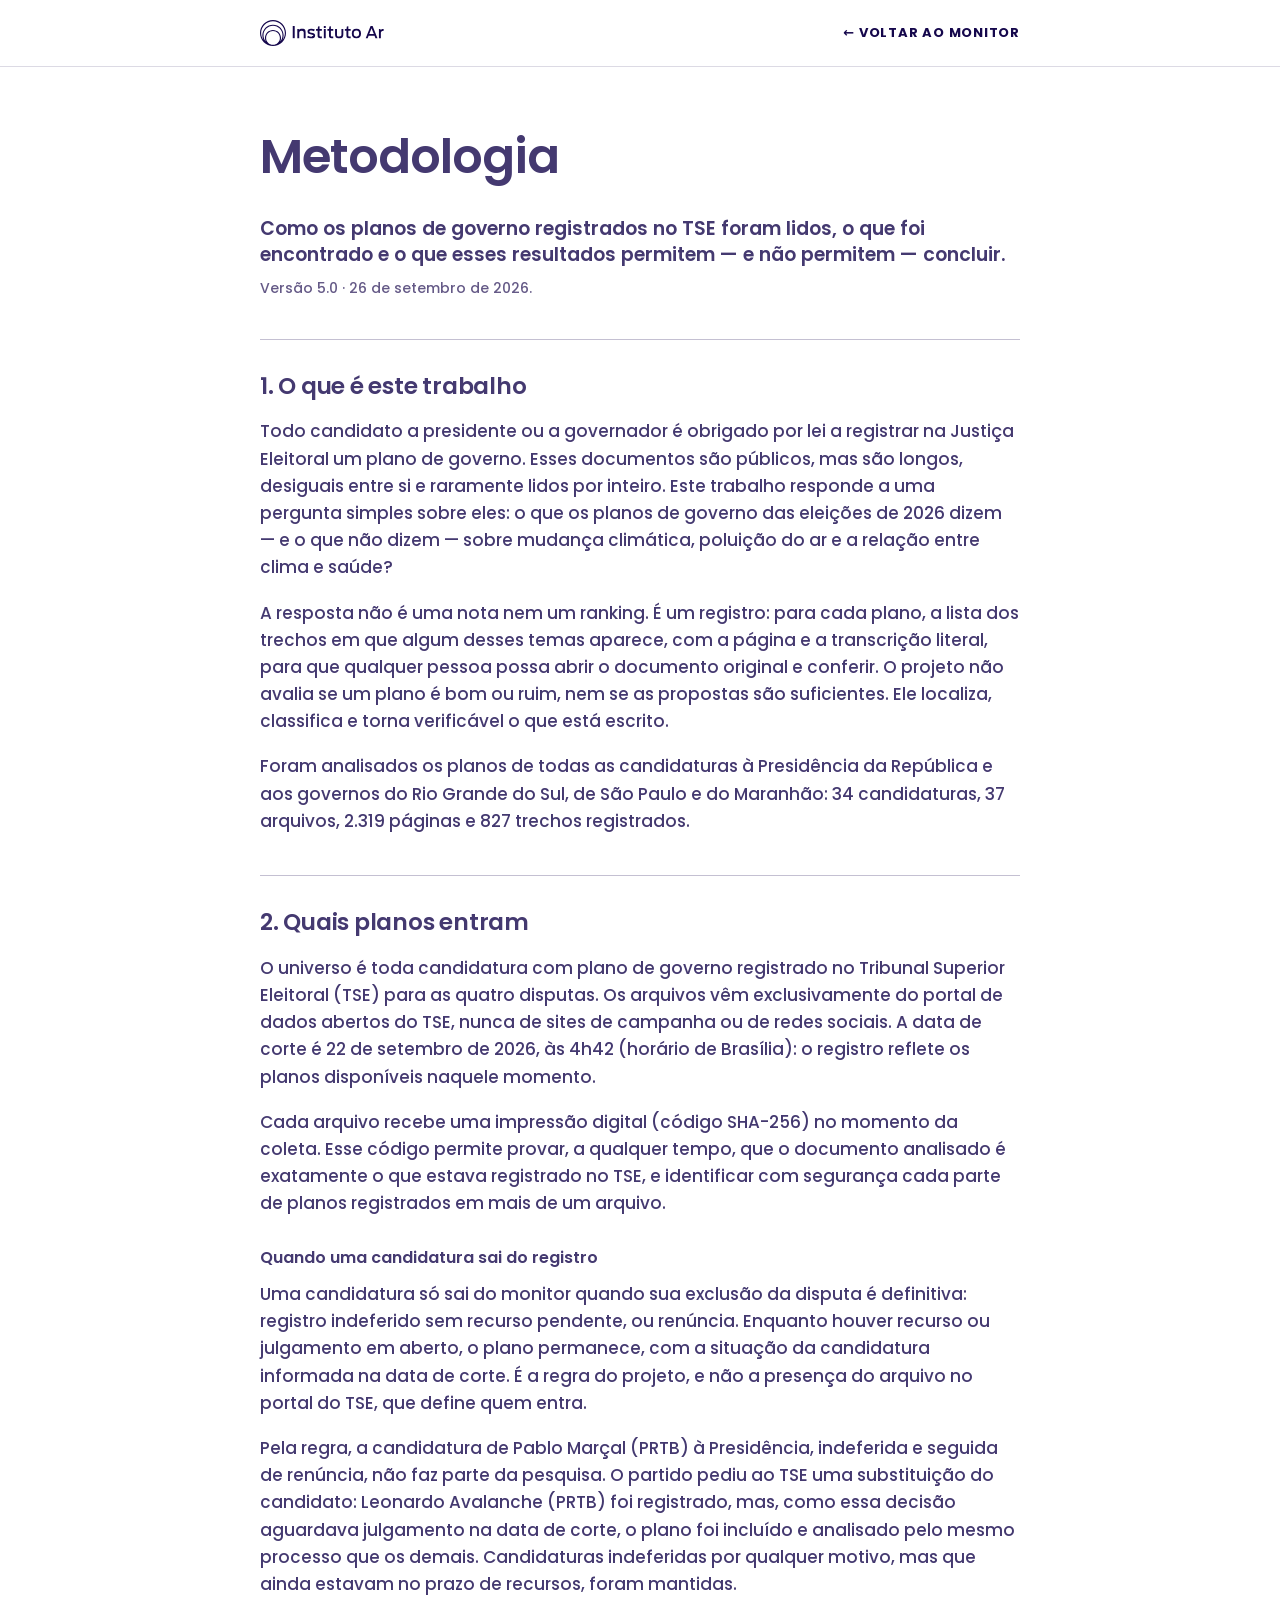
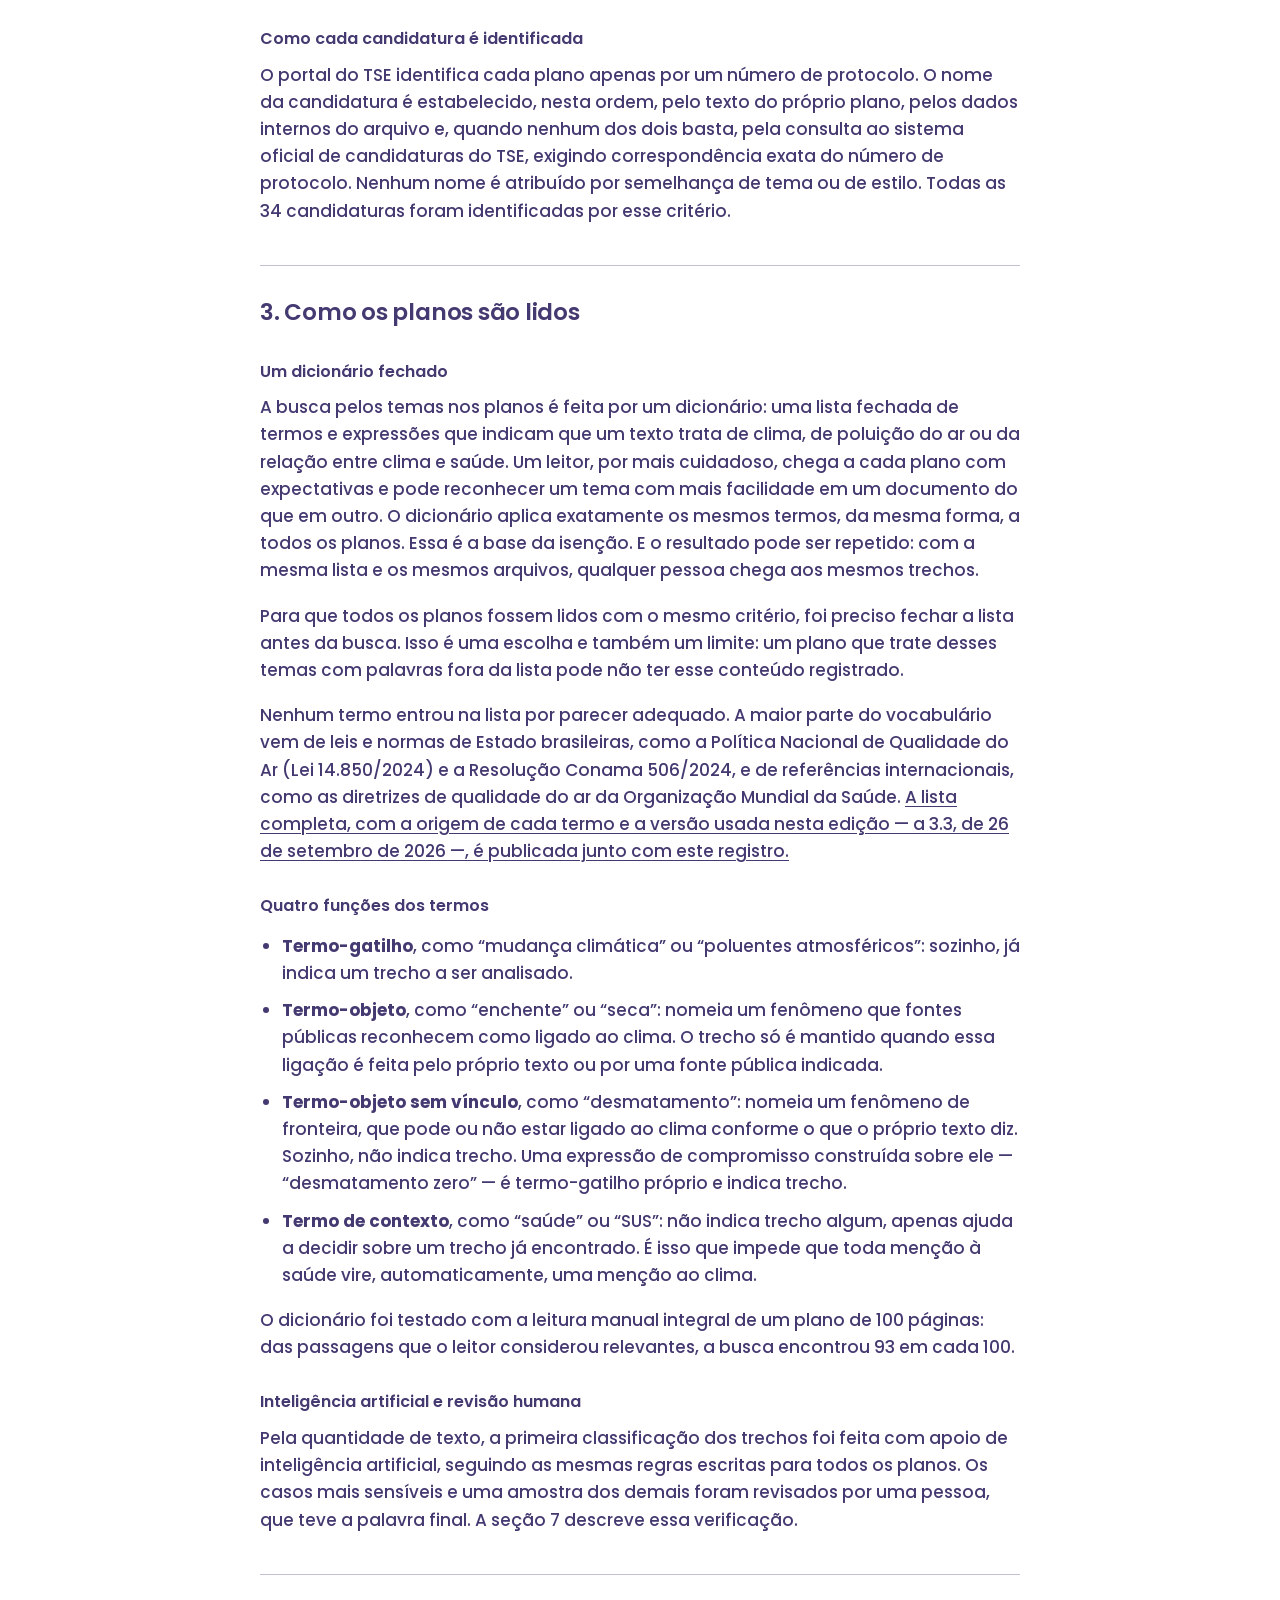
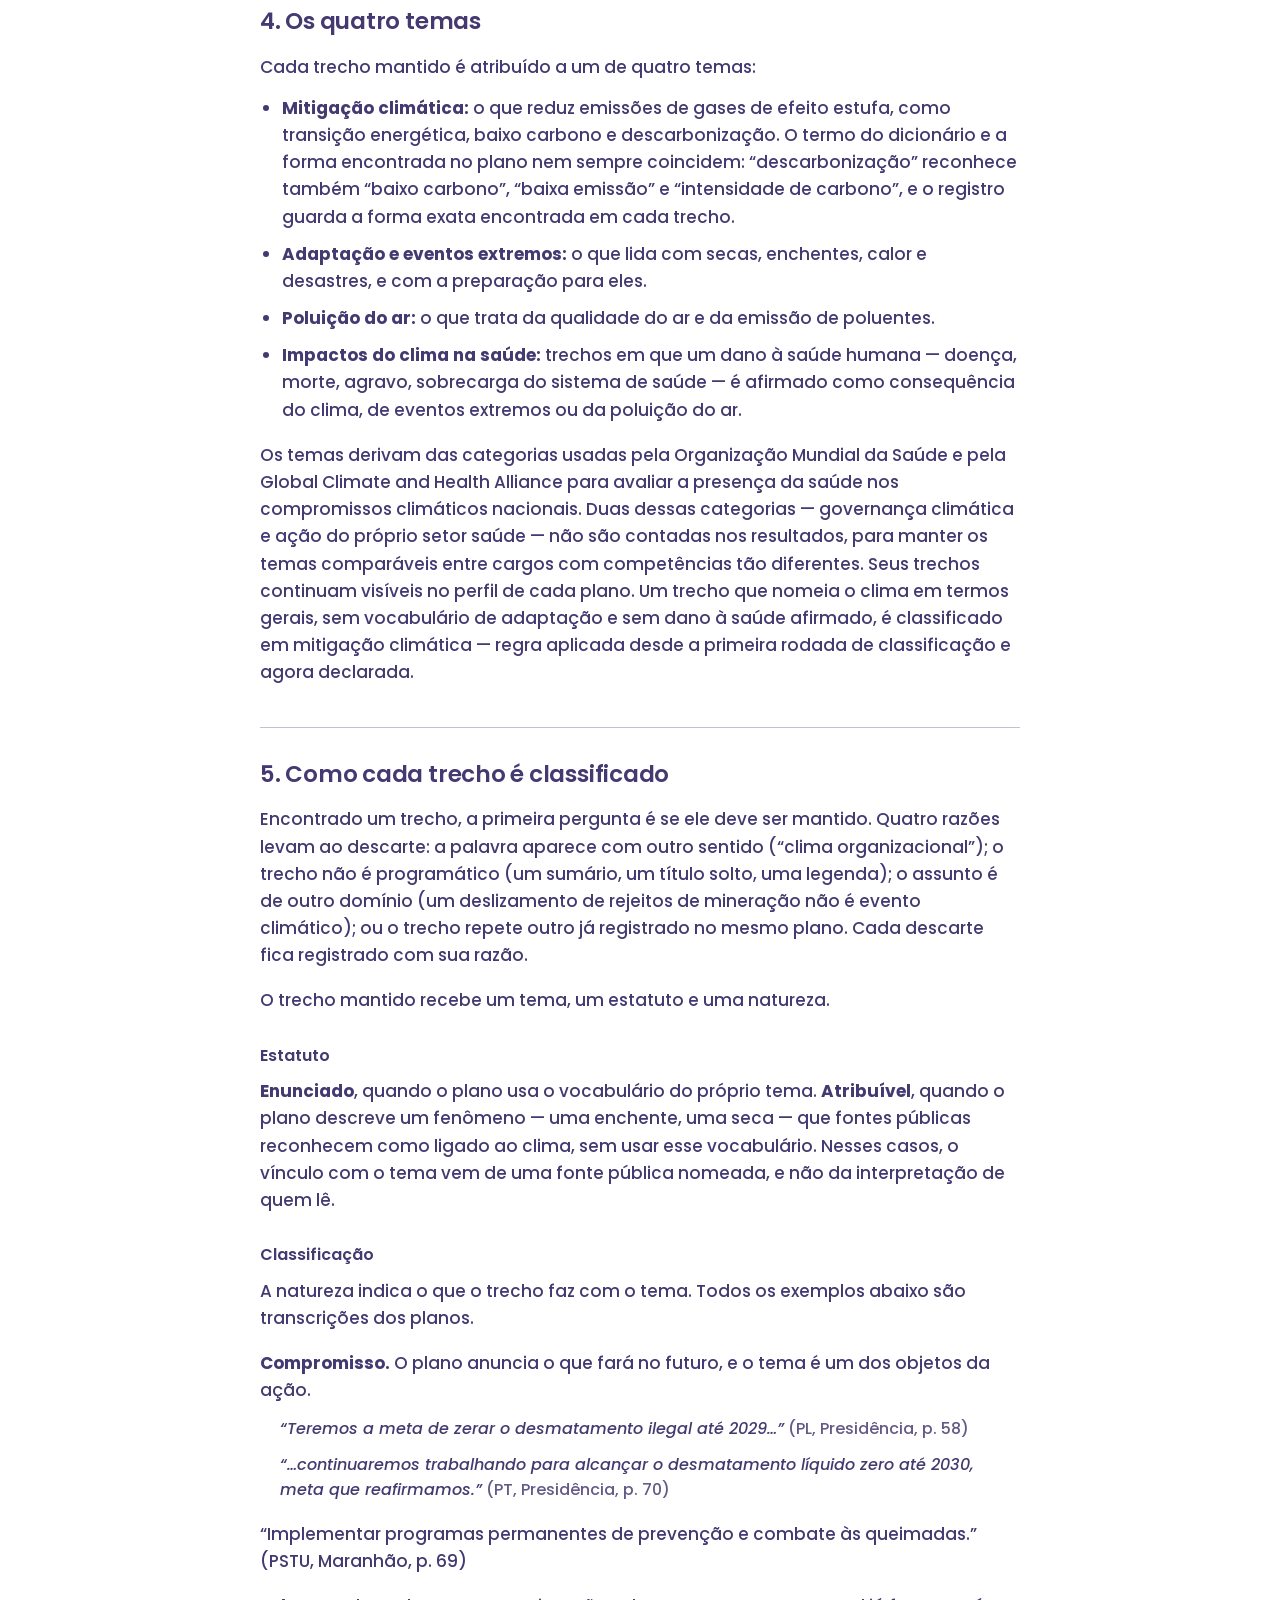
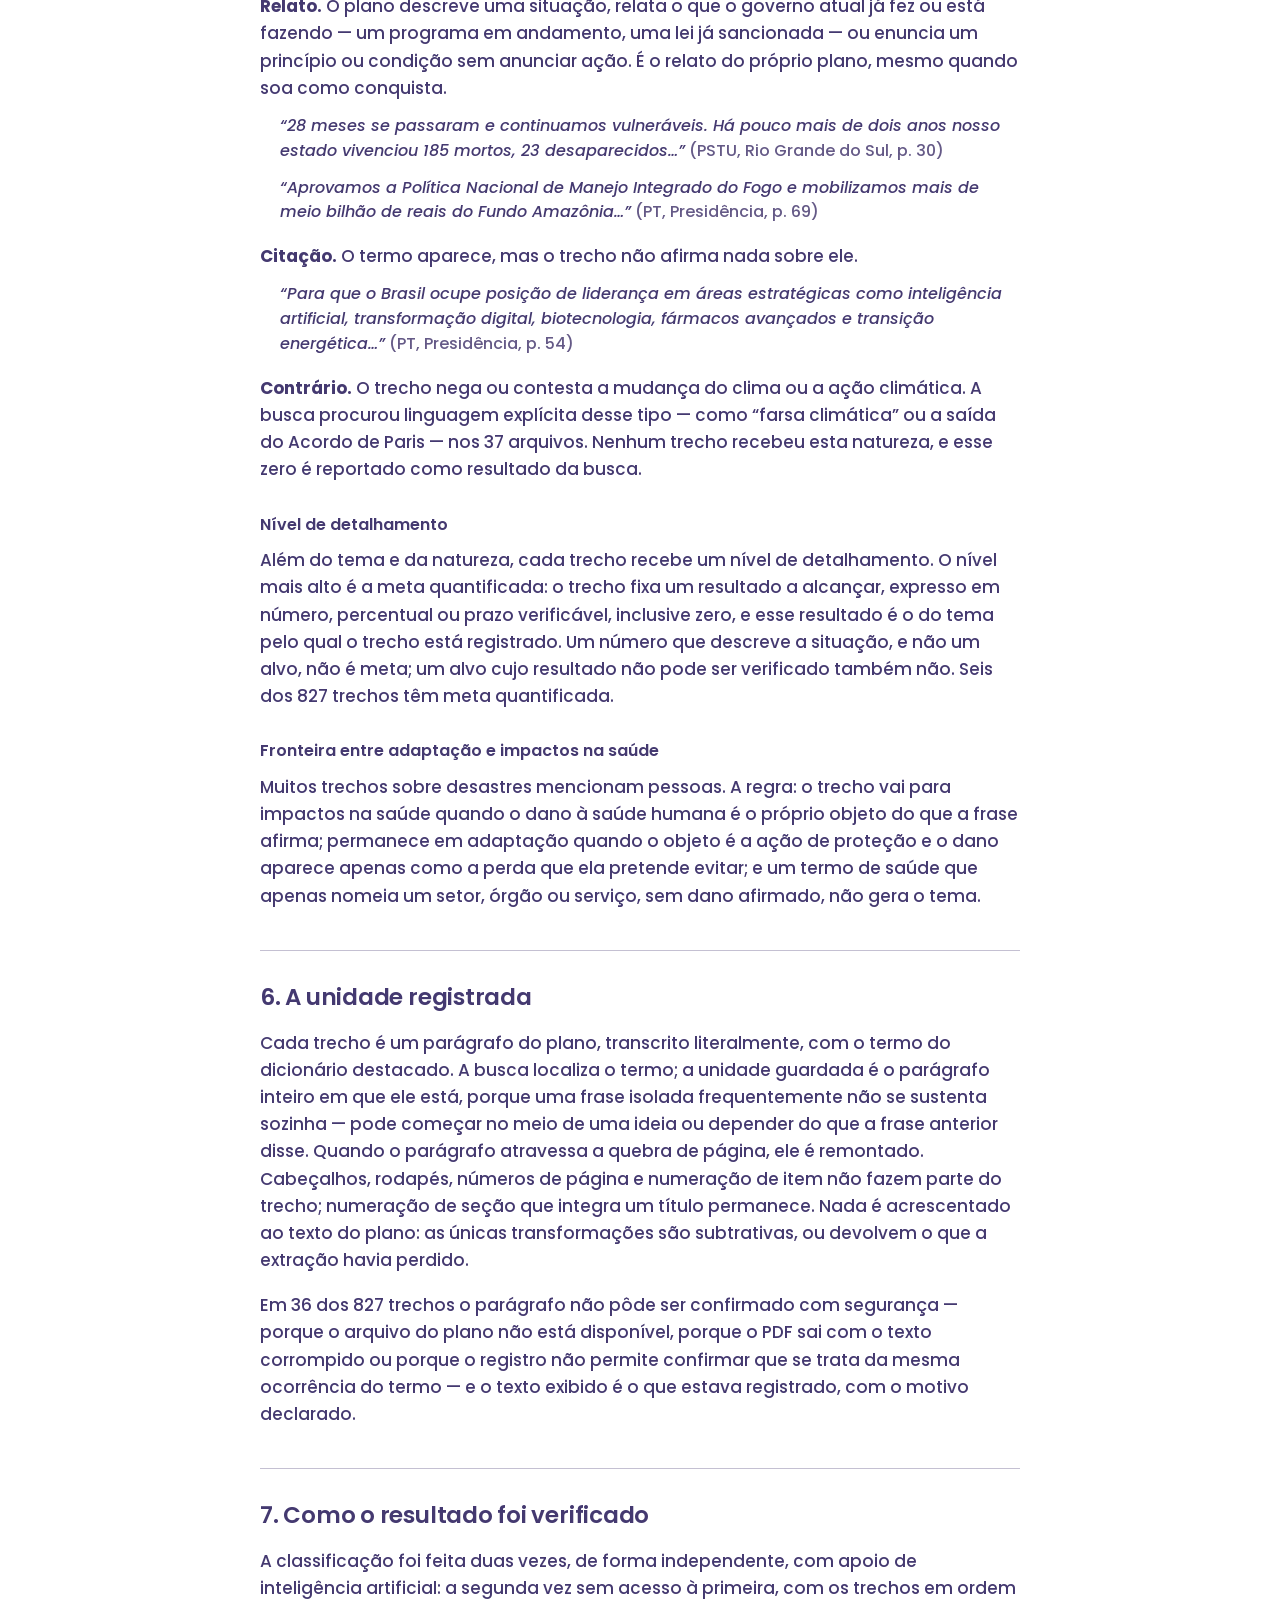
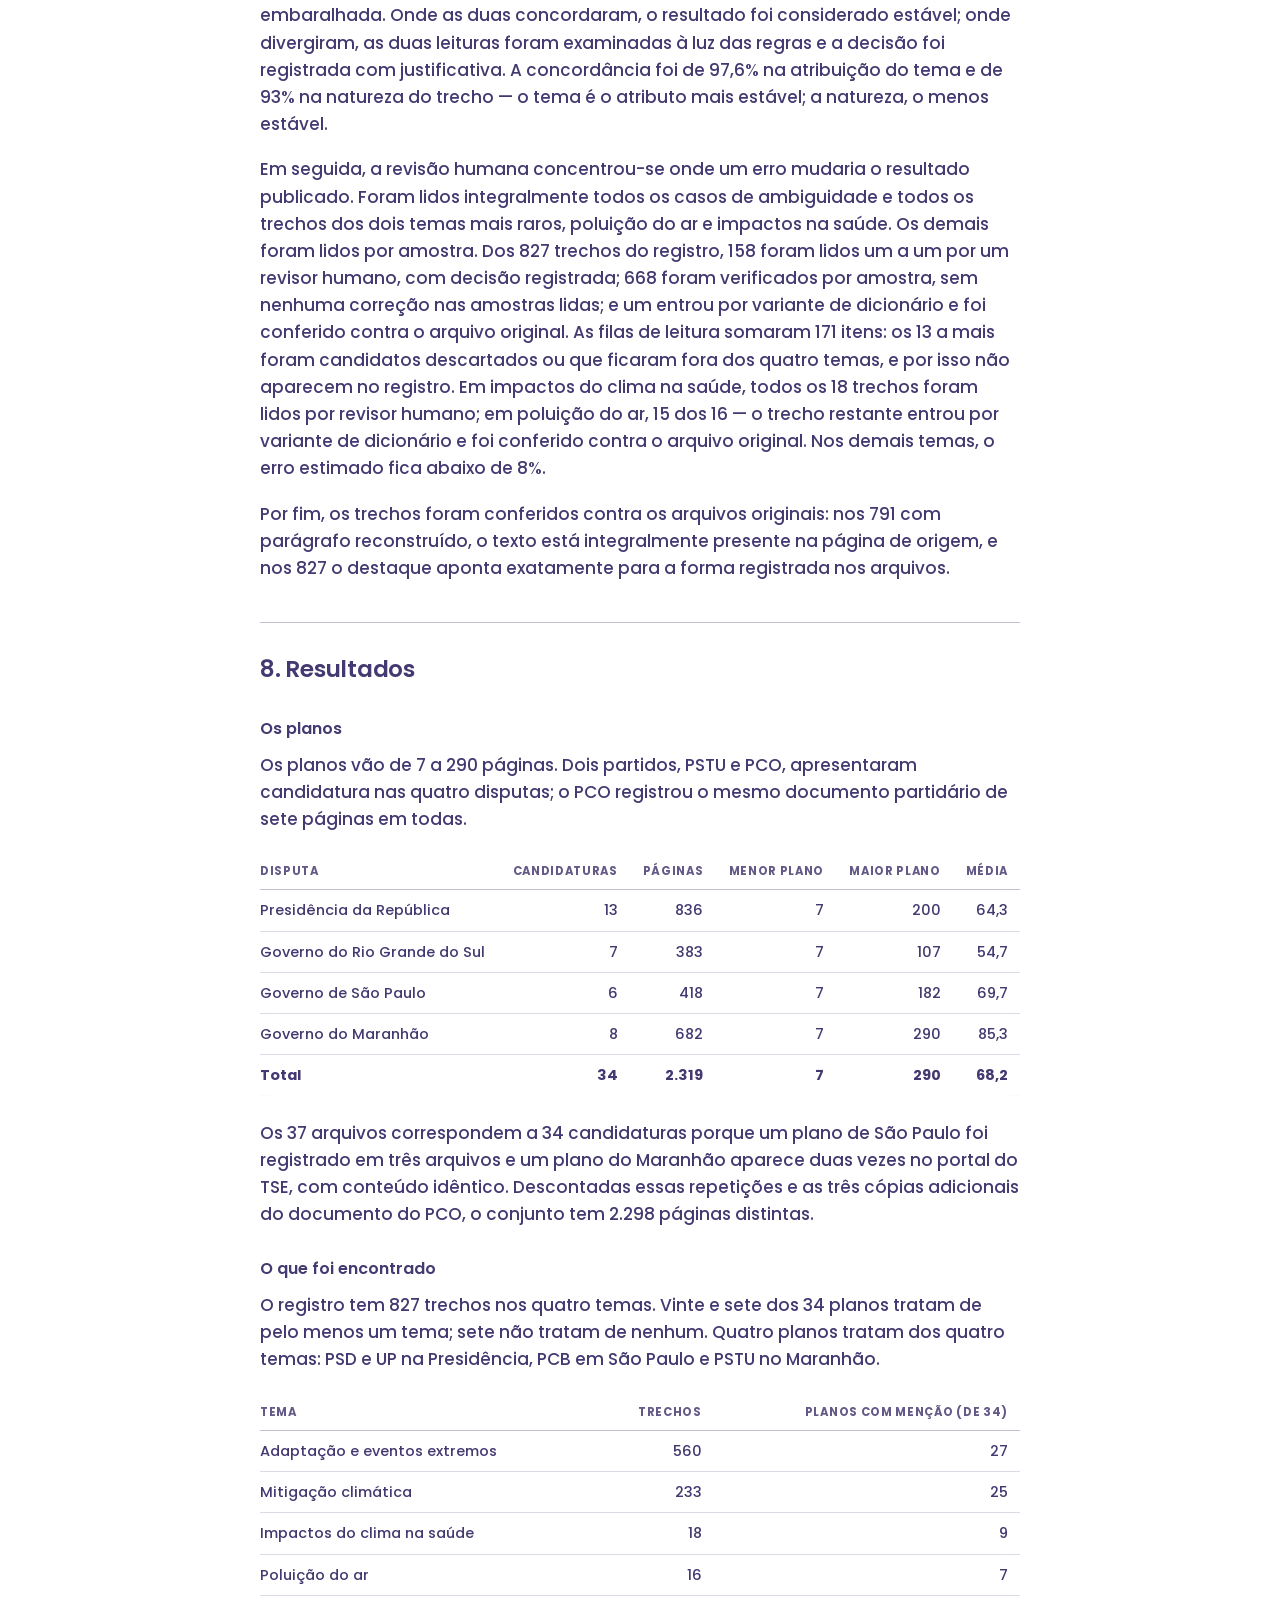
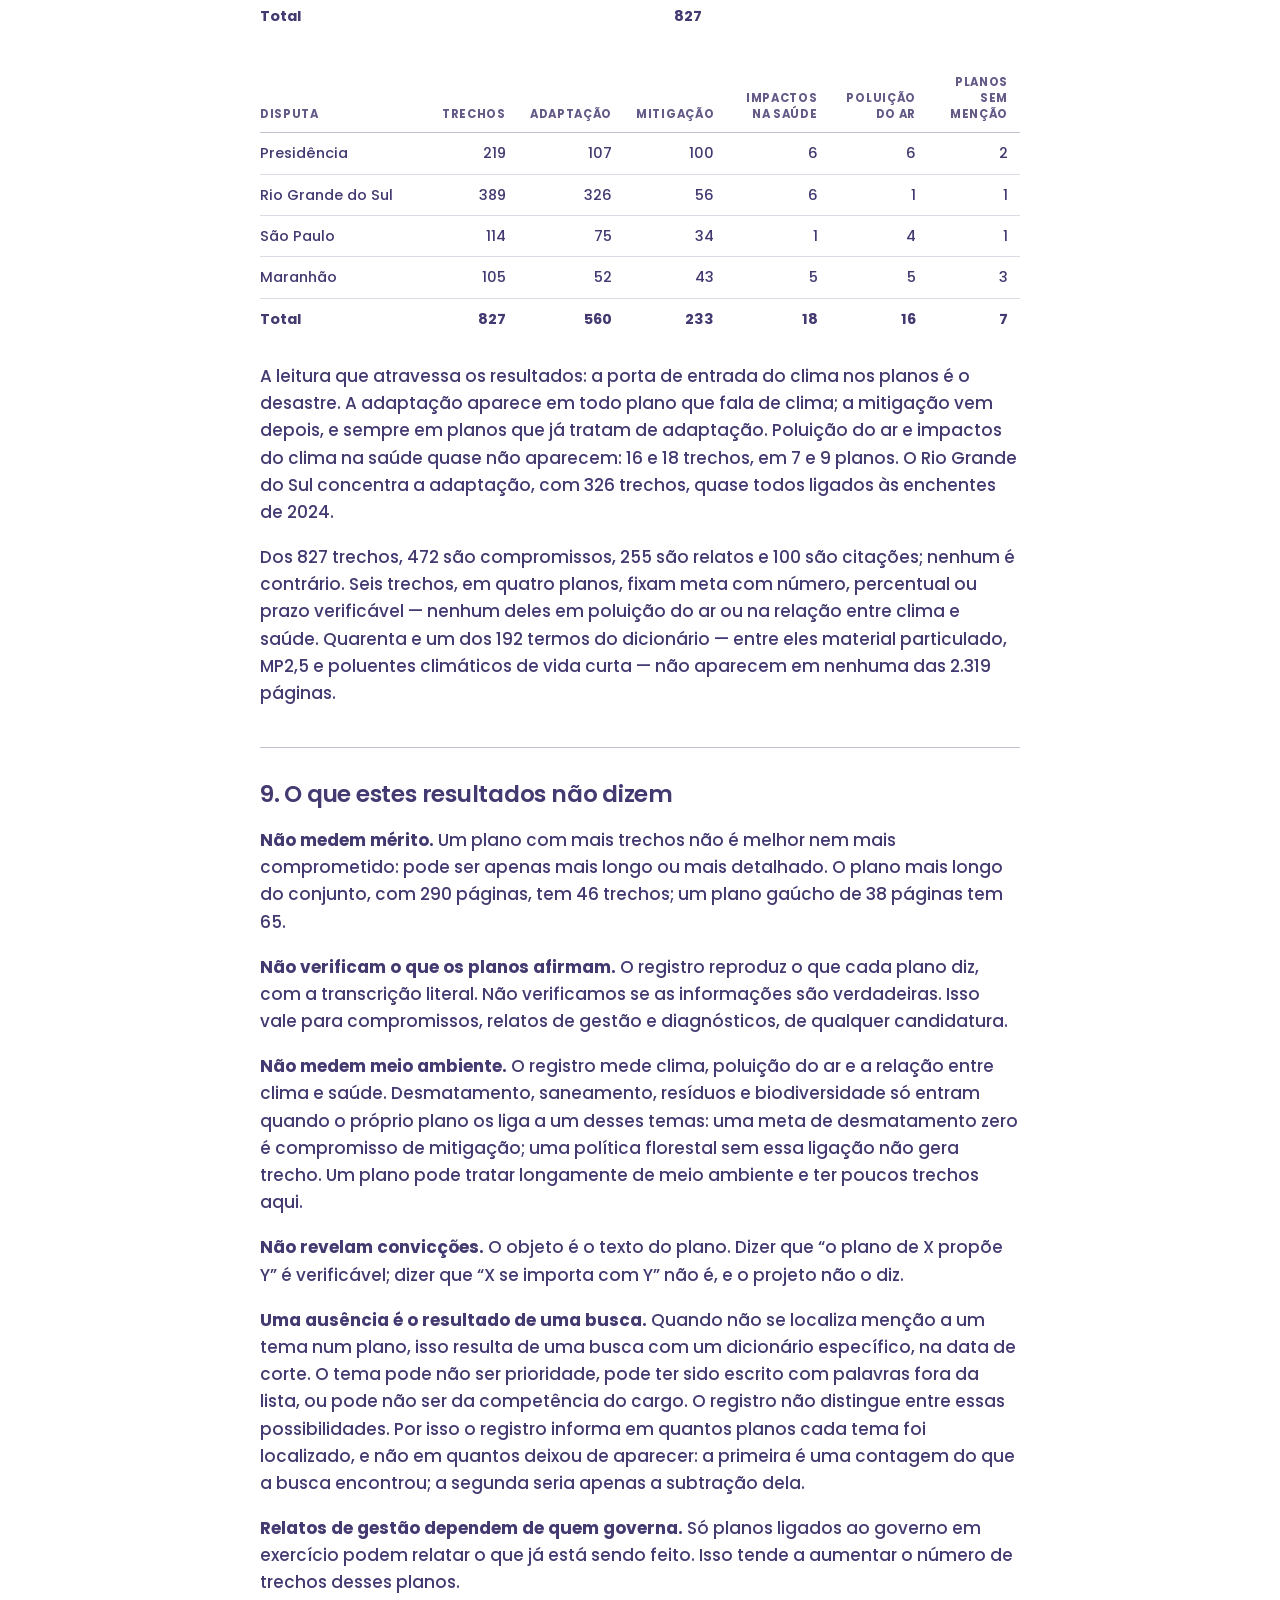
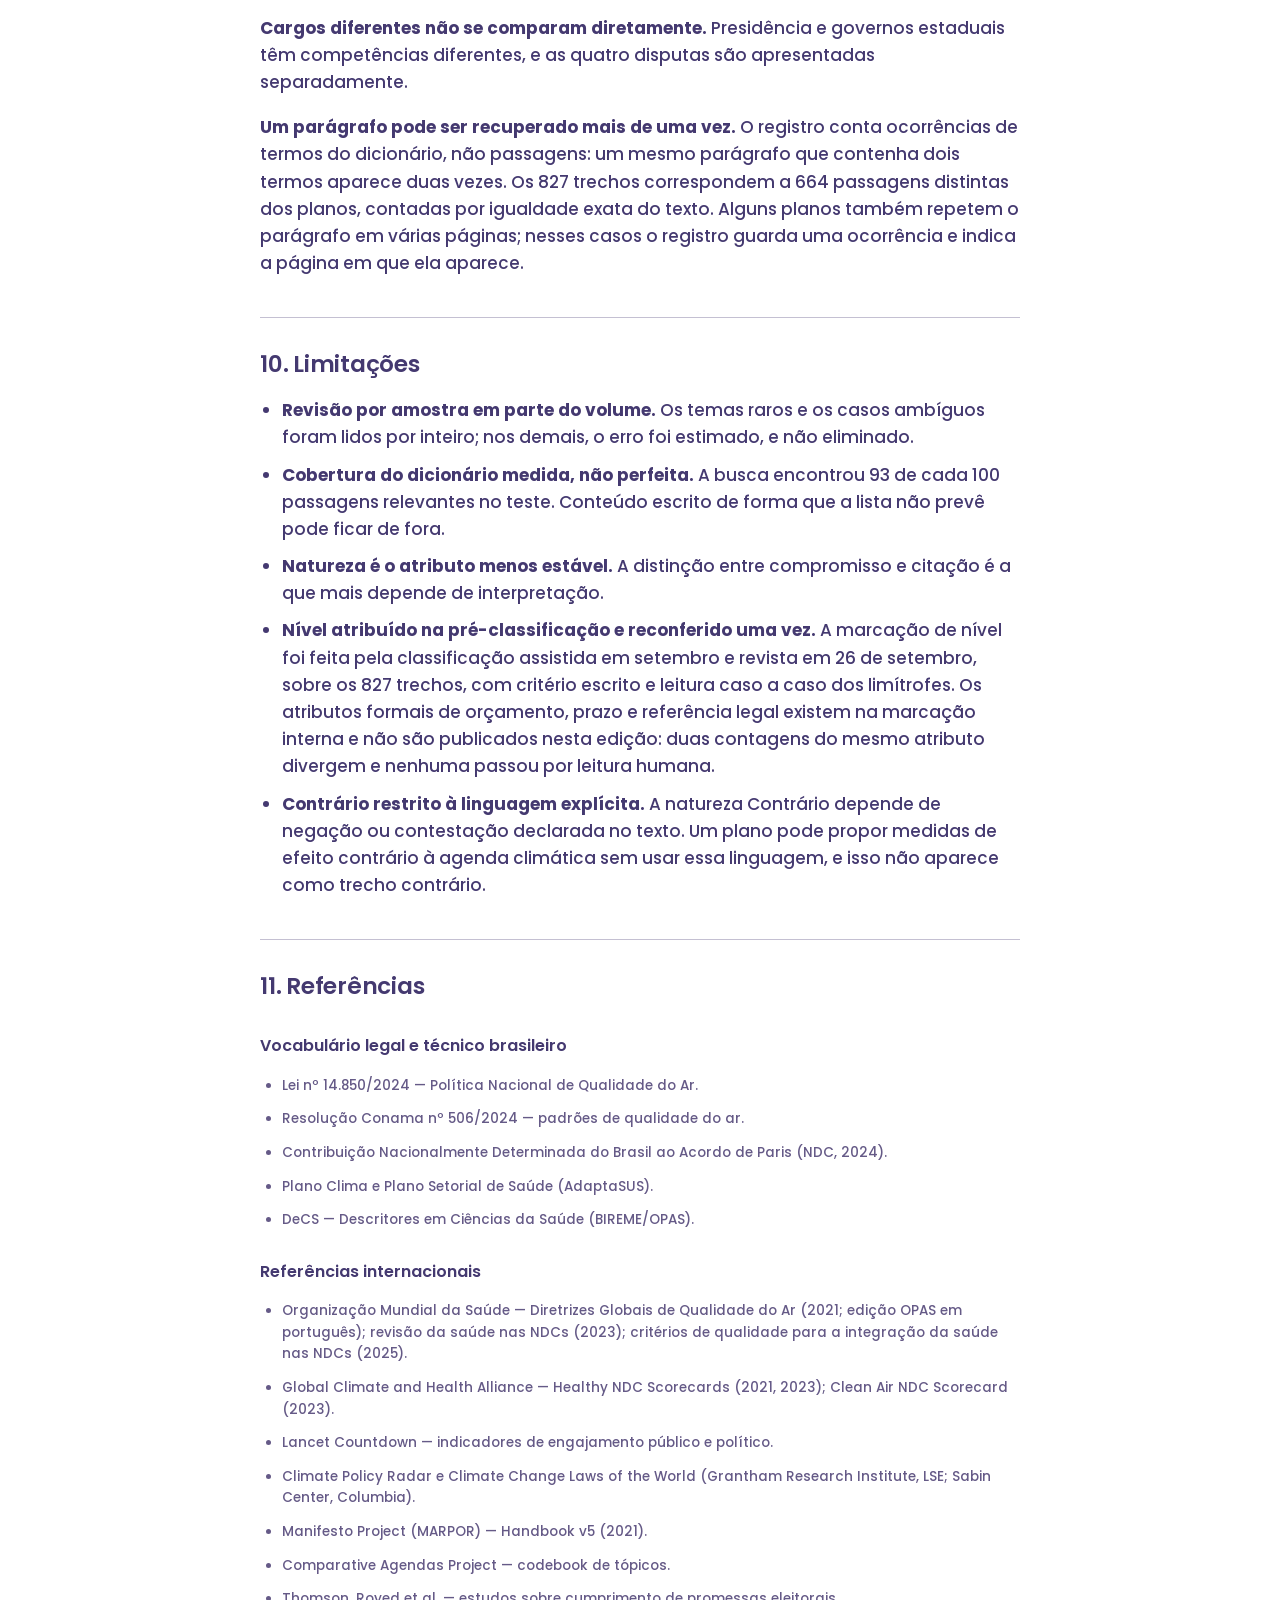
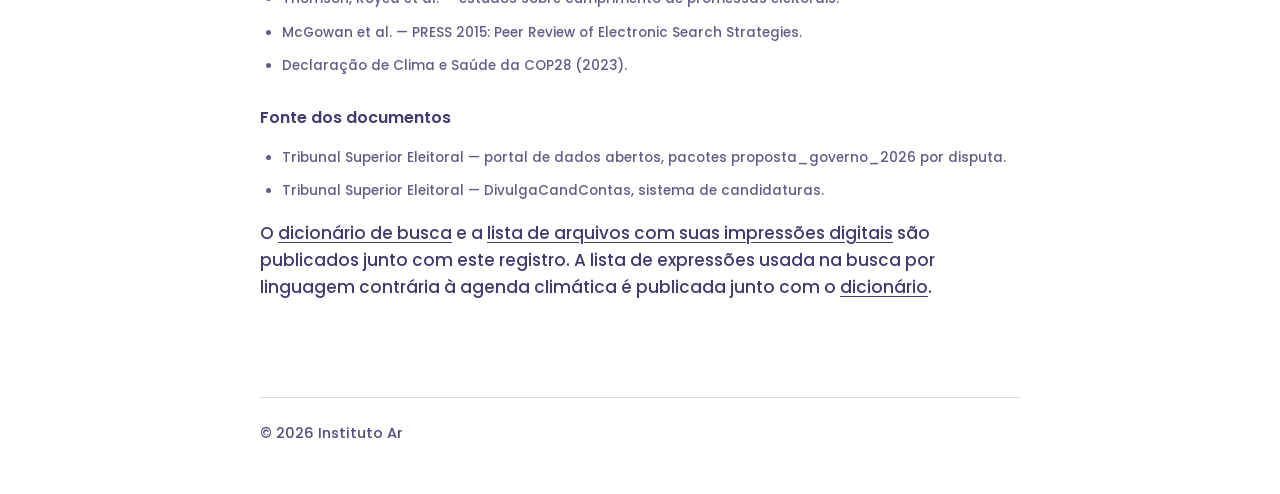
==== site/metodologia/index.html @ 4c44cc33 "atualiza metodologia para a nota v5.0 e as definições dos selos" ====
<!DOCTYPE html>
<html lang="pt-BR">
<head>
<meta charset="utf-8">
<meta name="viewport" content="width=device-width, initial-scale=1, viewport-fit=cover">
<title>Metodologia — Monitor Saúde e Clima nas Eleições</title>
<meta name="description" content="Como os planos de governo registrados no TSE foram lidos, o que foi encontrado e o que esses resultados permitem — e não permitem — concluir.">
<meta property="og:type" content="article">
<meta property="og:locale" content="pt_BR">
<meta property="og:site_name" content="Monitor Saúde e Clima nas Eleições — Instituto Ar">
<meta property="og:title" content="Metodologia — Monitor Saúde e Clima nas Eleições">
<meta property="og:description" content="Como os planos de governo registrados no TSE foram lidos, o que foi encontrado e o que esses resultados permitem — e não permitem — concluir.">
<link rel="icon" type="image/png" sizes="32x32" href="../icons/favicon-32.png">
<link rel="icon" type="image/png" sizes="16x16" href="../icons/favicon-16.png">
<link rel="apple-touch-icon" sizes="180x180" href="../icons/apple-touch-icon.png">
<link rel="preconnect" href="https://fonts.googleapis.com">
<link rel="preconnect" href="https://fonts.gstatic.com" crossorigin>
<link href="https://fonts.googleapis.com/css2?family=Poppins:wght@300;400;500;600;700&display=swap" rel="stylesheet">
<link rel="stylesheet" href="../styles.css">
</head>
<body class="docpage">

<header class="docbar">
  <div class="docbar-in">
    <a class="brand-mark" href="../" title="Voltar ao monitor"><svg xmlns="http://www.w3.org/2000/svg" viewBox="0 0 1516.01 318.68" role="img" aria-label="Instituto Ar">
  <g>
    <path class="ia-logo-fill" d="M401.31,73.79h24.11v148.89h-24.11V73.79Z"/>
    <path class="ia-logo-fill" d="M457.37,111.57l18.28-1.41,2.01,9.85c5.43-6.63,16.27-12.46,41.19-12.46,34.96,0,40.39,18.89,40.39,46.82v68.32h-23.31v-63.69c0-16.48-1.61-28.13-24.92-28.13-25.72,0-30.14,12.46-30.14,30.14v61.68h-23.51v-111.11Z"/>
    <path class="ia-logo-fill" d="M576.51,211.03l12.06-18.08c12.46,8.04,27.33,11.45,39.58,11.45,18.08,0,24.92-2.61,24.92-13.86,0-9.24-6.23-11.05-24.71-14.06-26.92-4.22-45.61-8.44-45.61-35.56,0-21.3,12.26-33.35,45.61-33.35,17.48,0,33.15,3.62,44.2,10.05l-11.05,19.29c-8.24-4.42-20.09-7.64-32.55-7.64-18.49,0-23.11,4.22-23.11,11.65,0,9.04,6.03,11.25,23.11,14.06,27.93,4.62,46.82,8.04,46.82,34.36s-14.06,35.36-49.03,35.36c-17.08,0-34.96-3.42-50.23-13.66Z"/>
    <path class="ia-logo-fill" d="M687.02,110.16h20.09l4.22-30.14,18.28-3.82v33.96h28.73v21.3h-28.73v55.46c0,9.44,1.21,15.07,15.67,15.07h13.06v20.7c-3.21.2-13.66.2-17.48.2-27.93,0-34.56-10.05-34.56-32.55v-58.87h-19.29v-21.3Z"/>
    <path class="ia-logo-fill" d="M782.45,72.18h23.51v25.72h-23.51v-25.72ZM782.66,110.16h23.11v112.52h-23.11v-112.52Z"/>
    <path class="ia-logo-fill" d="M826.46,110.16h20.09l4.22-30.14,18.28-3.82v33.96h28.73v21.3h-28.73v55.46c0,9.44,1.21,15.07,15.67,15.07h13.06v20.7c-3.21.2-13.66.2-17.48.2-27.93,0-34.56-10.05-34.56-32.55v-58.87h-19.29v-21.3Z"/>
    <path class="ia-logo-fill" d="M920.28,172.85v-62.69h23.31v63.29c0,16.88.2,29.74,27.53,29.74s27.33-12.86,27.33-30.14v-62.89h22.91v62.29c0,35.16-7.03,52.24-50.23,52.24s-50.83-16.88-50.83-51.84Z"/>
    <path class="ia-logo-fill" d="M1040.23,110.16h20.09l4.22-30.14,18.28-3.82v33.96h28.73v21.3h-28.73v55.46c0,9.44,1.21,15.07,15.67,15.07h13.06v20.7c-3.21.2-13.66.2-17.48.2-27.93,0-34.56-10.05-34.56-32.55v-58.87h-19.29v-21.3Z"/>
    <path class="ia-logo-fill" d="M1125.42,166.22c0-38.18,15.87-58.67,56.46-58.67s56.46,20.5,56.46,58.67-15.87,58.67-56.46,58.67-56.46-20.49-56.46-58.67ZM1214.83,166.82c0-23.31-8.24-36.77-32.95-36.77s-32.95,13.46-32.95,36.77,8.04,36.97,32.95,36.97,32.95-13.66,32.95-36.97Z"/>
    <path class="ia-logo-fill" d="M1355.48,72.79h24.92l59.88,149.89h-25.12l-11.05-28.53h-72.94l-11.05,28.53h-24.31l59.68-149.89ZM1395.46,171.64l-27.93-69.72-27.93,69.72h55.86Z"/>
    <path class="ia-logo-fill" d="M1457.94,111.57l18.28-1.41,2.41,12.86c4.62-7.64,18.28-13.66,37.37-14.06v23.51c-26.92.2-34.56,12.86-34.56,32.35v57.87h-23.51v-111.11Z"/>
  </g>
  <path class="ia-logo-fill" d="M159.34,0C71.48,0,0,71.48,0,159.34s71.48,159.34,159.34,159.34,159.34-71.48,159.34-159.34S247.2,0,159.34,0ZM159.34,14c80.14,0,145.34,65.2,145.34,145.34,0,31.7-10.21,61.06-27.5,84.98,8.16-17.03,12.73-36.09,12.73-56.2,0-71.99-58.57-130.56-130.56-130.56S28.78,116.12,28.78,188.12c0,20.11,4.57,39.17,12.73,56.2-17.29-23.91-27.5-53.27-27.5-84.98C14,79.2,79.2,14,159.34,14ZM42.78,188.12c0-64.27,52.29-116.56,116.56-116.56s116.56,52.29,116.56,116.56c0,29.3-10.87,56.11-28.79,76.61,6.79-13.36,10.63-28.47,10.63-44.45,0-54.26-44.14-98.4-98.4-98.4s-98.4,44.14-98.4,98.4c0,15.99,3.83,31.09,10.63,44.45-17.92-20.5-28.79-47.31-28.79-76.61ZM74.94,220.28c0-46.54,37.86-84.4,84.4-84.4s84.4,37.86,84.4,84.4-37.86,84.4-84.4,84.4-84.4-37.86-84.4-84.4Z"/>
</svg></a>
    <a class="docbar-back" href="../">← Voltar ao monitor</a>
  </div>
</header>

<main class="docpage-main">
  <h1>Metodologia</h1>
  <article id="doc-conteudo" class="doc-body-inner">
    <p class="doc-subtitulo">Como os planos de governo registrados no TSE foram lidos, o que foi encontrado e o que esses resultados permitem — e não permitem — concluir.</p>
    <p class="doc-versao">Versão 5.0 · 26 de setembro de 2026.</p>

    <h3>1. O que é este trabalho</h3>
    <p>Todo candidato a presidente ou a governador é obrigado por lei a registrar na Justiça Eleitoral um plano de governo. Esses documentos são públicos, mas são longos, desiguais entre si e raramente lidos por inteiro. Este trabalho responde a uma pergunta simples sobre eles: o que os planos de governo das eleições de 2026 dizem — e o que não dizem — sobre mudança climática, poluição do ar e a relação entre clima e saúde?</p>
    <p>A resposta não é uma nota nem um ranking. É um registro: para cada plano, a lista dos trechos em que algum desses temas aparece, com a página e a transcrição literal, para que qualquer pessoa possa abrir o documento original e conferir. O projeto não avalia se um plano é bom ou ruim, nem se as propostas são suficientes. Ele localiza, classifica e torna verificável o que está escrito.</p>
    <p>Foram analisados os planos de todas as candidaturas à Presidência da República e aos governos do Rio Grande do Sul, de São Paulo e do Maranhão: 34 candidaturas, 37 arquivos, 2.319 páginas e 827 trechos registrados.</p>

    <h3>2. Quais planos entram</h3>
    <p>O universo é toda candidatura com plano de governo registrado no Tribunal Superior Eleitoral (TSE) para as quatro disputas. Os arquivos vêm exclusivamente do portal de dados abertos do TSE, nunca de sites de campanha ou de redes sociais. A data de corte é 22 de setembro de 2026, às 4h42 (horário de Brasília): o registro reflete os planos disponíveis naquele momento.</p>
    <p>Cada arquivo recebe uma impressão digital (código SHA-256) no momento da coleta. Esse código permite provar, a qualquer tempo, que o documento analisado é exatamente o que estava registrado no TSE, e identificar com segurança cada parte de planos registrados em mais de um arquivo.</p>
    <h4>Quando uma candidatura sai do registro</h4>
    <p>Uma candidatura só sai do monitor quando sua exclusão da disputa é definitiva: registro indeferido sem recurso pendente, ou renúncia. Enquanto houver recurso ou julgamento em aberto, o plano permanece, com a situação da candidatura informada na data de corte. É a regra do projeto, e não a presença do arquivo no portal do TSE, que define quem entra.</p>
    <p>Pela regra, a candidatura de Pablo Marçal (PRTB) à Presidência, indeferida e seguida de renúncia, não faz parte da pesquisa. O partido pediu ao TSE uma substituição do candidato: Leonardo Avalanche (PRTB) foi registrado, mas, como essa decisão aguardava julgamento na data de corte, o plano foi incluído e analisado pelo mesmo processo que os demais. Candidaturas indeferidas por qualquer motivo, mas que ainda estavam no prazo de recursos, foram mantidas.</p>
    <h4>Como cada candidatura é identificada</h4>
    <p>O portal do TSE identifica cada plano apenas por um número de protocolo. O nome da candidatura é estabelecido, nesta ordem, pelo texto do próprio plano, pelos dados internos do arquivo e, quando nenhum dos dois basta, pela consulta ao sistema oficial de candidaturas do TSE, exigindo correspondência exata do número de protocolo. Nenhum nome é atribuído por semelhança de tema ou de estilo. Todas as 34 candidaturas foram identificadas por esse critério.</p>

    <h3>3. Como os planos são lidos</h3>
    <h4>Um dicionário fechado</h4>
    <p>A busca pelos temas nos planos é feita por um dicionário: uma lista fechada de termos e expressões que indicam que um texto trata de clima, de poluição do ar ou da relação entre clima e saúde. Um leitor, por mais cuidadoso, chega a cada plano com expectativas e pode reconhecer um tema com mais facilidade em um documento do que em outro. O dicionário aplica exatamente os mesmos termos, da mesma forma, a todos os planos. Essa é a base da isenção. E o resultado pode ser repetido: com a mesma lista e os mesmos arquivos, qualquer pessoa chega aos mesmos trechos.</p>
    <p>Para que todos os planos fossem lidos com o mesmo critério, foi preciso fechar a lista antes da busca. Isso é uma escolha e também um limite: um plano que trate desses temas com palavras fora da lista pode não ter esse conteúdo registrado. </p>
    <p>Nenhum termo entrou na lista por parecer adequado. A maior parte do vocabulário vem de leis e normas de Estado brasileiras, como a Política Nacional de Qualidade do Ar (Lei 14.850/2024) e a Resolução Conama 506/2024, e de referências internacionais, como as diretrizes de qualidade do ar da Organização Mundial da Saúde. <a href="https://github.com/institutoar/saude-e-clima-nas-eleicoes/blob/main/dados/dicionario.xlsx" target="_blank" rel="noopener">A lista completa, com a origem de cada termo e a versão usada nesta edição — a 3.3, de 26 de setembro de 2026 —, é publicada junto com este registro.</a></p>
    <h4>Quatro funções dos termos</h4>
    <ul class="doc-lista">
      <li><b>Termo-gatilho</b>, como “mudança climática” ou “poluentes atmosféricos”: sozinho, já indica um trecho a ser analisado.</li>
      <li><b>Termo-objeto</b>, como “enchente” ou “seca”: nomeia um fenômeno que fontes públicas reconhecem como ligado ao clima. O trecho só é mantido quando essa ligação é feita pelo próprio texto ou por uma fonte pública indicada.</li>
      <li><b>Termo-objeto sem vínculo</b>, como “desmatamento”: nomeia um fenômeno de fronteira, que pode ou não estar ligado ao clima conforme o que o próprio texto diz. Sozinho, não indica trecho. Uma expressão de compromisso construída sobre ele — “desmatamento zero” — é termo-gatilho próprio e indica trecho.</li>
      <li><b>Termo de contexto</b>, como “saúde” ou “SUS”: não indica trecho algum, apenas ajuda a decidir sobre um trecho já encontrado. É isso que impede que toda menção à saúde vire, automaticamente, uma menção ao clima.</li>
    </ul>
    <p>O dicionário foi testado com a leitura manual integral de um plano de 100 páginas: das passagens que o leitor considerou relevantes, a busca encontrou 93 em cada 100.</p>
    <h4>Inteligência artificial e revisão humana</h4>
    <p>Pela quantidade de texto, a primeira classificação dos trechos foi feita com apoio de inteligência artificial, seguindo as mesmas regras escritas para todos os planos. Os casos mais sensíveis e uma amostra dos demais foram revisados por uma pessoa, que teve a palavra final. A seção 7 descreve essa verificação.</p>

    <h3>4. Os quatro temas</h3>
    <p>Cada trecho mantido é atribuído a um de quatro temas:</p>
    <ul class="doc-lista">
      <li><b>Mitigação climática:</b> o que reduz emissões de gases de efeito estufa, como transição energética, baixo carbono e descarbonização. O termo do dicionário e a forma encontrada no plano nem sempre coincidem: “descarbonização” reconhece também “baixo carbono”, “baixa emissão” e “intensidade de carbono”, e o registro guarda a forma exata encontrada em cada trecho.</li>
      <li><b>Adaptação e eventos extremos:</b> o que lida com secas, enchentes, calor e desastres, e com a preparação para eles.</li>
      <li><b>Poluição do ar:</b> o que trata da qualidade do ar e da emissão de poluentes.</li>
      <li><b>Impactos do clima na saúde:</b> trechos em que um dano à saúde humana — doença, morte, agravo, sobrecarga do sistema de saúde — é afirmado como consequência do clima, de eventos extremos ou da poluição do ar.</li>
    </ul>
    <p>Os temas derivam das categorias usadas pela Organização Mundial da Saúde e pela Global Climate and Health Alliance para avaliar a presença da saúde nos compromissos climáticos nacionais. Duas dessas categorias — governança climática e ação do próprio setor saúde — não são contadas nos resultados, para manter os temas comparáveis entre cargos com competências tão diferentes. Seus trechos continuam visíveis no perfil de cada plano. Um trecho que nomeia o clima em termos gerais, sem vocabulário de adaptação e sem dano à saúde afirmado, é classificado em mitigação climática — regra aplicada desde a primeira rodada de classificação e agora declarada.</p>

    <h3>5. Como cada trecho é classificado</h3>
    <p>Encontrado um trecho, a primeira pergunta é se ele deve ser mantido. Quatro razões levam ao descarte: a palavra aparece com outro sentido (“clima organizacional”); o trecho não é programático (um sumário, um título solto, uma legenda); o assunto é de outro domínio (um deslizamento de rejeitos de mineração não é evento climático); ou o trecho repete outro já registrado no mesmo plano. Cada descarte fica registrado com sua razão.</p>
    <p>O trecho mantido recebe um tema, um estatuto e uma natureza.</p>
    <h4>Estatuto</h4>
    <p><b>Enunciado</b>, quando o plano usa o vocabulário do próprio tema. <b>Atribuível</b>, quando o plano descreve um fenômeno — uma enchente, uma seca — que fontes públicas reconhecem como ligado ao clima, sem usar esse vocabulário. Nesses casos, o vínculo com o tema vem de uma fonte pública nomeada, e não da interpretação de quem lê.</p>
    <h4>Classificação</h4>
    <p>A natureza indica o que o trecho faz com o tema. Todos os exemplos abaixo são transcrições dos planos.</p>
    <p><b>Compromisso.</b> O plano anuncia o que fará no futuro, e o tema é um dos objetos da ação.</p>
    <p class="doc-exemplo"><em>“Teremos a meta de zerar o desmatamento ilegal até 2029…”</em> <span>(PL, Presidência, p. 58)</span></p>
    <p class="doc-exemplo"><em>“…continuaremos trabalhando para alcançar o desmatamento líquido zero até 2030, meta que reafirmamos.”</em> <span>(PT, Presidência, p. 70)</span></p>
    <p>“Implementar programas permanentes de prevenção e combate às queimadas.” (PSTU, Maranhão, p. 69)</p>
    <p><b>Relato.</b> O plano descreve uma situação, relata o que o governo atual já fez ou está fazendo — um programa em andamento, uma lei já sancionada — ou enuncia um princípio ou condição sem anunciar ação. É o relato do próprio plano, mesmo quando soa como conquista.</p>
    <p class="doc-exemplo"><em>“28 meses se passaram e continuamos vulneráveis. Há pouco mais de dois anos nosso estado vivenciou 185 mortos, 23 desaparecidos…”</em> <span>(PSTU, Rio Grande do Sul, p. 30)</span></p>
    <p class="doc-exemplo"><em>“Aprovamos a Política Nacional de Manejo Integrado do Fogo e mobilizamos mais de meio bilhão de reais do Fundo Amazônia…”</em> <span>(PT, Presidência, p. 69)</span></p>
    <p><b>Citação.</b> O termo aparece, mas o trecho não afirma nada sobre ele.</p>
    <p class="doc-exemplo"><em>“Para que o Brasil ocupe posição de liderança em áreas estratégicas como inteligência artificial, transformação digital, biotecnologia, fármacos avançados e transição energética…”</em> <span>(PT, Presidência, p. 54)</span></p>
    <p><b>Contrário.</b> O trecho nega ou contesta a mudança do clima ou a ação climática. A busca procurou linguagem explícita desse tipo — como “farsa climática” ou a saída do Acordo de Paris — nos 37 arquivos. Nenhum trecho recebeu esta natureza, e esse zero é reportado como resultado da busca.</p>
    <h4>Nível de detalhamento</h4>
    <p>Além do tema e da natureza, cada trecho recebe um nível de detalhamento. O nível mais alto é a meta quantificada: o trecho fixa um resultado a alcançar, expresso em número, percentual ou prazo verificável, inclusive zero, e esse resultado é o do tema pelo qual o trecho está registrado. Um número que descreve a situação, e não um alvo, não é meta; um alvo cujo resultado não pode ser verificado também não. Seis dos 827 trechos têm meta quantificada.</p>
    <h4>Fronteira entre adaptação e impactos na saúde</h4>
    <p>Muitos trechos sobre desastres mencionam pessoas. A regra: o trecho vai para impactos na saúde quando o dano à saúde humana é o próprio objeto do que a frase afirma; permanece em adaptação quando o objeto é a ação de proteção e o dano aparece apenas como a perda que ela pretende evitar; e um termo de saúde que apenas nomeia um setor, órgão ou serviço, sem dano afirmado, não gera o tema.</p>

    <h3>6. A unidade registrada</h3>
    <p>Cada trecho é um parágrafo do plano, transcrito literalmente, com o termo do dicionário destacado. A busca localiza o termo; a unidade guardada é o parágrafo inteiro em que ele está, porque uma frase isolada frequentemente não se sustenta sozinha — pode começar no meio de uma ideia ou depender do que a frase anterior disse. Quando o parágrafo atravessa a quebra de página, ele é remontado. Cabeçalhos, rodapés, números de página e numeração de item não fazem parte do trecho; numeração de seção que integra um título permanece. Nada é acrescentado ao texto do plano: as únicas transformações são subtrativas, ou devolvem o que a extração havia perdido.</p>
    <p>Em 36 dos 827 trechos o parágrafo não pôde ser confirmado com segurança — porque o arquivo do plano não está disponível, porque o PDF sai com o texto corrompido ou porque o registro não permite confirmar que se trata da mesma ocorrência do termo — e o texto exibido é o que estava registrado, com o motivo declarado.</p>

    <h3>7. Como o resultado foi verificado</h3>
    <p>A classificação foi feita duas vezes, de forma independente, com apoio de inteligência artificial: a segunda vez sem acesso à primeira, com os trechos em ordem embaralhada. Onde as duas concordaram, o resultado foi considerado estável; onde divergiram, as duas leituras foram examinadas à luz das regras e a decisão foi registrada com justificativa. A concordância foi de 97,6% na atribuição do tema e de 93% na natureza do trecho — o tema é o atributo mais estável; a natureza, o menos estável.</p>
    <p>Em seguida, a revisão humana concentrou-se onde um erro mudaria o resultado publicado. Foram lidos integralmente todos os casos de ambiguidade e todos os trechos dos dois temas mais raros, poluição do ar e impactos na saúde. Os demais foram lidos por amostra. Dos 827 trechos do registro, 158 foram lidos um a um por um revisor humano, com decisão registrada; 668 foram verificados por amostra, sem nenhuma correção nas amostras lidas; e um entrou por variante de dicionário e foi conferido contra o arquivo original. As filas de leitura somaram 171 itens: os 13 a mais foram candidatos descartados ou que ficaram fora dos quatro temas, e por isso não aparecem no registro. Em impactos do clima na saúde, todos os 18 trechos foram lidos por revisor humano; em poluição do ar, 15 dos 16 — o trecho restante entrou por variante de dicionário e foi conferido contra o arquivo original. Nos demais temas, o erro estimado fica abaixo de 8%.</p>
    <p>Por fim, os trechos foram conferidos contra os arquivos originais: nos 791 com parágrafo reconstruído, o texto está integralmente presente na página de origem, e nos 827 o destaque aponta exatamente para a forma registrada nos arquivos.</p>

    <h3>8. Resultados</h3>
    <h4>Os planos</h4>
    <p>Os planos vão de 7 a 290 páginas. Dois partidos, PSTU e PCO, apresentaram candidatura nas quatro disputas; o PCO registrou o mesmo documento partidário de sete páginas em todas.</p>
    <div class="doc-tabela" role="region" tabindex="0" aria-label="Tabela dos planos por disputa">
      <table>
        <thead><tr><th>Disputa</th><th>Candidaturas</th><th>Páginas</th><th>Menor plano</th><th>Maior plano</th><th>Média</th></tr></thead>
        <tbody>
          <tr><td>Presidência da República</td><td>13</td><td>836</td><td>7</td><td>200</td><td>64,3</td></tr>
          <tr><td>Governo do Rio Grande do Sul</td><td>7</td><td>383</td><td>7</td><td>107</td><td>54,7</td></tr>
          <tr><td>Governo de São Paulo</td><td>6</td><td>418</td><td>7</td><td>182</td><td>69,7</td></tr>
          <tr><td>Governo do Maranhão</td><td>8</td><td>682</td><td>7</td><td>290</td><td>85,3</td></tr>
          <tr class="total"><td>Total</td><td>34</td><td>2.319</td><td>7</td><td>290</td><td>68,2</td></tr>
        </tbody>
      </table>
    </div>
    <p>Os 37 arquivos correspondem a 34 candidaturas porque um plano de São Paulo foi registrado em três arquivos e um plano do Maranhão aparece duas vezes no portal do TSE, com conteúdo idêntico. Descontadas essas repetições e as três cópias adicionais do documento do PCO, o conjunto tem 2.298 páginas distintas.</p>
    <h4>O que foi encontrado</h4>
    <p>O registro tem 827 trechos nos quatro temas. Vinte e sete dos 34 planos tratam de pelo menos um tema; sete não tratam de nenhum. Quatro planos tratam dos quatro temas: PSD e UP na Presidência, PCB em São Paulo e PSTU no Maranhão.</p>
    <div class="doc-tabela" role="region" tabindex="0" aria-label="Tabela de trechos por tema">
      <table>
        <thead><tr><th>Tema</th><th>Trechos</th><th>Planos com menção (de 34)</th></tr></thead>
        <tbody>
          <tr><td>Adaptação e eventos extremos</td><td>560</td><td>27</td></tr>
          <tr><td>Mitigação climática</td><td>233</td><td>25</td></tr>
          <tr><td>Impactos do clima na saúde</td><td>18</td><td>9</td></tr>
          <tr><td>Poluição do ar</td><td>16</td><td>7</td></tr>
          <tr class="total"><td>Total</td><td>827</td><td></td></tr>
        </tbody>
      </table>
    </div>
    <div class="doc-tabela" role="region" tabindex="0" aria-label="Tabela de trechos por disputa e tema">
      <table>
        <thead><tr><th>Disputa</th><th>Trechos</th><th>Adaptação</th><th>Mitigação</th><th>Impactos na saúde</th><th>Poluição do ar</th><th>Planos sem menção</th></tr></thead>
        <tbody>
          <tr><td>Presidência</td><td>219</td><td>107</td><td>100</td><td>6</td><td>6</td><td>2</td></tr>
          <tr><td>Rio Grande do Sul</td><td>389</td><td>326</td><td>56</td><td>6</td><td>1</td><td>1</td></tr>
          <tr><td>São Paulo</td><td>114</td><td>75</td><td>34</td><td>1</td><td>4</td><td>1</td></tr>
          <tr><td>Maranhão</td><td>105</td><td>52</td><td>43</td><td>5</td><td>5</td><td>3</td></tr>
          <tr class="total"><td>Total</td><td>827</td><td>560</td><td>233</td><td>18</td><td>16</td><td>7</td></tr>
        </tbody>
      </table>
    </div>
    <p>A leitura que atravessa os resultados: a porta de entrada do clima nos planos é o desastre. A adaptação aparece em todo plano que fala de clima; a mitigação vem depois, e sempre em planos que já tratam de adaptação. Poluição do ar e impactos do clima na saúde quase não aparecem: 16 e 18 trechos, em 7 e 9 planos. O Rio Grande do Sul concentra a adaptação, com 326 trechos, quase todos ligados às enchentes de 2024.</p>
    <p>Dos 827 trechos, 472 são compromissos, 255 são relatos e 100 são citações; nenhum é contrário. Seis trechos, em quatro planos, fixam meta com número, percentual ou prazo verificável — nenhum deles em poluição do ar ou na relação entre clima e saúde. Quarenta e um dos 192 termos do dicionário — entre eles material particulado, MP2,5 e poluentes climáticos de vida curta — não aparecem em nenhuma das 2.319 páginas.</p>

    <h3>9. O que estes resultados não dizem</h3>
    <p><b>Não medem mérito.</b> Um plano com mais trechos não é melhor nem mais comprometido: pode ser apenas mais longo ou mais detalhado. O plano mais longo do conjunto, com 290 páginas, tem 46 trechos; um plano gaúcho de 38 páginas tem 65.</p>
    <p><b>Não verificam o que os planos afirmam.</b> O registro reproduz o que cada plano diz, com a transcrição literal. Não verificamos se as informações são verdadeiras. Isso vale para compromissos, relatos de gestão e diagnósticos, de qualquer candidatura.</p>
    <p><b>Não medem meio ambiente.</b> O registro mede clima, poluição do ar e a relação entre clima e saúde. Desmatamento, saneamento, resíduos e biodiversidade só entram quando o próprio plano os liga a um desses temas: uma meta de desmatamento zero é compromisso de mitigação; uma política florestal sem essa ligação não gera trecho. Um plano pode tratar longamente de meio ambiente e ter poucos trechos aqui.</p>
    <p><b>Não revelam convicções.</b> O objeto é o texto do plano. Dizer que “o plano de X propõe Y” é verificável; dizer que “X se importa com Y” não é, e o projeto não o diz.</p>
    <p><b>Uma ausência é o resultado de uma busca.</b> Quando não se localiza menção a um tema num plano, isso resulta de uma busca com um dicionário específico, na data de corte. O tema pode não ser prioridade, pode ter sido escrito com palavras fora da lista, ou pode não ser da competência do cargo. O registro não distingue entre essas possibilidades. Por isso o registro informa em quantos planos cada tema foi localizado, e não em quantos deixou de aparecer: a primeira é uma contagem do que a busca encontrou; a segunda seria apenas a subtração dela.</p>
    <p><b>Relatos de gestão dependem de quem governa.</b> Só planos ligados ao governo em exercício podem relatar o que já está sendo feito. Isso tende a aumentar o número de trechos desses planos.</p>
    <p><b>Cargos diferentes não se comparam diretamente.</b> Presidência e governos estaduais têm competências diferentes, e as quatro disputas são apresentadas separadamente.</p>
    <p><b>Um parágrafo pode ser recuperado mais de uma vez.</b> O registro conta ocorrências de termos do dicionário, não passagens: um mesmo parágrafo que contenha dois termos aparece duas vezes. Os 827 trechos correspondem a 664 passagens distintas dos planos, contadas por igualdade exata do texto. Alguns planos também repetem o parágrafo em várias páginas; nesses casos o registro guarda uma ocorrência e indica a página em que ela aparece.</p>

    <h3>10. Limitações</h3>
    <ul class="doc-lista">
      <li><b>Revisão por amostra em parte do volume.</b> Os temas raros e os casos ambíguos foram lidos por inteiro; nos demais, o erro foi estimado, e não eliminado.</li>
      <li><b>Cobertura do dicionário medida, não perfeita.</b> A busca encontrou 93 de cada 100 passagens relevantes no teste. Conteúdo escrito de forma que a lista não prevê pode ficar de fora.</li>
      <li><b>Natureza é o atributo menos estável.</b> A distinção entre compromisso e citação é a que mais depende de interpretação.</li>
      <li><b>Nível atribuído na pré-classificação e reconferido uma vez.</b> A marcação de nível foi feita pela classificação assistida em setembro e revista em 26 de setembro, sobre os 827 trechos, com critério escrito e leitura caso a caso dos limítrofes. Os atributos formais de orçamento, prazo e referência legal existem na marcação interna e não são publicados nesta edição: duas contagens do mesmo atributo divergem e nenhuma passou por leitura humana.</li>
      <li><b>Contrário restrito à linguagem explícita.</b> A natureza Contrário depende de negação ou contestação declarada no texto. Um plano pode propor medidas de efeito contrário à agenda climática sem usar essa linguagem, e isso não aparece como trecho contrário.</li>
    </ul>

    <h3>11. Referências</h3>
    <h4>Vocabulário legal e técnico brasileiro</h4>
    <ul class="doc-refs">
      <li>Lei nº 14.850/2024 — Política Nacional de Qualidade do Ar.</li>
      <li>Resolução Conama nº 506/2024 — padrões de qualidade do ar.</li>
      <li>Contribuição Nacionalmente Determinada do Brasil ao Acordo de Paris (NDC, 2024).</li>
      <li>Plano Clima e Plano Setorial de Saúde (AdaptaSUS).</li>
      <li>DeCS — Descritores em Ciências da Saúde (BIREME/OPAS).</li>
    </ul>
    <h4>Referências internacionais</h4>
    <ul class="doc-refs">
      <li>Organização Mundial da Saúde — Diretrizes Globais de Qualidade do Ar (2021; edição OPAS em português); revisão da saúde nas NDCs (2023); critérios de qualidade para a integração da saúde nas NDCs (2025).</li>
      <li>Global Climate and Health Alliance — Healthy NDC Scorecards (2021, 2023); Clean Air NDC Scorecard (2023).</li>
      <li>Lancet Countdown — indicadores de engajamento público e político.</li>
      <li>Climate Policy Radar e Climate Change Laws of the World (Grantham Research Institute, LSE; Sabin Center, Columbia).</li>
      <li>Manifesto Project (MARPOR) — Handbook v5 (2021).</li>
      <li>Comparative Agendas Project — codebook de tópicos.</li>
      <li>Thomson, Royed et al. — estudos sobre cumprimento de promessas eleitorais.</li>
      <li>McGowan et al. — PRESS 2015: Peer Review of Electronic Search Strategies.</li>
      <li>Declaração de Clima e Saúde da COP28 (2023).</li>
    </ul>
    <h4>Fonte dos documentos</h4>
    <ul class="doc-refs">
      <li>Tribunal Superior Eleitoral — portal de dados abertos, pacotes proposta_governo_2026 por disputa.</li>
      <li>Tribunal Superior Eleitoral — DivulgaCandContas, sistema de candidaturas.</li>
    </ul>
    <p>O <a href="https://github.com/institutoar/saude-e-clima-nas-eleicoes/blob/main/dados/dicionario.xlsx" target="_blank" rel="noopener">dicionário de busca</a> e a <a href="https://github.com/institutoar/saude-e-clima-nas-eleicoes/blob/main/dados/entrada/base_de_dados.xlsx" target="_blank" rel="noopener">lista de arquivos com suas impressões digitais</a> são publicados junto com este registro. A lista de expressões usada na busca por linguagem contrária à agenda climática é publicada junto com o <a href="https://github.com/institutoar/saude-e-clima-nas-eleicoes/blob/main/dados/dicionario.xlsx" target="_blank" rel="noopener">dicionário</a>.</p>
  </article>
</main>

<footer class="docfoot">© 2026 Instituto Ar</footer>

</body>
</html>
---- site/styles.css ----
@charset "UTF-8";
:root{
  --hero:#15074C;
  --hero-edge:#0B5663;
  --brand-ink:#15074C;
  --dark:#FFFFFF;
  --mid:#FFFFFF;
  --deep:#FFFFFF;
  --card:#F5F2FB;
  --card-2:#F5F2FB;
  --card-hover:#EDE8F9;
  --ink:#443970;
  --mute:#655A87;
  --acc:#2FD4DA;
  --violet:#8F76F1;
  --t-mit:#2a78d6;--t-ada:#1baf7a;--t-ar:#b5651d;--t-sau:#e87ba4;
  --rule:rgba(21,7,76,.15);
  --rule-strong:rgba(21,7,76,.25);
  --line-control:rgba(21,7,76,.4);
  --frame:rgba(21,7,76,.08);
  --track:rgba(21,7,76,.12);

  --container:1512px;
  --pad:96px;
  --gutter:16px;

  --head:'Poppins',system-ui,sans-serif;
  --body:'Poppins',system-ui,sans-serif;

  box-sizing:border-box;
  padding-top:env(safe-area-inset-top,0px);
  padding-bottom:env(safe-area-inset-bottom,0px);
}
*,*::before,*::after{box-sizing:border-box}
html{scroll-behavior:smooth;scroll-padding-top:calc(env(safe-area-inset-top,0px) + 88px)}
body{margin:0;background:var(--dark);color:var(--ink);font-family:var(--body);font-size:18px;font-weight:500;line-height:1.6;-webkit-font-smoothing:antialiased;-moz-osx-font-smoothing:grayscale;text-rendering:optimizeLegibility;-webkit-text-size-adjust:100%;text-size-adjust:100%}
h1,h2,h3,p,ul{margin:0}
a{color:inherit;text-decoration:none}
button{font:inherit;color:inherit;cursor:pointer}
:focus-visible{outline:2px solid var(--acc);outline-offset:3px}

/* ---------- grade: 5 colunas — título nas 2 primeiras, conteúdo nas 3 últimas (subdividido em 2 metades iguais) ---------- */
.container{max-width:var(--container);margin:0 auto;padding-inline:var(--pad)}
.grid{display:grid;grid-template-columns:repeat(5,minmax(0,1fr));column-gap:var(--gutter);row-gap:48px}
.t{grid-column:1 / 3}
.c,.first .c{grid-column:3 / 6;width:calc((min(var(--container),100vw) - 2*var(--pad) - 88px) / 2);margin-left:auto}
.wide{grid-column:1 / -1}

.t{max-width:472px;font-family:var(--head);font-weight:500;font-size:clamp(28px,4vw,48px);letter-spacing:-.025em;line-height:1.14;padding-right:32px;text-wrap:balance}
.lead{color:var(--mute);font-size:20px;font-weight:500;line-height:1.7;max-width:720px}
.c > .lead + .lead{margin-top:28px}
.lead b{color:var(--ink);font-weight:700}

/* ---------- header fixo ---------- */
@property --hbg{syntax:'<color>';inherits:true;initial-value:#005966}
.hdr{position:fixed;inset:0 0 auto 0;z-index:40;pointer-events:none;height:calc(80px + env(safe-area-inset-top,0px));padding-top:env(safe-area-inset-top,0px);--hbg:var(--acc);transition:--hbg .35s ease}
.hdr::before{content:"";position:absolute;inset:0;background:linear-gradient(to bottom,var(--hbg) 0,color-mix(in srgb,var(--hbg) 90%,transparent) 55%,transparent 100%)}
.nav div{align-items:center}
.nav a[aria-current="true"]{color:var(--ink);text-decoration:underline;text-decoration-color:var(--acc);text-decoration-thickness:2px;text-underline-offset:8px}
.hdr .container{height:100%}
.hdr .nav{position:relative;pointer-events:auto;height:64px;padding-block:0}
.hdr .nav a,.hdr .nav b{position:relative}
.nav{position:relative;display:flex;justify-content:space-between;align-items:center;padding-block:32px;font-size:15px;font-weight:500}
.nav b{font-family:var(--head);font-weight:700;font-size:17px}
.brand-mark{display:flex;align-items:center}
.brand-mark svg{height:30px;width:auto;display:block}
.ia-logo-fill{fill:var(--ink);transition:fill .2s ease}
.hdr.on-acc .ia-logo-fill{fill:var(--brand-ink)}
.nav div{display:flex;gap:40px;color:var(--mute)}
.nav a:hover{color:var(--ink)}
.nav-cta{display:inline-flex;align-items:center;height:36px;padding:0 18px;border:0;border-radius:4px;background:var(--violet);color:#fff;font-size:12px;font-weight:700;letter-spacing:.06em;text-transform:uppercase;white-space:nowrap;transition:background .2s ease}
.nav-cta:hover{background:var(--brand-ink)}

.nav-burger{display:none;flex:none;place-items:center;width:40px;height:40px;border:0;background:transparent;color:inherit}
.hdr.on-acc .nav-burger{color:var(--brand-ink)}

.drawer-backdrop{position:fixed;inset:0;z-index:60;background:rgba(21,7,76,.5);opacity:0;transition:opacity .25s ease}
.drawer-backdrop.in{opacity:1}
.drawer{position:fixed;inset:0 0 0 auto;z-index:61;width:min(340px,86vw);display:flex;flex-direction:column;gap:4px;padding:24px 28px 40px;background:var(--dark);box-shadow:-16px 0 40px rgba(21,7,76,.18);transform:translateX(100%);transition:transform .3s cubic-bezier(.4,0,.2,1);overflow-y:auto}
.drawer.in{transform:translateX(0)}
.drawer[hidden],.drawer-backdrop[hidden]{display:none}
.drawer-top{display:flex;align-items:center;justify-content:space-between;margin-bottom:20px}
.drawer-brand svg{height:26px;width:auto}
.drawer-brand .ia-logo-fill{fill:var(--brand-ink)}
.drawer a{padding:16px 0;border-bottom:1px solid var(--rule);font-size:16px;font-weight:700;color:var(--brand-ink)}
.drawer a[aria-current="true"]{color:var(--violet)}
.drawer-cta{margin-top:24px;justify-content:center}
.nav a.nav-cta,.nav a.nav-cta:hover,.hdr.on-acc .nav a.nav-cta,.hdr.on-acc .nav a.nav-cta:hover{color:#fff;text-decoration:none}
.drawer a.nav-cta{padding:0 18px;border-bottom:0;font-size:12px;color:#fff}

@media (max-width:820px){
  .nav > div{display:none}
  .nav-burger{display:grid}
}
@media (min-width:821px){
  .nav-burger{display:none !important}
}
.hdr.on-acc .nav,.hdr.on-acc .nav b{color:var(--brand-ink)}
.hdr.on-acc .nav div{color:rgba(21,7,76,.72)}
.hdr.on-acc .nav a:hover,.hdr.on-acc .nav a[aria-current="true"]{color:var(--brand-ink)}
.hdr.on-acc .nav a[aria-current="true"]{text-decoration-color:var(--brand-ink)}

/* ---------- hero ---------- */
.ring{fill:none;stroke:var(--brand-ink);stroke-width:1;vector-effect:non-scaling-stroke;transform-box:fill-box;transform-origin:center;opacity:0;animation:ripple 16s cubic-bezier(.2,.55,.3,1) infinite;animation-delay:var(--d)}
@keyframes ripple{0%{transform:scale(.06);opacity:.55}70%{opacity:.14}100%{transform:scale(1);opacity:0}}
.hero{position:relative;overflow:hidden;background:var(--acc);color:var(--brand-ink);min-height:100vh;min-height:100svh;display:flex;flex-direction:column;justify-content:center;padding-block:112px 96px}
.hero > .container{width:100%}
.hero > svg{--s:1240px;position:absolute;width:var(--s);height:var(--s);left:50%;top:50%;margin-left:calc(var(--s) / -2);margin-top:calc(var(--s) / -2);pointer-events:none}
.hero .grid{position:relative}
.hero h1{grid-column:1 / -1;text-align:center;justify-self:center;font-family:var(--head);font-weight:500;font-size:clamp(44px,7vw,104px);letter-spacing:-.03em;line-height:1.04;color:var(--brand-ink)}
.hero .sub{grid-column:1 / -1;justify-self:center;max-width:640px;text-align:center;color:rgba(21,7,76,.72);font-size:22px;line-height:1.5;margin-top:-8px;text-wrap:balance}
.hero-disclaimer{width:100%;margin:32px 0 0;font-size:16px;font-weight:500;line-height:1.5;color:rgba(21,7,76,.6)}
.scroll-cue{position:absolute;left:50%;bottom:40px;margin-left:-24px;display:grid;place-items:center;width:48px;height:48px;border-radius:50%;border:1px solid var(--line-control);color:var(--brand-ink);transition:background .2s ease,color .2s ease,border-color .2s ease}
.scroll-cue:hover{background:var(--brand-ink);color:var(--acc);border-color:var(--brand-ink)}
.scroll-cue svg{width:24px;height:24px;fill:currentColor}

/* ---------- seções ---------- */
.sec{padding-block:128px;background:var(--dark);border-top:1px solid var(--rule-strong)}
#contexto{border-top:none}
.sec.tool{background:var(--deep)}
.sec.nums{background:var(--acc-nums,var(--dark));color:var(--ink)}


.sr{position:absolute;width:1px;height:1px;overflow:hidden;clip:rect(0 0 0 0);white-space:nowrap}

.btns{display:flex;flex-wrap:wrap;gap:12px;margin-top:40px}
.btn{display:inline-flex;align-items:center;gap:10px;padding:14px 26px;border:1px solid var(--acc);border-radius:4px;background:var(--acc);color:var(--brand-ink);font-size:13px;font-weight:700;letter-spacing:.08em;line-height:1;text-transform:uppercase;transition:background .2s ease,color .2s ease,border-color .2s ease}
.btn.violet{border-color:var(--violet);background:var(--violet);color:#fff}
.btn.violet:hover{background:var(--brand-ink);border-color:var(--brand-ink);color:var(--violet)}
.btn svg{width:16px;height:16px;flex:none}
.btn:hover{background:var(--brand-ink);color:var(--acc);border-color:var(--brand-ink)}

/* compartilhar: bloco discreto na coluna do título, com fio e rótulo */
.share-block{grid-column:1 / 3;align-self:start;max-width:240px;position:relative}
.share{display:flex;flex-wrap:wrap;align-items:center;gap:10px}
.share a,.share button{display:grid;place-items:center;flex:none;width:44px;height:44px;padding:0;background:transparent;border:1px solid var(--line-control);border-radius:4px;color:var(--brand-ink);transition:color .2s ease,border-color .2s ease,background .2s ease}
.share a:hover,.share button:hover{background:var(--brand-ink);border-color:var(--brand-ink);color:var(--acc)}
.share svg{width:18px;height:18px;fill:currentColor}
.share .st svg{fill:none;stroke:currentColor;stroke-width:2;stroke-linecap:round;stroke-linejoin:round}
.share-msg{position:absolute;top:100%;left:0;margin-top:12px;font-size:13px;line-height:1.4;color:rgba(21,7,76,.72)}

/* ---------- ferramenta (largura total) ---------- */
.filters{display:flex;flex-wrap:wrap;gap:14px;align-items:center;margin-top:32px;padding-top:40px;border-top:1px solid var(--rule)}
.filters-row{display:flex;flex-wrap:wrap;gap:14px}
.filters button,.dlg-filters button{background:transparent;border:1px solid var(--line-control);border-radius:4px;padding:12px 26px;font-size:15px;font-weight:700;text-transform:uppercase}
.filters button{padding:12px 24px;font-size:12px;letter-spacing:.08em}
.filters button:hover,.dlg-filters button:hover{border-color:var(--ink)}
.filters button[aria-pressed="true"],.dlg-filters button[aria-pressed="true"]{background:var(--ink);color:var(--dark);border-color:var(--ink)}
.filters button .n,.dlg-filters button .n{margin-left:10px;font-weight:400;opacity:.7;font-variant-numeric:tabular-nums}
.filters .status{margin-left:auto;font-size:13px;letter-spacing:.08em;text-transform:uppercase;color:var(--mute);font-variant-numeric:tabular-nums}
@keyframes swap{from{opacity:.3;transform:translateY(6px)}to{opacity:1;transform:none}}
.groups.swap,.dlg-body.swap{animation:swap .28s ease-out}
.cards{display:grid;grid-template-columns:repeat(4,minmax(0,1fr));gap:24px}
.groups{display:grid;gap:72px;margin-top:8px}
.group-h{margin-bottom:24px;font-family:var(--head);font-weight:600;font-size:18px;letter-spacing:-.005em;color:var(--mute)}
/* avatar: foto oficial do TSE com tratamento único (tons de cinza + duotone); sem foto, iniciais */
.avatar{flex:none;position:relative;box-sizing:border-box;display:grid;place-items:center;width:56px;height:56px;border-radius:50%;overflow:hidden;background:var(--dark);border:1px solid var(--rule);color:var(--mute);font-family:var(--head);font-weight:600;font-size:18px;letter-spacing:-.01em}
.avatar.sm{font-size:14px}
.avatar.foto{background:var(--dark)}
/* fotos vêm de fundos e enquadramentos diferentes (cada campanha manda a sua); encolher ~14%
   dentro do círculo dá um respiro consistente e esconde a maior parte do fundo variado de cada uma */
.avatar img{position:absolute;inset:7%;width:86%;height:86%;border-radius:50%;object-fit:cover;object-position:center 30%;filter:grayscale(1) contrast(1.05)}
.card{position:relative;display:flex;flex-direction:column;height:404px;padding:32px;background:var(--card);border:3px solid var(--frame);border-radius:4px;transition:border-color .2s ease}
.card:hover{border-color:var(--brand-ink)}
.card:has(a:focus-visible){outline:2px solid var(--brand-ink);outline-offset:3px}
.card .avatar{width:72px;height:72px;font-size:24px}
.card .avatar.sm{font-size:18px}
.card .name{margin:0;font-family:var(--head);font-weight:600;font-size:18px;letter-spacing:-.01em;line-height:1.25}
.card .name a{color:inherit;text-decoration:none}
.card .name a:focus-visible{outline:none}
.card .name a::after{content:"";position:absolute;inset:0;border-radius:4px}
.sigla{display:inline-block;margin-top:12px;padding:2px 10px;border:1px solid var(--line-control);border-radius:4px;font-size:12px;font-weight:700;letter-spacing:.02em;color:var(--mute)}
.card .go{position:absolute;right:32px;top:32px;width:20px;height:20px;color:var(--mute);transition:transform .2s ease,color .2s ease}
.card:hover .go{color:var(--ink);transform:translateX(3px)}


/* ---------- A2: introdução (texto grande + accordion) ---------- */
.ctx-grid{display:grid;grid-template-columns:1fr 1fr;column-gap:96px;row-gap:48px}
.ctx-main{padding-right:0}
.ctx-lead{margin:0;font-family:var(--head);font-weight:500;font-size:20px;line-height:1.6;letter-spacing:-.015em;color:var(--ink)}
.ctx-lead b{font-weight:700}
.ctx-lead + .ctx-lead{margin-top:28px}
.ctx-main .btns{margin-top:36px}
.acc{align-self:start;display:flex;flex-direction:column;gap:8px}
.acc-item{background:var(--card);border-radius:4px;padding:24px;transition:background .2s ease}
.acc-item summary{position:relative;display:flex;align-items:center;gap:24px;padding:0;list-style:none;cursor:pointer}
.acc-item summary::before{content:"";position:absolute;inset:-24px -24px -16px}
.acc-item:not([open]) summary::before{bottom:-24px}
.acc-item summary::-webkit-details-marker{display:none}
.acc-t{flex:1;min-width:0;font-family:var(--head);font-weight:700;font-size:18px;letter-spacing:-.01em;line-height:1.25}
.acc-i{flex:none;position:relative;width:36px;height:36px;border:1px solid var(--violet);color:var(--violet);border-radius:50%;transition:background .2s ease,color .2s ease,border-color .2s ease}
.acc-i::before,.acc-i::after{content:"";position:absolute;left:50%;top:50%;width:12px;height:2px;margin:-1px 0 0 -6px;border-radius:1px;background:currentColor;transition:transform .2s ease}
.acc-i::after{transform:rotate(90deg)}
.acc-item[open] .acc-i::after{transform:rotate(0)}
.acc-item summary:hover .acc-i{background:var(--ink);color:var(--dark);border-color:var(--ink)}
@media (hover:hover){.acc-item:has(> summary:hover){background:var(--card-hover)}}
.acc-item > .acc-body{overflow:hidden}
.acc-body-in{padding-top:16px;color:var(--mute);font-size:18px;line-height:1.6}
.acc-body p + p{margin-top:16px}
.acc-body b{color:var(--ink);font-weight:700}
.acc-notes{margin-top:24px;padding-top:24px;border-top:1px solid var(--rule)}
.acc-notes p{font-size:14.5px;line-height:1.55;opacity:.85}
.acc-selos{margin:0;display:grid;gap:20px}
.acc-selo{display:grid;grid-template-columns:150px minmax(0,1fr);gap:16px;align-items:baseline}
.acc-selo dt{margin:0}
.acc-selo dd{margin:0;font-size:15px;line-height:1.5}
.selo-tag{display:inline-block;padding:3px 11px;border:1px solid var(--line-control);border-radius:4px;font-size:13px;font-weight:700;color:var(--mute)}
.selo-tag.attr{background:rgba(21,7,76,.12)}

/* ---------- A2: os quatro temas (cards) ---------- */
.sec.temas{background:var(--mid)}
.temas-grid{list-style:none;margin:72px 0 0;padding:0;display:grid;grid-template-columns:repeat(4,minmax(0,1fr));gap:24px}
.tema{display:flex;flex-direction:column;min-height:260px;padding:32px;background:var(--card-2);border:3px solid var(--c);border-radius:4px}
.tema h3{font-family:var(--head);font-weight:600;font-size:22px;letter-spacing:-.01em;line-height:1.25;text-wrap:balance}
.tema-copy{margin-top:auto;padding-top:24px}
.tema p{font-size:16px;line-height:1.55;color:var(--mute)}
.tema-exs{margin-top:24px;padding-top:20px;border-top:1px solid var(--rule)}
.tema-exs .tema-exs-label{margin:0 0 10px;font-size:12.5px;font-weight:700;letter-spacing:.08em;text-transform:uppercase;color:var(--mute)}
.tema-exs-list{margin:0;padding:0;list-style:none;display:flex;flex-direction:column;gap:6px}
.tema-exs-list li{position:relative;padding-left:14px;font-size:13.5px;line-height:1.5;color:var(--mute)}
.tema-exs-list li::before{content:"";position:absolute;left:0;top:.65em;width:4px;height:4px;border-radius:50%;background:var(--mute)}

/* ---------- A2: ferramenta ---------- */
.t-big{grid-column:1 / 5;font-family:var(--head);font-weight:500;font-size:clamp(40px,5vw,72px);letter-spacing:-.03em;line-height:1.05;text-wrap:balance}
.sec.tool .grid{row-gap:56px}
.sec.tool .t-big{grid-row:1}   /* fixa título e apoio nas linhas 1–2: a legenda (largura total) não os empurra */
.tool-lead{grid-column:1 / 4;grid-row:2;margin-top:-32px}
/* legenda: alinhada à 4ª coluna dos cards (4 colunas, gap 24px), no topo do bloco título + texto de apoio */
.tlegend{grid-column:1 / -1;margin-left:calc((100% + 24px) * .75);grid-row:1 / span 2;align-self:start;padding-top:clamp(12px,1.8vw,22px);display:flex;flex-direction:column;align-items:flex-start;gap:14px}
.tl-label{font-size:13.5px;font-weight:700;letter-spacing:.1em;text-transform:uppercase;color:var(--mute)}
.tl-i{display:inline-flex;align-items:center;gap:10px;font-size:15px;color:var(--mute)}
.tl-i i{width:12px;height:12px;border-radius:50%}
.tbar{display:flex;gap:3px;height:4px;overflow:hidden;border-radius:2px}
.tbar i{display:block;min-width:3px}
.tbar-legend{display:flex;flex-wrap:wrap;gap:4px 12px;margin:8px 0 0;font-size:12.5px;color:var(--mute)}
.tbar-item{display:inline-flex;align-items:center;gap:5px}
.tbar-item i{width:7px;height:7px;border-radius:50%;flex:none}
.tbar-item b{color:var(--ink);font-weight:700}
.card-n{margin-top:auto;padding-top:12px;font-size:14px;line-height:1.4;color:var(--mute)}
.card-n b{color:var(--ink);font-weight:700}
.card-n .am{margin-left:4px;font-size:12px;opacity:.85}
.card-none{margin-top:auto;font-size:14px;line-height:1.4;color:var(--mute)}

.card-who{min-width:0;box-sizing:border-box;margin:24px -32px 0;padding:0 32px 20px;border-bottom:1px solid var(--rule)}
.card-data{margin-top:20px}

/* ---------- A2: números ---------- */
.nums-grid{display:grid;grid-template-columns:repeat(2,minmax(0,1fr));column-gap:88px;row-gap:64px;margin-top:72px}
.num{padding-left:28px;border-left:1.5px solid var(--rule)}
.num strong{display:block;font-family:var(--head);font-weight:300;font-size:clamp(64px,7vw,104px);line-height:1;letter-spacing:-.03em;font-variant-numeric:tabular-nums;color:var(--violet)}
.num p{margin-top:20px;font-size:17px;font-weight:500;line-height:1.45}
.nums-base{margin-top:64px;padding-top:24px;border-top:1px solid var(--rule);font-size:14px;line-height:1.5;color:var(--mute)}

.foot-brand .share-block{margin-top:auto}

/* ---------- rodapé ---------- */
.foot{background:var(--acc);color:var(--brand-ink);padding-block:128px 48px}
.foot .foot-grid{row-gap:128px}
.foot-grid{display:grid;grid-template-columns:repeat(3,minmax(0,1fr));column-gap:var(--gutter);row-gap:56px}
.foot-brand{grid-column:1;display:flex;flex-direction:column}
.foot-text{grid-column:2 / 4;container-type:inline-size}
.foot-close{margin:0;font-size:4.6cqw;line-height:1.25;letter-spacing:-.02em;color:var(--brand-ink);text-wrap:pretty}
.foot-logos{display:flex;flex-wrap:wrap;align-items:center;gap:20px 28px}
.foot-logo-mark svg{display:block;height:64px;width:auto}
.foot-logo-mark .ia-logo-fill{fill:var(--brand-ink)}
.foot-info h3{font-family:var(--head);font-weight:600;font-size:16px;letter-spacing:.05em;text-transform:uppercase;margin-bottom:16px}
.foot-info{margin-top:80px;display:grid;grid-template-columns:repeat(2,minmax(0,1fr));gap:var(--gutter)}
.foot-info p{color:rgba(21,7,76,.72);font-size:15.5px;line-height:1.55}
.foot-info p + p{margin-top:12px}
.foot-info a,.foot-info button{color:var(--brand-ink);font-weight:700;text-decoration:underline;text-underline-offset:4px;background:none;border:0;padding:0;font-size:15.5px}
.foot-info a:hover,.foot-info button:hover{color:var(--hero-edge)}
.foot-bottom{grid-column:1 / -1;display:flex;justify-content:space-between;align-items:center;gap:24px;padding-top:32px;border-top:1px solid var(--rule-strong);color:rgba(21,7,76,.72);font-size:14.5px}
.foot-copy{display:inline-flex;flex-wrap:wrap;column-gap:6px}
.foot-copy>span{white-space:nowrap}
.foot-top{flex-shrink:0;display:flex;align-items:center;gap:16px;color:var(--brand-ink);font-weight:700}
.foot-top i{flex-shrink:0;display:grid;place-items:center;width:40px;height:40px;border-radius:50%;background:var(--brand-ink);color:var(--acc);transition:transform .2s ease}
.foot-top:hover i{transform:translateY(-3px)}


/* ---------- responsivo ---------- */
@media (max-width:1200px){
  .tlegend{margin-left:0;grid-row:auto;flex-direction:row;flex-wrap:wrap;align-items:center;gap:12px 24px}
  .tl-label{flex-basis:100%}
  .grid{grid-template-columns:repeat(3,minmax(0,1fr))}
  .t-big,.tool-lead,.t,.c{grid-column:1 / -1}
  .t{max-width:none;padding-right:0}
  .t-br{display:none}
  .ctx-grid{grid-template-columns:1fr}
  .c{width:auto;margin-left:0}
  .ctx-main{padding-right:0}
  .acc{margin-top:48px}
  .cards{grid-template-columns:repeat(3,minmax(0,1fr))}
  .temas-grid{grid-template-columns:repeat(2,minmax(0,1fr))}
  .nums-grid{grid-template-columns:repeat(2,minmax(0,1fr));row-gap:48px}
  .foot-brand{grid-column:1}
}
@media (max-width:1000px){
  :root{--pad:40px}
  .cards{grid-template-columns:repeat(2,minmax(0,1fr))}
}
@media (max-width:820px){
  .tlegend{display:grid;grid-template-columns:repeat(2,minmax(0,1fr));gap:12px 16px}
  .tl-label{grid-column:1 / -1}
  :root{--pad:20px}
  body{font-size:17px}
  .sec{padding-block:88px}
  .grid{row-gap:32px}
  .acc{margin-top:32px}
  .tool-lead{margin-top:-8px}
  .hero > svg{--s:820px}
  .hero .sub{font-size:19px}
  .nav div{gap:20px}
  .nav{font-size:14px}
  .foot-brand{display:contents}
  .foot-logos{grid-column:1 / -1;order:1}
  .foot-text{grid-column:1 / -1;order:2}
  .foot-brand .share-block{grid-column:1 / -1;order:3;margin-top:0}
  .foot-bottom{order:4;flex-wrap:wrap;row-gap:16px}
  .foot-info{grid-template-columns:1fr;gap:40px;margin-top:56px}
  .foot .foot-grid{row-gap:56px}
  .foot{padding-block:96px 48px}
}
@media (max-width:560px){
  .cards,.nums-grid,.temas-grid{grid-template-columns:1fr}
  .tema{min-height:0;padding:28px}
  .filters{gap:16px}
  .filters-row{flex-wrap:nowrap;gap:10px;width:100%;overflow-x:auto;scrollbar-width:none}
  .filters-row::-webkit-scrollbar{display:none}
  .filters-row button{flex:none}
  .filters .status{margin-left:0;width:100%}
  /* card compacto (celular): foto ao lado do nome, dados embaixo; todos com a mesma altura */
  .card{height:210px;padding:20px;display:grid;grid-template-columns:56px minmax(0,1fr);grid-template-rows:auto auto 1fr;column-gap:16px}
  .card .avatar{grid-area:1 / 1;align-self:center;width:56px;height:56px;font-size:18px}
  .card .avatar.sm{font-size:14px}
  .card-who{grid-area:1 / 2;align-self:center;margin:0;padding:0 28px 0 0;border:0}
  .card-data{grid-area:2 / 1 / 3 / 3;margin-top:16px}
  .card-n,.card-none{grid-area:3 / 1 / 4 / 3;align-self:end;margin:0;padding-top:12px}
  .card .go{right:20px;top:20px}
  .acc-selo{grid-template-columns:1fr;gap:6px}
}
@media (max-width:354px){.card{height:234px}}
@media (max-width:329px){.card{height:258px}}

@media (prefers-reduced-motion:reduce){
  .acc-item,.acc-i,.acc-i::before,.acc-i::after{transition:none}html{scroll-behavior:auto}
  .groups.swap,.dlg-body.swap{animation:none}
  .dlg[open],.dlg[open]::backdrop{animation:none}
  .btn,.card,.card .go,.share a,.share button{transition:none}
  .drawer,.drawer-backdrop{transition:none}
  .card:hover .go{transform:none}
  .ring{animation:none;opacity:.22}
  .ring:nth-child(1){transform:scale(1)}
  .ring:nth-child(2){transform:scale(.7)}
  .ring:nth-child(3){transform:scale(.45)}
  .ring:nth-child(4){transform:scale(.24)}.hdr{transition:none}.foot-top i{transition:none}}

/* ---------- popup da candidatura ---------- */
html:has(dialog[open]){overflow:hidden}
.dlg{width:min(900px,calc(100% - 2 * var(--pad)));max-width:none;max-height:min(90vh,920px);margin:auto;padding:0;border:0;border-radius:4px;background:var(--dark);color:var(--ink)}
.dlg-doc{width:min(800px,calc(100% - 2 * var(--pad)))}
.dlg[open]{display:flex;flex-direction:column;animation:dlg-in .2s ease-out}
.dlg[open]::backdrop{animation:bd-in .2s ease-out}
.dlg.saindo{animation:dlg-out .15s ease-in forwards}
.dlg.saindo::backdrop{animation:bd-out .15s ease-in forwards}
@keyframes dlg-in{from{opacity:0;transform:translateY(10px)}to{opacity:1;transform:none}}
@keyframes dlg-out{from{opacity:1;transform:none}to{opacity:0;transform:translateY(6px)}}
@keyframes bd-in{from{opacity:0}to{opacity:1}}
@keyframes bd-out{from{opacity:1}to{opacity:0}}
.dlg::backdrop{background:rgba(21,7,76,.72)}
.dlg-inner{display:flex;flex-direction:column;min-height:0;flex:1}
.dlg-head{padding:32px 40px 20px;background:var(--card);border-radius:4px 4px 0 0}
.dlg-top{display:flex;justify-content:space-between;align-items:flex-start;gap:24px}
.dlg-id{display:flex;align-items:center;gap:18px;min-width:0}
.dlg-id h2{font-family:var(--head);font-weight:600;font-size:26px;letter-spacing:-.015em;line-height:1.15}
.dlg-sub{margin-top:6px;font-size:15.5px;color:var(--mute)}
.dlg-close{flex:none;display:grid;place-items:center;width:44px;height:44px;margin:-6px -8px 0 0;border-radius:50%;border:1px solid var(--line-control);background:transparent;transition:background .2s ease,color .2s ease}
.dlg-close:hover{background:var(--ink);color:var(--dark);border-color:var(--ink)}
.dlg-filters{display:flex;gap:10px;margin-top:24px;padding-bottom:2px;overflow-x:auto;scrollbar-width:none}
.nat-bar{margin-top:20px}
.nat-bar:empty{margin-top:0}
.nat-bar-track{display:flex;width:100%;height:6px;border-radius:999px;overflow:hidden;background:rgba(21,7,76,.08)}
.nat-bar-seg{height:100%}
.nat-bar-seg + .nat-bar-seg{border-left:1px solid var(--card)}
.nat-bar-legend{display:flex;flex-wrap:wrap;gap:6px 16px;margin:10px 0 0;font-size:13px;color:var(--mute)}
.nat-bar-item{display:inline-flex;align-items:center;gap:6px}
.nat-bar-item i{width:8px;height:8px;border-radius:50%;flex:none}
.dlg-filters::-webkit-scrollbar{display:none}
.filters-row.mais,.dlg-filters.mais{-webkit-mask-image:linear-gradient(90deg,#000 calc(100% - 36px),transparent);mask-image:linear-gradient(90deg,#000 calc(100% - 36px),transparent)}
.dlg-filters:empty,.dlg-status:empty{display:none}
.dlg-filters button{flex:none;padding:8px 16px;font-size:14px}
.dlg-filters button.off,.dlg-filters button.off:hover{opacity:.45;border-style:dashed;border-color:var(--line-control);cursor:default}
.dlg-status{margin:12px 0 0;font-size:14px;color:var(--mute);font-variant-numeric:tabular-nums}
.dlg-body{overflow-y:auto;overscroll-behavior:contain;padding:4px 40px 48px}
.doc-body{padding-top:28px}
.doc-head h2{font-family:var(--head);font-weight:600;font-size:26px;letter-spacing:-.01em}
.doc-body-inner{font-size:17px;line-height:1.6;color:var(--ink)}
.doc-body-inner p + p{margin-top:18px}
.doc-body-inner :is(ul,ol) + p{margin-top:18px}
.doc-body-inner h3{margin-top:40px;margin-bottom:14px;padding-top:28px;border-top:1px solid var(--rule-strong);font-family:var(--head);font-weight:600;font-size:23px;letter-spacing:-.01em}
.doc-body-inner h4{margin-top:28px;margin-bottom:10px;font-family:var(--head);font-weight:600;font-size:16px;color:var(--ink)}
.doc-body-inner h4 + p{margin-top:0}
.doc-body-inner a{color:inherit;text-decoration:underline;text-underline-offset:3px}
.doc-body-inner a:hover{color:var(--brand-ink)}
.doc-lista{margin:14px 0 0;padding-left:22px;display:grid;gap:10px}
.doc-body-inner .doc-exemplo{margin-top:12px;padding-left:20px;font-size:16px;line-height:1.55}
.doc-exemplo span{color:var(--mute)}
.doc-tabela{margin-top:20px;overflow-x:auto;background:linear-gradient(90deg,var(--deep) 30%,transparent) left center/40px 100% no-repeat local,linear-gradient(270deg,var(--deep) 30%,transparent) right center/40px 100% no-repeat local,linear-gradient(90deg,var(--rule),transparent) left center/14px 100% no-repeat scroll,linear-gradient(270deg,var(--rule),transparent) right center/14px 100% no-repeat scroll}
.doc-tabela + .doc-tabela{margin-top:28px}
.doc-body-inner .doc-tabela + p{margin-top:24px}
.doc-tabela table{width:100%;border-collapse:collapse;font-size:14.5px;line-height:1.4;font-variant-numeric:tabular-nums}
.doc-tabela th,.doc-tabela td{padding:10px 12px;border-bottom:1px solid var(--rule);text-align:right}
.doc-tabela th:first-child,.doc-tabela td:first-child{padding-left:0;text-align:left;min-width:170px}
.doc-tabela th{font-size:11.5px;font-weight:700;letter-spacing:.06em;text-transform:uppercase;color:var(--mute);vertical-align:bottom;border-bottom:1px solid var(--rule-strong)}
.doc-tabela .total td{font-weight:700;border-bottom:0}
.doc-tabela:focus-visible{outline:2px solid var(--brand-ink);outline-offset:4px}
.doc-body-inner .doc-versao{margin-top:0;font-size:14px;line-height:1.4;color:var(--mute)}
.doc-body-inner .doc-subtitulo + .doc-versao{margin-top:-14px}
.doc-subtitulo{margin-top:0;margin-bottom:24px;font-family:var(--head);font-weight:600;font-size:19px;line-height:1.4;color:var(--ink)}
.doc-nota-metodo{margin-top:18px;font-size:14px;line-height:1.6;color:var(--mute)}
.matriz-titulo{margin-top:28px;font-family:var(--head);font-weight:600;font-size:16px;color:var(--ink)}
.matriz{margin:12px 0 0;display:grid;gap:16px}
.matriz + p{margin-top:24px}
.matriz-item{padding:20px;background:var(--card);border-radius:4px}
.matriz-fields{margin:0;display:grid;gap:14px}
.matriz-row{display:grid;grid-template-columns:minmax(0,1fr) minmax(0,1fr);gap:16px;align-items:baseline}
.matriz-row + .matriz-row{padding-top:14px;border-top:1px solid var(--rule)}
.matriz-label{margin:0;font-size:11px;font-weight:700;letter-spacing:.06em;text-transform:uppercase;color:var(--mute)}
.matriz-dim{margin:0;font-family:var(--head);font-weight:600;font-size:15px}
.matriz-plano{margin:0;font-size:14.5px;line-height:1.6;color:var(--mute)}
.matriz-diretriz{margin:0;font-size:15px;line-height:1.6}
.doc-refs{margin:16px 0 0;padding-left:22px;display:grid;grid-template-columns:minmax(0,1fr);gap:12px;overflow-wrap:anywhere;font-size:13.5px;line-height:1.6;color:var(--mute)}
.doc-refs a{color:inherit;text-decoration:underline}
.doc-parceiro{margin-top:32px;padding-top:24px;border-top:1px solid var(--rule)}
.doc-parceiro img{display:block;width:180px;height:auto;margin-inline:auto}
/* ---------- página de documento (metodologia/, nota-tecnica/) ---------- */
.docbar{border-bottom:1px solid var(--rule)}
.docbar-in,.docpage-main,.docfoot{max-width:calc(760px + 2 * var(--pad));margin:0 auto;padding-inline:var(--pad)}
.docbar-in{padding-block:20px;display:flex;align-items:center;justify-content:space-between;gap:24px}
.docbar .brand-mark svg{height:26px}
.docbar .ia-logo-fill{fill:var(--brand-ink)}
.docbar-back{font-size:13px;font-weight:700;letter-spacing:.06em;text-transform:uppercase;color:var(--brand-ink);text-decoration:none}
.docbar-back:hover{text-decoration:underline;text-underline-offset:4px}
.docpage-main{padding-block:64px 96px}
.docpage-main h1{margin:0 0 32px;font-family:var(--head);font-weight:600;font-size:clamp(32px,5vw,48px);letter-spacing:-.02em;line-height:1.1;color:var(--ink)}
.docfoot{padding-block:0 48px;font-size:14.5px;color:rgba(21,7,76,.72)}
.docfoot::before{content:"";display:block;height:1px;margin-bottom:24px;background:var(--rule)}
@media print{
  .docbar,.docfoot{display:none}
  .docpage-main{padding:0;max-width:none}
  .doc-tabela{overflow:visible;background:none}
  .doc-tabela,.matriz-item,.doc-exemplo{break-inside:avoid}
  .doc-body-inner h3,.doc-body-inner h4{break-after:avoid}
}
.dlg-body .group{margin-top:36px}
.dlg-body .group-h{margin-bottom:6px}
.dlg-note{margin-top:20px;font-size:15px;color:var(--mute)}
.dlg-empty{padding:32px 0 8px;font-size:18px;line-height:1.55;color:var(--mute)}
.tr{padding:20px 0}
.tr + .tr{border-top:1px solid var(--rule)}
.tr-txt{font-size:17px;line-height:1.6;color:var(--ink)}
.tr-txt mark{background:#FFC20E;color:var(--brand-ink);border-radius:2px;padding:0 2px;box-decoration-break:clone;-webkit-box-decoration-break:clone}
.tr-meta{display:flex;flex-wrap:wrap;align-items:center;gap:10px;margin-top:16px}
.tr-pag{margin-left:auto;font-size:14px;color:var(--mute);font-variant-numeric:tabular-nums}
.selo{display:inline-flex;align-items:center;gap:7px;padding:3px 11px;border:1px solid var(--line-control);border-radius:4px;background:transparent;font-size:12px;font-weight:700;letter-spacing:.04em;text-transform:uppercase;color:var(--mute)}
.selo::after{content:"i";display:grid;place-items:center;width:14px;height:14px;border:1px solid currentColor;border-radius:50%;font-family:var(--head);font-size:9px;font-weight:700;line-height:1}
.selo:hover,.selo[aria-expanded="true"]{color:var(--ink);border-color:var(--ink)}
/* atributo (meta quantificada): neutro como os demais selos, distinguido só por um preenchimento suave */
.selo.attr{background:rgba(21,7,76,.12)}
.pop{position:fixed;z-index:10;max-width:300px;padding:14px 16px;background:var(--card);border:1px solid var(--line-control);border-radius:4px;font-size:15px;line-height:1.45;color:var(--ink)}
.pop[hidden]{display:none}
@media (max-width:560px){
  .dlg{width:100%;height:100vh;height:100dvh;max-height:none;margin:0;border-radius:0}
  .dlg-head{padding:20px 20px 16px}
  .dlg-id{gap:14px}
  .dlg-id h2{font-size:21px}
  .dlg-body{padding:4px 20px 40px}
  .doc-body{padding-top:22px}
  .tr-txt{font-size:16.5px}
  .matriz-row{grid-template-columns:1fr;gap:4px}
  .doc-body-inner{font-size:16.5px}
}
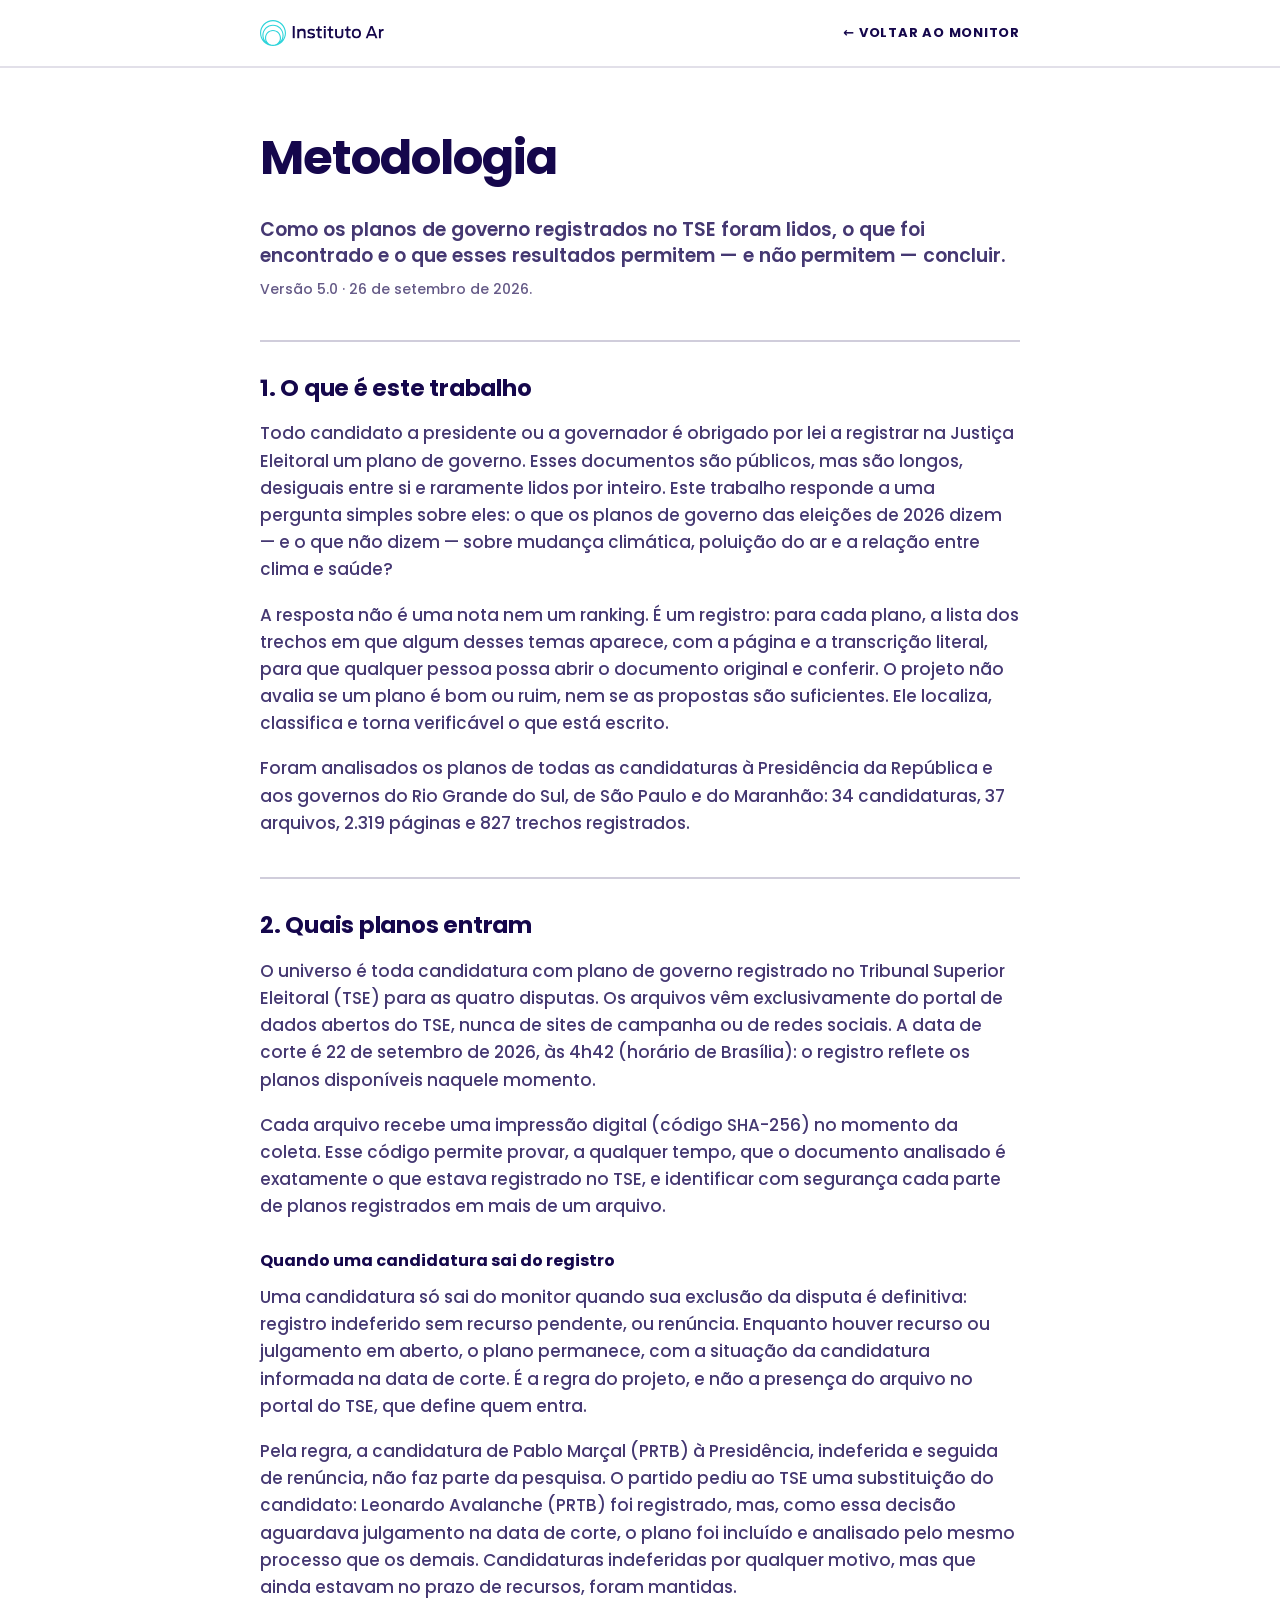
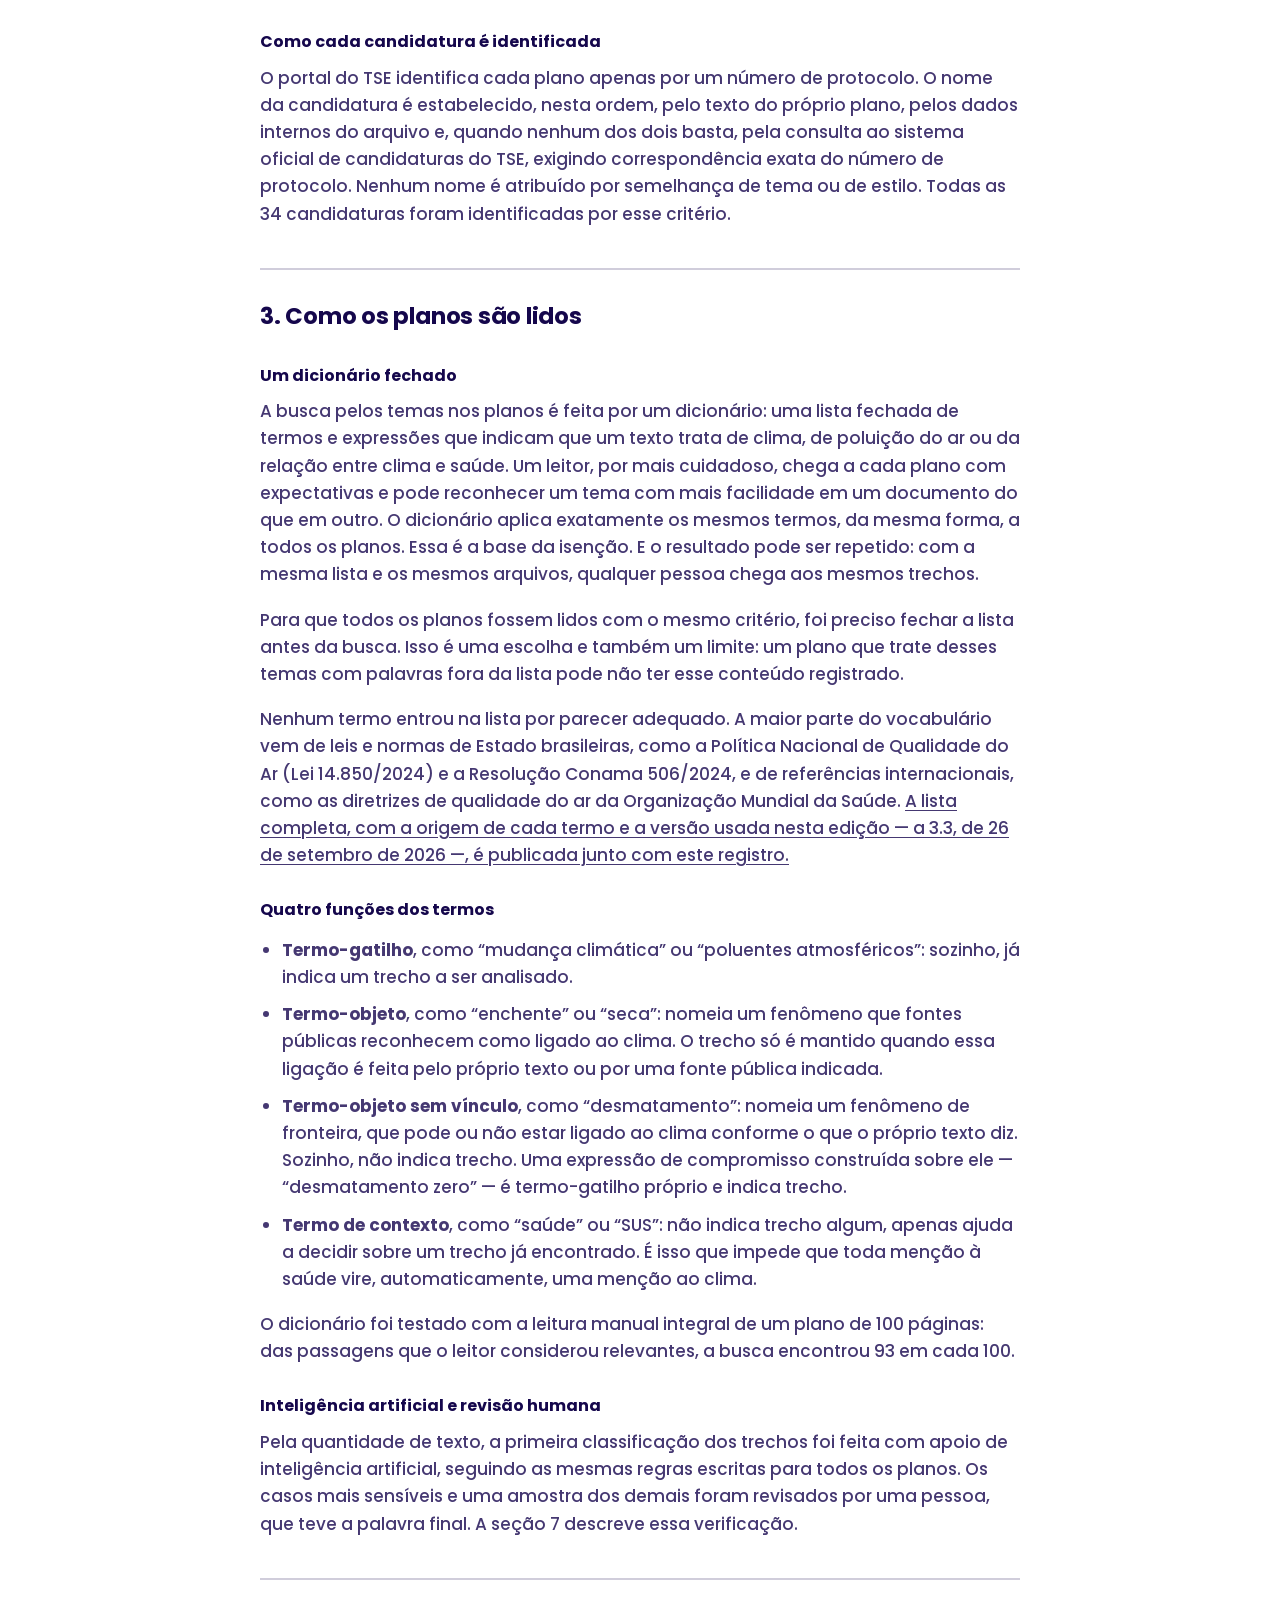
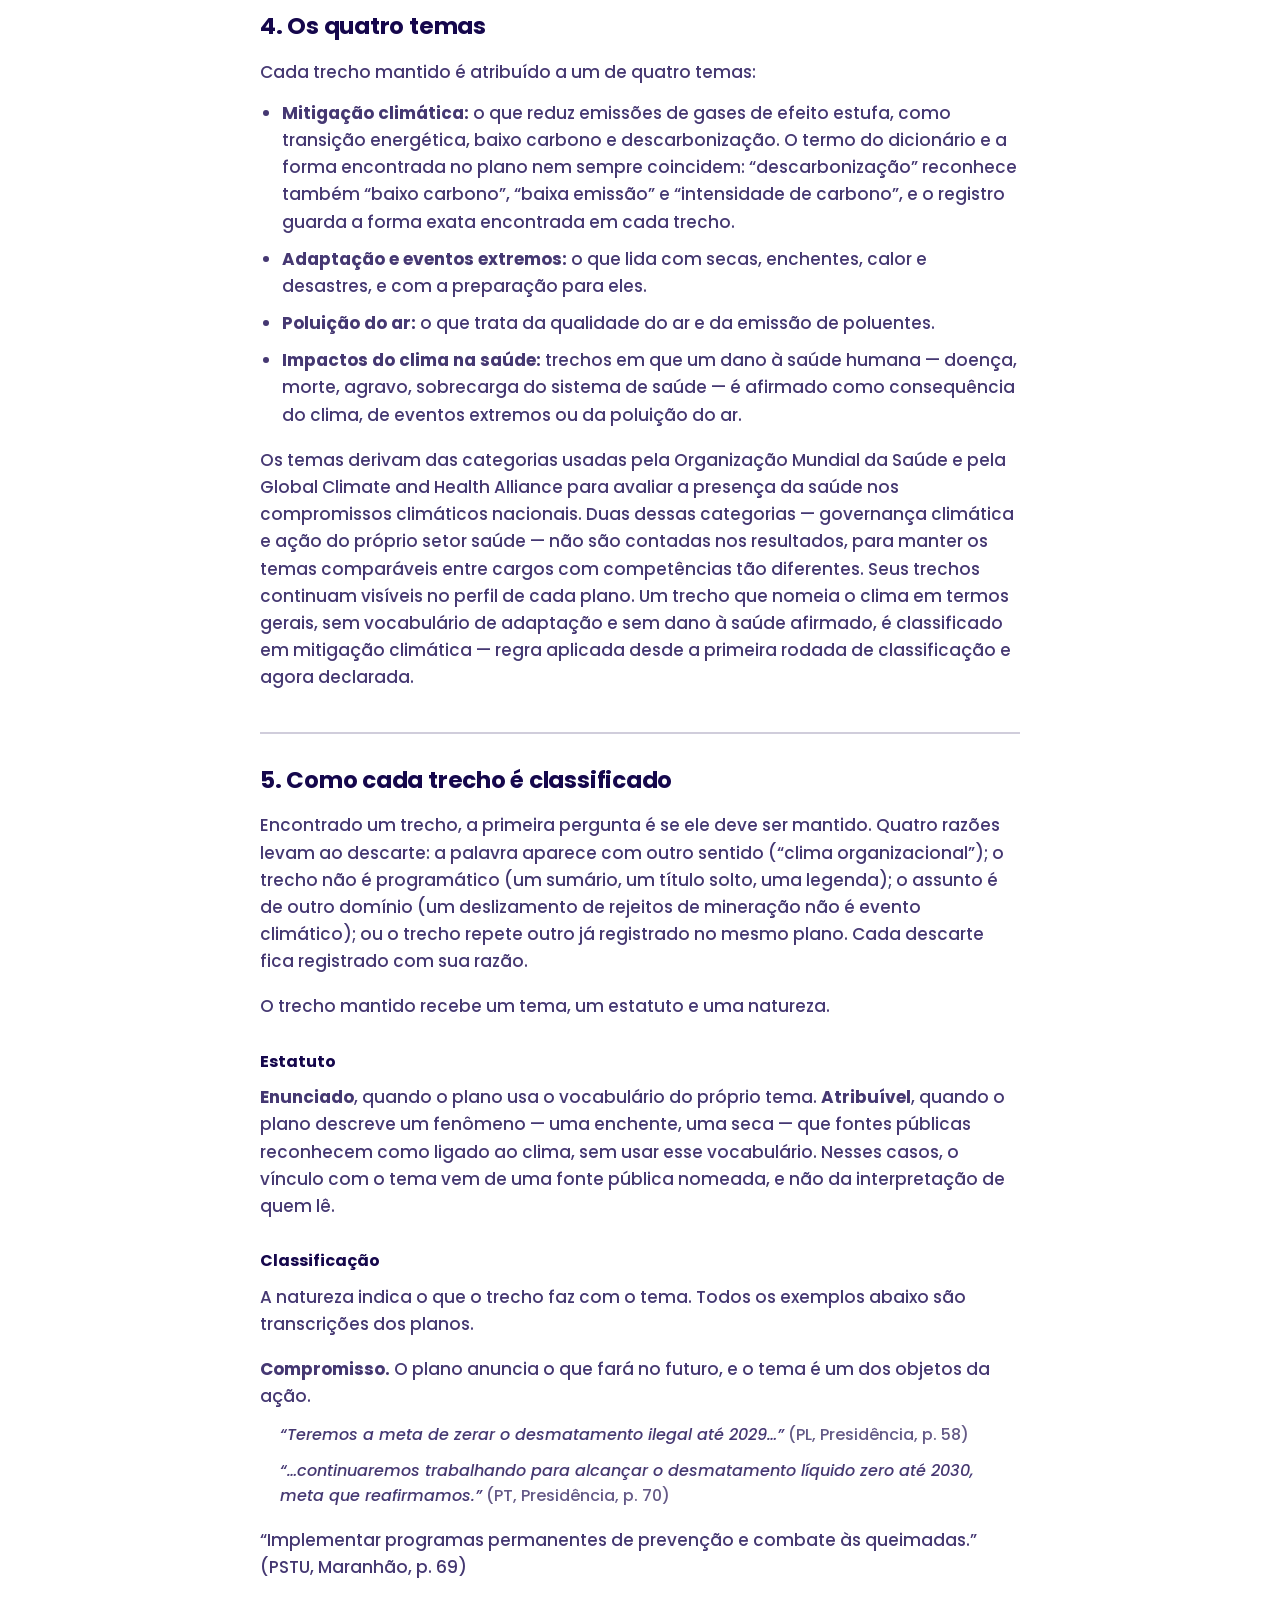
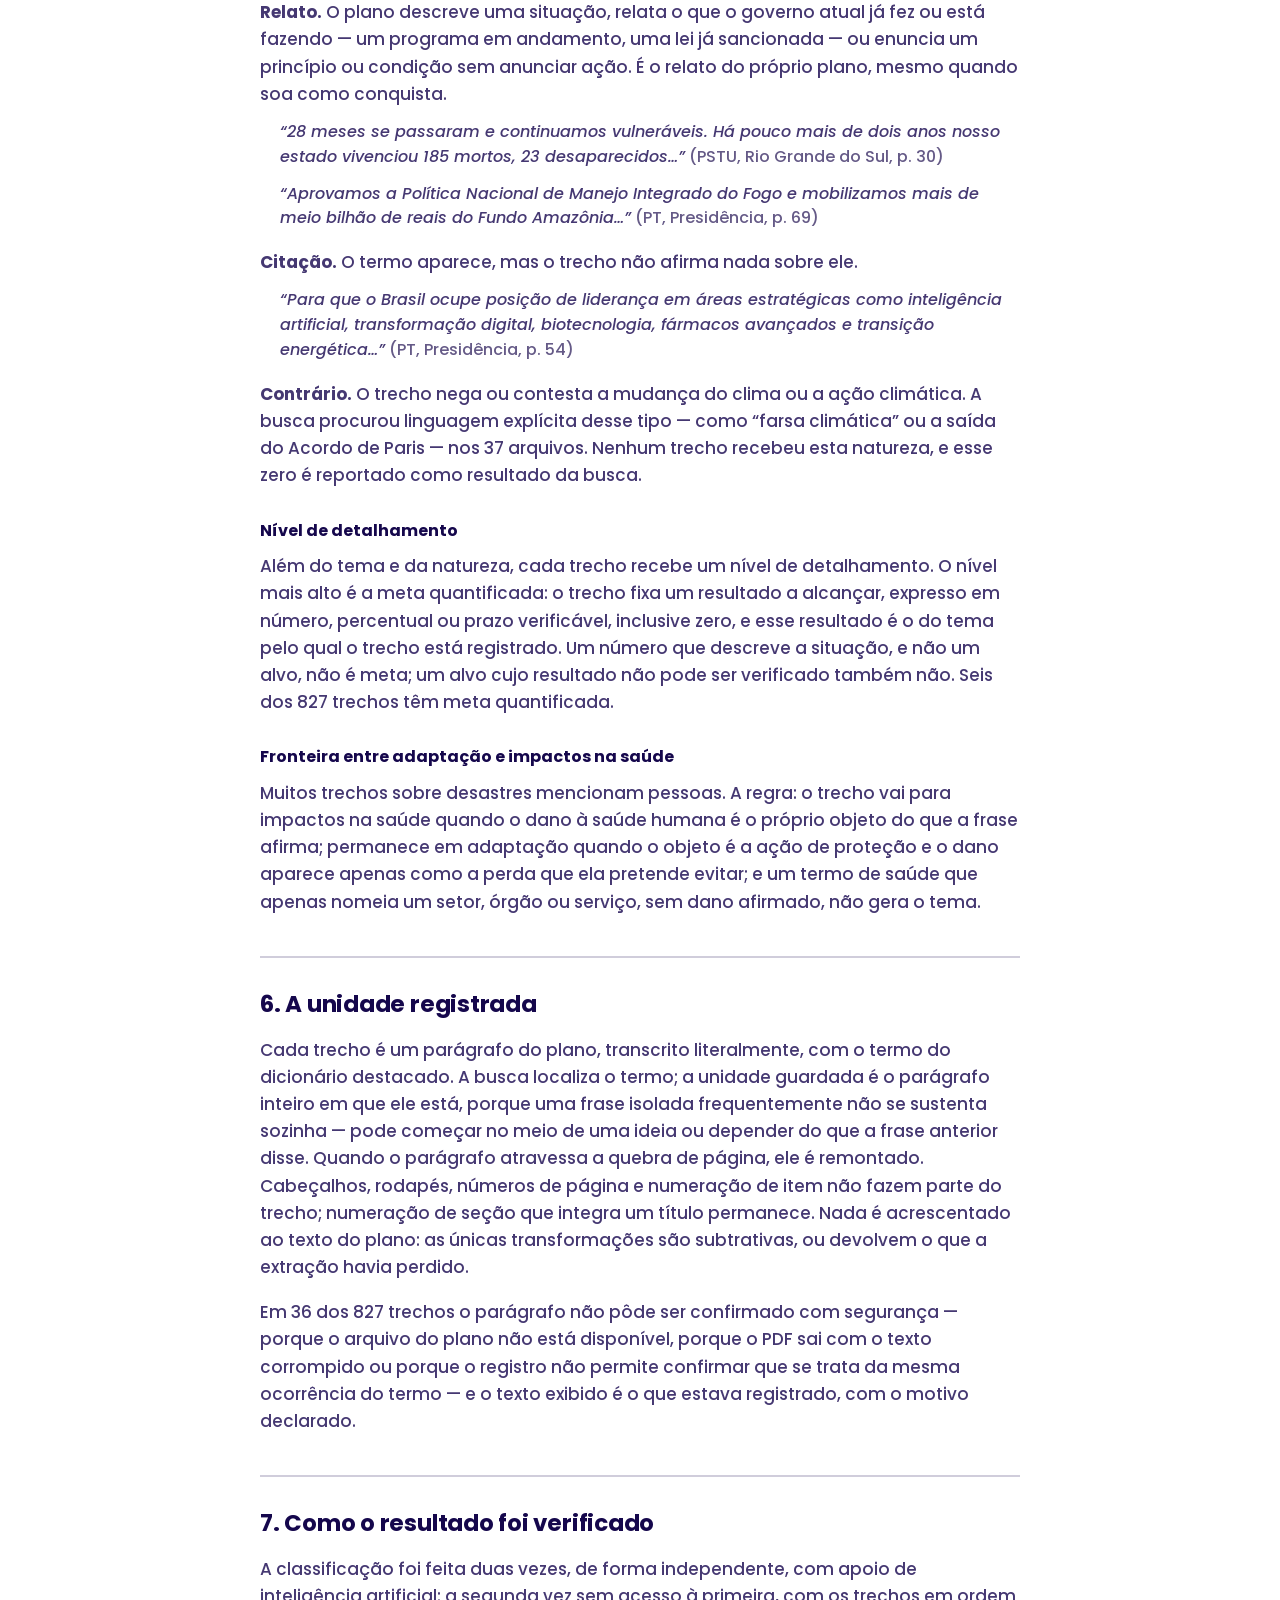
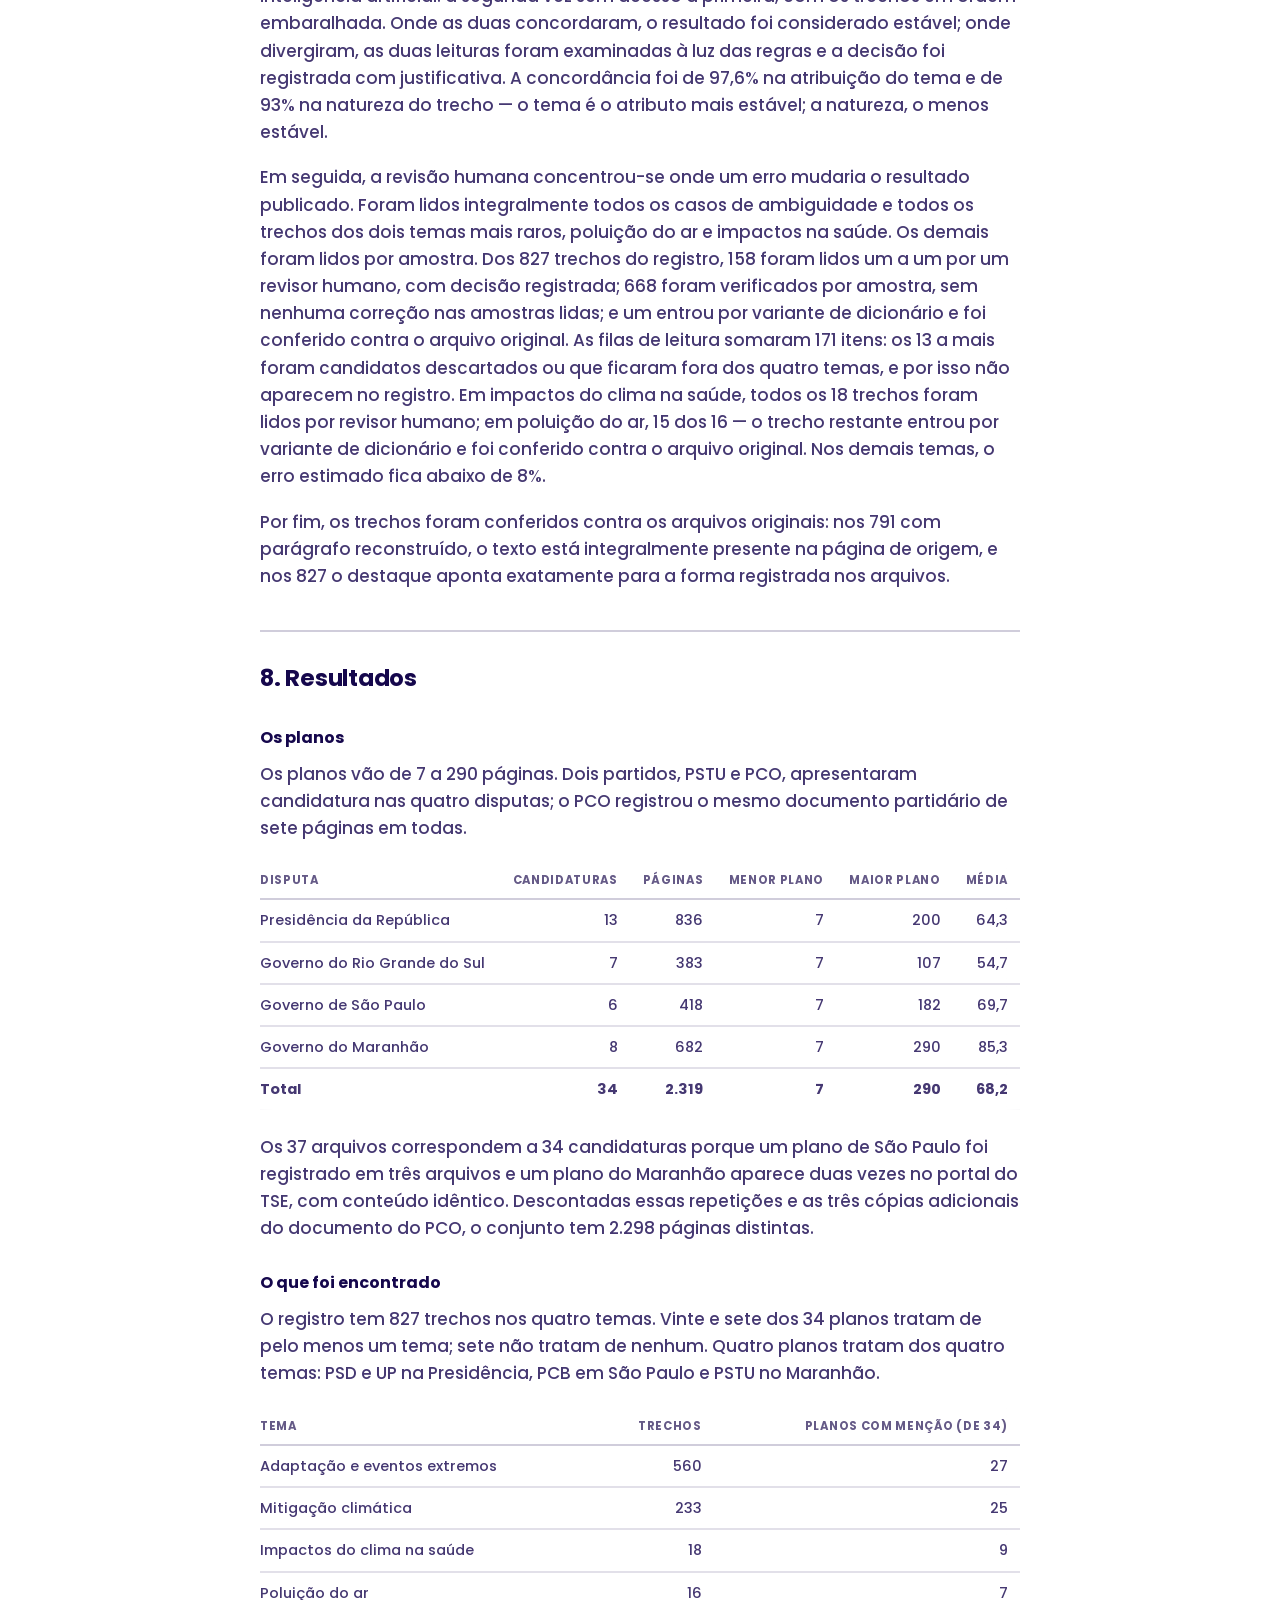
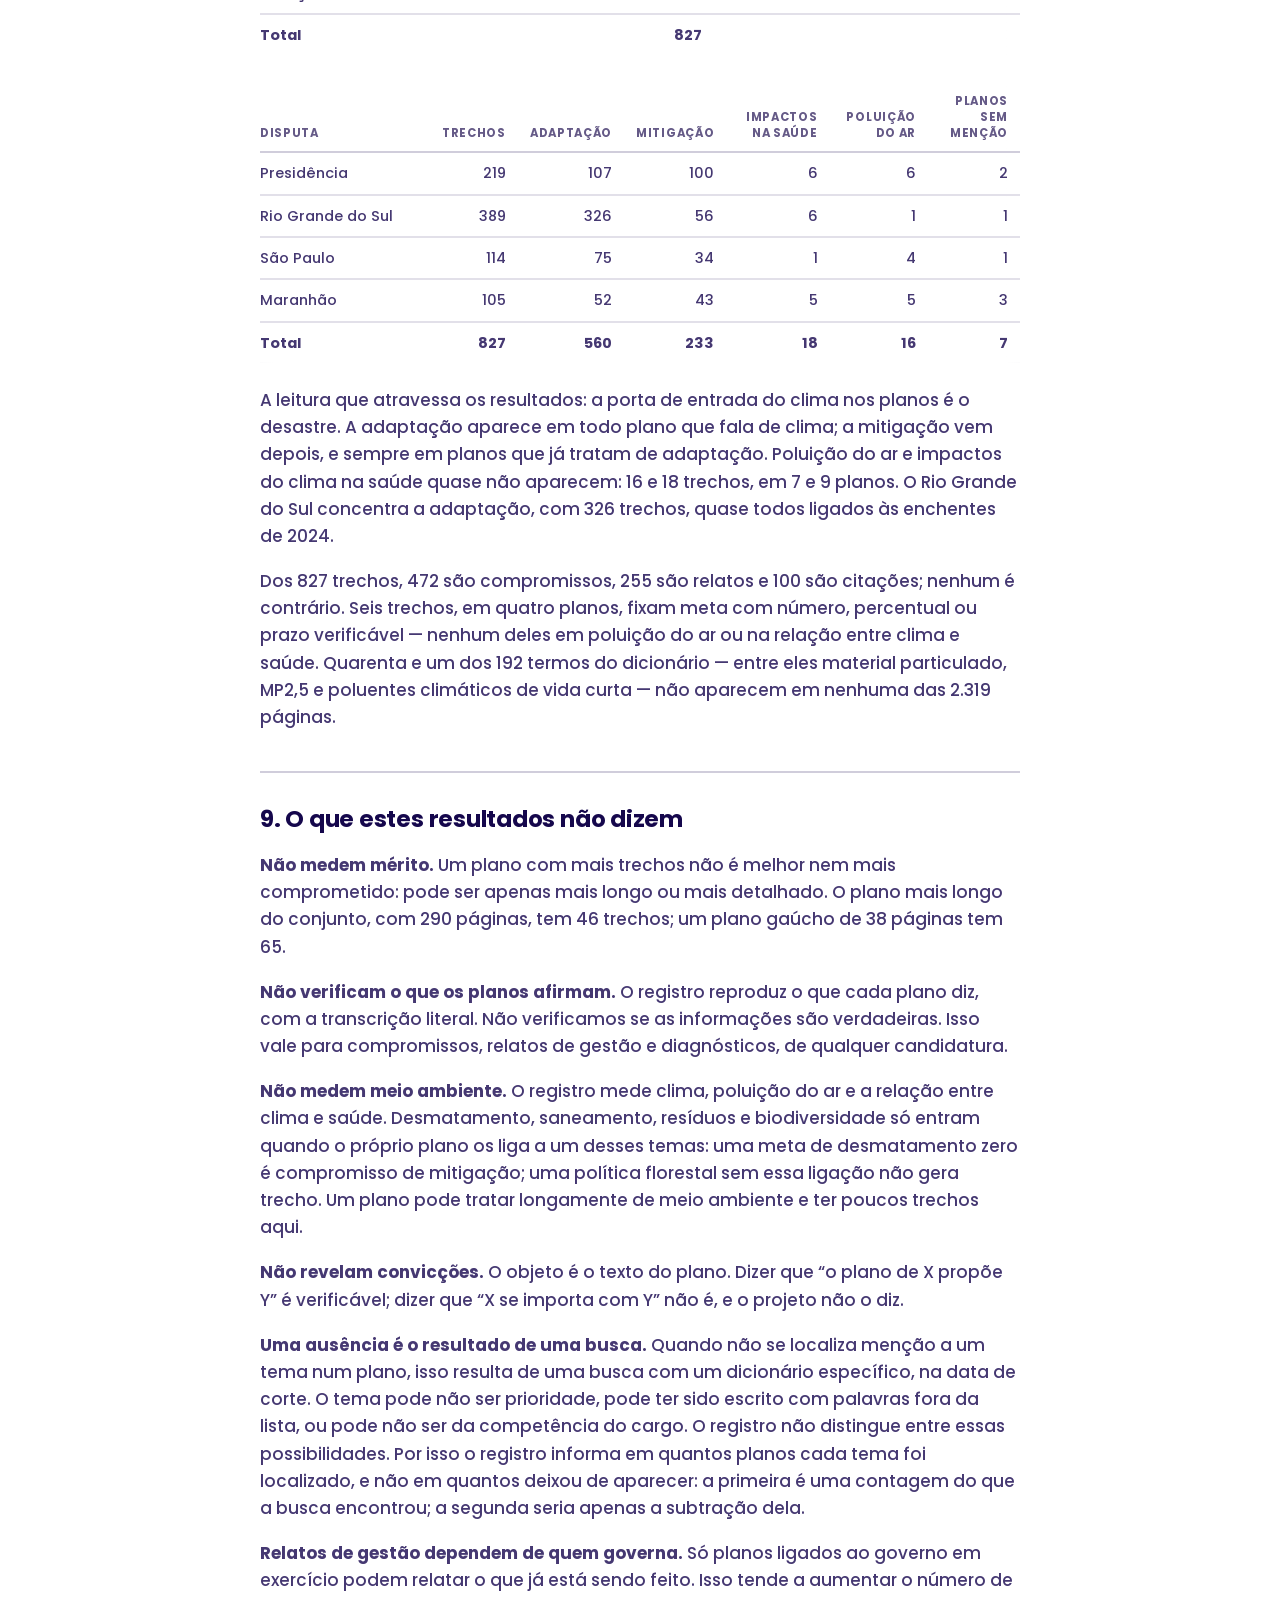
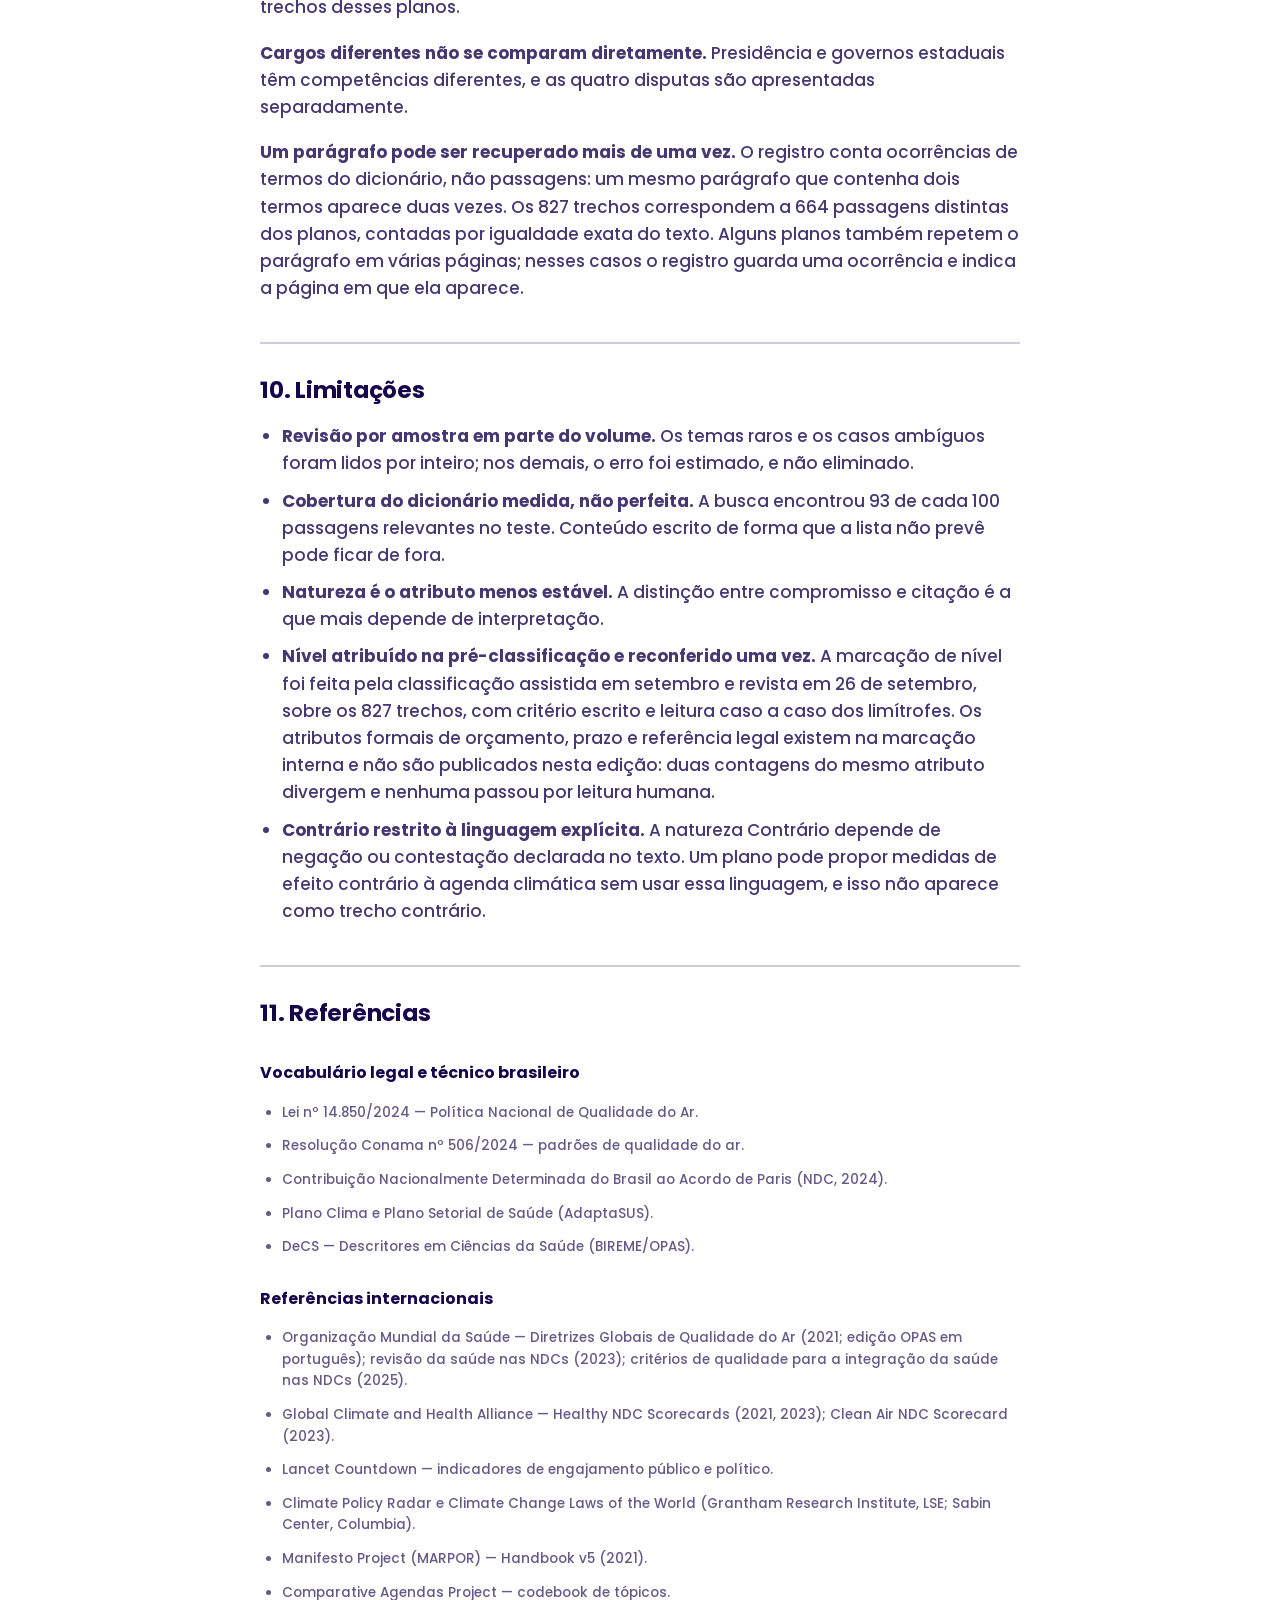
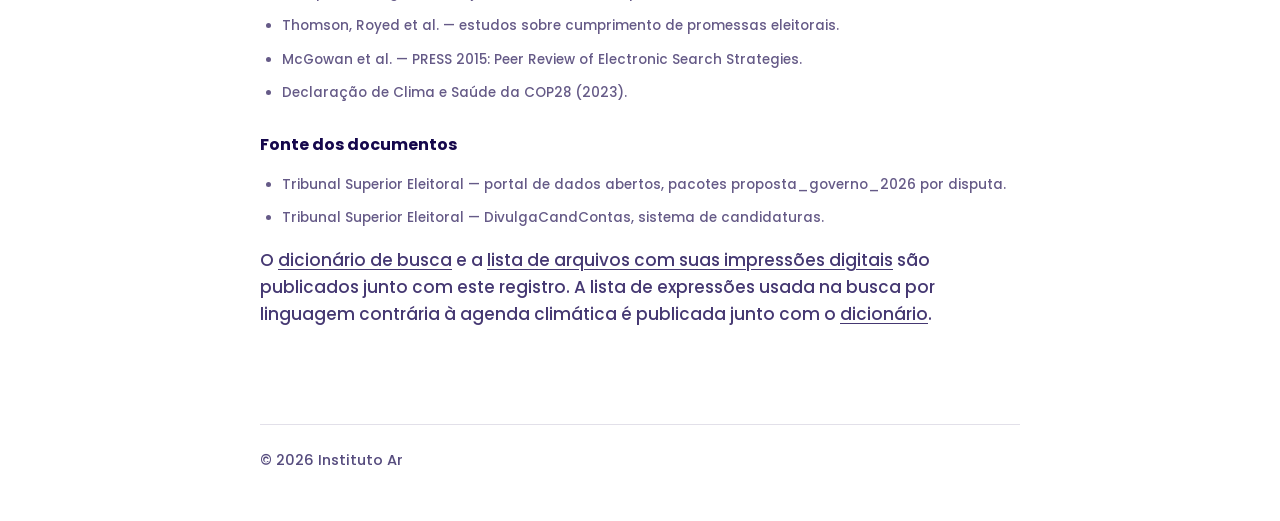
==== commit 8051840c: "aumenta a logo do header, deixa o degradê mais opaco e separa o símbolo do wordmark pra ficar ciano " ====
--- a/site/metodologia/index.html
+++ b/site/metodologia/index.html
@@ -36,7 +36,7 @@
     <path class="ia-logo-fill" d="M1355.48,72.79h24.92l59.88,149.89h-25.12l-11.05-28.53h-72.94l-11.05,28.53h-24.31l59.68-149.89ZM1395.46,171.64l-27.93-69.72-27.93,69.72h55.86Z"/>
     <path class="ia-logo-fill" d="M1457.94,111.57l18.28-1.41,2.41,12.86c4.62-7.64,18.28-13.66,37.37-14.06v23.51c-26.92.2-34.56,12.86-34.56,32.35v57.87h-23.51v-111.11Z"/>
   </g>
-  <path class="ia-logo-fill" d="M159.34,0C71.48,0,0,71.48,0,159.34s71.48,159.34,159.34,159.34,159.34-71.48,159.34-159.34S247.2,0,159.34,0ZM159.34,14c80.14,0,145.34,65.2,145.34,145.34,0,31.7-10.21,61.06-27.5,84.98,8.16-17.03,12.73-36.09,12.73-56.2,0-71.99-58.57-130.56-130.56-130.56S28.78,116.12,28.78,188.12c0,20.11,4.57,39.17,12.73,56.2-17.29-23.91-27.5-53.27-27.5-84.98C14,79.2,79.2,14,159.34,14ZM42.78,188.12c0-64.27,52.29-116.56,116.56-116.56s116.56,52.29,116.56,116.56c0,29.3-10.87,56.11-28.79,76.61,6.79-13.36,10.63-28.47,10.63-44.45,0-54.26-44.14-98.4-98.4-98.4s-98.4,44.14-98.4,98.4c0,15.99,3.83,31.09,10.63,44.45-17.92-20.5-28.79-47.31-28.79-76.61ZM74.94,220.28c0-46.54,37.86-84.4,84.4-84.4s84.4,37.86,84.4,84.4-37.86,84.4-84.4,84.4-84.4-37.86-84.4-84.4Z"/>
+  <path class="ia-logo-symbol" d="M159.34,0C71.48,0,0,71.48,0,159.34s71.48,159.34,159.34,159.34,159.34-71.48,159.34-159.34S247.2,0,159.34,0ZM159.34,14c80.14,0,145.34,65.2,145.34,145.34,0,31.7-10.21,61.06-27.5,84.98,8.16-17.03,12.73-36.09,12.73-56.2,0-71.99-58.57-130.56-130.56-130.56S28.78,116.12,28.78,188.12c0,20.11,4.57,39.17,12.73,56.2-17.29-23.91-27.5-53.27-27.5-84.98C14,79.2,79.2,14,159.34,14ZM42.78,188.12c0-64.27,52.29-116.56,116.56-116.56s116.56,52.29,116.56,116.56c0,29.3-10.87,56.11-28.79,76.61,6.79-13.36,10.63-28.47,10.63-44.45,0-54.26-44.14-98.4-98.4-98.4s-98.4,44.14-98.4,98.4c0,15.99,3.83,31.09,10.63,44.45-17.92-20.5-28.79-47.31-28.79-76.61ZM74.94,220.28c0-46.54,37.86-84.4,84.4-84.4s84.4,37.86,84.4,84.4-37.86,84.4-84.4,84.4-84.4-37.86-84.4-84.4Z"/>
 </svg></a>
     <a class="docbar-back" href="../">← Voltar ao monitor</a>
   </div>
--- a/site/styles.css
+++ b/site/styles.css
@@ -1,23 +1,27 @@
 @charset "UTF-8";
 :root{
-  --hero:#15074C;
+  --hero:#17064F;
   --hero-edge:#0B5663;
-  --brand-ink:#15074C;
+  --brand-ink:#17064F;
+  --title:#15074C;   /* índigo — títulos em Poppins bold, mais peso gráfico */
   --dark:#FFFFFF;
   --mid:#FFFFFF;
   --deep:#FFFFFF;
-  --card:#F5F2FB;
-  --card-2:#F5F2FB;
-  --card-hover:#EDE8F9;
-  --ink:#443970;
-  --mute:#655A87;
-  --acc:#2FD4DA;
+  --card:color-mix(in srgb,var(--title) 4%,#fff);   /* tingido do índigo dos títulos */
+  --card-2:color-mix(in srgb,var(--title) 4%,#fff);
+  --card-hover:color-mix(in srgb,var(--title) 8%,#fff);
+  --frase:#E2DAF6;
+  --ink:#453872;   /* índigo mais claro — corpo/leads */
+  --mute:#655A87;   /* índigo mais claro — texto secundário */
+  --acc:#2FD4DA;   /* ciano de volta no hero/rodapé/foco */
   --violet:#8F76F1;
-  --t-mit:#2a78d6;--t-ada:#1baf7a;--t-ar:#b5651d;--t-sau:#e87ba4;
-  --rule:rgba(21,7,76,.15);
-  --rule-strong:rgba(21,7,76,.25);
-  --line-control:rgba(21,7,76,.4);
-  --frame:rgba(21,7,76,.08);
+  --t-mit:#2a78d6;--t-ada:#1baf7a;--t-ar:#b5651d;--t-sau:#e87ba4;   /* tons originais — o fundo agora é tingido, não precisa de texto branco */
+  --tema-tom:14%;
+  --stroke:2px;   /* espessura única de todo fio/contorno/ícone de traço (só o foco também usa) */
+  --rule:rgba(21,7,76,.12);
+  --rule-strong:rgba(21,7,76,.2);
+  --line-control:rgba(21,7,76,.48);   /* ≥ 3:1 sobre branco e sobre --card (contraste de componente) */
+  --frame:rgba(21,7,76,.1);
   --track:rgba(21,7,76,.12);
 
   --container:1512px;
@@ -37,7 +41,8 @@
 h1,h2,h3,p,ul{margin:0}
 a{color:inherit;text-decoration:none}
 button{font:inherit;color:inherit;cursor:pointer}
-:focus-visible{outline:2px solid var(--acc);outline-offset:3px}
+svg[stroke-width]{stroke-width:var(--stroke)}
+:focus-visible{outline:var(--stroke) solid var(--acc);outline-offset:3px}
 
 /* ---------- grade: 5 colunas — título nas 2 primeiras, conteúdo nas 3 últimas (subdividido em 2 metades iguais) ---------- */
 .container{max-width:var(--container);margin:0 auto;padding-inline:var(--pad)}
@@ -46,15 +51,17 @@
 .c,.first .c{grid-column:3 / 6;width:calc((min(var(--container),100vw) - 2*var(--pad) - 88px) / 2);margin-left:auto}
 .wide{grid-column:1 / -1}
 
-.t{max-width:472px;font-family:var(--head);font-weight:500;font-size:clamp(28px,4vw,48px);letter-spacing:-.025em;line-height:1.14;padding-right:32px;text-wrap:balance}
-.lead{color:var(--mute);font-size:20px;font-weight:500;line-height:1.7;max-width:720px}
+.t{max-width:472px;font-family:var(--head);font-weight:700;font-size:clamp(28px,4vw,48px);letter-spacing:-.025em;line-height:1.14;padding-right:32px;text-wrap:balance}
+.lead{color:var(--ink);font-size:20px;font-weight:500;line-height:1.7;max-width:720px}
 .c > .lead + .lead{margin-top:28px}
 .lead b{color:var(--ink);font-weight:700}
+/* títulos: --title (mais escuro que o texto corrido, --ink) */
+.t,.t-big,.tema h3,.acc-t,.card .name,.dlg h2,.doc-body-inner h3,.doc-body-inner h4,.docpage-main h1{color:var(--title);font-weight:700}
 
 /* ---------- header fixo ---------- */
 @property --hbg{syntax:'<color>';inherits:true;initial-value:#005966}
 .hdr{position:fixed;inset:0 0 auto 0;z-index:40;pointer-events:none;height:calc(80px + env(safe-area-inset-top,0px));padding-top:env(safe-area-inset-top,0px);--hbg:var(--acc);transition:--hbg .35s ease}
-.hdr::before{content:"";position:absolute;inset:0;background:linear-gradient(to bottom,var(--hbg) 0,color-mix(in srgb,var(--hbg) 90%,transparent) 55%,transparent 100%)}
+.hdr::before{content:"";position:absolute;inset:0;background:linear-gradient(to bottom,var(--hbg) 0,color-mix(in srgb,var(--hbg) 97%,transparent) 65%,transparent 100%)}
 .nav div{align-items:center}
 .nav a[aria-current="true"]{color:var(--ink);text-decoration:underline;text-decoration-color:var(--acc);text-decoration-thickness:2px;text-underline-offset:8px}
 .hdr .container{height:100%}
@@ -63,16 +70,18 @@
 .nav{position:relative;display:flex;justify-content:space-between;align-items:center;padding-block:32px;font-size:15px;font-weight:500}
 .nav b{font-family:var(--head);font-weight:700;font-size:17px}
 .brand-mark{display:flex;align-items:center}
-.brand-mark svg{height:30px;width:auto;display:block}
+.brand-mark svg{height:34px;width:auto;display:block}
 .ia-logo-fill{fill:var(--ink);transition:fill .2s ease}
-.hdr.on-acc .ia-logo-fill{fill:var(--brand-ink)}
+.hdr.on-acc .ia-logo-fill{fill:var(--title)}
+.ia-logo-symbol{fill:var(--acc);transition:fill .2s ease}
+.hdr.on-acc .ia-logo-symbol{fill:var(--title)}
 .nav div{display:flex;gap:40px;color:var(--mute)}
 .nav a:hover{color:var(--ink)}
-.nav-cta{display:inline-flex;align-items:center;height:36px;padding:0 18px;border:0;border-radius:4px;background:var(--violet);color:#fff;font-size:12px;font-weight:700;letter-spacing:.06em;text-transform:uppercase;white-space:nowrap;transition:background .2s ease}
+.nav-cta{display:inline-flex;align-items:center;height:36px;padding:0 18px;border:0;border-radius:999px;background:var(--violet);color:#fff;font-size:12px;font-weight:700;letter-spacing:.06em;text-transform:uppercase;white-space:nowrap;transition:background .2s ease}
 .nav-cta:hover{background:var(--brand-ink)}
 
 .nav-burger{display:none;flex:none;place-items:center;width:40px;height:40px;border:0;background:transparent;color:inherit}
-.hdr.on-acc .nav-burger{color:var(--brand-ink)}
+.hdr.on-acc .nav-burger{color:var(--title)}
 
 .drawer-backdrop{position:fixed;inset:0;z-index:60;background:rgba(21,7,76,.5);opacity:0;transition:opacity .25s ease}
 .drawer-backdrop.in{opacity:1}
@@ -81,8 +90,8 @@
 .drawer[hidden],.drawer-backdrop[hidden]{display:none}
 .drawer-top{display:flex;align-items:center;justify-content:space-between;margin-bottom:20px}
 .drawer-brand svg{height:26px;width:auto}
-.drawer-brand .ia-logo-fill{fill:var(--brand-ink)}
-.drawer a{padding:16px 0;border-bottom:1px solid var(--rule);font-size:16px;font-weight:700;color:var(--brand-ink)}
+.drawer-brand .ia-logo-fill{fill:var(--title)}
+.drawer a{padding:16px 0;border-bottom:var(--stroke) solid var(--rule);font-size:16px;font-weight:700;color:var(--title)}
 .drawer a[aria-current="true"]{color:var(--violet)}
 .drawer-cta{margin-top:24px;justify-content:center}
 .nav a.nav-cta,.nav a.nav-cta:hover,.hdr.on-acc .nav a.nav-cta,.hdr.on-acc .nav a.nav-cta:hover{color:#fff;text-decoration:none}
@@ -95,27 +104,27 @@
 @media (min-width:821px){
   .nav-burger{display:none !important}
 }
-.hdr.on-acc .nav,.hdr.on-acc .nav b{color:var(--brand-ink)}
+.hdr.on-acc .nav,.hdr.on-acc .nav b{color:var(--title)}
 .hdr.on-acc .nav div{color:rgba(21,7,76,.72)}
-.hdr.on-acc .nav a:hover,.hdr.on-acc .nav a[aria-current="true"]{color:var(--brand-ink)}
-.hdr.on-acc .nav a[aria-current="true"]{text-decoration-color:var(--brand-ink)}
+.hdr.on-acc .nav a:hover,.hdr.on-acc .nav a[aria-current="true"]{color:var(--title)}
+.hdr.on-acc .nav a[aria-current="true"]{text-decoration-color:var(--title)}
 
 /* ---------- hero ---------- */
-.ring{fill:none;stroke:var(--brand-ink);stroke-width:1;vector-effect:non-scaling-stroke;transform-box:fill-box;transform-origin:center;opacity:0;animation:ripple 16s cubic-bezier(.2,.55,.3,1) infinite;animation-delay:var(--d)}
+.ring{fill:none;stroke:var(--brand-ink);stroke-width:var(--stroke);vector-effect:non-scaling-stroke;transform-box:fill-box;transform-origin:center;opacity:0;animation:ripple 16s cubic-bezier(.2,.55,.3,1) infinite;animation-delay:var(--d)}
 @keyframes ripple{0%{transform:scale(.06);opacity:.55}70%{opacity:.14}100%{transform:scale(1);opacity:0}}
 .hero{position:relative;overflow:hidden;background:var(--acc);color:var(--brand-ink);min-height:100vh;min-height:100svh;display:flex;flex-direction:column;justify-content:center;padding-block:112px 96px}
 .hero > .container{width:100%}
 .hero > svg{--s:1240px;position:absolute;width:var(--s);height:var(--s);left:50%;top:50%;margin-left:calc(var(--s) / -2);margin-top:calc(var(--s) / -2);pointer-events:none}
 .hero .grid{position:relative}
-.hero h1{grid-column:1 / -1;text-align:center;justify-self:center;font-family:var(--head);font-weight:500;font-size:clamp(44px,7vw,104px);letter-spacing:-.03em;line-height:1.04;color:var(--brand-ink)}
-.hero .sub{grid-column:1 / -1;justify-self:center;max-width:640px;text-align:center;color:rgba(21,7,76,.72);font-size:22px;line-height:1.5;margin-top:-8px;text-wrap:balance}
+.hero h1{grid-column:1 / -1;text-align:center;justify-self:center;font-family:var(--head);font-weight:700;font-size:clamp(44px,7vw,104px);letter-spacing:-.03em;line-height:1.04;color:var(--title)}
+.hero .sub{grid-column:1 / -1;justify-self:center;max-width:640px;text-align:center;color:var(--ink);font-size:22px;line-height:1.5;margin-top:-8px;text-wrap:balance}
 .hero-disclaimer{width:100%;margin:32px 0 0;font-size:16px;font-weight:500;line-height:1.5;color:rgba(21,7,76,.6)}
-.scroll-cue{position:absolute;left:50%;bottom:40px;margin-left:-24px;display:grid;place-items:center;width:48px;height:48px;border-radius:50%;border:1px solid var(--line-control);color:var(--brand-ink);transition:background .2s ease,color .2s ease,border-color .2s ease}
+.scroll-cue{position:absolute;left:50%;bottom:40px;margin-left:-24px;display:grid;place-items:center;width:48px;height:48px;border-radius:50%;border:var(--stroke) solid var(--line-control);color:var(--brand-ink);transition:background .2s ease,color .2s ease,border-color .2s ease}
 .scroll-cue:hover{background:var(--brand-ink);color:var(--acc);border-color:var(--brand-ink)}
 .scroll-cue svg{width:24px;height:24px;fill:currentColor}
 
 /* ---------- seções ---------- */
-.sec{padding-block:128px;background:var(--dark);border-top:1px solid var(--rule-strong)}
+.sec{padding-block:128px;background:var(--dark);border-top:var(--stroke) solid var(--rule-strong)}
 #contexto{border-top:none}
 .sec.tool{background:var(--deep)}
 .sec.nums{background:var(--acc-nums,var(--dark));color:var(--ink)}
@@ -124,7 +133,7 @@
 .sr{position:absolute;width:1px;height:1px;overflow:hidden;clip:rect(0 0 0 0);white-space:nowrap}
 
 .btns{display:flex;flex-wrap:wrap;gap:12px;margin-top:40px}
-.btn{display:inline-flex;align-items:center;gap:10px;padding:14px 26px;border:1px solid var(--acc);border-radius:4px;background:var(--acc);color:var(--brand-ink);font-size:13px;font-weight:700;letter-spacing:.08em;line-height:1;text-transform:uppercase;transition:background .2s ease,color .2s ease,border-color .2s ease}
+.btn{display:inline-flex;align-items:center;gap:10px;padding:14px 26px;border:var(--stroke) solid var(--acc);border-radius:999px;background:var(--acc);color:var(--title);font-size:13px;font-weight:700;letter-spacing:.08em;line-height:1;text-transform:uppercase;transition:background .2s ease,color .2s ease,border-color .2s ease}
 .btn.violet{border-color:var(--violet);background:var(--violet);color:#fff}
 .btn.violet:hover{background:var(--brand-ink);border-color:var(--brand-ink);color:var(--violet)}
 .btn svg{width:16px;height:16px;flex:none}
@@ -133,43 +142,42 @@
 /* compartilhar: bloco discreto na coluna do título, com fio e rótulo */
 .share-block{grid-column:1 / 3;align-self:start;max-width:240px;position:relative}
 .share{display:flex;flex-wrap:wrap;align-items:center;gap:10px}
-.share a,.share button{display:grid;place-items:center;flex:none;width:44px;height:44px;padding:0;background:transparent;border:1px solid var(--line-control);border-radius:4px;color:var(--brand-ink);transition:color .2s ease,border-color .2s ease,background .2s ease}
+.share a,.share button{display:grid;place-items:center;flex:none;width:44px;height:44px;padding:0;background:transparent;border:var(--stroke) solid var(--line-control);border-radius:999px;color:var(--title);transition:color .2s ease,border-color .2s ease,background .2s ease}
 .share a:hover,.share button:hover{background:var(--brand-ink);border-color:var(--brand-ink);color:var(--acc)}
 .share svg{width:18px;height:18px;fill:currentColor}
-.share .st svg{fill:none;stroke:currentColor;stroke-width:2;stroke-linecap:round;stroke-linejoin:round}
+.share .st svg{fill:none;stroke:currentColor;stroke-width:var(--stroke);stroke-linecap:round;stroke-linejoin:round}
 .share-msg{position:absolute;top:100%;left:0;margin-top:12px;font-size:13px;line-height:1.4;color:rgba(21,7,76,.72)}
 
 /* ---------- ferramenta (largura total) ---------- */
-.filters{display:flex;flex-wrap:wrap;gap:14px;align-items:center;margin-top:32px;padding-top:40px;border-top:1px solid var(--rule)}
+.filters{display:flex;flex-wrap:wrap;gap:14px;align-items:center;margin-top:8px}   /* 56 (row-gap) + 8 = 64px do lead aos filtros, igual ao dos filtros ao título do grupo */
 .filters-row{display:flex;flex-wrap:wrap;gap:14px}
-.filters button,.dlg-filters button{background:transparent;border:1px solid var(--line-control);border-radius:4px;padding:12px 26px;font-size:15px;font-weight:700;text-transform:uppercase}
+.filters button,.dlg-filters button{background:transparent;border:var(--stroke) solid var(--line-control);border-radius:999px;padding:12px 26px;font-size:15px;font-weight:700;text-transform:uppercase}
 .filters button{padding:12px 24px;font-size:12px;letter-spacing:.08em}
 .filters button:hover,.dlg-filters button:hover{border-color:var(--ink)}
 .filters button[aria-pressed="true"],.dlg-filters button[aria-pressed="true"]{background:var(--ink);color:var(--dark);border-color:var(--ink)}
 .filters button .n,.dlg-filters button .n{margin-left:10px;font-weight:400;opacity:.7;font-variant-numeric:tabular-nums}
-.filters .status{margin-left:auto;font-size:13px;letter-spacing:.08em;text-transform:uppercase;color:var(--mute);font-variant-numeric:tabular-nums}
 @keyframes swap{from{opacity:.3;transform:translateY(6px)}to{opacity:1;transform:none}}
 .groups.swap,.dlg-body.swap{animation:swap .28s ease-out}
 .cards{display:grid;grid-template-columns:repeat(4,minmax(0,1fr));gap:24px}
 .groups{display:grid;gap:72px;margin-top:8px}
 .group-h{margin-bottom:24px;font-family:var(--head);font-weight:600;font-size:18px;letter-spacing:-.005em;color:var(--mute)}
 /* avatar: foto oficial do TSE com tratamento único (tons de cinza + duotone); sem foto, iniciais */
-.avatar{flex:none;position:relative;box-sizing:border-box;display:grid;place-items:center;width:56px;height:56px;border-radius:50%;overflow:hidden;background:var(--dark);border:1px solid var(--rule);color:var(--mute);font-family:var(--head);font-weight:600;font-size:18px;letter-spacing:-.01em}
+.avatar{flex:none;position:relative;box-sizing:border-box;display:grid;place-items:center;width:56px;height:56px;border-radius:50%;overflow:hidden;background:var(--dark);border:var(--stroke) solid var(--rule);color:var(--mute);font-family:var(--head);font-weight:600;font-size:18px;letter-spacing:-.01em}
 .avatar.sm{font-size:14px}
 .avatar.foto{background:var(--dark)}
 /* fotos vêm de fundos e enquadramentos diferentes (cada campanha manda a sua); encolher ~14%
    dentro do círculo dá um respiro consistente e esconde a maior parte do fundo variado de cada uma */
 .avatar img{position:absolute;inset:7%;width:86%;height:86%;border-radius:50%;object-fit:cover;object-position:center 30%;filter:grayscale(1) contrast(1.05)}
-.card{position:relative;display:flex;flex-direction:column;height:404px;padding:32px;background:var(--card);border:3px solid var(--frame);border-radius:4px;transition:border-color .2s ease}
+.card{position:relative;display:flex;flex-direction:column;height:404px;padding:32px;background:var(--card);border:var(--stroke) solid var(--frame);border-radius:24px;transition:border-color .2s ease}
 .card:hover{border-color:var(--brand-ink)}
-.card:has(a:focus-visible){outline:2px solid var(--brand-ink);outline-offset:3px}
+.card:has(a:focus-visible){outline:var(--stroke) solid var(--brand-ink);outline-offset:3px}
 .card .avatar{width:72px;height:72px;font-size:24px}
 .card .avatar.sm{font-size:18px}
-.card .name{margin:0;font-family:var(--head);font-weight:600;font-size:18px;letter-spacing:-.01em;line-height:1.25}
+.card .name{margin:0;font-family:var(--head);font-weight:700;font-size:18px;letter-spacing:-.01em;line-height:1.25}
 .card .name a{color:inherit;text-decoration:none}
 .card .name a:focus-visible{outline:none}
-.card .name a::after{content:"";position:absolute;inset:0;border-radius:4px}
-.sigla{display:inline-block;margin-top:12px;padding:2px 10px;border:1px solid var(--line-control);border-radius:4px;font-size:12px;font-weight:700;letter-spacing:.02em;color:var(--mute)}
+.card .name a::after{content:"";position:absolute;inset:0;border-radius:24px}
+.sigla{display:inline-block;margin-top:12px;padding:2px 10px;border:var(--stroke) solid var(--line-control);border-radius:999px;font-size:12px;font-weight:700;letter-spacing:.02em;color:var(--mute)}
 .card .go{position:absolute;right:32px;top:32px;width:20px;height:20px;color:var(--mute);transition:transform .2s ease,color .2s ease}
 .card:hover .go{color:var(--ink);transform:translateX(3px)}
 
@@ -182,13 +190,13 @@
 .ctx-lead + .ctx-lead{margin-top:28px}
 .ctx-main .btns{margin-top:36px}
 .acc{align-self:start;display:flex;flex-direction:column;gap:8px}
-.acc-item{background:var(--card);border-radius:4px;padding:24px;transition:background .2s ease}
+.acc-item{background:var(--card);border-radius:24px;padding:24px;transition:background .2s ease}
 .acc-item summary{position:relative;display:flex;align-items:center;gap:24px;padding:0;list-style:none;cursor:pointer}
 .acc-item summary::before{content:"";position:absolute;inset:-24px -24px -16px}
 .acc-item:not([open]) summary::before{bottom:-24px}
 .acc-item summary::-webkit-details-marker{display:none}
 .acc-t{flex:1;min-width:0;font-family:var(--head);font-weight:700;font-size:18px;letter-spacing:-.01em;line-height:1.25}
-.acc-i{flex:none;position:relative;width:36px;height:36px;border:1px solid var(--violet);color:var(--violet);border-radius:50%;transition:background .2s ease,color .2s ease,border-color .2s ease}
+.acc-i{flex:none;position:relative;width:36px;height:36px;border:var(--stroke) solid var(--violet);color:var(--violet);border-radius:50%;transition:background .2s ease,color .2s ease,border-color .2s ease}
 .acc-i::before,.acc-i::after{content:"";position:absolute;left:50%;top:50%;width:12px;height:2px;margin:-1px 0 0 -6px;border-radius:1px;background:currentColor;transition:transform .2s ease}
 .acc-i::after{transform:rotate(90deg)}
 .acc-item[open] .acc-i::after{transform:rotate(0)}
@@ -198,30 +206,30 @@
 .acc-body-in{padding-top:16px;color:var(--mute);font-size:18px;line-height:1.6}
 .acc-body p + p{margin-top:16px}
 .acc-body b{color:var(--ink);font-weight:700}
-.acc-notes{margin-top:24px;padding-top:24px;border-top:1px solid var(--rule)}
+.acc-notes{margin-top:24px;padding-top:24px;border-top:var(--stroke) solid var(--rule)}
 .acc-notes p{font-size:14.5px;line-height:1.55;opacity:.85}
 .acc-selos{margin:0;display:grid;gap:20px}
 .acc-selo{display:grid;grid-template-columns:150px minmax(0,1fr);gap:16px;align-items:baseline}
 .acc-selo dt{margin:0}
 .acc-selo dd{margin:0;font-size:15px;line-height:1.5}
-.selo-tag{display:inline-block;padding:3px 11px;border:1px solid var(--line-control);border-radius:4px;font-size:13px;font-weight:700;color:var(--mute)}
+.selo-tag{display:inline-block;padding:3px 11px;border:var(--stroke) solid var(--line-control);border-radius:999px;font-size:13px;font-weight:700;color:var(--mute)}
 .selo-tag.attr{background:rgba(21,7,76,.12)}
 
 /* ---------- A2: os quatro temas (cards) ---------- */
 .sec.temas{background:var(--mid)}
 .temas-grid{list-style:none;margin:72px 0 0;padding:0;display:grid;grid-template-columns:repeat(4,minmax(0,1fr));gap:24px}
-.tema{display:flex;flex-direction:column;min-height:260px;padding:32px;background:var(--card-2);border:3px solid var(--c);border-radius:4px}
-.tema h3{font-family:var(--head);font-weight:600;font-size:22px;letter-spacing:-.01em;line-height:1.25;text-wrap:balance}
+.tema{display:flex;flex-direction:column;min-height:260px;padding:32px;background:color-mix(in srgb,var(--c) var(--tema-tom),#fff);border:var(--stroke) solid var(--c);border-radius:24px}
+.tema h3{font-family:var(--head);font-weight:700;font-size:22px;letter-spacing:-.01em;line-height:1.25;text-wrap:balance;color:var(--title)}
 .tema-copy{margin-top:auto;padding-top:24px}
 .tema p{font-size:16px;line-height:1.55;color:var(--mute)}
-.tema-exs{margin-top:24px;padding-top:20px;border-top:1px solid var(--rule)}
+.tema-exs{margin-top:24px;padding-top:20px;border-top:var(--stroke) solid var(--rule)}
 .tema-exs .tema-exs-label{margin:0 0 10px;font-size:12.5px;font-weight:700;letter-spacing:.08em;text-transform:uppercase;color:var(--mute)}
 .tema-exs-list{margin:0;padding:0;list-style:none;display:flex;flex-direction:column;gap:6px}
 .tema-exs-list li{position:relative;padding-left:14px;font-size:13.5px;line-height:1.5;color:var(--mute)}
 .tema-exs-list li::before{content:"";position:absolute;left:0;top:.65em;width:4px;height:4px;border-radius:50%;background:var(--mute)}
 
 /* ---------- A2: ferramenta ---------- */
-.t-big{grid-column:1 / 5;font-family:var(--head);font-weight:500;font-size:clamp(40px,5vw,72px);letter-spacing:-.03em;line-height:1.05;text-wrap:balance}
+.t-big{grid-column:1 / 5;font-family:var(--head);font-weight:700;font-size:clamp(40px,5vw,72px);letter-spacing:-.03em;line-height:1.05;text-wrap:balance}
 .sec.tool .grid{row-gap:56px}
 .sec.tool .t-big{grid-row:1}   /* fixa título e apoio nas linhas 1–2: a legenda (largura total) não os empurra */
 .tool-lead{grid-column:1 / 4;grid-row:2;margin-top:-32px}
@@ -241,39 +249,39 @@
 .card-n .am{margin-left:4px;font-size:12px;opacity:.85}
 .card-none{margin-top:auto;font-size:14px;line-height:1.4;color:var(--mute)}
 
-.card-who{min-width:0;box-sizing:border-box;margin:24px -32px 0;padding:0 32px 20px;border-bottom:1px solid var(--rule)}
+.card-who{min-width:0;box-sizing:border-box;margin:24px -32px 0;padding:0 32px 20px;border-bottom:var(--stroke) solid var(--rule)}
 .card-data{margin-top:20px}
 
 /* ---------- A2: números ---------- */
 .nums-grid{display:grid;grid-template-columns:repeat(2,minmax(0,1fr));column-gap:88px;row-gap:64px;margin-top:72px}
-.num{padding-left:28px;border-left:1.5px solid var(--rule)}
+.num{padding-left:28px;border-left:var(--stroke) solid var(--rule)}
 .num strong{display:block;font-family:var(--head);font-weight:300;font-size:clamp(64px,7vw,104px);line-height:1;letter-spacing:-.03em;font-variant-numeric:tabular-nums;color:var(--violet)}
 .num p{margin-top:20px;font-size:17px;font-weight:500;line-height:1.45}
-.nums-base{margin-top:64px;padding-top:24px;border-top:1px solid var(--rule);font-size:14px;line-height:1.5;color:var(--mute)}
 
 .foot-brand .share-block{margin-top:auto}
 
 /* ---------- rodapé ---------- */
-.foot{background:var(--acc);color:var(--brand-ink);padding-block:128px 48px}
+.foot{background:var(--acc);color:var(--title);padding-block:128px 48px}
 .foot .foot-grid{row-gap:128px}
 .foot-grid{display:grid;grid-template-columns:repeat(3,minmax(0,1fr));column-gap:var(--gutter);row-gap:56px}
 .foot-brand{grid-column:1;display:flex;flex-direction:column}
 .foot-text{grid-column:2 / 4;container-type:inline-size}
-.foot-close{margin:0;font-size:4.6cqw;line-height:1.25;letter-spacing:-.02em;color:var(--brand-ink);text-wrap:pretty}
+.foot-close{margin:0;font-size:4.6cqw;line-height:1.25;letter-spacing:-.02em;color:var(--title);font-weight:700;text-wrap:pretty}
 .foot-logos{display:flex;flex-wrap:wrap;align-items:center;gap:20px 28px}
 .foot-logo-mark svg{display:block;height:64px;width:auto}
-.foot-logo-mark .ia-logo-fill{fill:var(--brand-ink)}
+.foot-logo-mark .ia-logo-fill{fill:var(--title)}
+.foot-logo-mark .ia-logo-symbol{fill:var(--title)}
 .foot-info h3{font-family:var(--head);font-weight:600;font-size:16px;letter-spacing:.05em;text-transform:uppercase;margin-bottom:16px}
 .foot-info{margin-top:80px;display:grid;grid-template-columns:repeat(2,minmax(0,1fr));gap:var(--gutter)}
 .foot-info p{color:rgba(21,7,76,.72);font-size:15.5px;line-height:1.55}
 .foot-info p + p{margin-top:12px}
-.foot-info a,.foot-info button{color:var(--brand-ink);font-weight:700;text-decoration:underline;text-underline-offset:4px;background:none;border:0;padding:0;font-size:15.5px}
+.foot-info a,.foot-info button{color:var(--title);font-weight:700;text-decoration:underline;text-underline-offset:4px;background:none;border:0;padding:0;font-size:15.5px}
 .foot-info a:hover,.foot-info button:hover{color:var(--hero-edge)}
-.foot-bottom{grid-column:1 / -1;display:flex;justify-content:space-between;align-items:center;gap:24px;padding-top:32px;border-top:1px solid var(--rule-strong);color:rgba(21,7,76,.72);font-size:14.5px}
+.foot-bottom{grid-column:1 / -1;display:flex;justify-content:space-between;align-items:center;gap:24px;padding-top:32px;border-top:var(--stroke) solid var(--rule-strong);color:rgba(21,7,76,.72);font-size:14.5px}
 .foot-copy{display:inline-flex;flex-wrap:wrap;column-gap:6px}
 .foot-copy>span{white-space:nowrap}
-.foot-top{flex-shrink:0;display:flex;align-items:center;gap:16px;color:var(--brand-ink);font-weight:700}
-.foot-top i{flex-shrink:0;display:grid;place-items:center;width:40px;height:40px;border-radius:50%;background:var(--brand-ink);color:var(--acc);transition:transform .2s ease}
+.foot-top{flex-shrink:0;display:flex;align-items:center;gap:16px;color:var(--title);font-weight:700}
+.foot-top i{flex-shrink:0;display:grid;place-items:center;width:40px;height:40px;border-radius:50%;background:var(--title);color:var(--acc);transition:transform .2s ease}
 .foot-top:hover i{transform:translateY(-3px)}
 
 
@@ -327,7 +335,6 @@
   .filters-row{flex-wrap:nowrap;gap:10px;width:100%;overflow-x:auto;scrollbar-width:none}
   .filters-row::-webkit-scrollbar{display:none}
   .filters-row button{flex:none}
-  .filters .status{margin-left:0;width:100%}
   /* card compacto (celular): foto ao lado do nome, dados embaixo; todos com a mesma altura */
   .card{height:210px;padding:20px;display:grid;grid-template-columns:56px minmax(0,1fr);grid-template-rows:auto auto 1fr;column-gap:16px}
   .card .avatar{grid-area:1 / 1;align-self:center;width:56px;height:56px;font-size:18px}
@@ -356,7 +363,7 @@
 
 /* ---------- popup da candidatura ---------- */
 html:has(dialog[open]){overflow:hidden}
-.dlg{width:min(900px,calc(100% - 2 * var(--pad)));max-width:none;max-height:min(90vh,920px);margin:auto;padding:0;border:0;border-radius:4px;background:var(--dark);color:var(--ink)}
+.dlg{width:min(900px,calc(100% - 2 * var(--pad)));max-width:none;max-height:min(90vh,920px);margin:auto;padding:0;border:0;border-radius:24px;background:var(--dark);color:var(--ink)}
 .dlg-doc{width:min(800px,calc(100% - 2 * var(--pad)))}
 .dlg[open]{display:flex;flex-direction:column;animation:dlg-in .2s ease-out}
 .dlg[open]::backdrop{animation:bd-in .2s ease-out}
@@ -368,19 +375,19 @@
 @keyframes bd-out{from{opacity:1}to{opacity:0}}
 .dlg::backdrop{background:rgba(21,7,76,.72)}
 .dlg-inner{display:flex;flex-direction:column;min-height:0;flex:1}
-.dlg-head{padding:32px 40px 20px;background:var(--card);border-radius:4px 4px 0 0}
+.dlg-head{padding:32px 40px 20px;background:var(--card);border-radius:24px 24px 0 0}
 .dlg-top{display:flex;justify-content:space-between;align-items:flex-start;gap:24px}
 .dlg-id{display:flex;align-items:center;gap:18px;min-width:0}
 .dlg-id h2{font-family:var(--head);font-weight:600;font-size:26px;letter-spacing:-.015em;line-height:1.15}
 .dlg-sub{margin-top:6px;font-size:15.5px;color:var(--mute)}
-.dlg-close{flex:none;display:grid;place-items:center;width:44px;height:44px;margin:-6px -8px 0 0;border-radius:50%;border:1px solid var(--line-control);background:transparent;transition:background .2s ease,color .2s ease}
+.dlg-close{flex:none;display:grid;place-items:center;width:44px;height:44px;margin:-6px -8px 0 0;border-radius:50%;border:var(--stroke) solid var(--line-control);background:transparent;transition:background .2s ease,color .2s ease}
 .dlg-close:hover{background:var(--ink);color:var(--dark);border-color:var(--ink)}
 .dlg-filters{display:flex;gap:10px;margin-top:24px;padding-bottom:2px;overflow-x:auto;scrollbar-width:none}
 .nat-bar{margin-top:20px}
 .nat-bar:empty{margin-top:0}
 .nat-bar-track{display:flex;width:100%;height:6px;border-radius:999px;overflow:hidden;background:rgba(21,7,76,.08)}
 .nat-bar-seg{height:100%}
-.nat-bar-seg + .nat-bar-seg{border-left:1px solid var(--card)}
+.nat-bar-seg + .nat-bar-seg{border-left:var(--stroke) solid var(--card)}
 .nat-bar-legend{display:flex;flex-wrap:wrap;gap:6px 16px;margin:10px 0 0;font-size:13px;color:var(--mute)}
 .nat-bar-item{display:inline-flex;align-items:center;gap:6px}
 .nat-bar-item i{width:8px;height:8px;border-radius:50%;flex:none}
@@ -396,11 +403,11 @@
 .doc-body-inner{font-size:17px;line-height:1.6;color:var(--ink)}
 .doc-body-inner p + p{margin-top:18px}
 .doc-body-inner :is(ul,ol) + p{margin-top:18px}
-.doc-body-inner h3{margin-top:40px;margin-bottom:14px;padding-top:28px;border-top:1px solid var(--rule-strong);font-family:var(--head);font-weight:600;font-size:23px;letter-spacing:-.01em}
-.doc-body-inner h4{margin-top:28px;margin-bottom:10px;font-family:var(--head);font-weight:600;font-size:16px;color:var(--ink)}
+.doc-body-inner h3{margin-top:40px;margin-bottom:14px;padding-top:28px;border-top:var(--stroke) solid var(--rule-strong);font-family:var(--head);font-weight:700;font-size:23px;letter-spacing:-.01em}
+.doc-body-inner h4{margin-top:28px;margin-bottom:10px;font-family:var(--head);font-weight:700;font-size:16px}
 .doc-body-inner h4 + p{margin-top:0}
 .doc-body-inner a{color:inherit;text-decoration:underline;text-underline-offset:3px}
-.doc-body-inner a:hover{color:var(--brand-ink)}
+.doc-body-inner a:hover{color:var(--title)}
 .doc-lista{margin:14px 0 0;padding-left:22px;display:grid;gap:10px}
 .doc-body-inner .doc-exemplo{margin-top:12px;padding-left:20px;font-size:16px;line-height:1.55}
 .doc-exemplo span{color:var(--mute)}
@@ -408,11 +415,11 @@
 .doc-tabela + .doc-tabela{margin-top:28px}
 .doc-body-inner .doc-tabela + p{margin-top:24px}
 .doc-tabela table{width:100%;border-collapse:collapse;font-size:14.5px;line-height:1.4;font-variant-numeric:tabular-nums}
-.doc-tabela th,.doc-tabela td{padding:10px 12px;border-bottom:1px solid var(--rule);text-align:right}
+.doc-tabela th,.doc-tabela td{padding:10px 12px;border-bottom:var(--stroke) solid var(--rule);text-align:right}
 .doc-tabela th:first-child,.doc-tabela td:first-child{padding-left:0;text-align:left;min-width:170px}
-.doc-tabela th{font-size:11.5px;font-weight:700;letter-spacing:.06em;text-transform:uppercase;color:var(--mute);vertical-align:bottom;border-bottom:1px solid var(--rule-strong)}
+.doc-tabela th{font-size:11.5px;font-weight:700;letter-spacing:.06em;text-transform:uppercase;color:var(--mute);vertical-align:bottom;border-bottom:var(--stroke) solid var(--rule-strong)}
 .doc-tabela .total td{font-weight:700;border-bottom:0}
-.doc-tabela:focus-visible{outline:2px solid var(--brand-ink);outline-offset:4px}
+.doc-tabela:focus-visible{outline:var(--stroke) solid var(--brand-ink);outline-offset:4px}
 .doc-body-inner .doc-versao{margin-top:0;font-size:14px;line-height:1.4;color:var(--mute)}
 .doc-body-inner .doc-subtitulo + .doc-versao{margin-top:-14px}
 .doc-subtitulo{margin-top:0;margin-bottom:24px;font-family:var(--head);font-weight:600;font-size:19px;line-height:1.4;color:var(--ink)}
@@ -420,28 +427,28 @@
 .matriz-titulo{margin-top:28px;font-family:var(--head);font-weight:600;font-size:16px;color:var(--ink)}
 .matriz{margin:12px 0 0;display:grid;gap:16px}
 .matriz + p{margin-top:24px}
-.matriz-item{padding:20px;background:var(--card);border-radius:4px}
+.matriz-item{padding:20px;background:var(--card);border-radius:24px}
 .matriz-fields{margin:0;display:grid;gap:14px}
 .matriz-row{display:grid;grid-template-columns:minmax(0,1fr) minmax(0,1fr);gap:16px;align-items:baseline}
-.matriz-row + .matriz-row{padding-top:14px;border-top:1px solid var(--rule)}
+.matriz-row + .matriz-row{padding-top:14px;border-top:var(--stroke) solid var(--rule)}
 .matriz-label{margin:0;font-size:11px;font-weight:700;letter-spacing:.06em;text-transform:uppercase;color:var(--mute)}
 .matriz-dim{margin:0;font-family:var(--head);font-weight:600;font-size:15px}
 .matriz-plano{margin:0;font-size:14.5px;line-height:1.6;color:var(--mute)}
 .matriz-diretriz{margin:0;font-size:15px;line-height:1.6}
 .doc-refs{margin:16px 0 0;padding-left:22px;display:grid;grid-template-columns:minmax(0,1fr);gap:12px;overflow-wrap:anywhere;font-size:13.5px;line-height:1.6;color:var(--mute)}
 .doc-refs a{color:inherit;text-decoration:underline}
-.doc-parceiro{margin-top:32px;padding-top:24px;border-top:1px solid var(--rule)}
+.doc-parceiro{margin-top:32px;padding-top:24px;border-top:var(--stroke) solid var(--rule)}
 .doc-parceiro img{display:block;width:180px;height:auto;margin-inline:auto}
 /* ---------- página de documento (metodologia/, nota-tecnica/) ---------- */
-.docbar{border-bottom:1px solid var(--rule)}
+.docbar{border-bottom:var(--stroke) solid var(--rule)}
 .docbar-in,.docpage-main,.docfoot{max-width:calc(760px + 2 * var(--pad));margin:0 auto;padding-inline:var(--pad)}
 .docbar-in{padding-block:20px;display:flex;align-items:center;justify-content:space-between;gap:24px}
 .docbar .brand-mark svg{height:26px}
-.docbar .ia-logo-fill{fill:var(--brand-ink)}
-.docbar-back{font-size:13px;font-weight:700;letter-spacing:.06em;text-transform:uppercase;color:var(--brand-ink);text-decoration:none}
+.docbar .ia-logo-fill{fill:var(--title)}
+.docbar-back{font-size:13px;font-weight:700;letter-spacing:.06em;text-transform:uppercase;color:var(--title);text-decoration:none}
 .docbar-back:hover{text-decoration:underline;text-underline-offset:4px}
 .docpage-main{padding-block:64px 96px}
-.docpage-main h1{margin:0 0 32px;font-family:var(--head);font-weight:600;font-size:clamp(32px,5vw,48px);letter-spacing:-.02em;line-height:1.1;color:var(--ink)}
+.docpage-main h1{margin:0 0 32px;font-family:var(--head);font-weight:700;font-size:clamp(32px,5vw,48px);letter-spacing:-.02em;line-height:1.1}
 .docfoot{padding-block:0 48px;font-size:14.5px;color:rgba(21,7,76,.72)}
 .docfoot::before{content:"";display:block;height:1px;margin-bottom:24px;background:var(--rule)}
 @media print{
@@ -456,17 +463,25 @@
 .dlg-note{margin-top:20px;font-size:15px;color:var(--mute)}
 .dlg-empty{padding:32px 0 8px;font-size:18px;line-height:1.55;color:var(--mute)}
 .tr{padding:20px 0}
-.tr + .tr{border-top:1px solid var(--rule)}
+.tr + .tr{border-top:var(--stroke) solid var(--rule)}
 .tr-txt{font-size:17px;line-height:1.6;color:var(--ink)}
-.tr-txt mark{background:#FFC20E;color:var(--brand-ink);border-radius:2px;padding:0 2px;box-decoration-break:clone;-webkit-box-decoration-break:clone}
+.tr-txt mark .frase{background:transparent;padding:0}
+.frase{background:var(--frase);box-decoration-break:clone;-webkit-box-decoration-break:clone;padding:2px 0}
+.tr:not(.aberto) .longe{display:none}
+.tr.aberto .elipse{display:none}
+.tr-mais{margin-top:6px;padding:10px 0;min-height:44px;border:0;background:none;font-size:14px;font-weight:700;color:var(--ink);text-decoration:underline;text-underline-offset:3px;cursor:pointer}
+.tr-mais:hover{color:var(--title)}
+.tr-mais + .tr-meta{margin-top:4px}
+.dlg-aviso{margin:14px 0 8px;font-size:14px;line-height:1.5;color:var(--mute)}
+.tr-txt mark{background:#FFC20E;color:var(--title);border-radius:2px;padding:0 2px;box-decoration-break:clone;-webkit-box-decoration-break:clone}
 .tr-meta{display:flex;flex-wrap:wrap;align-items:center;gap:10px;margin-top:16px}
 .tr-pag{margin-left:auto;font-size:14px;color:var(--mute);font-variant-numeric:tabular-nums}
-.selo{display:inline-flex;align-items:center;gap:7px;padding:3px 11px;border:1px solid var(--line-control);border-radius:4px;background:transparent;font-size:12px;font-weight:700;letter-spacing:.04em;text-transform:uppercase;color:var(--mute)}
-.selo::after{content:"i";display:grid;place-items:center;width:14px;height:14px;border:1px solid currentColor;border-radius:50%;font-family:var(--head);font-size:9px;font-weight:700;line-height:1}
+.selo{display:inline-flex;align-items:center;gap:7px;padding:3px 11px;border:var(--stroke) solid var(--line-control);border-radius:999px;background:transparent;font-size:12px;font-weight:700;letter-spacing:.04em;text-transform:uppercase;color:var(--mute)}
+.selo::after{content:"i";display:grid;place-items:center;width:14px;height:14px;border:var(--stroke) solid currentColor;border-radius:50%;font-family:var(--head);font-size:9px;font-weight:700;line-height:1}
 .selo:hover,.selo[aria-expanded="true"]{color:var(--ink);border-color:var(--ink)}
 /* atributo (meta quantificada): neutro como os demais selos, distinguido só por um preenchimento suave */
 .selo.attr{background:rgba(21,7,76,.12)}
-.pop{position:fixed;z-index:10;max-width:300px;padding:14px 16px;background:var(--card);border:1px solid var(--line-control);border-radius:4px;font-size:15px;line-height:1.45;color:var(--ink)}
+.pop{position:fixed;z-index:10;max-width:300px;padding:14px 16px;background:var(--card);border:var(--stroke) solid var(--line-control);border-radius:24px;font-size:15px;line-height:1.45;color:var(--ink)}
 .pop[hidden]{display:none}
 @media (max-width:560px){
   .dlg{width:100%;height:100vh;height:100dvh;max-height:none;margin:0;border-radius:0}
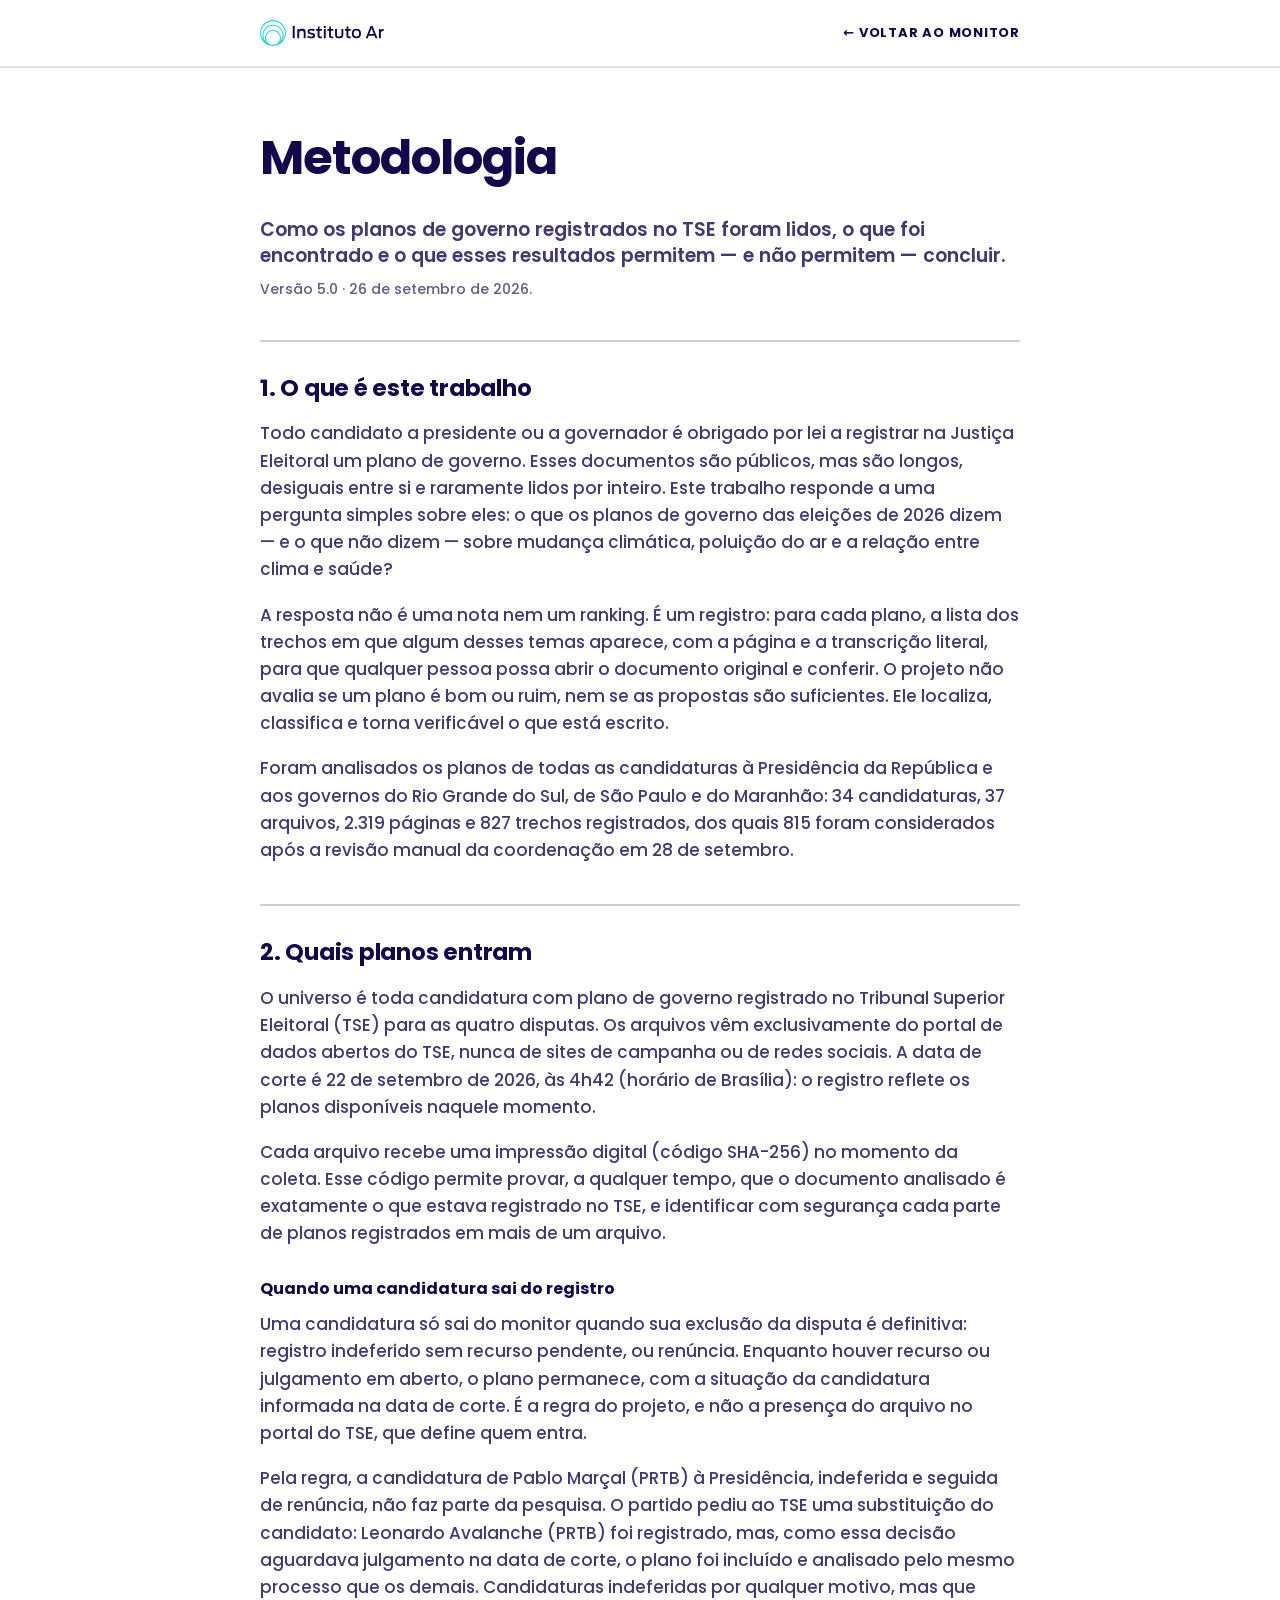
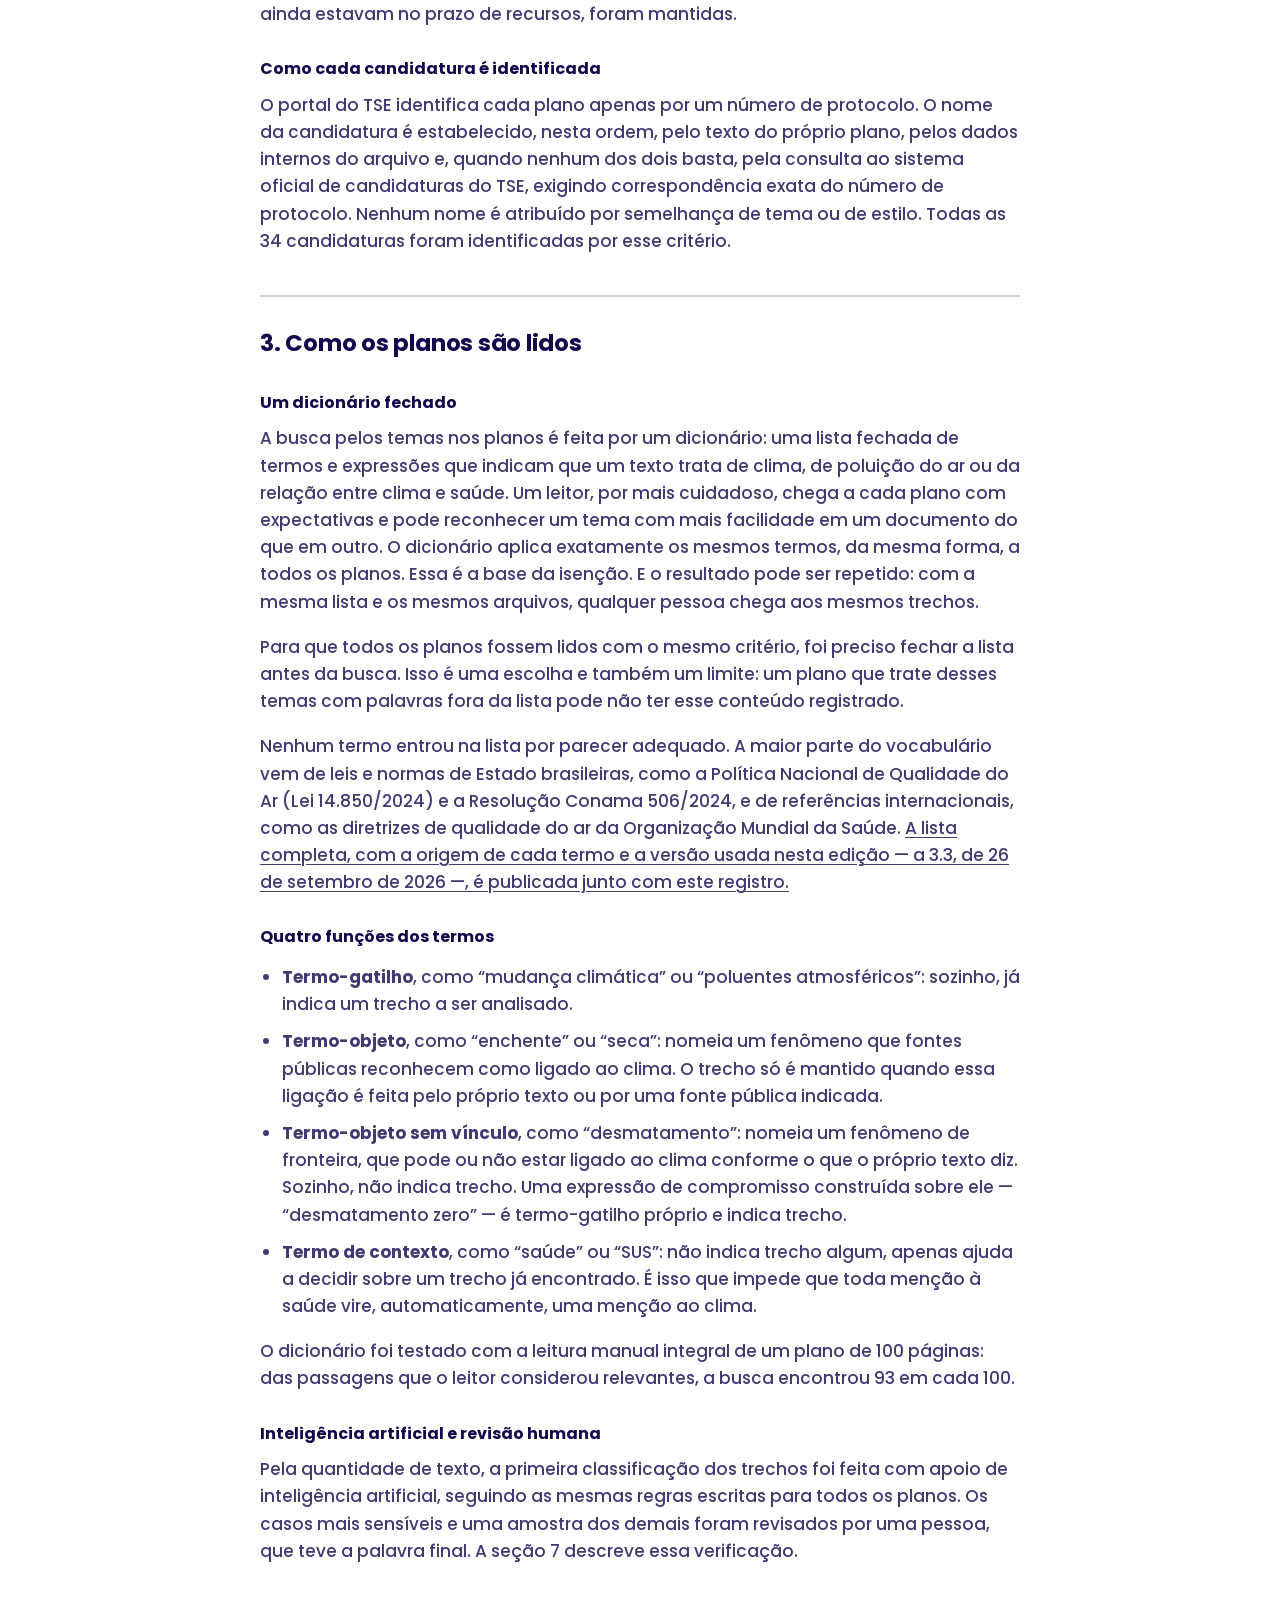
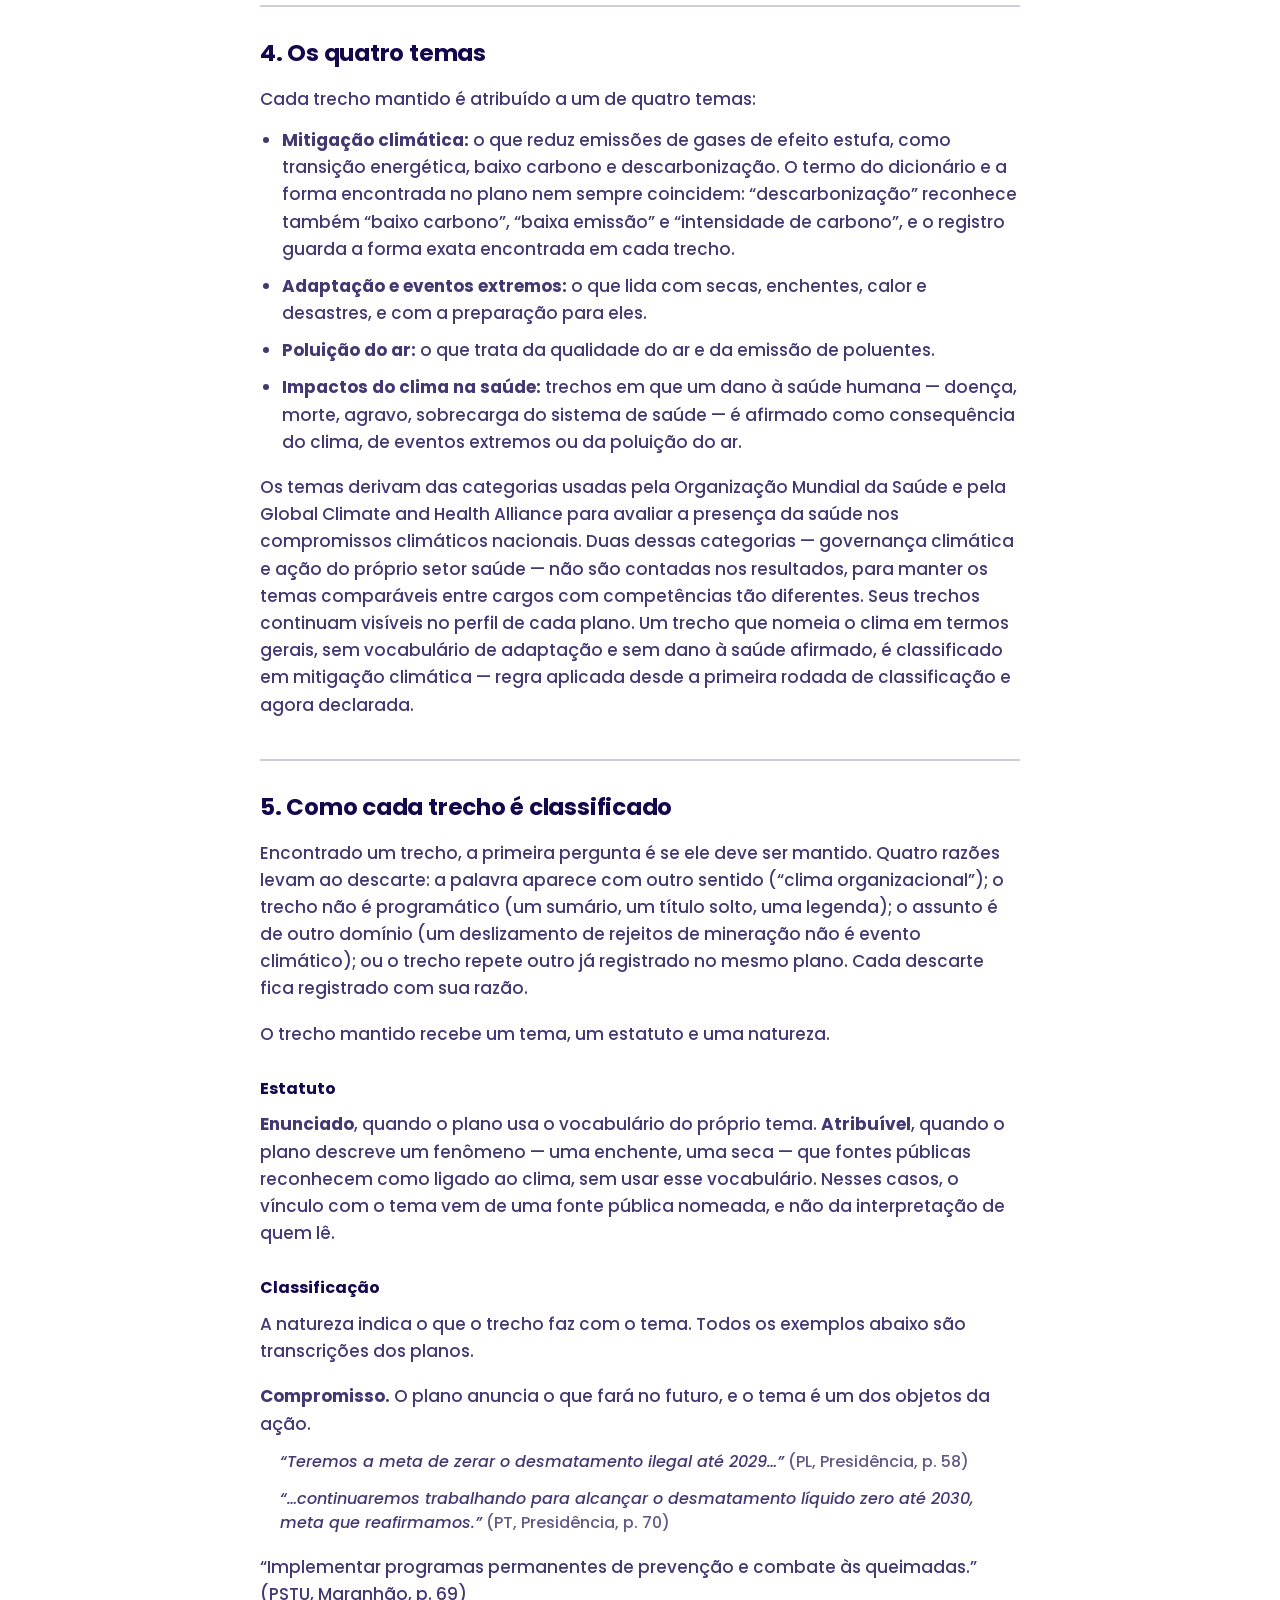
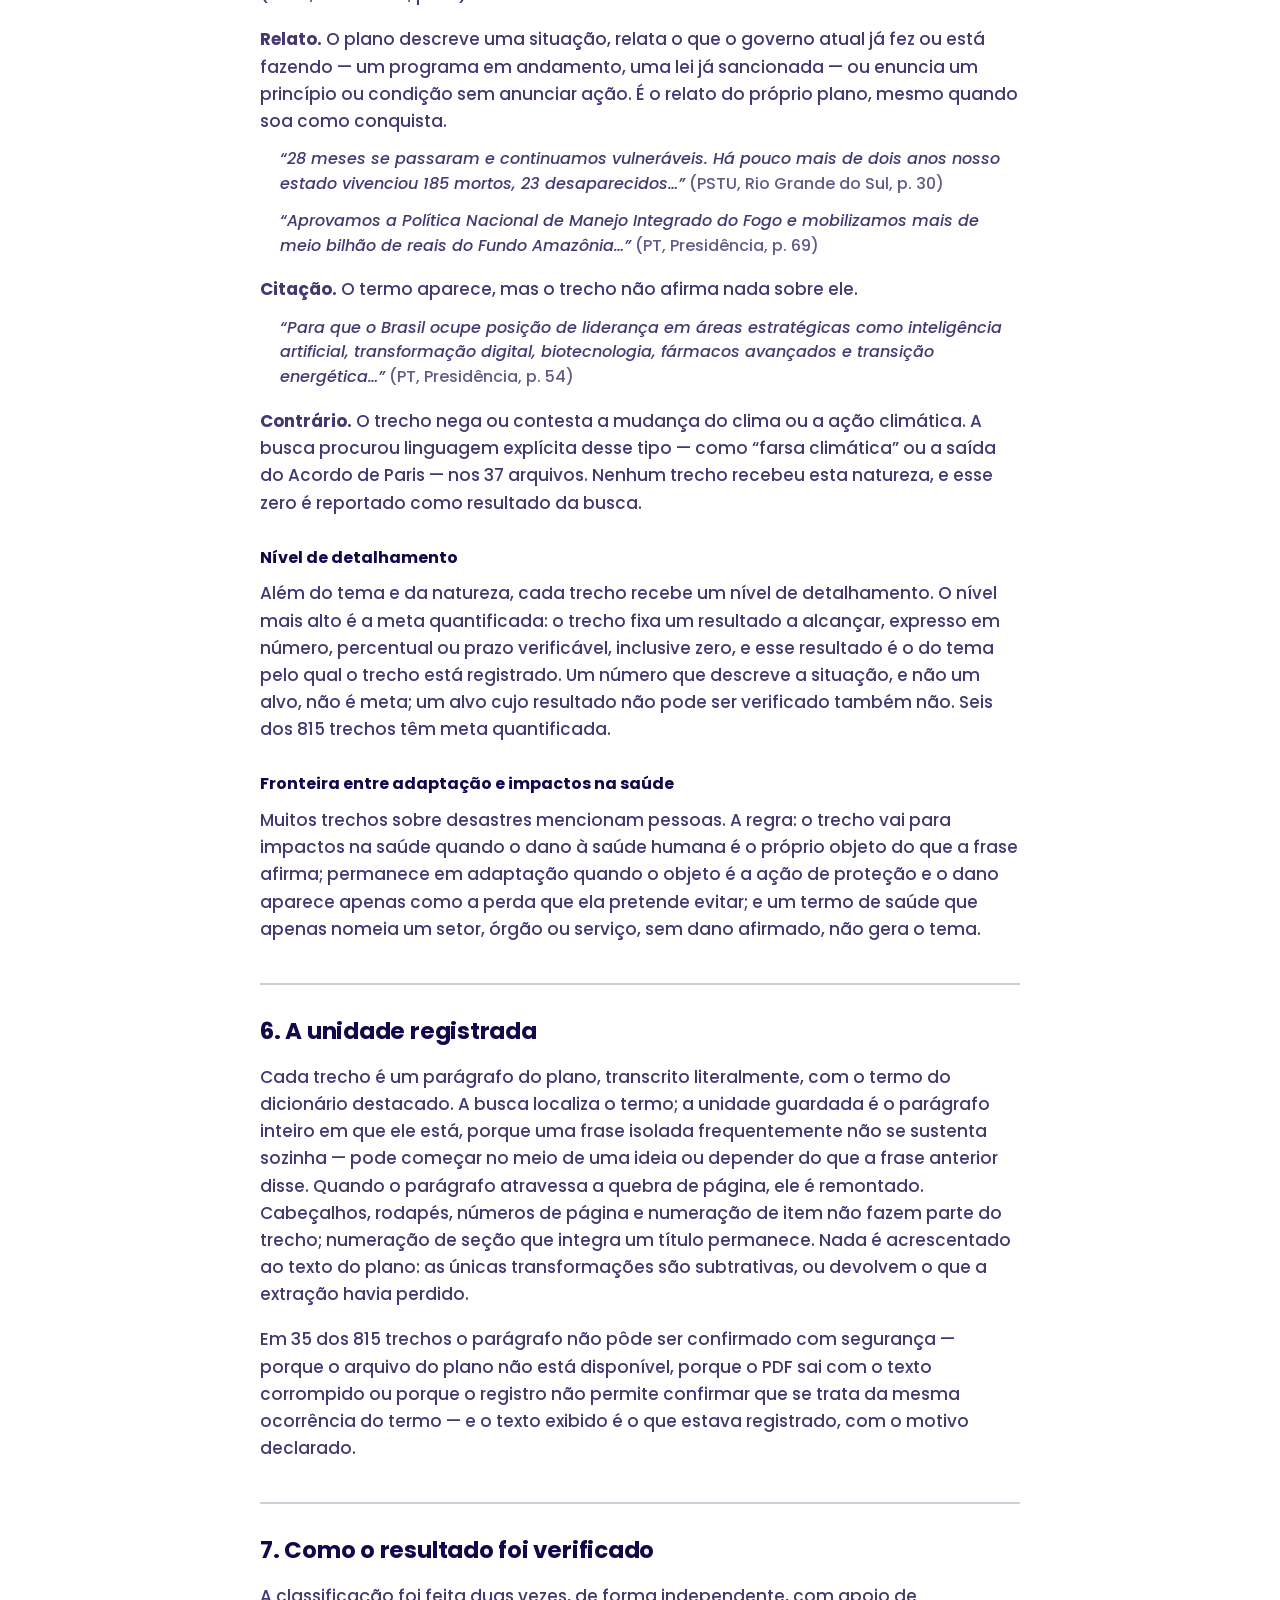
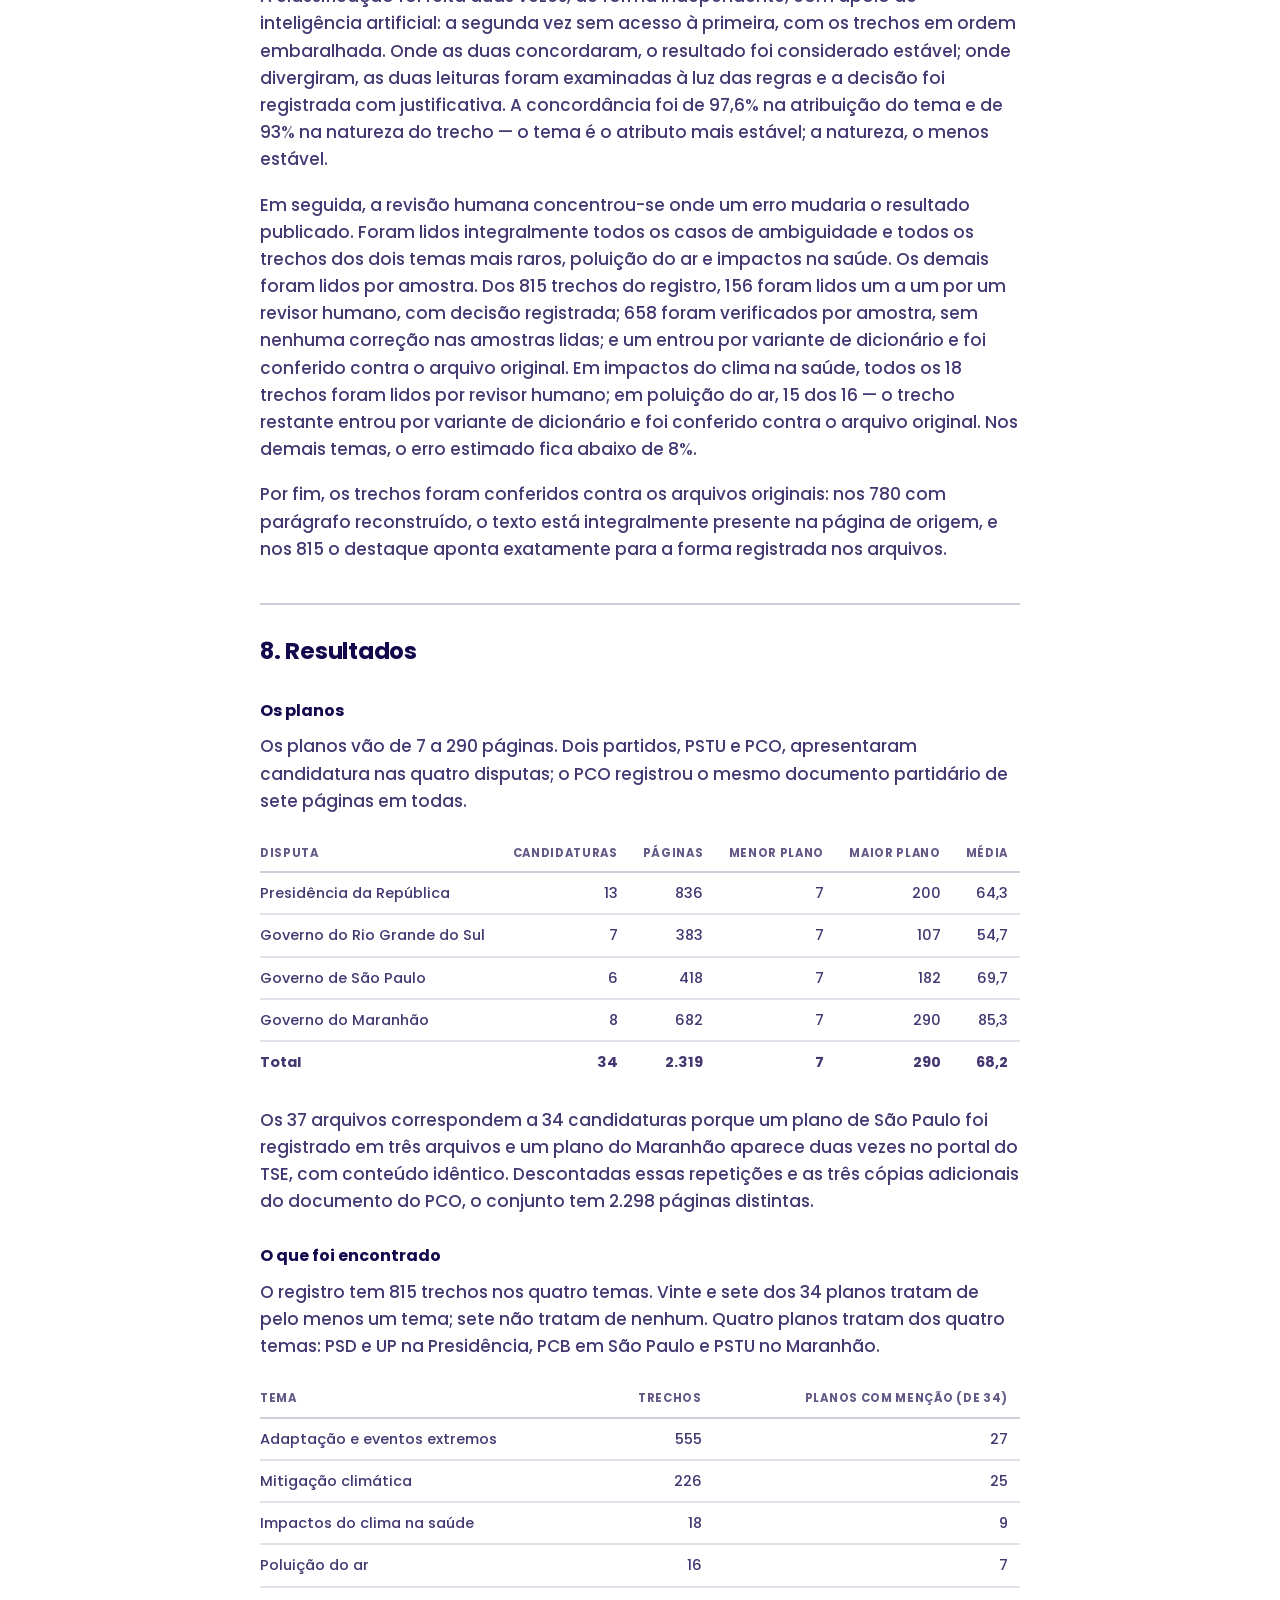
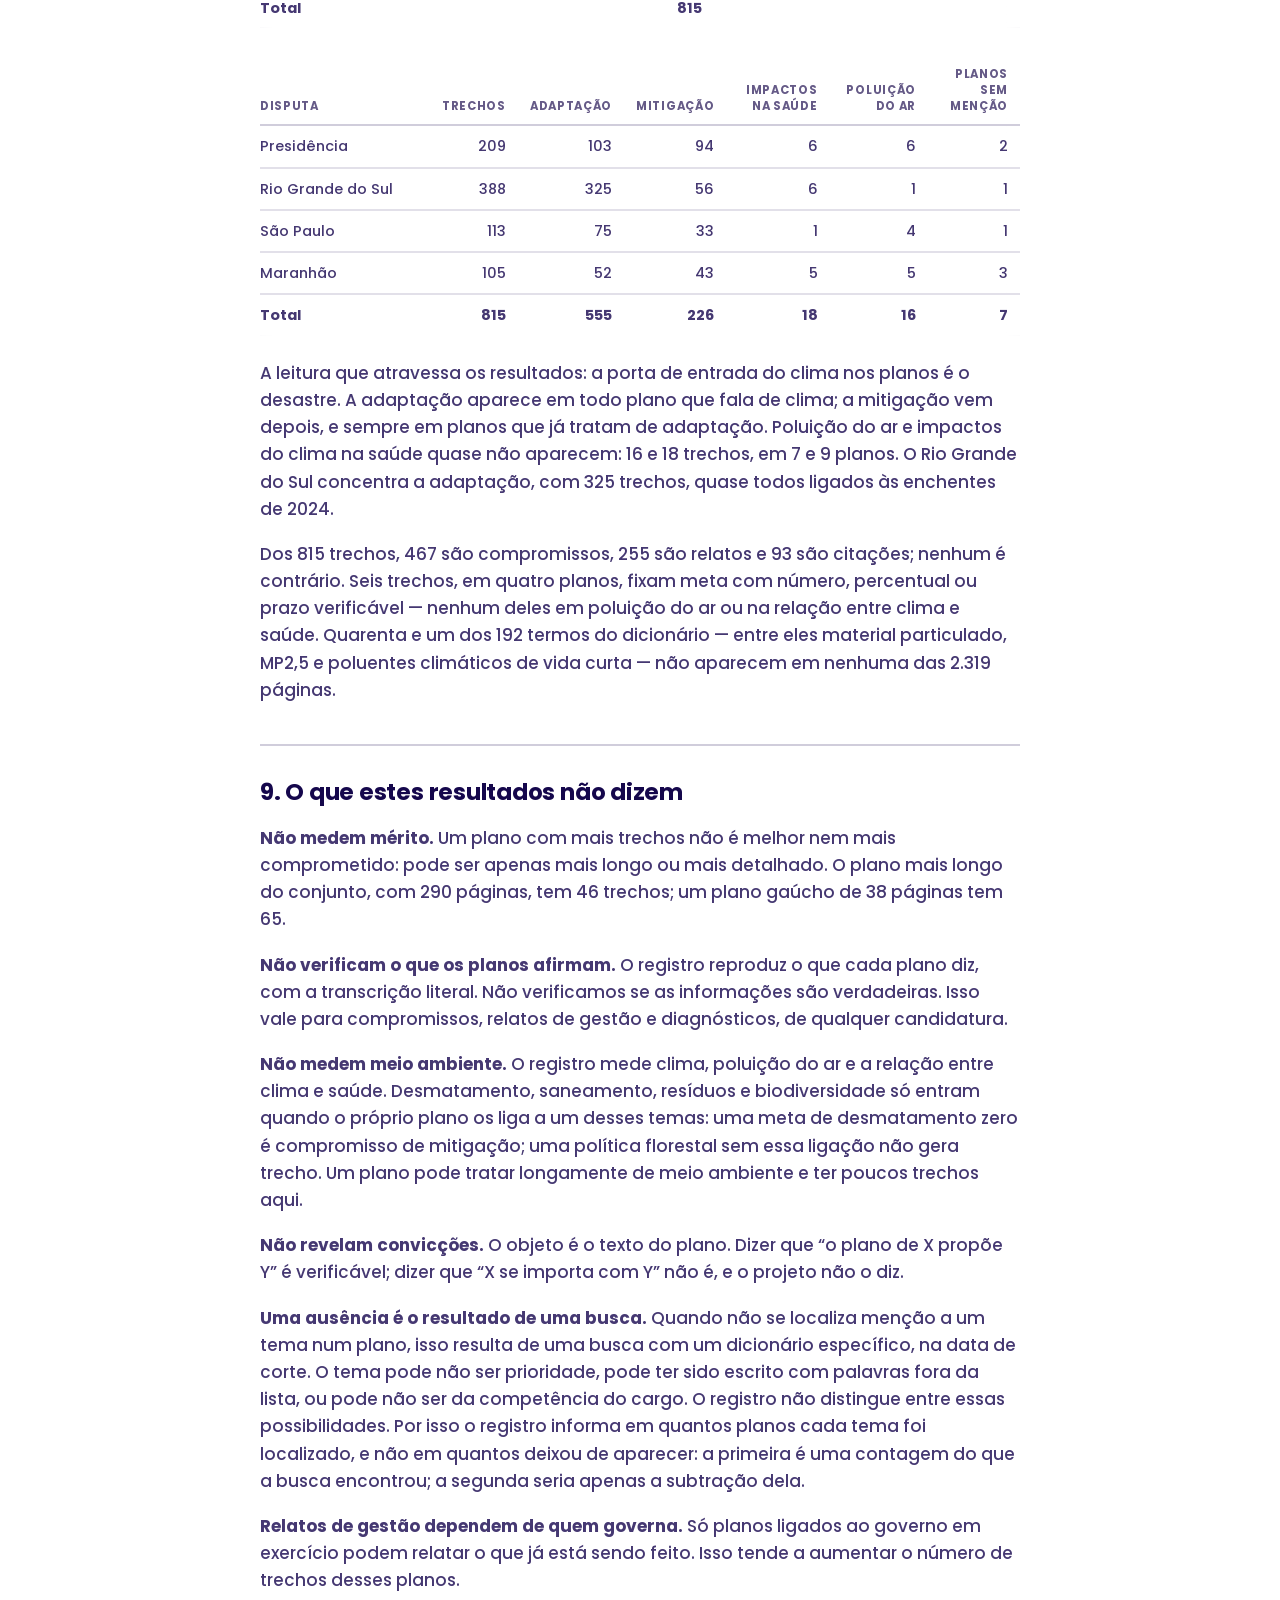
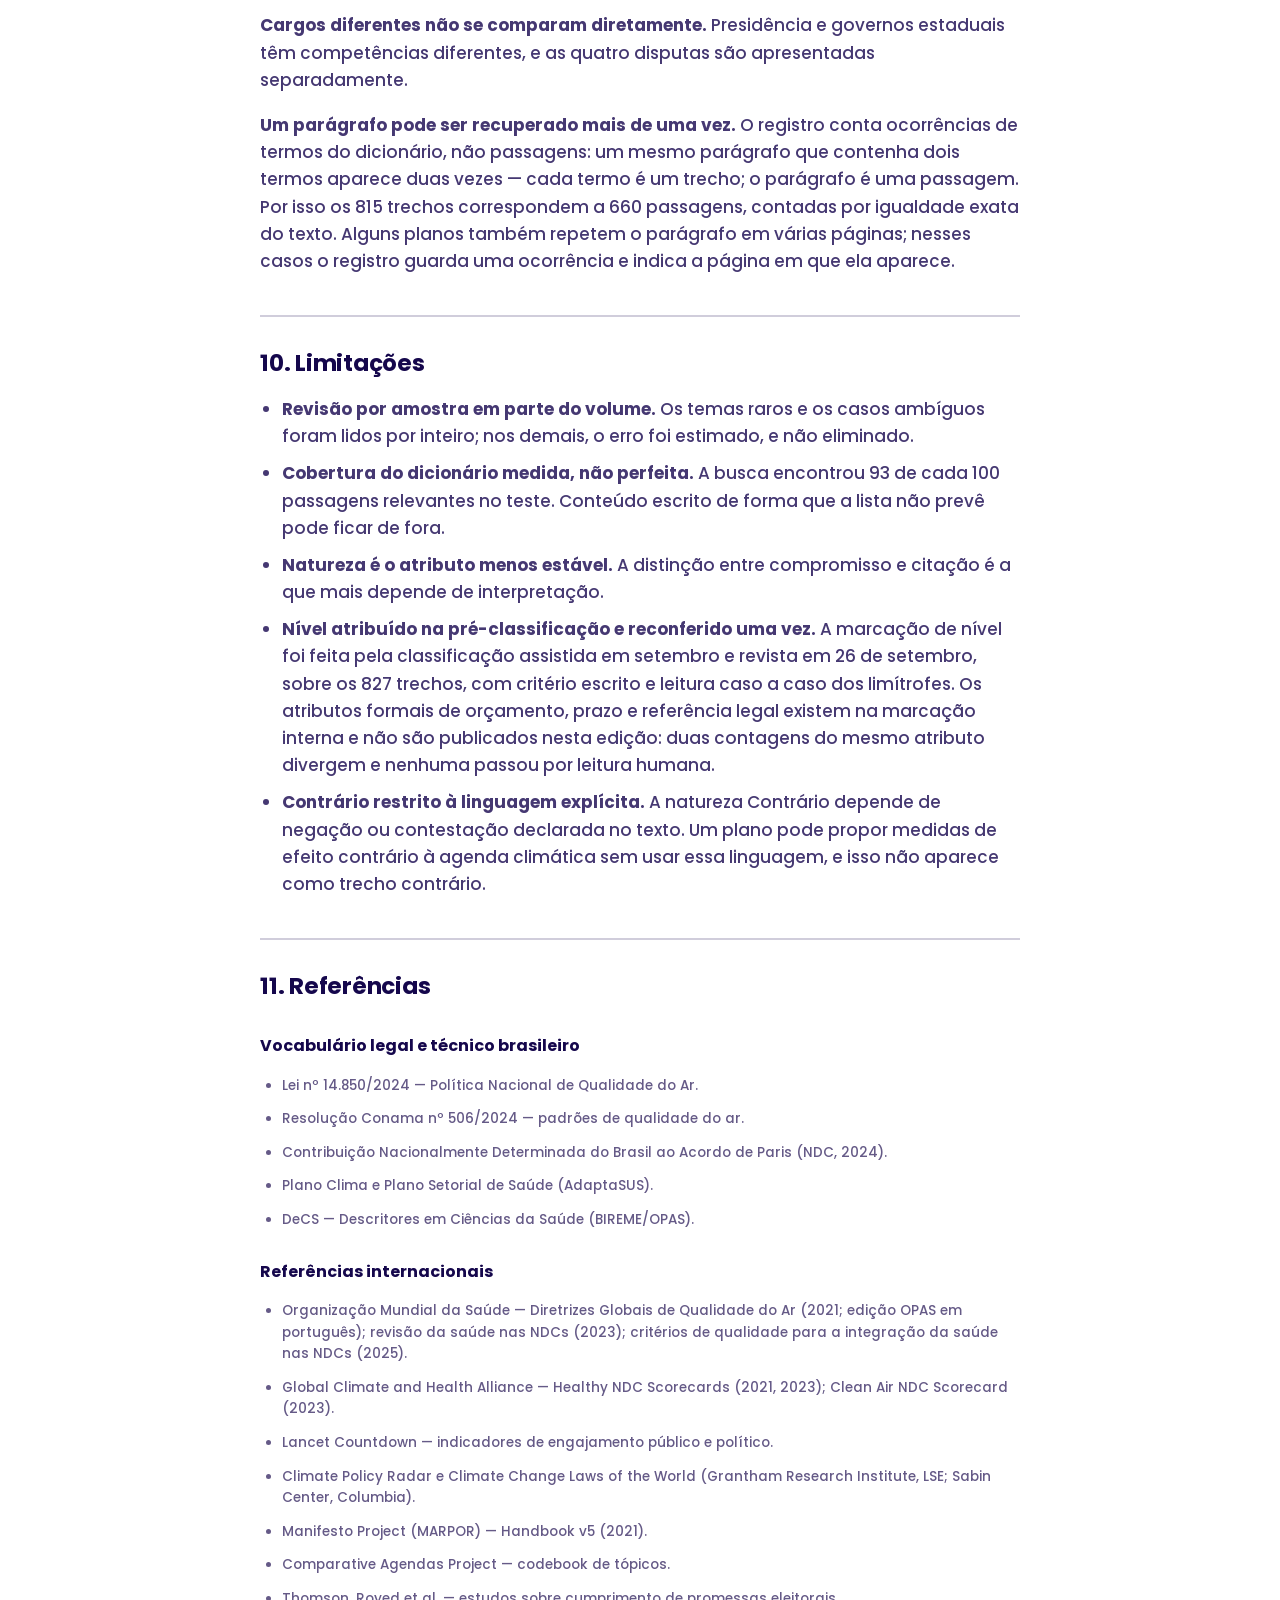
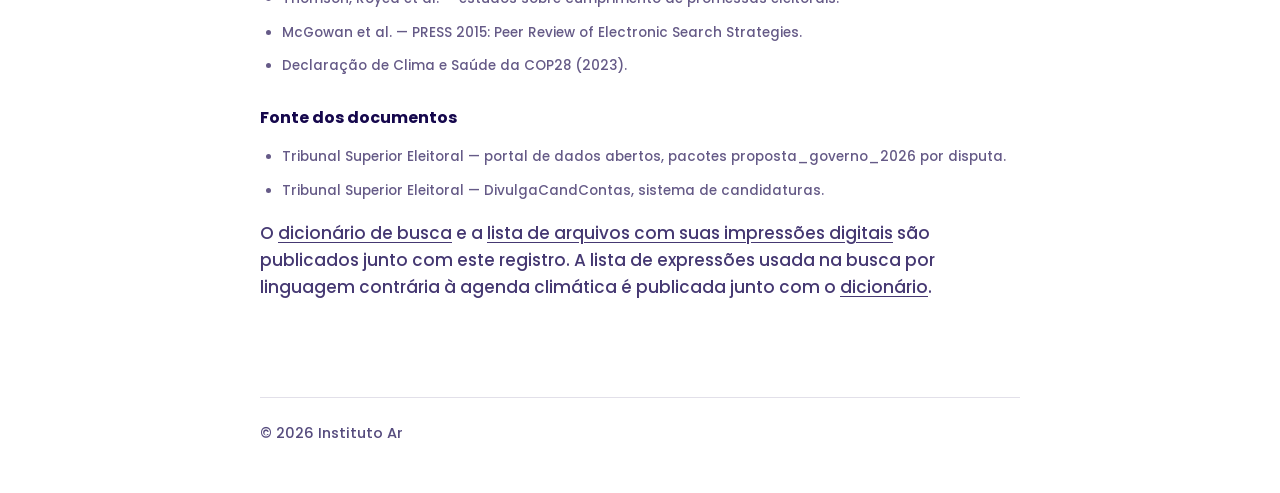
==== commit 782cd4eb: "atualiza para a base final de 28/09: 815 trechos, marca trechos de tabela, agrupa passagens por text" ====
--- a/site/metodologia/index.html
+++ b/site/metodologia/index.html
@@ -10,6 +10,10 @@
 <meta property="og:site_name" content="Monitor Saúde e Clima nas Eleições — Instituto Ar">
 <meta property="og:title" content="Metodologia — Monitor Saúde e Clima nas Eleições">
 <meta property="og:description" content="Como os planos de governo registrados no TSE foram lidos, o que foi encontrado e o que esses resultados permitem — e não permitem — concluir.">
+<meta property="og:url" content="https://saudeeclimanaseleicoes.institutoar.org.br/metodologia/">
+<meta property="og:image" content="https://saudeeclimanaseleicoes.institutoar.org.br/og-image.jpg">
+<meta property="og:image:width" content="1200">
+<meta property="og:image:height" content="630">
 <link rel="icon" type="image/png" sizes="32x32" href="../icons/favicon-32.png">
 <link rel="icon" type="image/png" sizes="16x16" href="../icons/favicon-16.png">
 <link rel="apple-touch-icon" sizes="180x180" href="../icons/apple-touch-icon.png">
@@ -51,7 +55,7 @@
     <h3>1. O que é este trabalho</h3>
     <p>Todo candidato a presidente ou a governador é obrigado por lei a registrar na Justiça Eleitoral um plano de governo. Esses documentos são públicos, mas são longos, desiguais entre si e raramente lidos por inteiro. Este trabalho responde a uma pergunta simples sobre eles: o que os planos de governo das eleições de 2026 dizem — e o que não dizem — sobre mudança climática, poluição do ar e a relação entre clima e saúde?</p>
     <p>A resposta não é uma nota nem um ranking. É um registro: para cada plano, a lista dos trechos em que algum desses temas aparece, com a página e a transcrição literal, para que qualquer pessoa possa abrir o documento original e conferir. O projeto não avalia se um plano é bom ou ruim, nem se as propostas são suficientes. Ele localiza, classifica e torna verificável o que está escrito.</p>
-    <p>Foram analisados os planos de todas as candidaturas à Presidência da República e aos governos do Rio Grande do Sul, de São Paulo e do Maranhão: 34 candidaturas, 37 arquivos, 2.319 páginas e 827 trechos registrados.</p>
+    <p>Foram analisados os planos de todas as candidaturas à Presidência da República e aos governos do Rio Grande do Sul, de São Paulo e do Maranhão: 34 candidaturas, 37 arquivos, 2.319 páginas e 827 trechos registrados, dos quais 815 foram considerados após a revisão manual da coordenação em 28 de setembro.</p>
 
     <h3>2. Quais planos entram</h3>
     <p>O universo é toda candidatura com plano de governo registrado no Tribunal Superior Eleitoral (TSE) para as quatro disputas. Os arquivos vêm exclusivamente do portal de dados abertos do TSE, nunca de sites de campanha ou de redes sociais. A data de corte é 22 de setembro de 2026, às 4h42 (horário de Brasília): o registro reflete os planos disponíveis naquele momento.</p>
@@ -106,18 +110,18 @@
     <p class="doc-exemplo"><em>“Para que o Brasil ocupe posição de liderança em áreas estratégicas como inteligência artificial, transformação digital, biotecnologia, fármacos avançados e transição energética…”</em> <span>(PT, Presidência, p. 54)</span></p>
     <p><b>Contrário.</b> O trecho nega ou contesta a mudança do clima ou a ação climática. A busca procurou linguagem explícita desse tipo — como “farsa climática” ou a saída do Acordo de Paris — nos 37 arquivos. Nenhum trecho recebeu esta natureza, e esse zero é reportado como resultado da busca.</p>
     <h4>Nível de detalhamento</h4>
-    <p>Além do tema e da natureza, cada trecho recebe um nível de detalhamento. O nível mais alto é a meta quantificada: o trecho fixa um resultado a alcançar, expresso em número, percentual ou prazo verificável, inclusive zero, e esse resultado é o do tema pelo qual o trecho está registrado. Um número que descreve a situação, e não um alvo, não é meta; um alvo cujo resultado não pode ser verificado também não. Seis dos 827 trechos têm meta quantificada.</p>
+    <p>Além do tema e da natureza, cada trecho recebe um nível de detalhamento. O nível mais alto é a meta quantificada: o trecho fixa um resultado a alcançar, expresso em número, percentual ou prazo verificável, inclusive zero, e esse resultado é o do tema pelo qual o trecho está registrado. Um número que descreve a situação, e não um alvo, não é meta; um alvo cujo resultado não pode ser verificado também não. Seis dos 815 trechos têm meta quantificada.</p>
     <h4>Fronteira entre adaptação e impactos na saúde</h4>
     <p>Muitos trechos sobre desastres mencionam pessoas. A regra: o trecho vai para impactos na saúde quando o dano à saúde humana é o próprio objeto do que a frase afirma; permanece em adaptação quando o objeto é a ação de proteção e o dano aparece apenas como a perda que ela pretende evitar; e um termo de saúde que apenas nomeia um setor, órgão ou serviço, sem dano afirmado, não gera o tema.</p>
 
     <h3>6. A unidade registrada</h3>
     <p>Cada trecho é um parágrafo do plano, transcrito literalmente, com o termo do dicionário destacado. A busca localiza o termo; a unidade guardada é o parágrafo inteiro em que ele está, porque uma frase isolada frequentemente não se sustenta sozinha — pode começar no meio de uma ideia ou depender do que a frase anterior disse. Quando o parágrafo atravessa a quebra de página, ele é remontado. Cabeçalhos, rodapés, números de página e numeração de item não fazem parte do trecho; numeração de seção que integra um título permanece. Nada é acrescentado ao texto do plano: as únicas transformações são subtrativas, ou devolvem o que a extração havia perdido.</p>
-    <p>Em 36 dos 827 trechos o parágrafo não pôde ser confirmado com segurança — porque o arquivo do plano não está disponível, porque o PDF sai com o texto corrompido ou porque o registro não permite confirmar que se trata da mesma ocorrência do termo — e o texto exibido é o que estava registrado, com o motivo declarado.</p>
+    <p>Em 35 dos 815 trechos o parágrafo não pôde ser confirmado com segurança — porque o arquivo do plano não está disponível, porque o PDF sai com o texto corrompido ou porque o registro não permite confirmar que se trata da mesma ocorrência do termo — e o texto exibido é o que estava registrado, com o motivo declarado.</p>
 
     <h3>7. Como o resultado foi verificado</h3>
     <p>A classificação foi feita duas vezes, de forma independente, com apoio de inteligência artificial: a segunda vez sem acesso à primeira, com os trechos em ordem embaralhada. Onde as duas concordaram, o resultado foi considerado estável; onde divergiram, as duas leituras foram examinadas à luz das regras e a decisão foi registrada com justificativa. A concordância foi de 97,6% na atribuição do tema e de 93% na natureza do trecho — o tema é o atributo mais estável; a natureza, o menos estável.</p>
-    <p>Em seguida, a revisão humana concentrou-se onde um erro mudaria o resultado publicado. Foram lidos integralmente todos os casos de ambiguidade e todos os trechos dos dois temas mais raros, poluição do ar e impactos na saúde. Os demais foram lidos por amostra. Dos 827 trechos do registro, 158 foram lidos um a um por um revisor humano, com decisão registrada; 668 foram verificados por amostra, sem nenhuma correção nas amostras lidas; e um entrou por variante de dicionário e foi conferido contra o arquivo original. As filas de leitura somaram 171 itens: os 13 a mais foram candidatos descartados ou que ficaram fora dos quatro temas, e por isso não aparecem no registro. Em impactos do clima na saúde, todos os 18 trechos foram lidos por revisor humano; em poluição do ar, 15 dos 16 — o trecho restante entrou por variante de dicionário e foi conferido contra o arquivo original. Nos demais temas, o erro estimado fica abaixo de 8%.</p>
-    <p>Por fim, os trechos foram conferidos contra os arquivos originais: nos 791 com parágrafo reconstruído, o texto está integralmente presente na página de origem, e nos 827 o destaque aponta exatamente para a forma registrada nos arquivos.</p>
+    <p>Em seguida, a revisão humana concentrou-se onde um erro mudaria o resultado publicado. Foram lidos integralmente todos os casos de ambiguidade e todos os trechos dos dois temas mais raros, poluição do ar e impactos na saúde. Os demais foram lidos por amostra. Dos 815 trechos do registro, 156 foram lidos um a um por um revisor humano, com decisão registrada; 658 foram verificados por amostra, sem nenhuma correção nas amostras lidas; e um entrou por variante de dicionário e foi conferido contra o arquivo original. Em impactos do clima na saúde, todos os 18 trechos foram lidos por revisor humano; em poluição do ar, 15 dos 16 — o trecho restante entrou por variante de dicionário e foi conferido contra o arquivo original. Nos demais temas, o erro estimado fica abaixo de 8%.</p>
+    <p>Por fim, os trechos foram conferidos contra os arquivos originais: nos 780 com parágrafo reconstruído, o texto está integralmente presente na página de origem, e nos 815 o destaque aponta exatamente para a forma registrada nos arquivos.</p>
 
     <h3>8. Resultados</h3>
     <h4>Os planos</h4>
@@ -136,16 +140,16 @@
     </div>
     <p>Os 37 arquivos correspondem a 34 candidaturas porque um plano de São Paulo foi registrado em três arquivos e um plano do Maranhão aparece duas vezes no portal do TSE, com conteúdo idêntico. Descontadas essas repetições e as três cópias adicionais do documento do PCO, o conjunto tem 2.298 páginas distintas.</p>
     <h4>O que foi encontrado</h4>
-    <p>O registro tem 827 trechos nos quatro temas. Vinte e sete dos 34 planos tratam de pelo menos um tema; sete não tratam de nenhum. Quatro planos tratam dos quatro temas: PSD e UP na Presidência, PCB em São Paulo e PSTU no Maranhão.</p>
+    <p>O registro tem 815 trechos nos quatro temas. Vinte e sete dos 34 planos tratam de pelo menos um tema; sete não tratam de nenhum. Quatro planos tratam dos quatro temas: PSD e UP na Presidência, PCB em São Paulo e PSTU no Maranhão.</p>
     <div class="doc-tabela" role="region" tabindex="0" aria-label="Tabela de trechos por tema">
       <table>
         <thead><tr><th>Tema</th><th>Trechos</th><th>Planos com menção (de 34)</th></tr></thead>
         <tbody>
-          <tr><td>Adaptação e eventos extremos</td><td>560</td><td>27</td></tr>
-          <tr><td>Mitigação climática</td><td>233</td><td>25</td></tr>
+          <tr><td>Adaptação e eventos extremos</td><td>555</td><td>27</td></tr>
+          <tr><td>Mitigação climática</td><td>226</td><td>25</td></tr>
           <tr><td>Impactos do clima na saúde</td><td>18</td><td>9</td></tr>
           <tr><td>Poluição do ar</td><td>16</td><td>7</td></tr>
-          <tr class="total"><td>Total</td><td>827</td><td></td></tr>
+          <tr class="total"><td>Total</td><td>815</td><td></td></tr>
         </tbody>
       </table>
     </div>
@@ -153,16 +157,16 @@
       <table>
         <thead><tr><th>Disputa</th><th>Trechos</th><th>Adaptação</th><th>Mitigação</th><th>Impactos na saúde</th><th>Poluição do ar</th><th>Planos sem menção</th></tr></thead>
         <tbody>
-          <tr><td>Presidência</td><td>219</td><td>107</td><td>100</td><td>6</td><td>6</td><td>2</td></tr>
-          <tr><td>Rio Grande do Sul</td><td>389</td><td>326</td><td>56</td><td>6</td><td>1</td><td>1</td></tr>
-          <tr><td>São Paulo</td><td>114</td><td>75</td><td>34</td><td>1</td><td>4</td><td>1</td></tr>
+          <tr><td>Presidência</td><td>209</td><td>103</td><td>94</td><td>6</td><td>6</td><td>2</td></tr>
+          <tr><td>Rio Grande do Sul</td><td>388</td><td>325</td><td>56</td><td>6</td><td>1</td><td>1</td></tr>
+          <tr><td>São Paulo</td><td>113</td><td>75</td><td>33</td><td>1</td><td>4</td><td>1</td></tr>
           <tr><td>Maranhão</td><td>105</td><td>52</td><td>43</td><td>5</td><td>5</td><td>3</td></tr>
-          <tr class="total"><td>Total</td><td>827</td><td>560</td><td>233</td><td>18</td><td>16</td><td>7</td></tr>
+          <tr class="total"><td>Total</td><td>815</td><td>555</td><td>226</td><td>18</td><td>16</td><td>7</td></tr>
         </tbody>
       </table>
     </div>
-    <p>A leitura que atravessa os resultados: a porta de entrada do clima nos planos é o desastre. A adaptação aparece em todo plano que fala de clima; a mitigação vem depois, e sempre em planos que já tratam de adaptação. Poluição do ar e impactos do clima na saúde quase não aparecem: 16 e 18 trechos, em 7 e 9 planos. O Rio Grande do Sul concentra a adaptação, com 326 trechos, quase todos ligados às enchentes de 2024.</p>
-    <p>Dos 827 trechos, 472 são compromissos, 255 são relatos e 100 são citações; nenhum é contrário. Seis trechos, em quatro planos, fixam meta com número, percentual ou prazo verificável — nenhum deles em poluição do ar ou na relação entre clima e saúde. Quarenta e um dos 192 termos do dicionário — entre eles material particulado, MP2,5 e poluentes climáticos de vida curta — não aparecem em nenhuma das 2.319 páginas.</p>
+    <p>A leitura que atravessa os resultados: a porta de entrada do clima nos planos é o desastre. A adaptação aparece em todo plano que fala de clima; a mitigação vem depois, e sempre em planos que já tratam de adaptação. Poluição do ar e impactos do clima na saúde quase não aparecem: 16 e 18 trechos, em 7 e 9 planos. O Rio Grande do Sul concentra a adaptação, com 325 trechos, quase todos ligados às enchentes de 2024.</p>
+    <p>Dos 815 trechos, 467 são compromissos, 255 são relatos e 93 são citações; nenhum é contrário. Seis trechos, em quatro planos, fixam meta com número, percentual ou prazo verificável — nenhum deles em poluição do ar ou na relação entre clima e saúde. Quarenta e um dos 192 termos do dicionário — entre eles material particulado, MP2,5 e poluentes climáticos de vida curta — não aparecem em nenhuma das 2.319 páginas.</p>
 
     <h3>9. O que estes resultados não dizem</h3>
     <p><b>Não medem mérito.</b> Um plano com mais trechos não é melhor nem mais comprometido: pode ser apenas mais longo ou mais detalhado. O plano mais longo do conjunto, com 290 páginas, tem 46 trechos; um plano gaúcho de 38 páginas tem 65.</p>
@@ -172,7 +176,7 @@
     <p><b>Uma ausência é o resultado de uma busca.</b> Quando não se localiza menção a um tema num plano, isso resulta de uma busca com um dicionário específico, na data de corte. O tema pode não ser prioridade, pode ter sido escrito com palavras fora da lista, ou pode não ser da competência do cargo. O registro não distingue entre essas possibilidades. Por isso o registro informa em quantos planos cada tema foi localizado, e não em quantos deixou de aparecer: a primeira é uma contagem do que a busca encontrou; a segunda seria apenas a subtração dela.</p>
     <p><b>Relatos de gestão dependem de quem governa.</b> Só planos ligados ao governo em exercício podem relatar o que já está sendo feito. Isso tende a aumentar o número de trechos desses planos.</p>
     <p><b>Cargos diferentes não se comparam diretamente.</b> Presidência e governos estaduais têm competências diferentes, e as quatro disputas são apresentadas separadamente.</p>
-    <p><b>Um parágrafo pode ser recuperado mais de uma vez.</b> O registro conta ocorrências de termos do dicionário, não passagens: um mesmo parágrafo que contenha dois termos aparece duas vezes. Os 827 trechos correspondem a 664 passagens distintas dos planos, contadas por igualdade exata do texto. Alguns planos também repetem o parágrafo em várias páginas; nesses casos o registro guarda uma ocorrência e indica a página em que ela aparece.</p>
+    <p><b>Um parágrafo pode ser recuperado mais de uma vez.</b> O registro conta ocorrências de termos do dicionário, não passagens: um mesmo parágrafo que contenha dois termos aparece duas vezes — cada termo é um trecho; o parágrafo é uma passagem. Por isso os 815 trechos correspondem a 660 passagens, contadas por igualdade exata do texto. Alguns planos também repetem o parágrafo em várias páginas; nesses casos o registro guarda uma ocorrência e indica a página em que ela aparece.</p>
 
     <h3>10. Limitações</h3>
     <ul class="doc-lista">
--- a/site/styles.css
+++ b/site/styles.css
@@ -473,6 +473,7 @@
 .tr-mais:hover{color:var(--title)}
 .tr-mais + .tr-meta{margin-top:4px}
 .dlg-aviso{margin:14px 0 8px;font-size:14px;line-height:1.5;color:var(--mute)}
+.tr-tabela-nota{margin-top:10px;font-size:13px;line-height:1.5;font-style:italic;color:var(--mute)}
 .tr-txt mark{background:#FFC20E;color:var(--title);border-radius:2px;padding:0 2px;box-decoration-break:clone;-webkit-box-decoration-break:clone}
 .tr-meta{display:flex;flex-wrap:wrap;align-items:center;gap:10px;margin-top:16px}
 .tr-pag{margin-left:auto;font-size:14px;color:var(--mute);font-variant-numeric:tabular-nums}
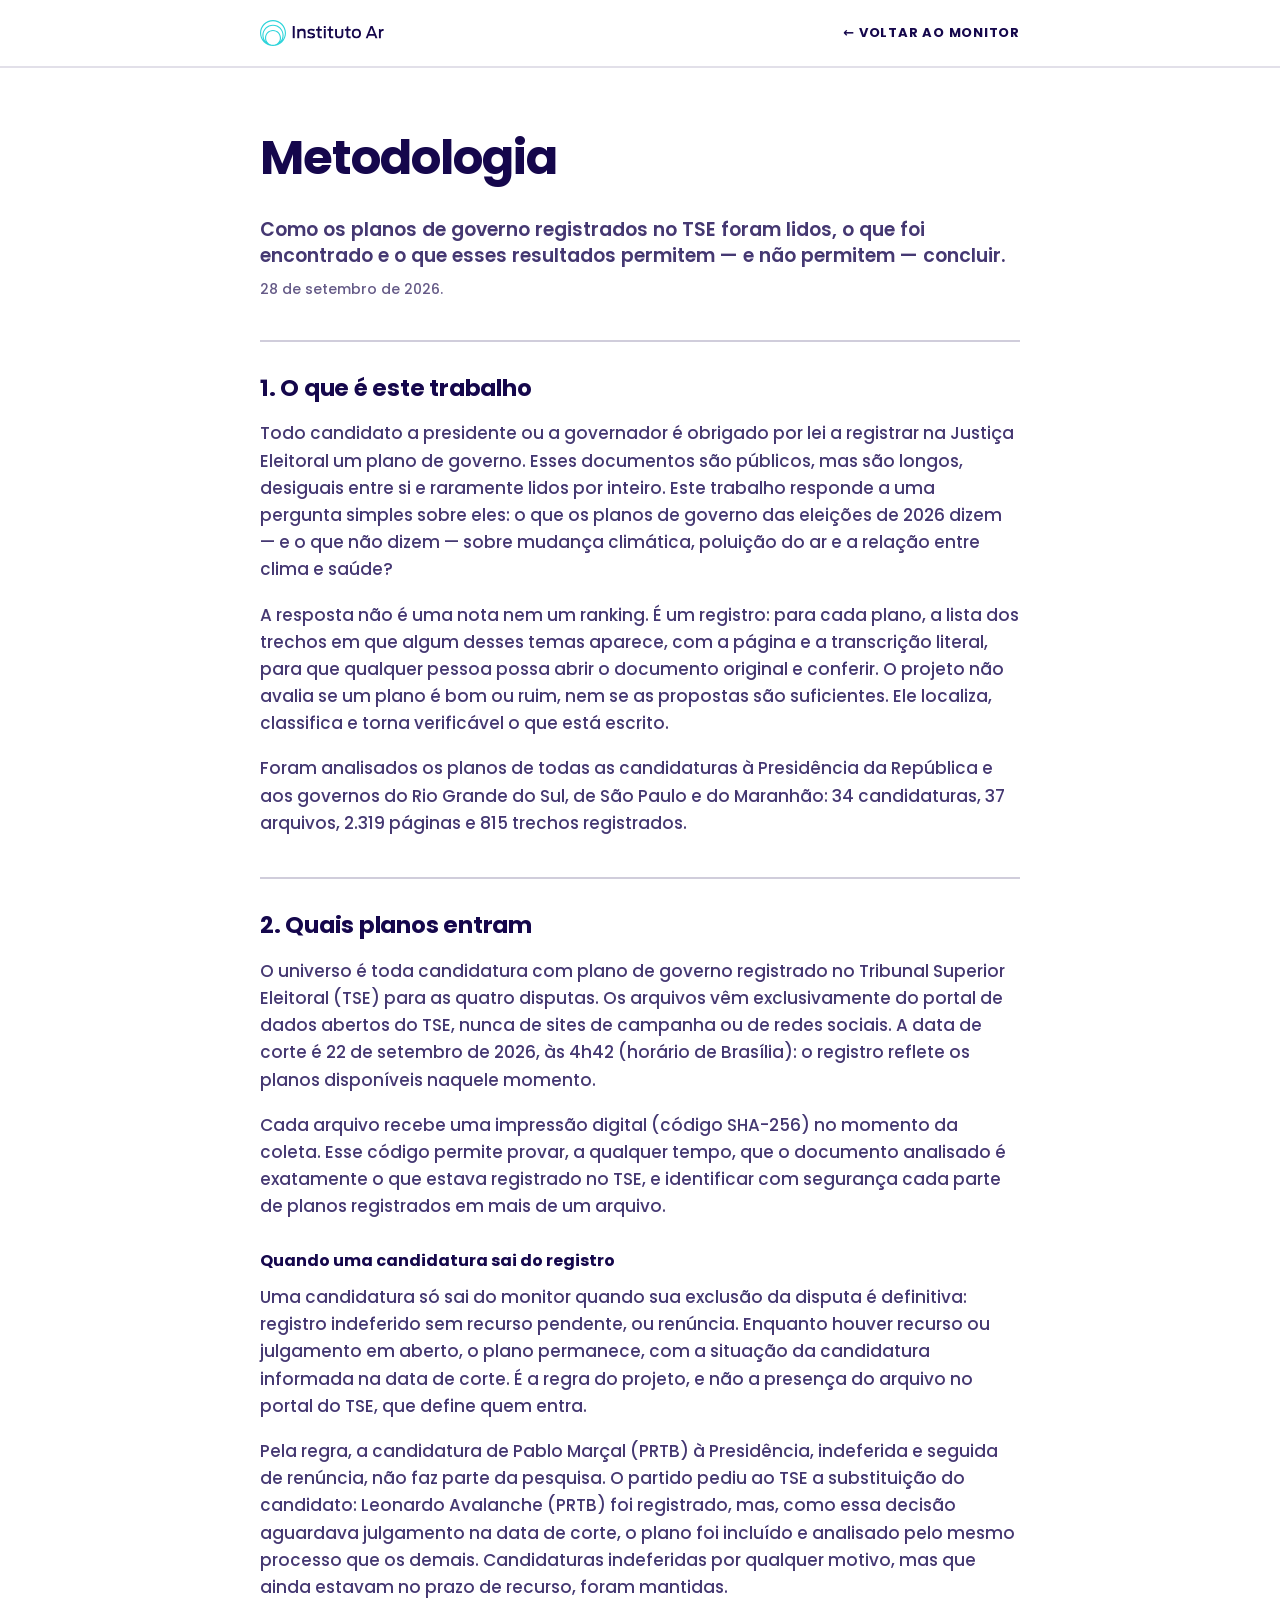
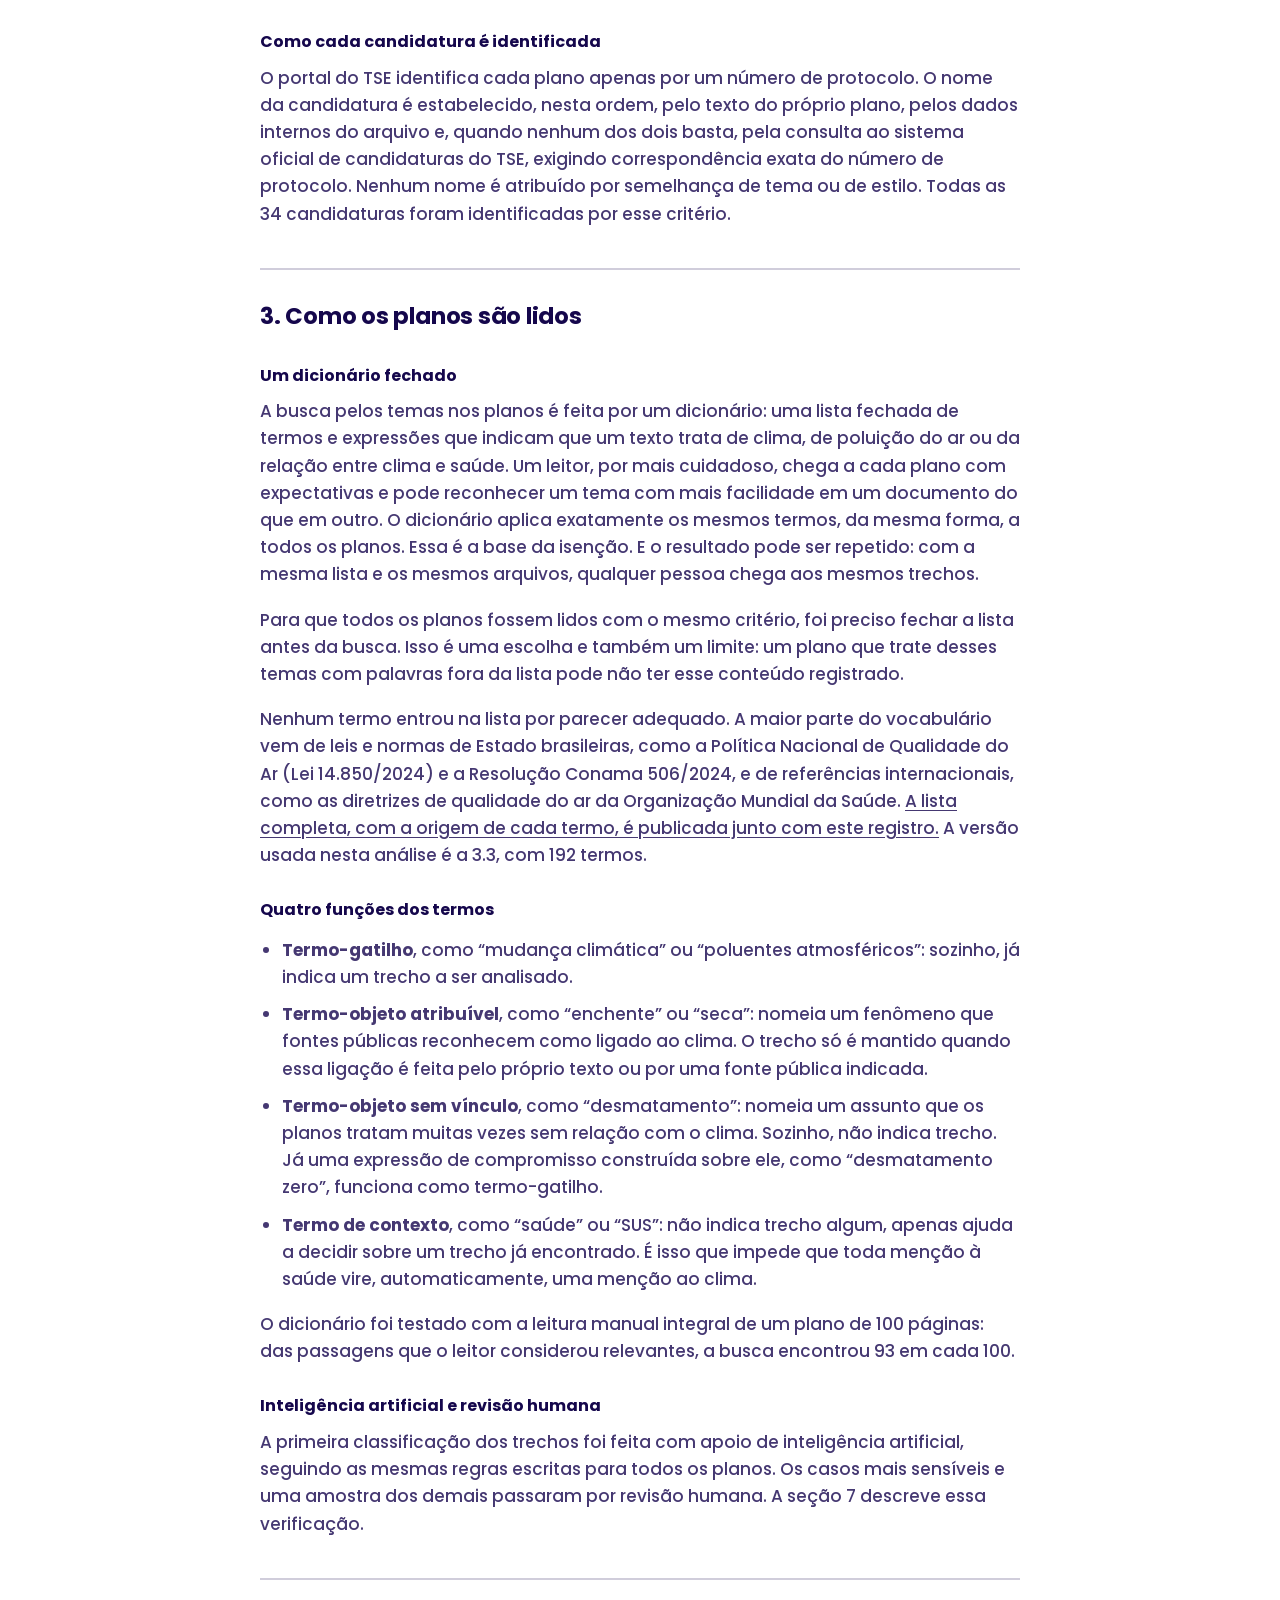
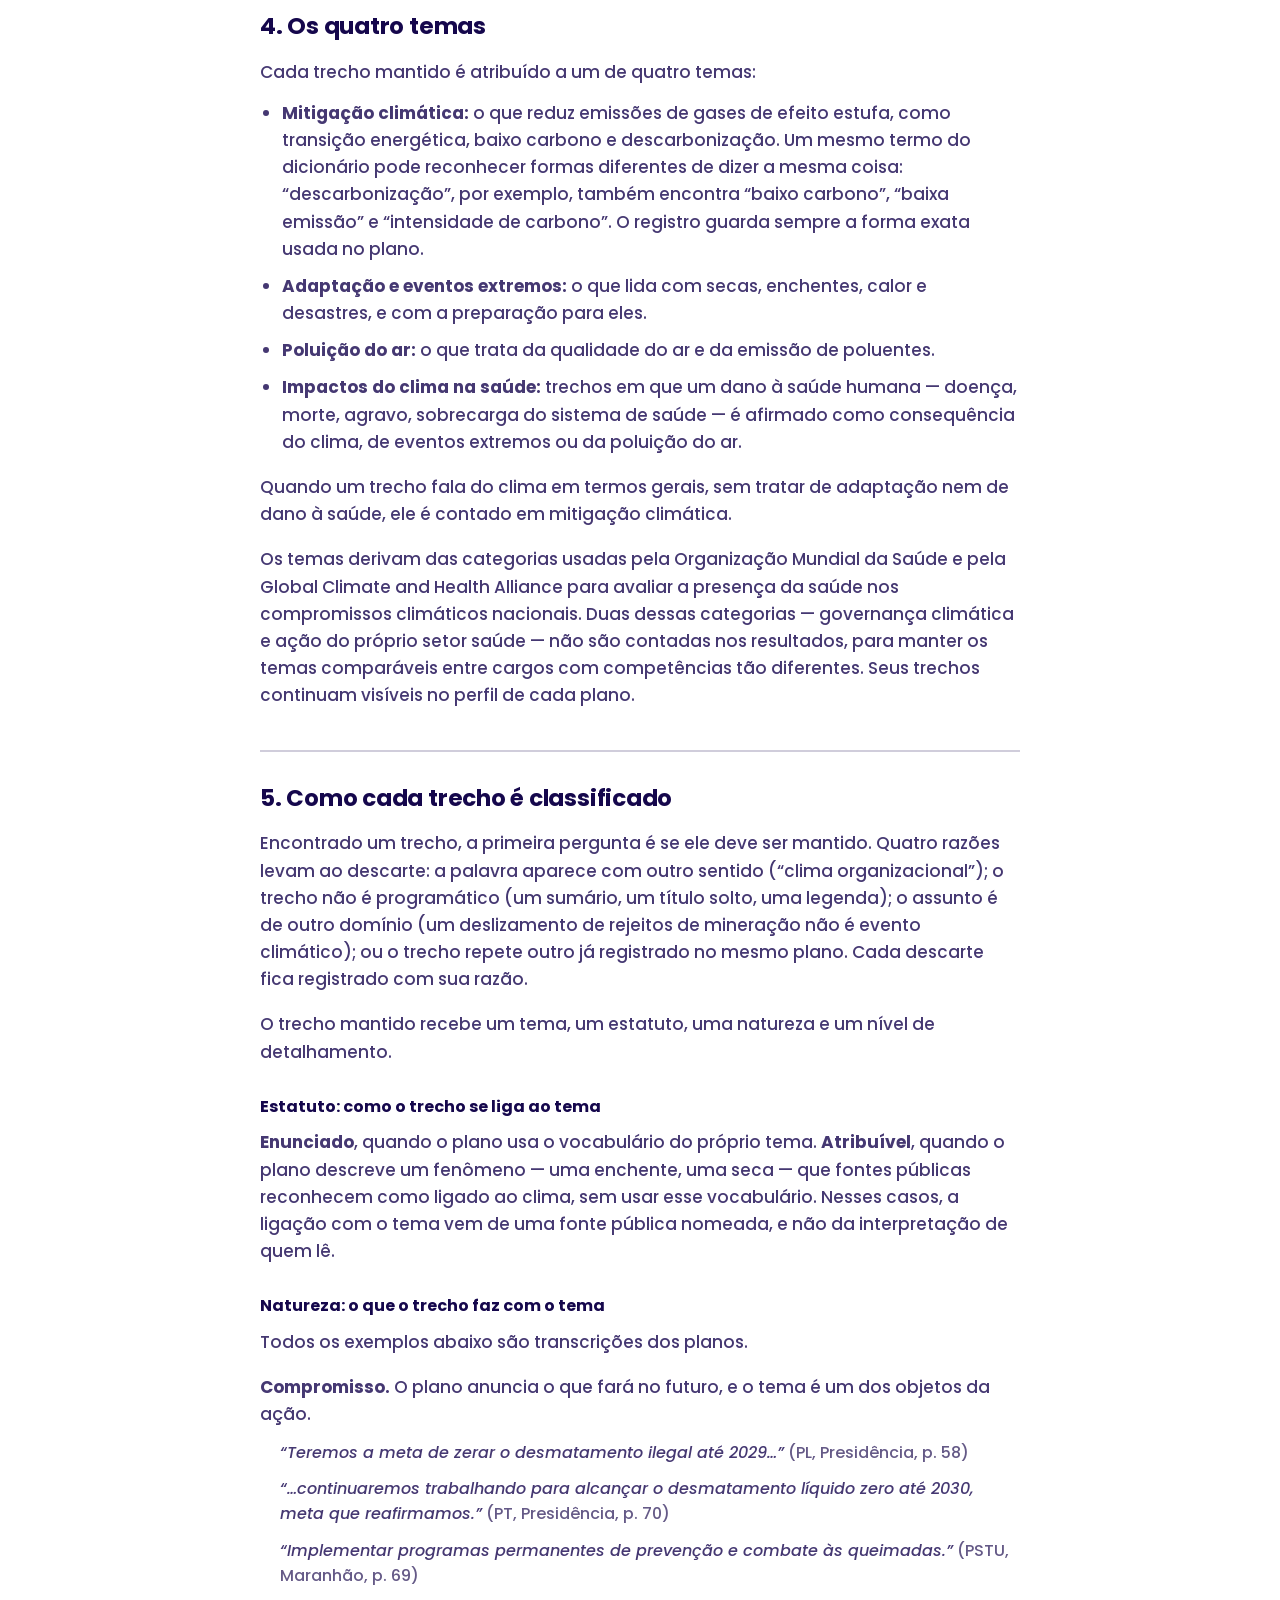
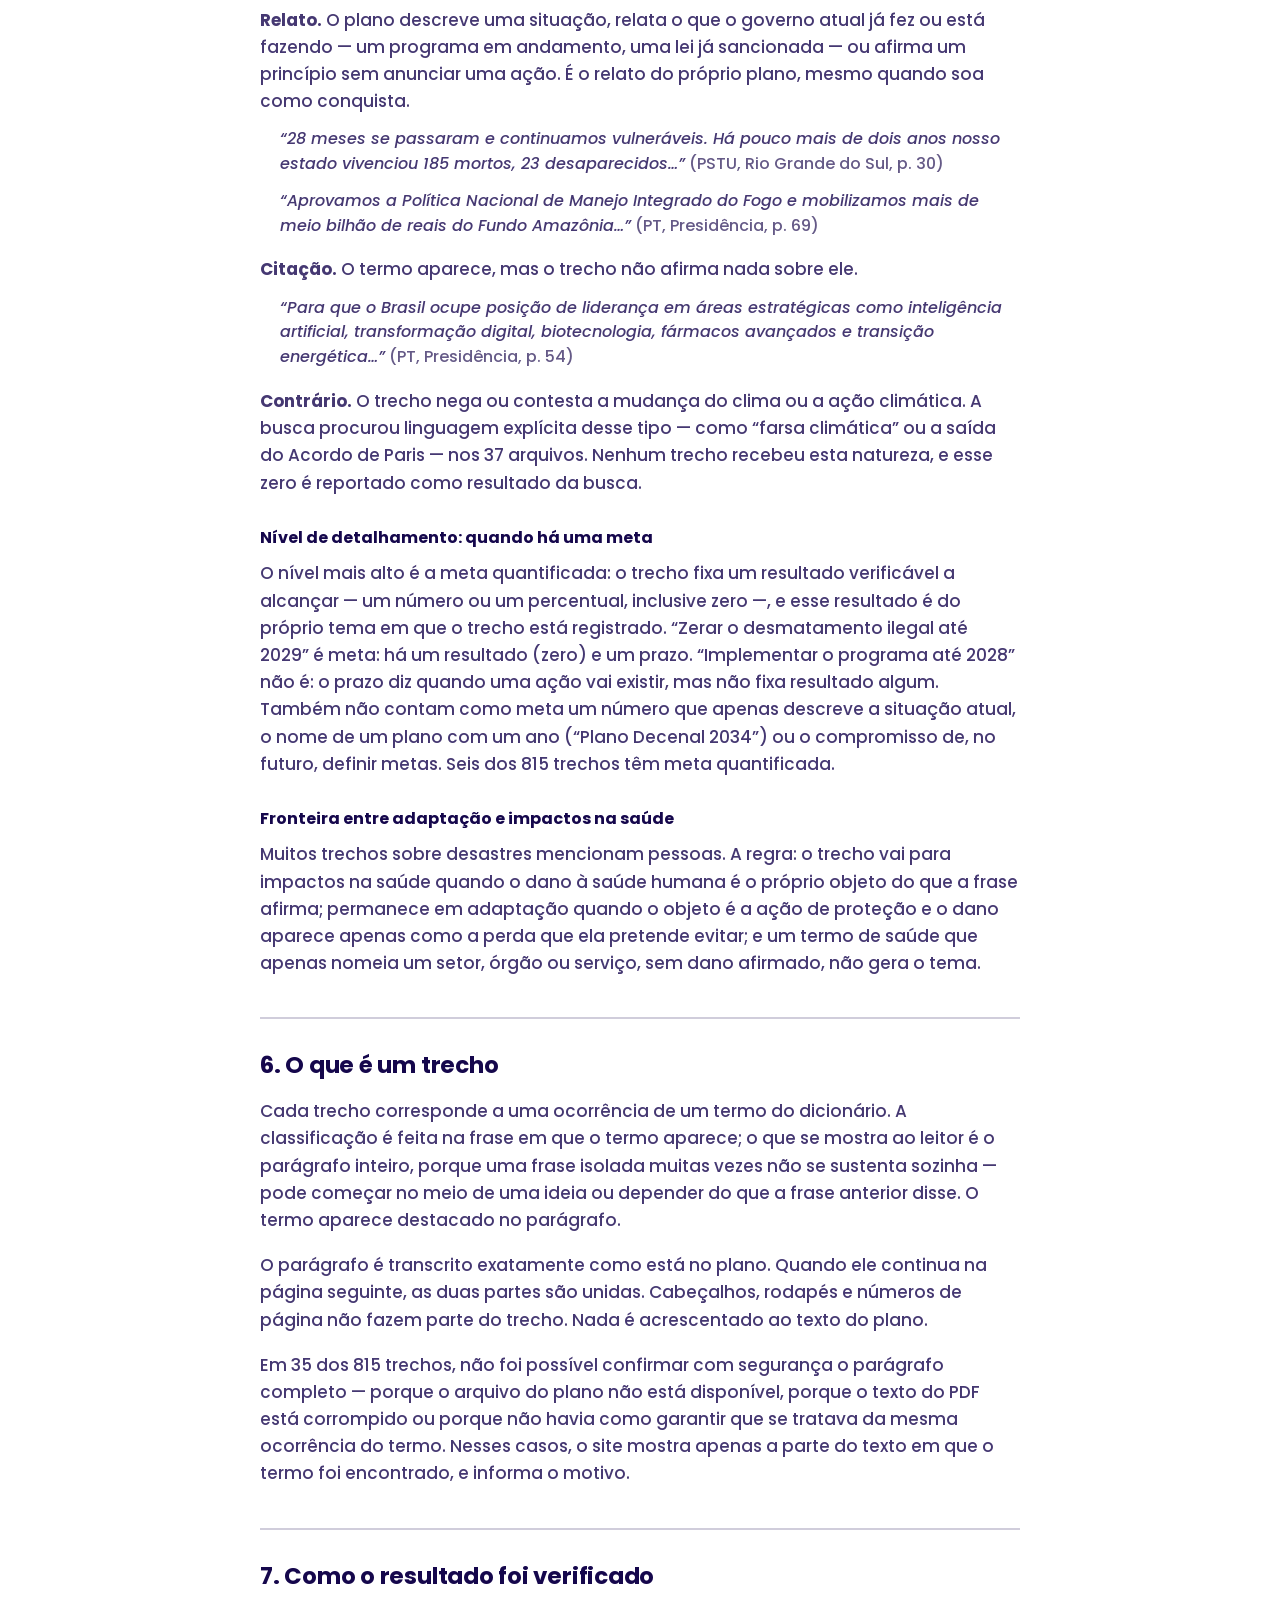
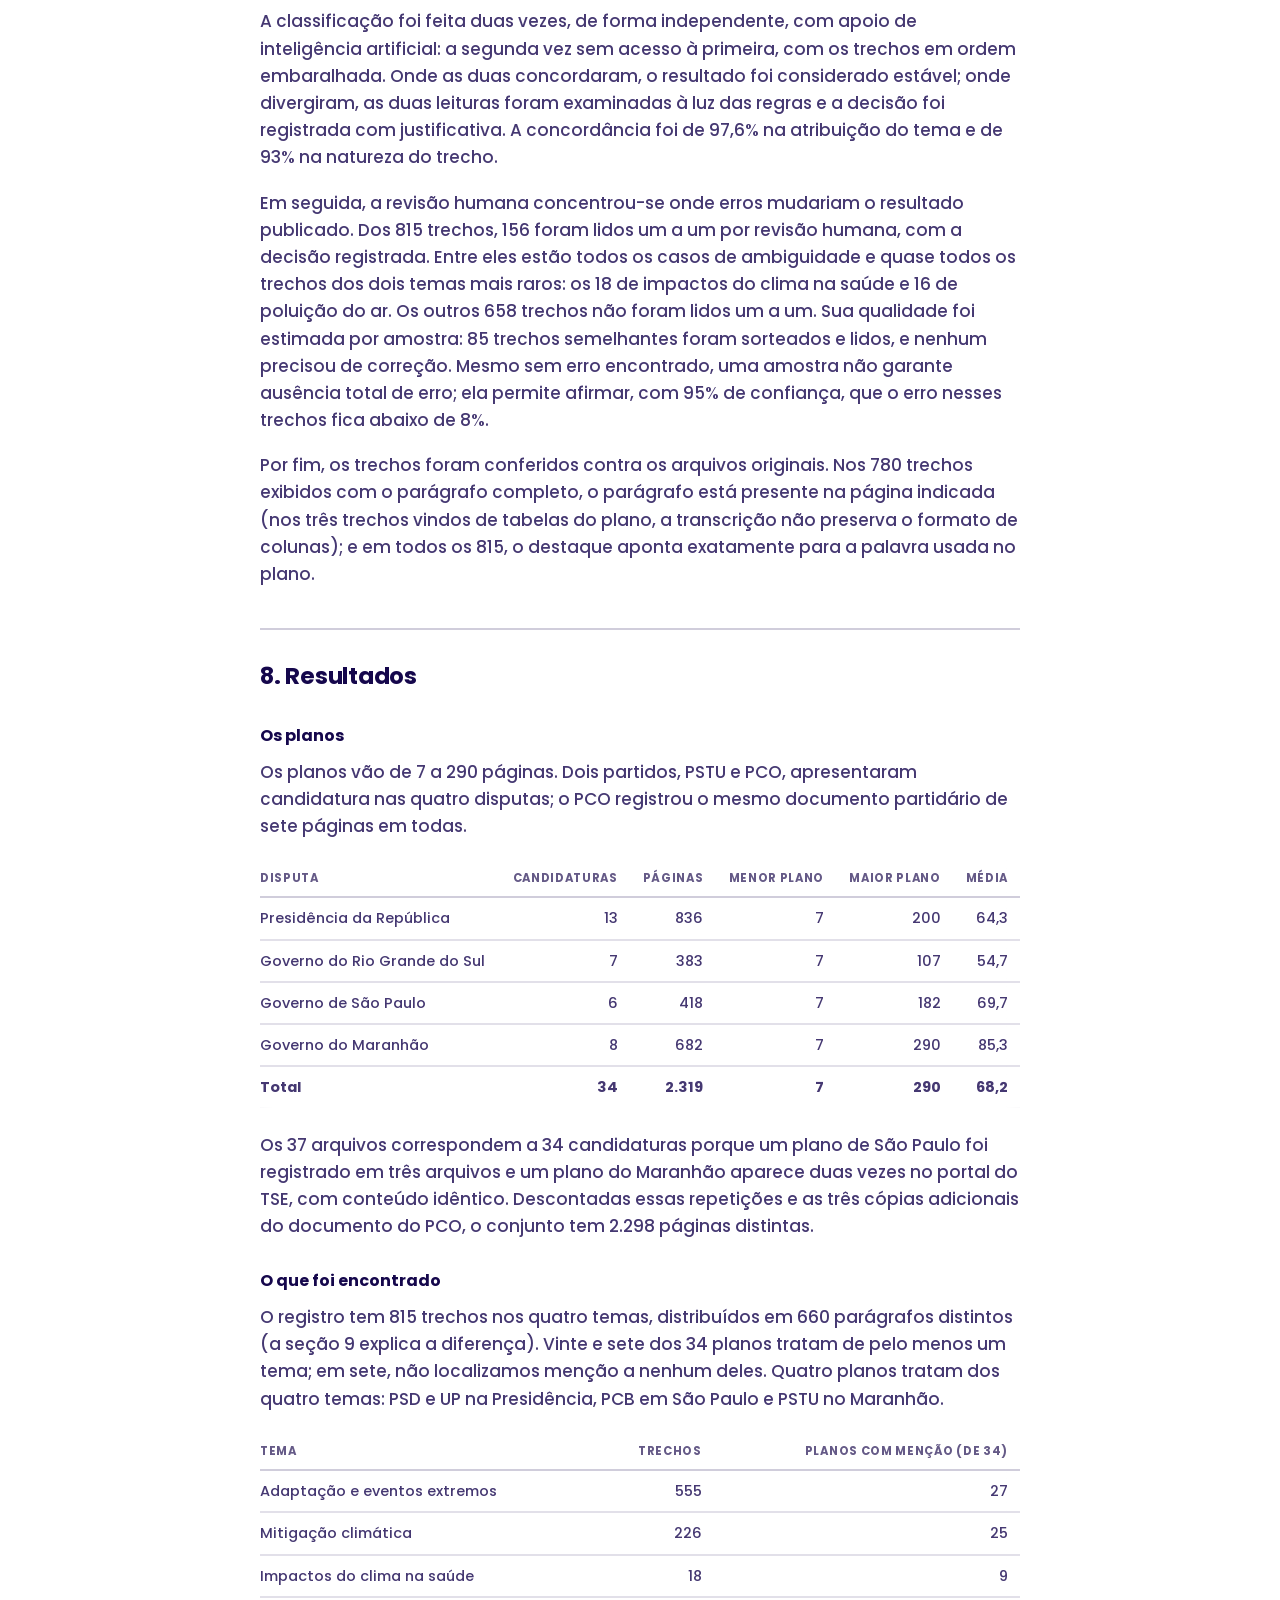
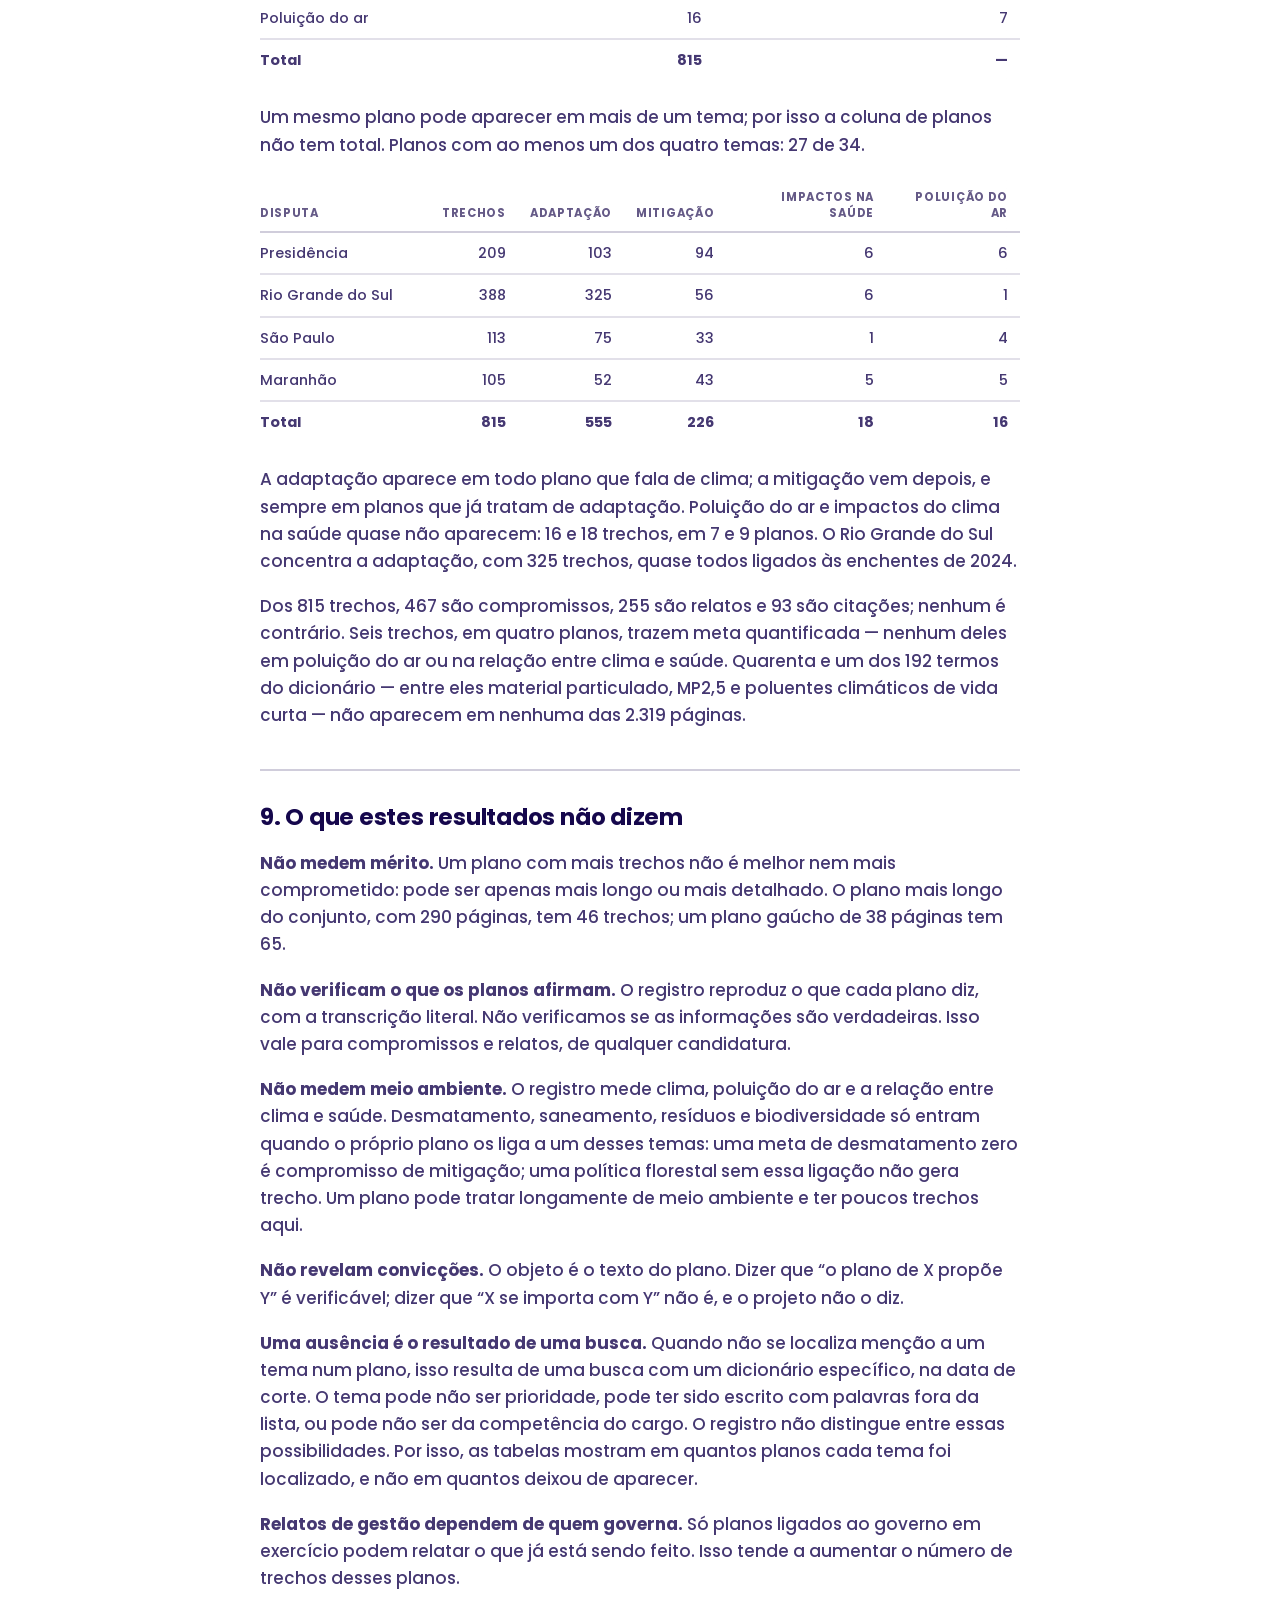
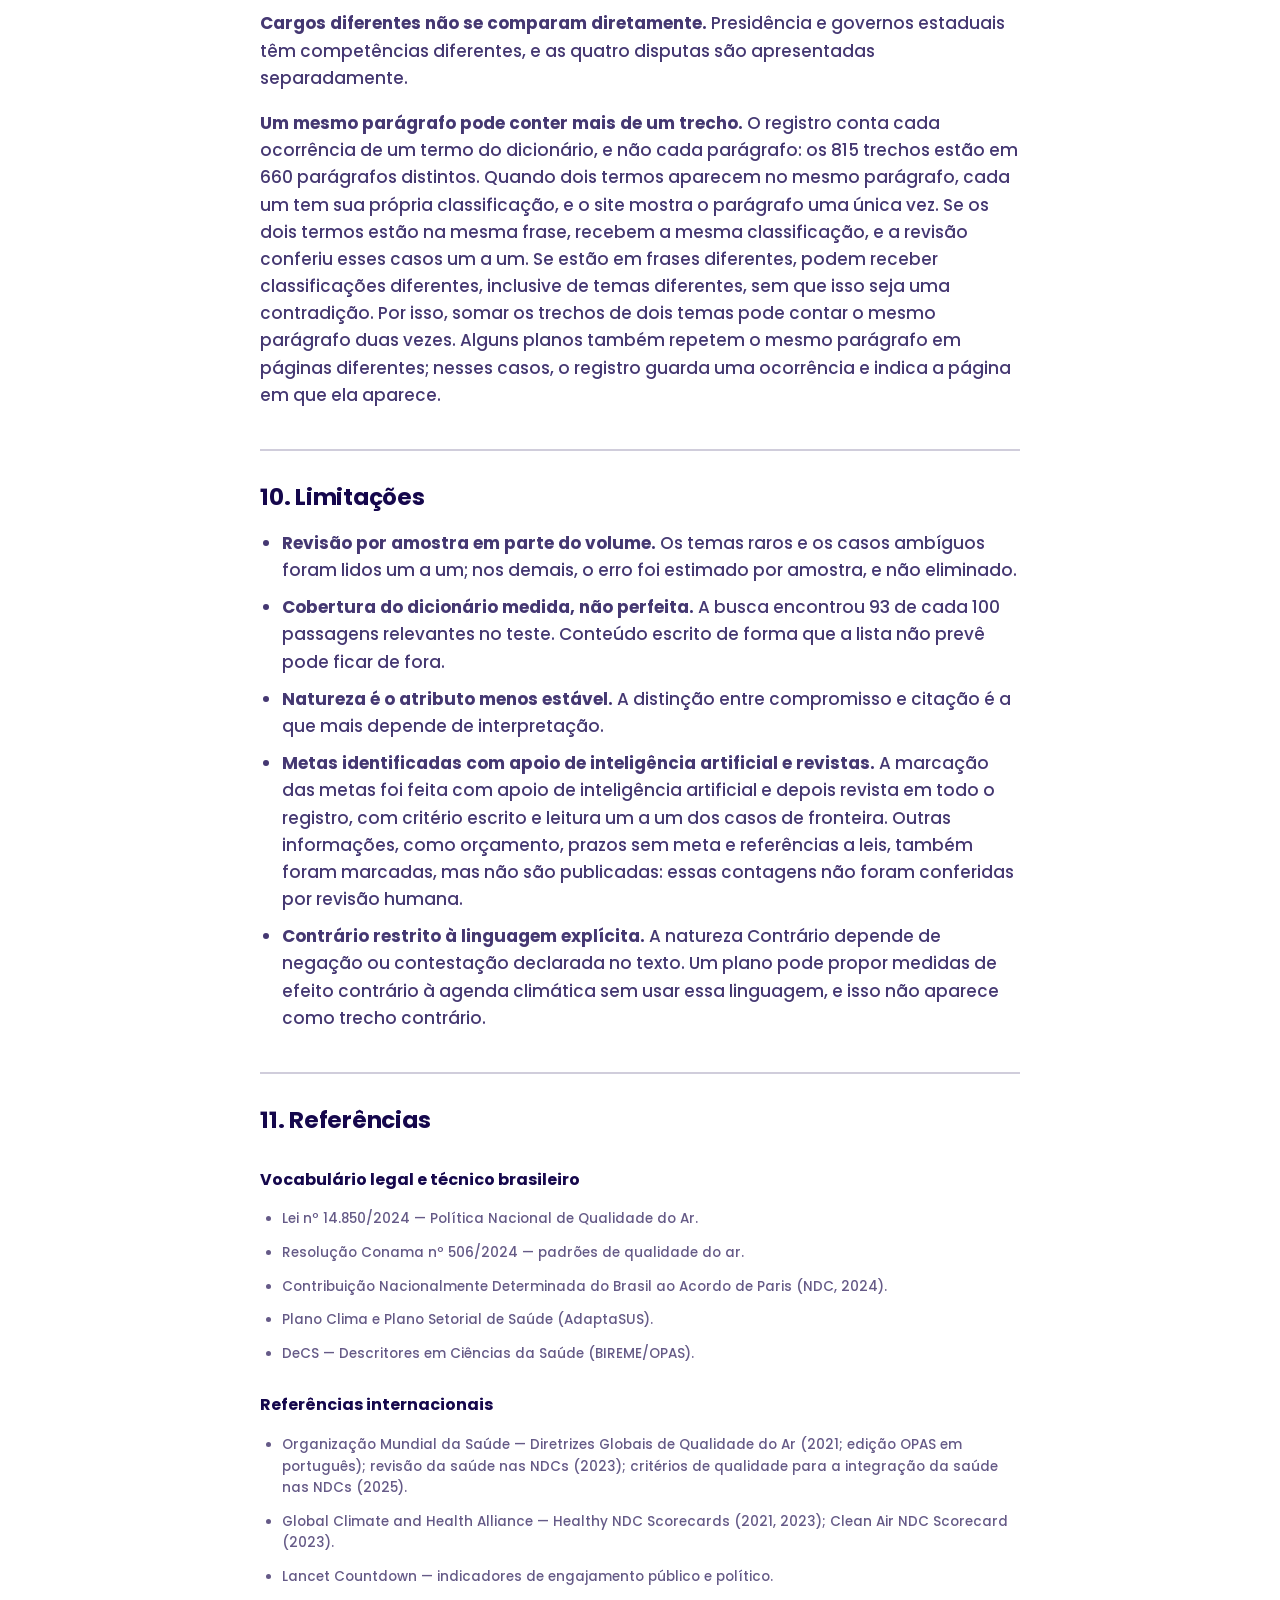
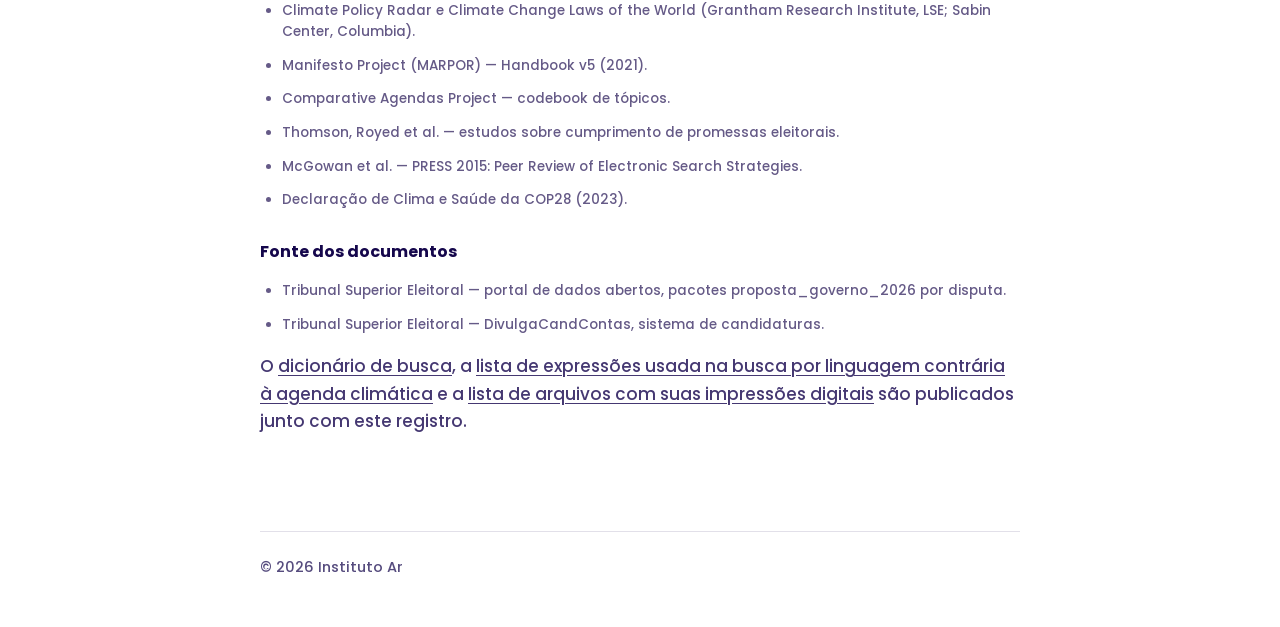
==== commit b60c1dac: "sincroniza site com a nota metodológica atualizada de 28/09" ====
--- a/site/metodologia/index.html
+++ b/site/metodologia/index.html
@@ -50,19 +50,19 @@
   <h1>Metodologia</h1>
   <article id="doc-conteudo" class="doc-body-inner">
     <p class="doc-subtitulo">Como os planos de governo registrados no TSE foram lidos, o que foi encontrado e o que esses resultados permitem — e não permitem — concluir.</p>
-    <p class="doc-versao">Versão 5.0 · 26 de setembro de 2026.</p>
+    <p class="doc-versao">28 de setembro de 2026.</p>
 
     <h3>1. O que é este trabalho</h3>
     <p>Todo candidato a presidente ou a governador é obrigado por lei a registrar na Justiça Eleitoral um plano de governo. Esses documentos são públicos, mas são longos, desiguais entre si e raramente lidos por inteiro. Este trabalho responde a uma pergunta simples sobre eles: o que os planos de governo das eleições de 2026 dizem — e o que não dizem — sobre mudança climática, poluição do ar e a relação entre clima e saúde?</p>
     <p>A resposta não é uma nota nem um ranking. É um registro: para cada plano, a lista dos trechos em que algum desses temas aparece, com a página e a transcrição literal, para que qualquer pessoa possa abrir o documento original e conferir. O projeto não avalia se um plano é bom ou ruim, nem se as propostas são suficientes. Ele localiza, classifica e torna verificável o que está escrito.</p>
-    <p>Foram analisados os planos de todas as candidaturas à Presidência da República e aos governos do Rio Grande do Sul, de São Paulo e do Maranhão: 34 candidaturas, 37 arquivos, 2.319 páginas e 827 trechos registrados, dos quais 815 foram considerados após a revisão manual da coordenação em 28 de setembro.</p>
+    <p>Foram analisados os planos de todas as candidaturas à Presidência da República e aos governos do Rio Grande do Sul, de São Paulo e do Maranhão: 34 candidaturas, 37 arquivos, 2.319 páginas e 815 trechos registrados.</p>
 
     <h3>2. Quais planos entram</h3>
     <p>O universo é toda candidatura com plano de governo registrado no Tribunal Superior Eleitoral (TSE) para as quatro disputas. Os arquivos vêm exclusivamente do portal de dados abertos do TSE, nunca de sites de campanha ou de redes sociais. A data de corte é 22 de setembro de 2026, às 4h42 (horário de Brasília): o registro reflete os planos disponíveis naquele momento.</p>
     <p>Cada arquivo recebe uma impressão digital (código SHA-256) no momento da coleta. Esse código permite provar, a qualquer tempo, que o documento analisado é exatamente o que estava registrado no TSE, e identificar com segurança cada parte de planos registrados em mais de um arquivo.</p>
     <h4>Quando uma candidatura sai do registro</h4>
     <p>Uma candidatura só sai do monitor quando sua exclusão da disputa é definitiva: registro indeferido sem recurso pendente, ou renúncia. Enquanto houver recurso ou julgamento em aberto, o plano permanece, com a situação da candidatura informada na data de corte. É a regra do projeto, e não a presença do arquivo no portal do TSE, que define quem entra.</p>
-    <p>Pela regra, a candidatura de Pablo Marçal (PRTB) à Presidência, indeferida e seguida de renúncia, não faz parte da pesquisa. O partido pediu ao TSE uma substituição do candidato: Leonardo Avalanche (PRTB) foi registrado, mas, como essa decisão aguardava julgamento na data de corte, o plano foi incluído e analisado pelo mesmo processo que os demais. Candidaturas indeferidas por qualquer motivo, mas que ainda estavam no prazo de recursos, foram mantidas.</p>
+    <p>Pela regra, a candidatura de Pablo Marçal (PRTB) à Presidência, indeferida e seguida de renúncia, não faz parte da pesquisa. O partido pediu ao TSE a substituição do candidato: Leonardo Avalanche (PRTB) foi registrado, mas, como essa decisão aguardava julgamento na data de corte, o plano foi incluído e analisado pelo mesmo processo que os demais. Candidaturas indeferidas por qualquer motivo, mas que ainda estavam no prazo de recurso, foram mantidas.</p>
     <h4>Como cada candidatura é identificada</h4>
     <p>O portal do TSE identifica cada plano apenas por um número de protocolo. O nome da candidatura é estabelecido, nesta ordem, pelo texto do próprio plano, pelos dados internos do arquivo e, quando nenhum dos dois basta, pela consulta ao sistema oficial de candidaturas do TSE, exigindo correspondência exata do número de protocolo. Nenhum nome é atribuído por semelhança de tema ou de estilo. Todas as 34 candidaturas foram identificadas por esse critério.</p>
 
@@ -70,58 +70,60 @@
     <h4>Um dicionário fechado</h4>
     <p>A busca pelos temas nos planos é feita por um dicionário: uma lista fechada de termos e expressões que indicam que um texto trata de clima, de poluição do ar ou da relação entre clima e saúde. Um leitor, por mais cuidadoso, chega a cada plano com expectativas e pode reconhecer um tema com mais facilidade em um documento do que em outro. O dicionário aplica exatamente os mesmos termos, da mesma forma, a todos os planos. Essa é a base da isenção. E o resultado pode ser repetido: com a mesma lista e os mesmos arquivos, qualquer pessoa chega aos mesmos trechos.</p>
     <p>Para que todos os planos fossem lidos com o mesmo critério, foi preciso fechar a lista antes da busca. Isso é uma escolha e também um limite: um plano que trate desses temas com palavras fora da lista pode não ter esse conteúdo registrado. </p>
-    <p>Nenhum termo entrou na lista por parecer adequado. A maior parte do vocabulário vem de leis e normas de Estado brasileiras, como a Política Nacional de Qualidade do Ar (Lei 14.850/2024) e a Resolução Conama 506/2024, e de referências internacionais, como as diretrizes de qualidade do ar da Organização Mundial da Saúde. <a href="https://github.com/institutoar/saude-e-clima-nas-eleicoes/blob/main/dados/dicionario.xlsx" target="_blank" rel="noopener">A lista completa, com a origem de cada termo e a versão usada nesta edição — a 3.3, de 26 de setembro de 2026 —, é publicada junto com este registro.</a></p>
+    <p>Nenhum termo entrou na lista por parecer adequado. A maior parte do vocabulário vem de leis e normas de Estado brasileiras, como a Política Nacional de Qualidade do Ar (Lei 14.850/2024) e a Resolução Conama 506/2024, e de referências internacionais, como as diretrizes de qualidade do ar da Organização Mundial da Saúde. <a href="https://github.com/institutoar/saude-e-clima-nas-eleicoes/blob/main/dados/dicionario.xlsx" target="_blank" rel="noopener">A lista completa, com a origem de cada termo, é publicada junto com este registro.</a> A versão usada nesta análise é a 3.3, com 192 termos.</p>
     <h4>Quatro funções dos termos</h4>
     <ul class="doc-lista">
       <li><b>Termo-gatilho</b>, como “mudança climática” ou “poluentes atmosféricos”: sozinho, já indica um trecho a ser analisado.</li>
-      <li><b>Termo-objeto</b>, como “enchente” ou “seca”: nomeia um fenômeno que fontes públicas reconhecem como ligado ao clima. O trecho só é mantido quando essa ligação é feita pelo próprio texto ou por uma fonte pública indicada.</li>
-      <li><b>Termo-objeto sem vínculo</b>, como “desmatamento”: nomeia um fenômeno de fronteira, que pode ou não estar ligado ao clima conforme o que o próprio texto diz. Sozinho, não indica trecho. Uma expressão de compromisso construída sobre ele — “desmatamento zero” — é termo-gatilho próprio e indica trecho.</li>
+      <li><b>Termo-objeto atribuível</b>, como “enchente” ou “seca”: nomeia um fenômeno que fontes públicas reconhecem como ligado ao clima. O trecho só é mantido quando essa ligação é feita pelo próprio texto ou por uma fonte pública indicada.</li>
+      <li><b>Termo-objeto sem vínculo</b>, como “desmatamento”: nomeia um assunto que os planos tratam muitas vezes sem relação com o clima. Sozinho, não indica trecho. Já uma expressão de compromisso construída sobre ele, como “desmatamento zero”, funciona como termo-gatilho.</li>
       <li><b>Termo de contexto</b>, como “saúde” ou “SUS”: não indica trecho algum, apenas ajuda a decidir sobre um trecho já encontrado. É isso que impede que toda menção à saúde vire, automaticamente, uma menção ao clima.</li>
     </ul>
     <p>O dicionário foi testado com a leitura manual integral de um plano de 100 páginas: das passagens que o leitor considerou relevantes, a busca encontrou 93 em cada 100.</p>
     <h4>Inteligência artificial e revisão humana</h4>
-    <p>Pela quantidade de texto, a primeira classificação dos trechos foi feita com apoio de inteligência artificial, seguindo as mesmas regras escritas para todos os planos. Os casos mais sensíveis e uma amostra dos demais foram revisados por uma pessoa, que teve a palavra final. A seção 7 descreve essa verificação.</p>
+    <p>A primeira classificação dos trechos foi feita com apoio de inteligência artificial, seguindo as mesmas regras escritas para todos os planos. Os casos mais sensíveis e uma amostra dos demais passaram por revisão humana. A seção 7 descreve essa verificação.</p>
 
     <h3>4. Os quatro temas</h3>
     <p>Cada trecho mantido é atribuído a um de quatro temas:</p>
     <ul class="doc-lista">
-      <li><b>Mitigação climática:</b> o que reduz emissões de gases de efeito estufa, como transição energética, baixo carbono e descarbonização. O termo do dicionário e a forma encontrada no plano nem sempre coincidem: “descarbonização” reconhece também “baixo carbono”, “baixa emissão” e “intensidade de carbono”, e o registro guarda a forma exata encontrada em cada trecho.</li>
+      <li><b>Mitigação climática:</b> o que reduz emissões de gases de efeito estufa, como transição energética, baixo carbono e descarbonização. Um mesmo termo do dicionário pode reconhecer formas diferentes de dizer a mesma coisa: “descarbonização”, por exemplo, também encontra “baixo carbono”, “baixa emissão” e “intensidade de carbono”. O registro guarda sempre a forma exata usada no plano.</li>
       <li><b>Adaptação e eventos extremos:</b> o que lida com secas, enchentes, calor e desastres, e com a preparação para eles.</li>
       <li><b>Poluição do ar:</b> o que trata da qualidade do ar e da emissão de poluentes.</li>
       <li><b>Impactos do clima na saúde:</b> trechos em que um dano à saúde humana — doença, morte, agravo, sobrecarga do sistema de saúde — é afirmado como consequência do clima, de eventos extremos ou da poluição do ar.</li>
     </ul>
-    <p>Os temas derivam das categorias usadas pela Organização Mundial da Saúde e pela Global Climate and Health Alliance para avaliar a presença da saúde nos compromissos climáticos nacionais. Duas dessas categorias — governança climática e ação do próprio setor saúde — não são contadas nos resultados, para manter os temas comparáveis entre cargos com competências tão diferentes. Seus trechos continuam visíveis no perfil de cada plano. Um trecho que nomeia o clima em termos gerais, sem vocabulário de adaptação e sem dano à saúde afirmado, é classificado em mitigação climática — regra aplicada desde a primeira rodada de classificação e agora declarada.</p>
+    <p>Quando um trecho fala do clima em termos gerais, sem tratar de adaptação nem de dano à saúde, ele é contado em mitigação climática.</p>
+    <p>Os temas derivam das categorias usadas pela Organização Mundial da Saúde e pela Global Climate and Health Alliance para avaliar a presença da saúde nos compromissos climáticos nacionais. Duas dessas categorias — governança climática e ação do próprio setor saúde — não são contadas nos resultados, para manter os temas comparáveis entre cargos com competências tão diferentes. Seus trechos continuam visíveis no perfil de cada plano.</p>
 
     <h3>5. Como cada trecho é classificado</h3>
     <p>Encontrado um trecho, a primeira pergunta é se ele deve ser mantido. Quatro razões levam ao descarte: a palavra aparece com outro sentido (“clima organizacional”); o trecho não é programático (um sumário, um título solto, uma legenda); o assunto é de outro domínio (um deslizamento de rejeitos de mineração não é evento climático); ou o trecho repete outro já registrado no mesmo plano. Cada descarte fica registrado com sua razão.</p>
-    <p>O trecho mantido recebe um tema, um estatuto e uma natureza.</p>
-    <h4>Estatuto</h4>
-    <p><b>Enunciado</b>, quando o plano usa o vocabulário do próprio tema. <b>Atribuível</b>, quando o plano descreve um fenômeno — uma enchente, uma seca — que fontes públicas reconhecem como ligado ao clima, sem usar esse vocabulário. Nesses casos, o vínculo com o tema vem de uma fonte pública nomeada, e não da interpretação de quem lê.</p>
-    <h4>Classificação</h4>
-    <p>A natureza indica o que o trecho faz com o tema. Todos os exemplos abaixo são transcrições dos planos.</p>
+    <p>O trecho mantido recebe um tema, um estatuto, uma natureza e um nível de detalhamento.</p>
+    <h4>Estatuto: como o trecho se liga ao tema</h4>
+    <p><b>Enunciado</b>, quando o plano usa o vocabulário do próprio tema. <b>Atribuível</b>, quando o plano descreve um fenômeno — uma enchente, uma seca — que fontes públicas reconhecem como ligado ao clima, sem usar esse vocabulário. Nesses casos, a ligação com o tema vem de uma fonte pública nomeada, e não da interpretação de quem lê.</p>
+    <h4>Natureza: o que o trecho faz com o tema</h4>
+    <p>Todos os exemplos abaixo são transcrições dos planos.</p>
     <p><b>Compromisso.</b> O plano anuncia o que fará no futuro, e o tema é um dos objetos da ação.</p>
     <p class="doc-exemplo"><em>“Teremos a meta de zerar o desmatamento ilegal até 2029…”</em> <span>(PL, Presidência, p. 58)</span></p>
     <p class="doc-exemplo"><em>“…continuaremos trabalhando para alcançar o desmatamento líquido zero até 2030, meta que reafirmamos.”</em> <span>(PT, Presidência, p. 70)</span></p>
-    <p>“Implementar programas permanentes de prevenção e combate às queimadas.” (PSTU, Maranhão, p. 69)</p>
-    <p><b>Relato.</b> O plano descreve uma situação, relata o que o governo atual já fez ou está fazendo — um programa em andamento, uma lei já sancionada — ou enuncia um princípio ou condição sem anunciar ação. É o relato do próprio plano, mesmo quando soa como conquista.</p>
+    <p class="doc-exemplo"><em>“Implementar programas permanentes de prevenção e combate às queimadas.”</em> <span>(PSTU, Maranhão, p. 69)</span></p>
+    <p><b>Relato.</b> O plano descreve uma situação, relata o que o governo atual já fez ou está fazendo — um programa em andamento, uma lei já sancionada — ou afirma um princípio sem anunciar uma ação. É o relato do próprio plano, mesmo quando soa como conquista.</p>
     <p class="doc-exemplo"><em>“28 meses se passaram e continuamos vulneráveis. Há pouco mais de dois anos nosso estado vivenciou 185 mortos, 23 desaparecidos…”</em> <span>(PSTU, Rio Grande do Sul, p. 30)</span></p>
     <p class="doc-exemplo"><em>“Aprovamos a Política Nacional de Manejo Integrado do Fogo e mobilizamos mais de meio bilhão de reais do Fundo Amazônia…”</em> <span>(PT, Presidência, p. 69)</span></p>
     <p><b>Citação.</b> O termo aparece, mas o trecho não afirma nada sobre ele.</p>
     <p class="doc-exemplo"><em>“Para que o Brasil ocupe posição de liderança em áreas estratégicas como inteligência artificial, transformação digital, biotecnologia, fármacos avançados e transição energética…”</em> <span>(PT, Presidência, p. 54)</span></p>
     <p><b>Contrário.</b> O trecho nega ou contesta a mudança do clima ou a ação climática. A busca procurou linguagem explícita desse tipo — como “farsa climática” ou a saída do Acordo de Paris — nos 37 arquivos. Nenhum trecho recebeu esta natureza, e esse zero é reportado como resultado da busca.</p>
-    <h4>Nível de detalhamento</h4>
-    <p>Além do tema e da natureza, cada trecho recebe um nível de detalhamento. O nível mais alto é a meta quantificada: o trecho fixa um resultado a alcançar, expresso em número, percentual ou prazo verificável, inclusive zero, e esse resultado é o do tema pelo qual o trecho está registrado. Um número que descreve a situação, e não um alvo, não é meta; um alvo cujo resultado não pode ser verificado também não. Seis dos 815 trechos têm meta quantificada.</p>
+    <h4>Nível de detalhamento: quando há uma meta</h4>
+    <p>O nível mais alto é a meta quantificada: o trecho fixa um resultado verificável a alcançar — um número ou um percentual, inclusive zero —, e esse resultado é do próprio tema em que o trecho está registrado. “Zerar o desmatamento ilegal até 2029” é meta: há um resultado (zero) e um prazo. “Implementar o programa até 2028” não é: o prazo diz quando uma ação vai existir, mas não fixa resultado algum. Também não contam como meta um número que apenas descreve a situação atual, o nome de um plano com um ano (“Plano Decenal 2034”) ou o compromisso de, no futuro, definir metas. Seis dos 815 trechos têm meta quantificada.</p>
     <h4>Fronteira entre adaptação e impactos na saúde</h4>
     <p>Muitos trechos sobre desastres mencionam pessoas. A regra: o trecho vai para impactos na saúde quando o dano à saúde humana é o próprio objeto do que a frase afirma; permanece em adaptação quando o objeto é a ação de proteção e o dano aparece apenas como a perda que ela pretende evitar; e um termo de saúde que apenas nomeia um setor, órgão ou serviço, sem dano afirmado, não gera o tema.</p>
 
-    <h3>6. A unidade registrada</h3>
-    <p>Cada trecho é um parágrafo do plano, transcrito literalmente, com o termo do dicionário destacado. A busca localiza o termo; a unidade guardada é o parágrafo inteiro em que ele está, porque uma frase isolada frequentemente não se sustenta sozinha — pode começar no meio de uma ideia ou depender do que a frase anterior disse. Quando o parágrafo atravessa a quebra de página, ele é remontado. Cabeçalhos, rodapés, números de página e numeração de item não fazem parte do trecho; numeração de seção que integra um título permanece. Nada é acrescentado ao texto do plano: as únicas transformações são subtrativas, ou devolvem o que a extração havia perdido.</p>
-    <p>Em 35 dos 815 trechos o parágrafo não pôde ser confirmado com segurança — porque o arquivo do plano não está disponível, porque o PDF sai com o texto corrompido ou porque o registro não permite confirmar que se trata da mesma ocorrência do termo — e o texto exibido é o que estava registrado, com o motivo declarado.</p>
+    <h3>6. O que é um trecho</h3>
+    <p>Cada trecho corresponde a uma ocorrência de um termo do dicionário. A classificação é feita na frase em que o termo aparece; o que se mostra ao leitor é o parágrafo inteiro, porque uma frase isolada muitas vezes não se sustenta sozinha — pode começar no meio de uma ideia ou depender do que a frase anterior disse. O termo aparece destacado no parágrafo.</p>
+    <p>O parágrafo é transcrito exatamente como está no plano. Quando ele continua na página seguinte, as duas partes são unidas. Cabeçalhos, rodapés e números de página não fazem parte do trecho. Nada é acrescentado ao texto do plano.</p>
+    <p>Em 35 dos 815 trechos, não foi possível confirmar com segurança o parágrafo completo — porque o arquivo do plano não está disponível, porque o texto do PDF está corrompido ou porque não havia como garantir que se tratava da mesma ocorrência do termo. Nesses casos, o site mostra apenas a parte do texto em que o termo foi encontrado, e informa o motivo.</p>
 
     <h3>7. Como o resultado foi verificado</h3>
-    <p>A classificação foi feita duas vezes, de forma independente, com apoio de inteligência artificial: a segunda vez sem acesso à primeira, com os trechos em ordem embaralhada. Onde as duas concordaram, o resultado foi considerado estável; onde divergiram, as duas leituras foram examinadas à luz das regras e a decisão foi registrada com justificativa. A concordância foi de 97,6% na atribuição do tema e de 93% na natureza do trecho — o tema é o atributo mais estável; a natureza, o menos estável.</p>
-    <p>Em seguida, a revisão humana concentrou-se onde um erro mudaria o resultado publicado. Foram lidos integralmente todos os casos de ambiguidade e todos os trechos dos dois temas mais raros, poluição do ar e impactos na saúde. Os demais foram lidos por amostra. Dos 815 trechos do registro, 156 foram lidos um a um por um revisor humano, com decisão registrada; 658 foram verificados por amostra, sem nenhuma correção nas amostras lidas; e um entrou por variante de dicionário e foi conferido contra o arquivo original. Em impactos do clima na saúde, todos os 18 trechos foram lidos por revisor humano; em poluição do ar, 15 dos 16 — o trecho restante entrou por variante de dicionário e foi conferido contra o arquivo original. Nos demais temas, o erro estimado fica abaixo de 8%.</p>
-    <p>Por fim, os trechos foram conferidos contra os arquivos originais: nos 780 com parágrafo reconstruído, o texto está integralmente presente na página de origem, e nos 815 o destaque aponta exatamente para a forma registrada nos arquivos.</p>
+    <p>A classificação foi feita duas vezes, de forma independente, com apoio de inteligência artificial: a segunda vez sem acesso à primeira, com os trechos em ordem embaralhada. Onde as duas concordaram, o resultado foi considerado estável; onde divergiram, as duas leituras foram examinadas à luz das regras e a decisão foi registrada com justificativa. A concordância foi de 97,6% na atribuição do tema e de 93% na natureza do trecho.</p>
+    <p>Em seguida, a revisão humana concentrou-se onde erros mudariam o resultado publicado. Dos 815 trechos, 156 foram lidos um a um por revisão humana, com a decisão registrada. Entre eles estão todos os casos de ambiguidade e quase todos os trechos dos dois temas mais raros: os 18 de impactos do clima na saúde e 16 de poluição do ar. Os outros 658 trechos não foram lidos um a um. Sua qualidade foi estimada por amostra: 85 trechos semelhantes foram sorteados e lidos, e nenhum precisou de correção. Mesmo sem erro encontrado, uma amostra não garante ausência total de erro; ela permite afirmar, com 95% de confiança, que o erro nesses trechos fica abaixo de 8%.</p>
+    <p>Por fim, os trechos foram conferidos contra os arquivos originais. Nos 780 trechos exibidos com o parágrafo completo, o parágrafo está presente na página indicada (nos três trechos vindos de tabelas do plano, a transcrição não preserva o formato de colunas); e em todos os 815, o destaque aponta exatamente para a palavra usada no plano.</p>
 
     <h3>8. Resultados</h3>
     <h4>Os planos</h4>
@@ -140,7 +142,7 @@
     </div>
     <p>Os 37 arquivos correspondem a 34 candidaturas porque um plano de São Paulo foi registrado em três arquivos e um plano do Maranhão aparece duas vezes no portal do TSE, com conteúdo idêntico. Descontadas essas repetições e as três cópias adicionais do documento do PCO, o conjunto tem 2.298 páginas distintas.</p>
     <h4>O que foi encontrado</h4>
-    <p>O registro tem 815 trechos nos quatro temas. Vinte e sete dos 34 planos tratam de pelo menos um tema; sete não tratam de nenhum. Quatro planos tratam dos quatro temas: PSD e UP na Presidência, PCB em São Paulo e PSTU no Maranhão.</p>
+    <p>O registro tem 815 trechos nos quatro temas, distribuídos em 660 parágrafos distintos (a seção 9 explica a diferença). Vinte e sete dos 34 planos tratam de pelo menos um tema; em sete, não localizamos menção a nenhum deles. Quatro planos tratam dos quatro temas: PSD e UP na Presidência, PCB em São Paulo e PSTU no Maranhão.</p>
     <div class="doc-tabela" role="region" tabindex="0" aria-label="Tabela de trechos por tema">
       <table>
         <thead><tr><th>Tema</th><th>Trechos</th><th>Planos com menção (de 34)</th></tr></thead>
@@ -149,41 +151,42 @@
           <tr><td>Mitigação climática</td><td>226</td><td>25</td></tr>
           <tr><td>Impactos do clima na saúde</td><td>18</td><td>9</td></tr>
           <tr><td>Poluição do ar</td><td>16</td><td>7</td></tr>
-          <tr class="total"><td>Total</td><td>815</td><td></td></tr>
+          <tr class="total"><td>Total</td><td>815</td><td>—</td></tr>
         </tbody>
       </table>
     </div>
+    <p>Um mesmo plano pode aparecer em mais de um tema; por isso a coluna de planos não tem total. Planos com ao menos um dos quatro temas: 27 de 34.</p>
     <div class="doc-tabela" role="region" tabindex="0" aria-label="Tabela de trechos por disputa e tema">
       <table>
-        <thead><tr><th>Disputa</th><th>Trechos</th><th>Adaptação</th><th>Mitigação</th><th>Impactos na saúde</th><th>Poluição do ar</th><th>Planos sem menção</th></tr></thead>
+        <thead><tr><th>Disputa</th><th>Trechos</th><th>Adaptação</th><th>Mitigação</th><th>Impactos na saúde</th><th>Poluição do ar</th></tr></thead>
         <tbody>
-          <tr><td>Presidência</td><td>209</td><td>103</td><td>94</td><td>6</td><td>6</td><td>2</td></tr>
-          <tr><td>Rio Grande do Sul</td><td>388</td><td>325</td><td>56</td><td>6</td><td>1</td><td>1</td></tr>
-          <tr><td>São Paulo</td><td>113</td><td>75</td><td>33</td><td>1</td><td>4</td><td>1</td></tr>
-          <tr><td>Maranhão</td><td>105</td><td>52</td><td>43</td><td>5</td><td>5</td><td>3</td></tr>
-          <tr class="total"><td>Total</td><td>815</td><td>555</td><td>226</td><td>18</td><td>16</td><td>7</td></tr>
+          <tr><td>Presidência</td><td>209</td><td>103</td><td>94</td><td>6</td><td>6</td></tr>
+          <tr><td>Rio Grande do Sul</td><td>388</td><td>325</td><td>56</td><td>6</td><td>1</td></tr>
+          <tr><td>São Paulo</td><td>113</td><td>75</td><td>33</td><td>1</td><td>4</td></tr>
+          <tr><td>Maranhão</td><td>105</td><td>52</td><td>43</td><td>5</td><td>5</td></tr>
+          <tr class="total"><td>Total</td><td>815</td><td>555</td><td>226</td><td>18</td><td>16</td></tr>
         </tbody>
       </table>
     </div>
-    <p>A leitura que atravessa os resultados: a porta de entrada do clima nos planos é o desastre. A adaptação aparece em todo plano que fala de clima; a mitigação vem depois, e sempre em planos que já tratam de adaptação. Poluição do ar e impactos do clima na saúde quase não aparecem: 16 e 18 trechos, em 7 e 9 planos. O Rio Grande do Sul concentra a adaptação, com 325 trechos, quase todos ligados às enchentes de 2024.</p>
-    <p>Dos 815 trechos, 467 são compromissos, 255 são relatos e 93 são citações; nenhum é contrário. Seis trechos, em quatro planos, fixam meta com número, percentual ou prazo verificável — nenhum deles em poluição do ar ou na relação entre clima e saúde. Quarenta e um dos 192 termos do dicionário — entre eles material particulado, MP2,5 e poluentes climáticos de vida curta — não aparecem em nenhuma das 2.319 páginas.</p>
+    <p>A adaptação aparece em todo plano que fala de clima; a mitigação vem depois, e sempre em planos que já tratam de adaptação. Poluição do ar e impactos do clima na saúde quase não aparecem: 16 e 18 trechos, em 7 e 9 planos. O Rio Grande do Sul concentra a adaptação, com 325 trechos, quase todos ligados às enchentes de 2024.</p>
+    <p>Dos 815 trechos, 467 são compromissos, 255 são relatos e 93 são citações; nenhum é contrário. Seis trechos, em quatro planos, trazem meta quantificada — nenhum deles em poluição do ar ou na relação entre clima e saúde. Quarenta e um dos 192 termos do dicionário — entre eles material particulado, MP2,5 e poluentes climáticos de vida curta — não aparecem em nenhuma das 2.319 páginas.</p>
 
     <h3>9. O que estes resultados não dizem</h3>
     <p><b>Não medem mérito.</b> Um plano com mais trechos não é melhor nem mais comprometido: pode ser apenas mais longo ou mais detalhado. O plano mais longo do conjunto, com 290 páginas, tem 46 trechos; um plano gaúcho de 38 páginas tem 65.</p>
-    <p><b>Não verificam o que os planos afirmam.</b> O registro reproduz o que cada plano diz, com a transcrição literal. Não verificamos se as informações são verdadeiras. Isso vale para compromissos, relatos de gestão e diagnósticos, de qualquer candidatura.</p>
+    <p><b>Não verificam o que os planos afirmam.</b> O registro reproduz o que cada plano diz, com a transcrição literal. Não verificamos se as informações são verdadeiras. Isso vale para compromissos e relatos, de qualquer candidatura.</p>
     <p><b>Não medem meio ambiente.</b> O registro mede clima, poluição do ar e a relação entre clima e saúde. Desmatamento, saneamento, resíduos e biodiversidade só entram quando o próprio plano os liga a um desses temas: uma meta de desmatamento zero é compromisso de mitigação; uma política florestal sem essa ligação não gera trecho. Um plano pode tratar longamente de meio ambiente e ter poucos trechos aqui.</p>
     <p><b>Não revelam convicções.</b> O objeto é o texto do plano. Dizer que “o plano de X propõe Y” é verificável; dizer que “X se importa com Y” não é, e o projeto não o diz.</p>
-    <p><b>Uma ausência é o resultado de uma busca.</b> Quando não se localiza menção a um tema num plano, isso resulta de uma busca com um dicionário específico, na data de corte. O tema pode não ser prioridade, pode ter sido escrito com palavras fora da lista, ou pode não ser da competência do cargo. O registro não distingue entre essas possibilidades. Por isso o registro informa em quantos planos cada tema foi localizado, e não em quantos deixou de aparecer: a primeira é uma contagem do que a busca encontrou; a segunda seria apenas a subtração dela.</p>
+    <p><b>Uma ausência é o resultado de uma busca.</b> Quando não se localiza menção a um tema num plano, isso resulta de uma busca com um dicionário específico, na data de corte. O tema pode não ser prioridade, pode ter sido escrito com palavras fora da lista, ou pode não ser da competência do cargo. O registro não distingue entre essas possibilidades. Por isso, as tabelas mostram em quantos planos cada tema foi localizado, e não em quantos deixou de aparecer.</p>
     <p><b>Relatos de gestão dependem de quem governa.</b> Só planos ligados ao governo em exercício podem relatar o que já está sendo feito. Isso tende a aumentar o número de trechos desses planos.</p>
     <p><b>Cargos diferentes não se comparam diretamente.</b> Presidência e governos estaduais têm competências diferentes, e as quatro disputas são apresentadas separadamente.</p>
-    <p><b>Um parágrafo pode ser recuperado mais de uma vez.</b> O registro conta ocorrências de termos do dicionário, não passagens: um mesmo parágrafo que contenha dois termos aparece duas vezes — cada termo é um trecho; o parágrafo é uma passagem. Por isso os 815 trechos correspondem a 660 passagens, contadas por igualdade exata do texto. Alguns planos também repetem o parágrafo em várias páginas; nesses casos o registro guarda uma ocorrência e indica a página em que ela aparece.</p>
+    <p><b>Um mesmo parágrafo pode conter mais de um trecho.</b> O registro conta cada ocorrência de um termo do dicionário, e não cada parágrafo: os 815 trechos estão em 660 parágrafos distintos. Quando dois termos aparecem no mesmo parágrafo, cada um tem sua própria classificação, e o site mostra o parágrafo uma única vez. Se os dois termos estão na mesma frase, recebem a mesma classificação, e a revisão conferiu esses casos um a um. Se estão em frases diferentes, podem receber classificações diferentes, inclusive de temas diferentes, sem que isso seja uma contradição. Por isso, somar os trechos de dois temas pode contar o mesmo parágrafo duas vezes. Alguns planos também repetem o mesmo parágrafo em páginas diferentes; nesses casos, o registro guarda uma ocorrência e indica a página em que ela aparece.</p>
 
     <h3>10. Limitações</h3>
     <ul class="doc-lista">
-      <li><b>Revisão por amostra em parte do volume.</b> Os temas raros e os casos ambíguos foram lidos por inteiro; nos demais, o erro foi estimado, e não eliminado.</li>
+      <li><b>Revisão por amostra em parte do volume.</b> Os temas raros e os casos ambíguos foram lidos um a um; nos demais, o erro foi estimado por amostra, e não eliminado.</li>
       <li><b>Cobertura do dicionário medida, não perfeita.</b> A busca encontrou 93 de cada 100 passagens relevantes no teste. Conteúdo escrito de forma que a lista não prevê pode ficar de fora.</li>
       <li><b>Natureza é o atributo menos estável.</b> A distinção entre compromisso e citação é a que mais depende de interpretação.</li>
-      <li><b>Nível atribuído na pré-classificação e reconferido uma vez.</b> A marcação de nível foi feita pela classificação assistida em setembro e revista em 26 de setembro, sobre os 827 trechos, com critério escrito e leitura caso a caso dos limítrofes. Os atributos formais de orçamento, prazo e referência legal existem na marcação interna e não são publicados nesta edição: duas contagens do mesmo atributo divergem e nenhuma passou por leitura humana.</li>
+      <li><b>Metas identificadas com apoio de inteligência artificial e revistas.</b> A marcação das metas foi feita com apoio de inteligência artificial e depois revista em todo o registro, com critério escrito e leitura um a um dos casos de fronteira. Outras informações, como orçamento, prazos sem meta e referências a leis, também foram marcadas, mas não são publicadas: essas contagens não foram conferidas por revisão humana.</li>
       <li><b>Contrário restrito à linguagem explícita.</b> A natureza Contrário depende de negação ou contestação declarada no texto. Um plano pode propor medidas de efeito contrário à agenda climática sem usar essa linguagem, e isso não aparece como trecho contrário.</li>
     </ul>
 
@@ -213,7 +216,7 @@
       <li>Tribunal Superior Eleitoral — portal de dados abertos, pacotes proposta_governo_2026 por disputa.</li>
       <li>Tribunal Superior Eleitoral — DivulgaCandContas, sistema de candidaturas.</li>
     </ul>
-    <p>O <a href="https://github.com/institutoar/saude-e-clima-nas-eleicoes/blob/main/dados/dicionario.xlsx" target="_blank" rel="noopener">dicionário de busca</a> e a <a href="https://github.com/institutoar/saude-e-clima-nas-eleicoes/blob/main/dados/entrada/base_de_dados.xlsx" target="_blank" rel="noopener">lista de arquivos com suas impressões digitais</a> são publicados junto com este registro. A lista de expressões usada na busca por linguagem contrária à agenda climática é publicada junto com o <a href="https://github.com/institutoar/saude-e-clima-nas-eleicoes/blob/main/dados/dicionario.xlsx" target="_blank" rel="noopener">dicionário</a>.</p>
+    <p>O <a href="https://github.com/institutoar/saude-e-clima-nas-eleicoes/blob/main/dados/dicionario.xlsx" target="_blank" rel="noopener">dicionário de busca</a>, a <a href="https://github.com/institutoar/saude-e-clima-nas-eleicoes/blob/main/dados/dicionario.xlsx" target="_blank" rel="noopener">lista de expressões usada na busca por linguagem contrária à agenda climática</a> e a <a href="https://github.com/institutoar/saude-e-clima-nas-eleicoes/blob/main/dados/entrada/base_de_dados.xlsx" target="_blank" rel="noopener">lista de arquivos com suas impressões digitais</a> são publicados junto com este registro.</p>
   </article>
 </main>
 
--- a/site/styles.css
+++ b/site/styles.css
@@ -10,7 +10,6 @@
   --card:color-mix(in srgb,var(--title) 4%,#fff);   /* tingido do índigo dos títulos */
   --card-2:color-mix(in srgb,var(--title) 4%,#fff);
   --card-hover:color-mix(in srgb,var(--title) 8%,#fff);
-  --frase:#E2DAF6;
   --ink:#453872;   /* índigo mais claro — corpo/leads */
   --mute:#655A87;   /* índigo mais claro — texto secundário */
   --acc:#2FD4DA;   /* ciano de volta no hero/rodapé/foco */
@@ -277,6 +276,11 @@
 .foot-info p + p{margin-top:12px}
 .foot-info a,.foot-info button{color:var(--title);font-weight:700;text-decoration:underline;text-underline-offset:4px;background:none;border:0;padding:0;font-size:15.5px}
 .foot-info a:hover,.foot-info button:hover{color:var(--hero-edge)}
+.foot-info-links{display:flex;flex-direction:column;gap:32px}
+.foot-atualizacao{margin:0 0 0;margin-top:auto;padding-top:12px;color:rgba(21,7,76,.72);font-size:14.5px}
+.foot-ficha-list{margin:0;display:flex;flex-direction:column}
+.foot-ficha-list dt{display:inline;margin:0 6px 0 0;font-weight:700;color:var(--title);font-size:15.5px}
+.foot-ficha-list dd{display:inline;margin:0;color:rgba(21,7,76,.72);font-size:15.5px}
 .foot-bottom{grid-column:1 / -1;display:flex;justify-content:space-between;align-items:center;gap:24px;padding-top:32px;border-top:var(--stroke) solid var(--rule-strong);color:rgba(21,7,76,.72);font-size:14.5px}
 .foot-copy{display:inline-flex;flex-wrap:wrap;column-gap:6px}
 .foot-copy>span{white-space:nowrap}
@@ -465,8 +469,6 @@
 .tr{padding:20px 0}
 .tr + .tr{border-top:var(--stroke) solid var(--rule)}
 .tr-txt{font-size:17px;line-height:1.6;color:var(--ink)}
-.tr-txt mark .frase{background:transparent;padding:0}
-.frase{background:var(--frase);box-decoration-break:clone;-webkit-box-decoration-break:clone;padding:2px 0}
 .tr:not(.aberto) .longe{display:none}
 .tr.aberto .elipse{display:none}
 .tr-mais{margin-top:6px;padding:10px 0;min-height:44px;border:0;background:none;font-size:14px;font-weight:700;color:var(--ink);text-decoration:underline;text-underline-offset:3px;cursor:pointer}
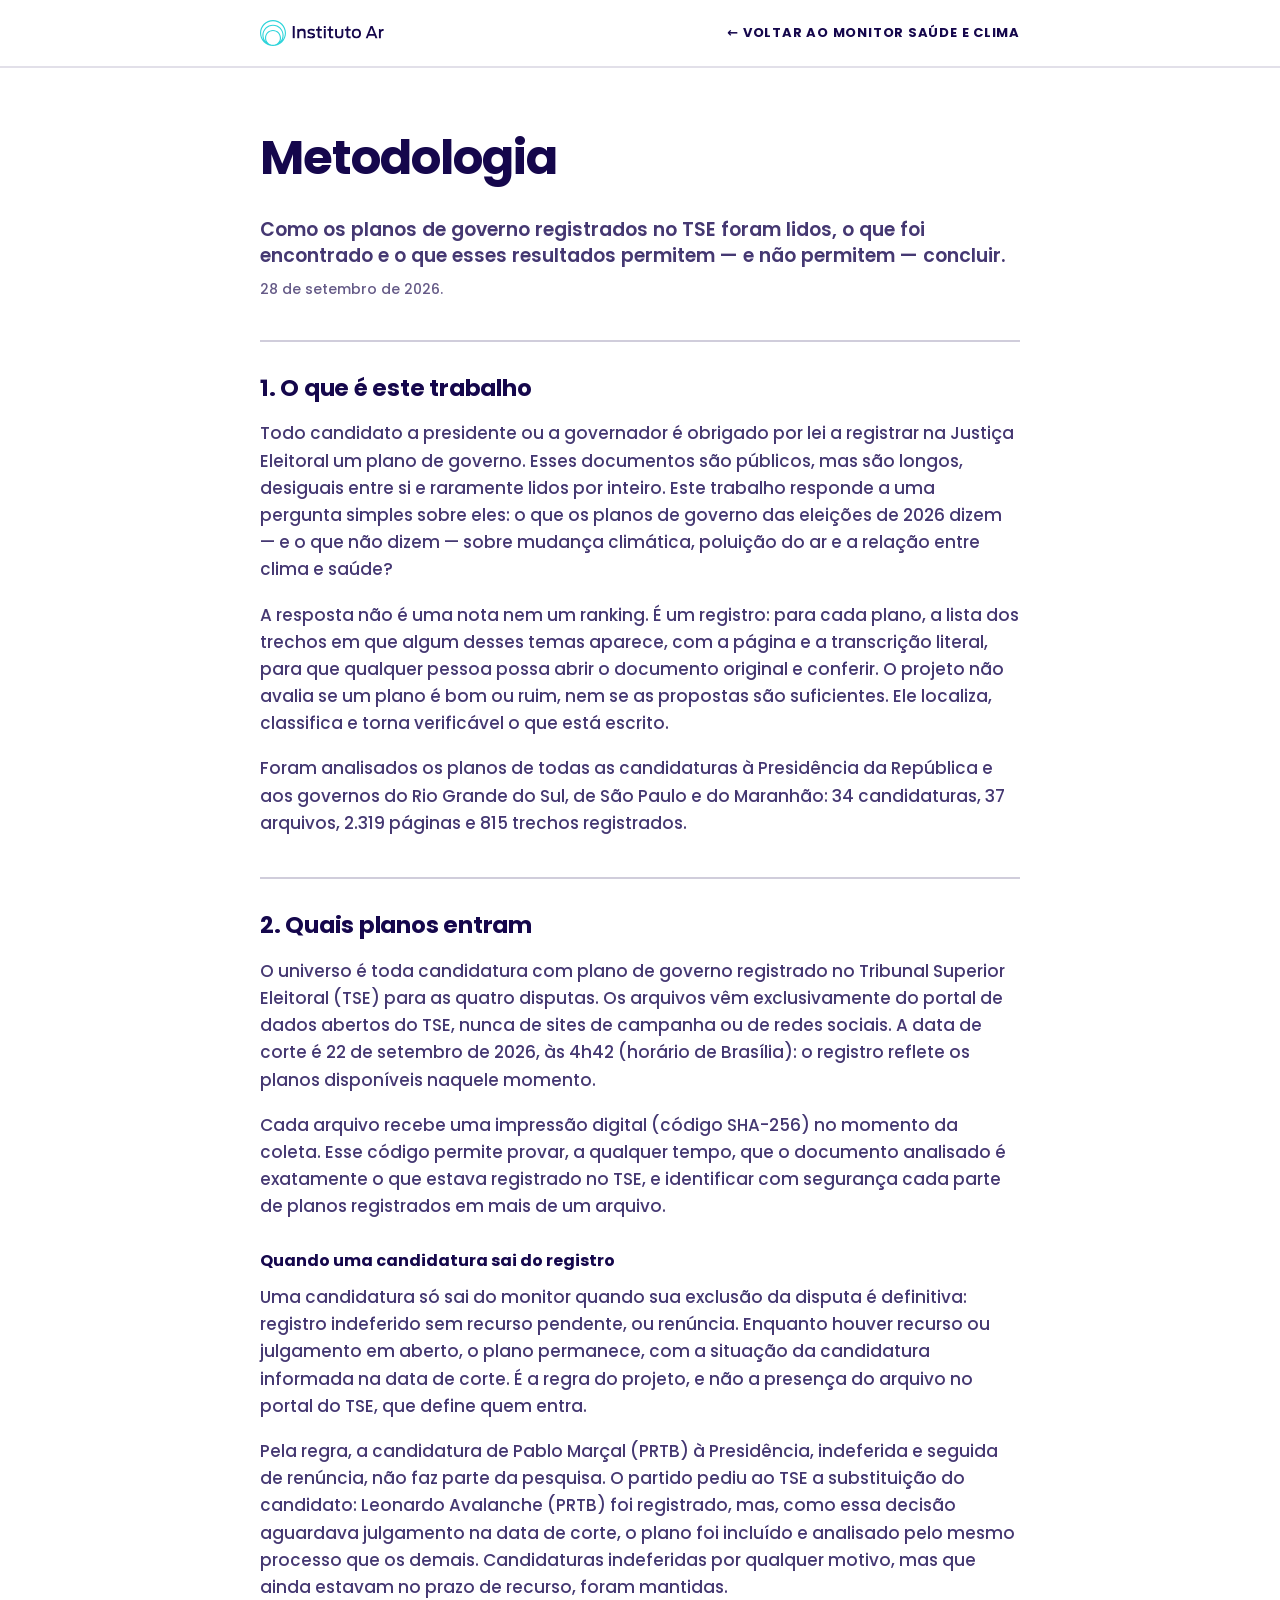
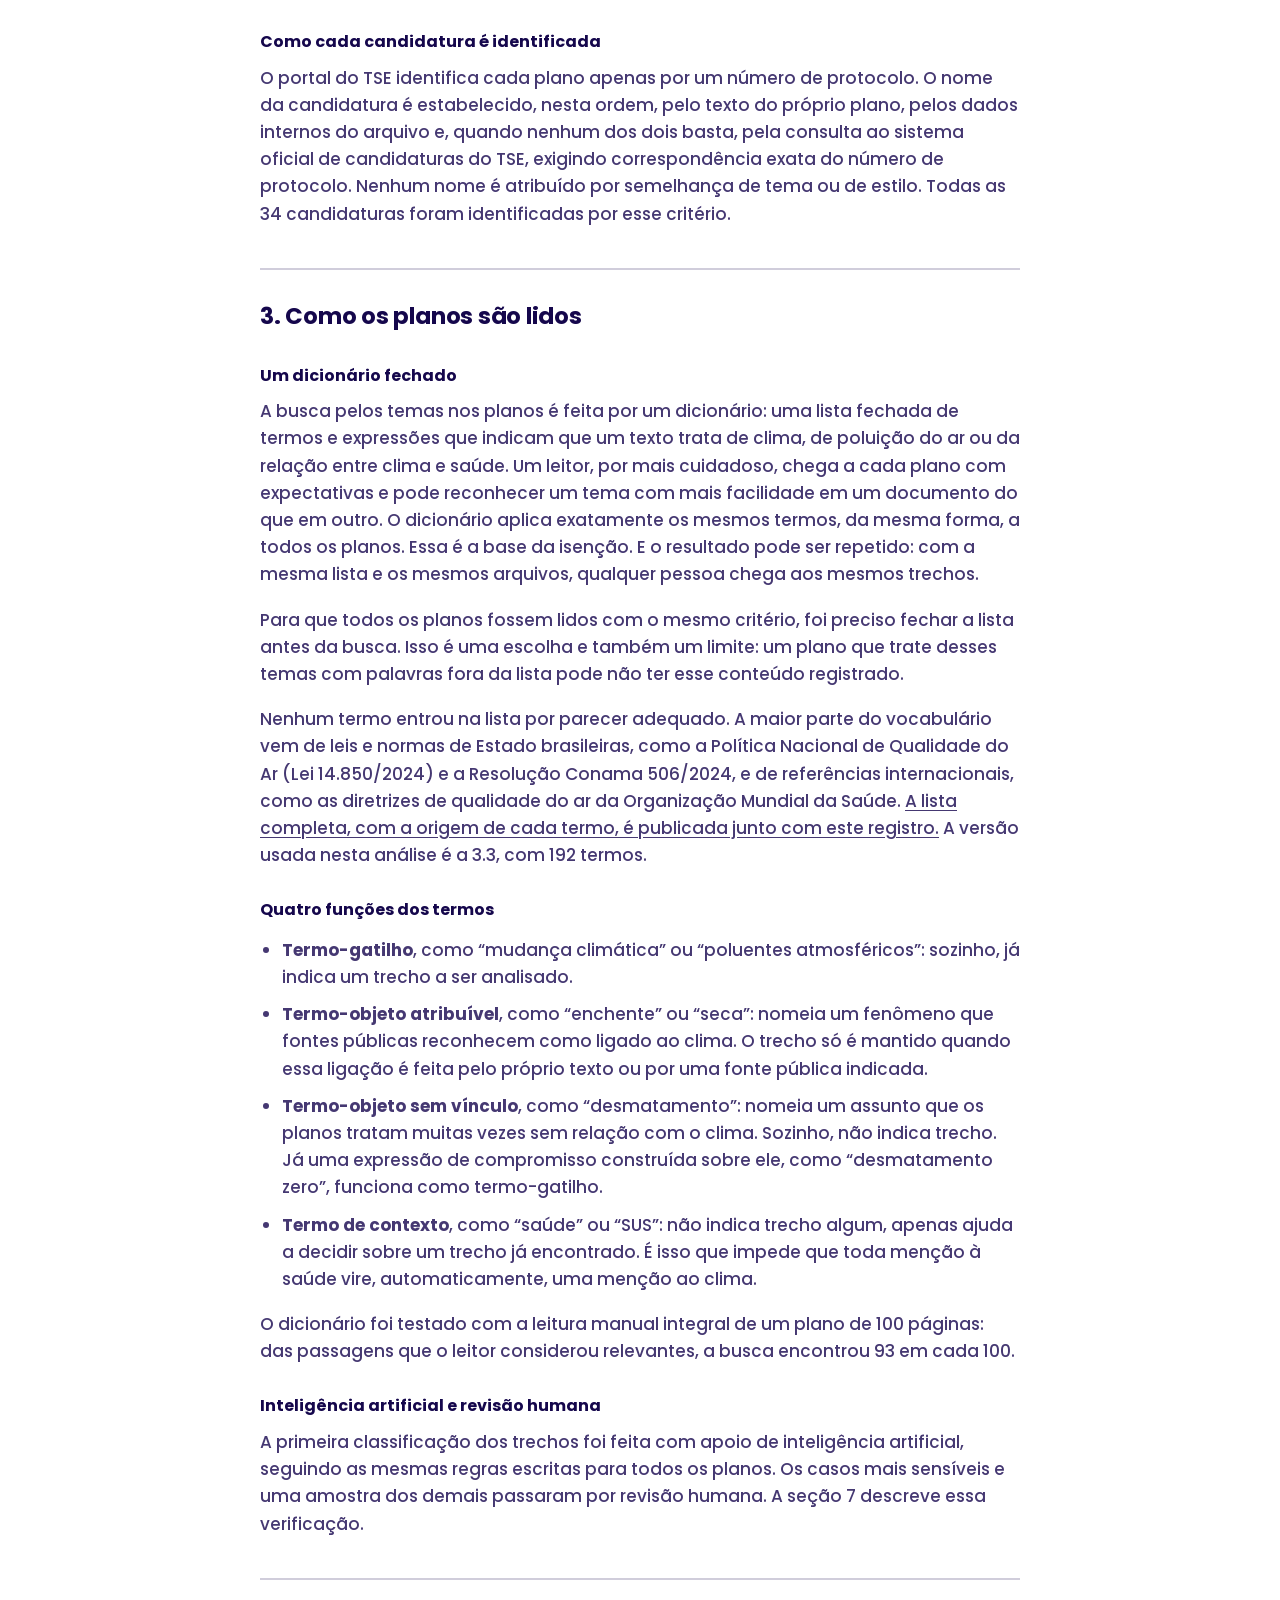
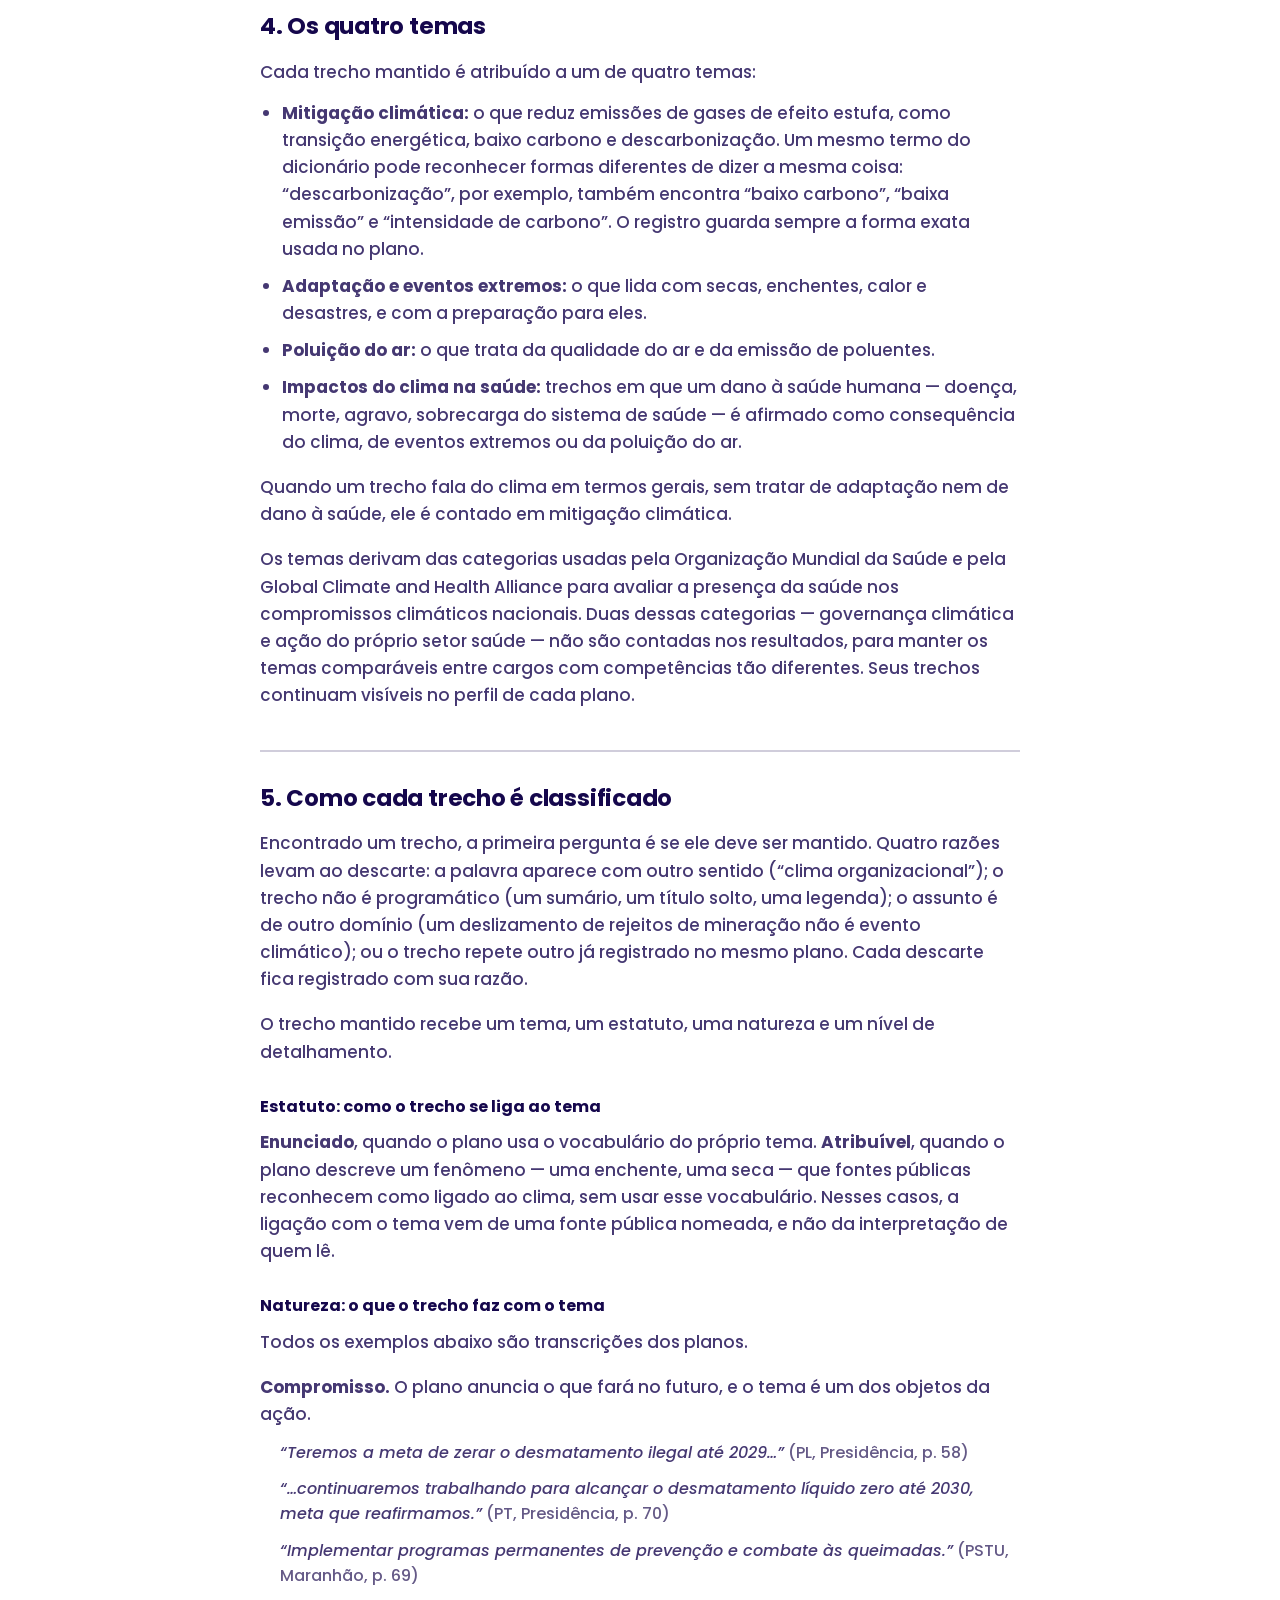
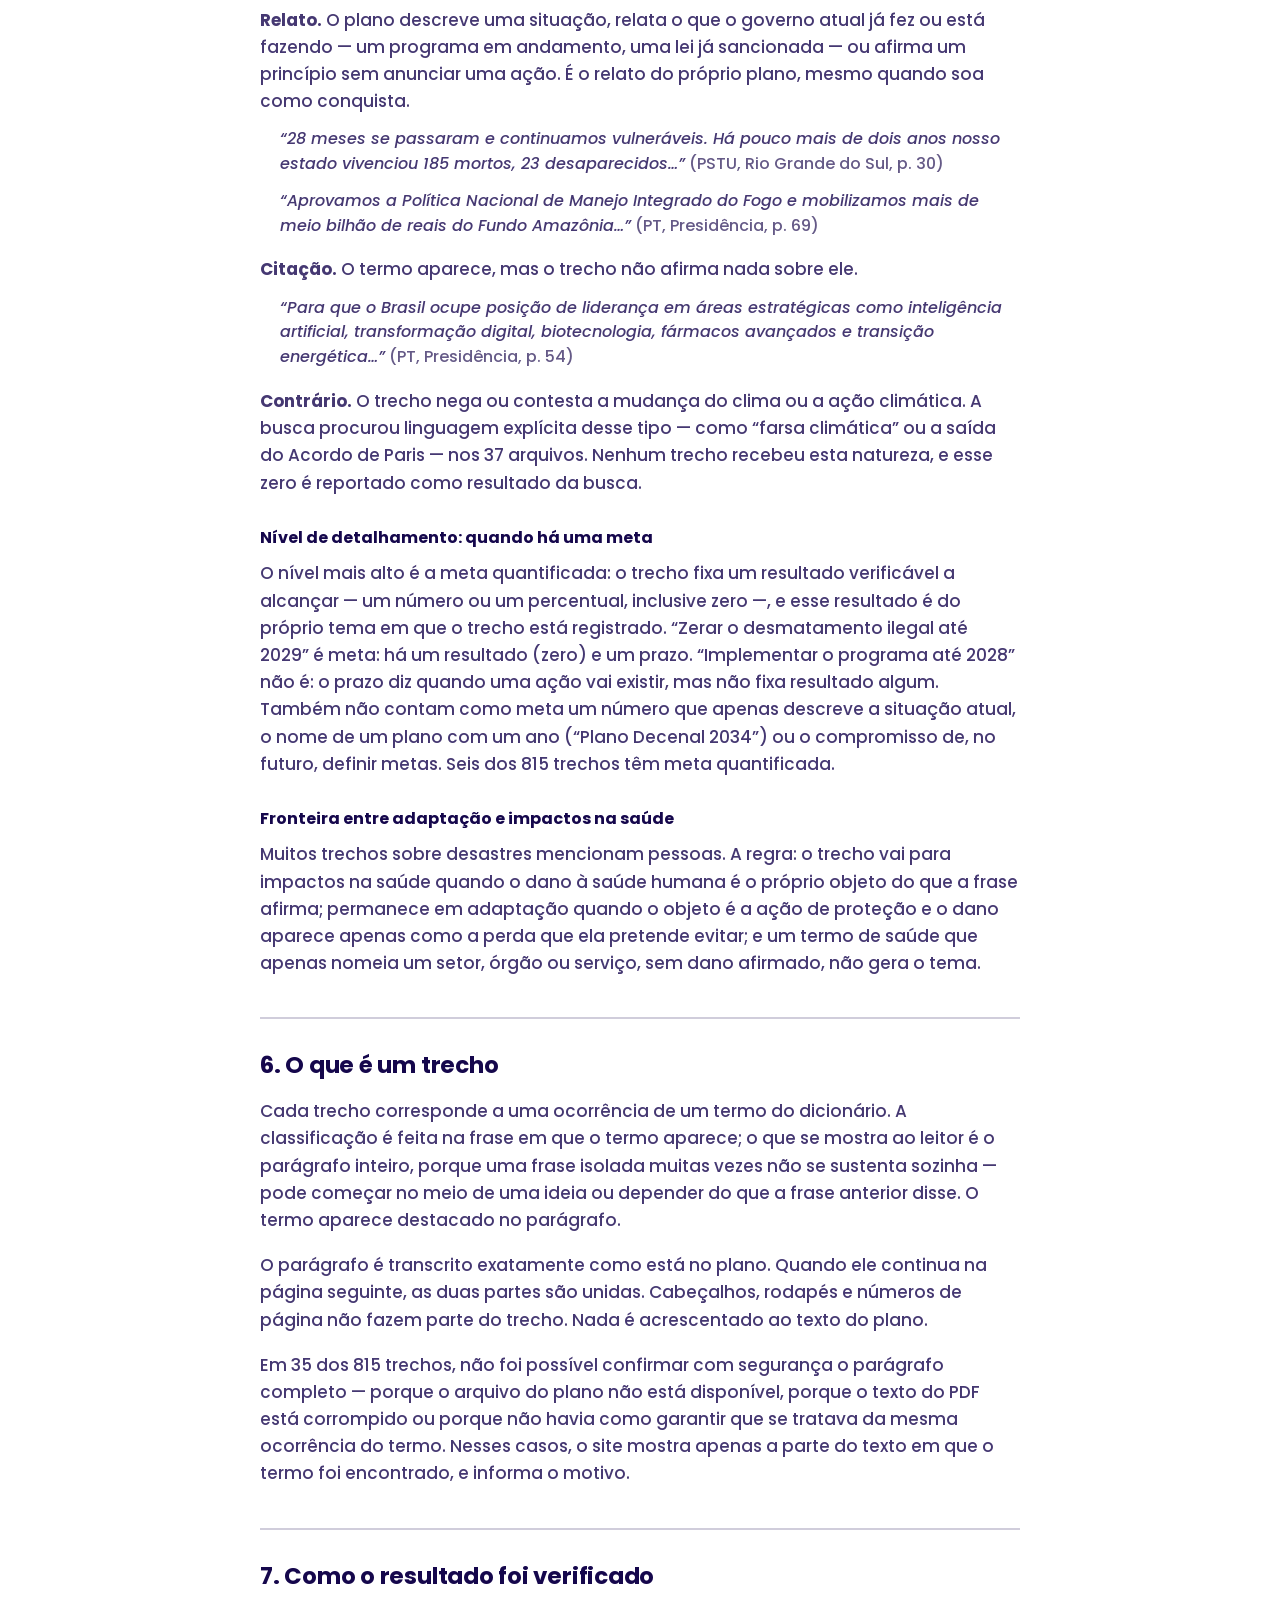
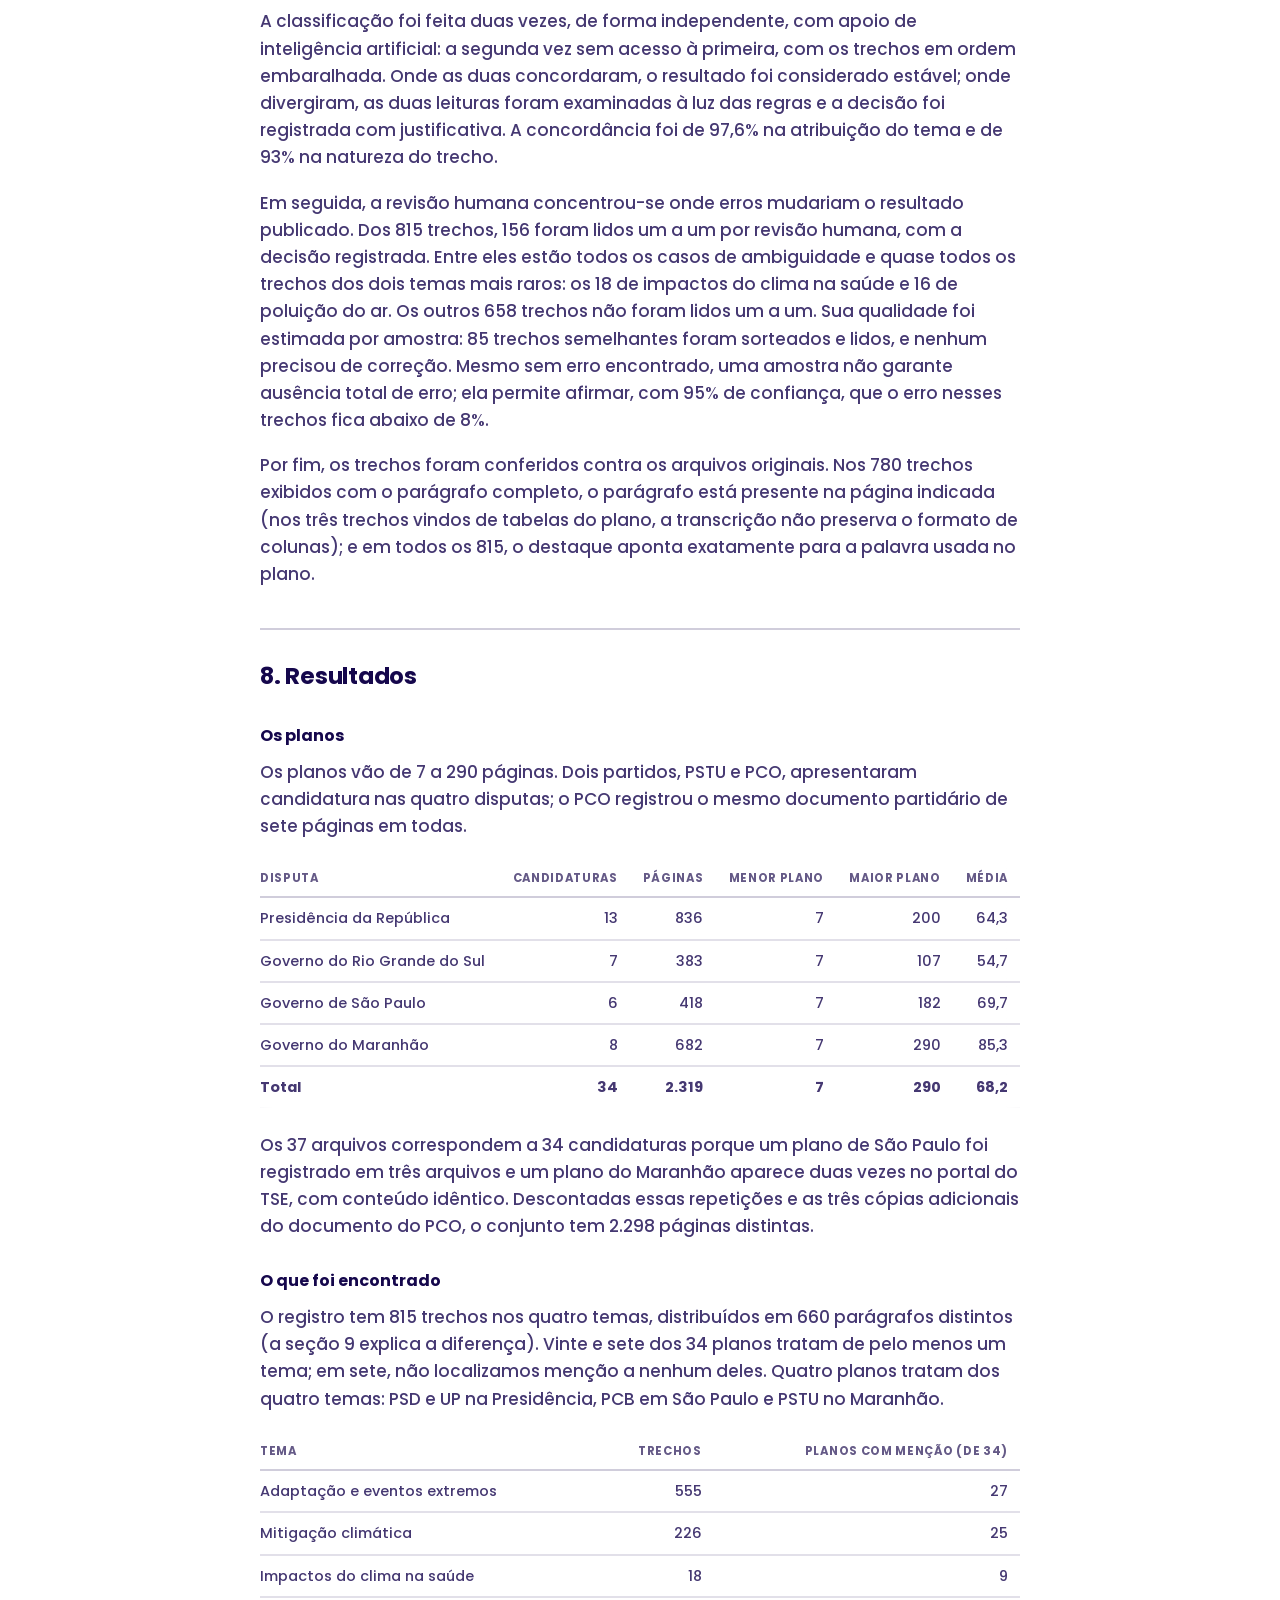
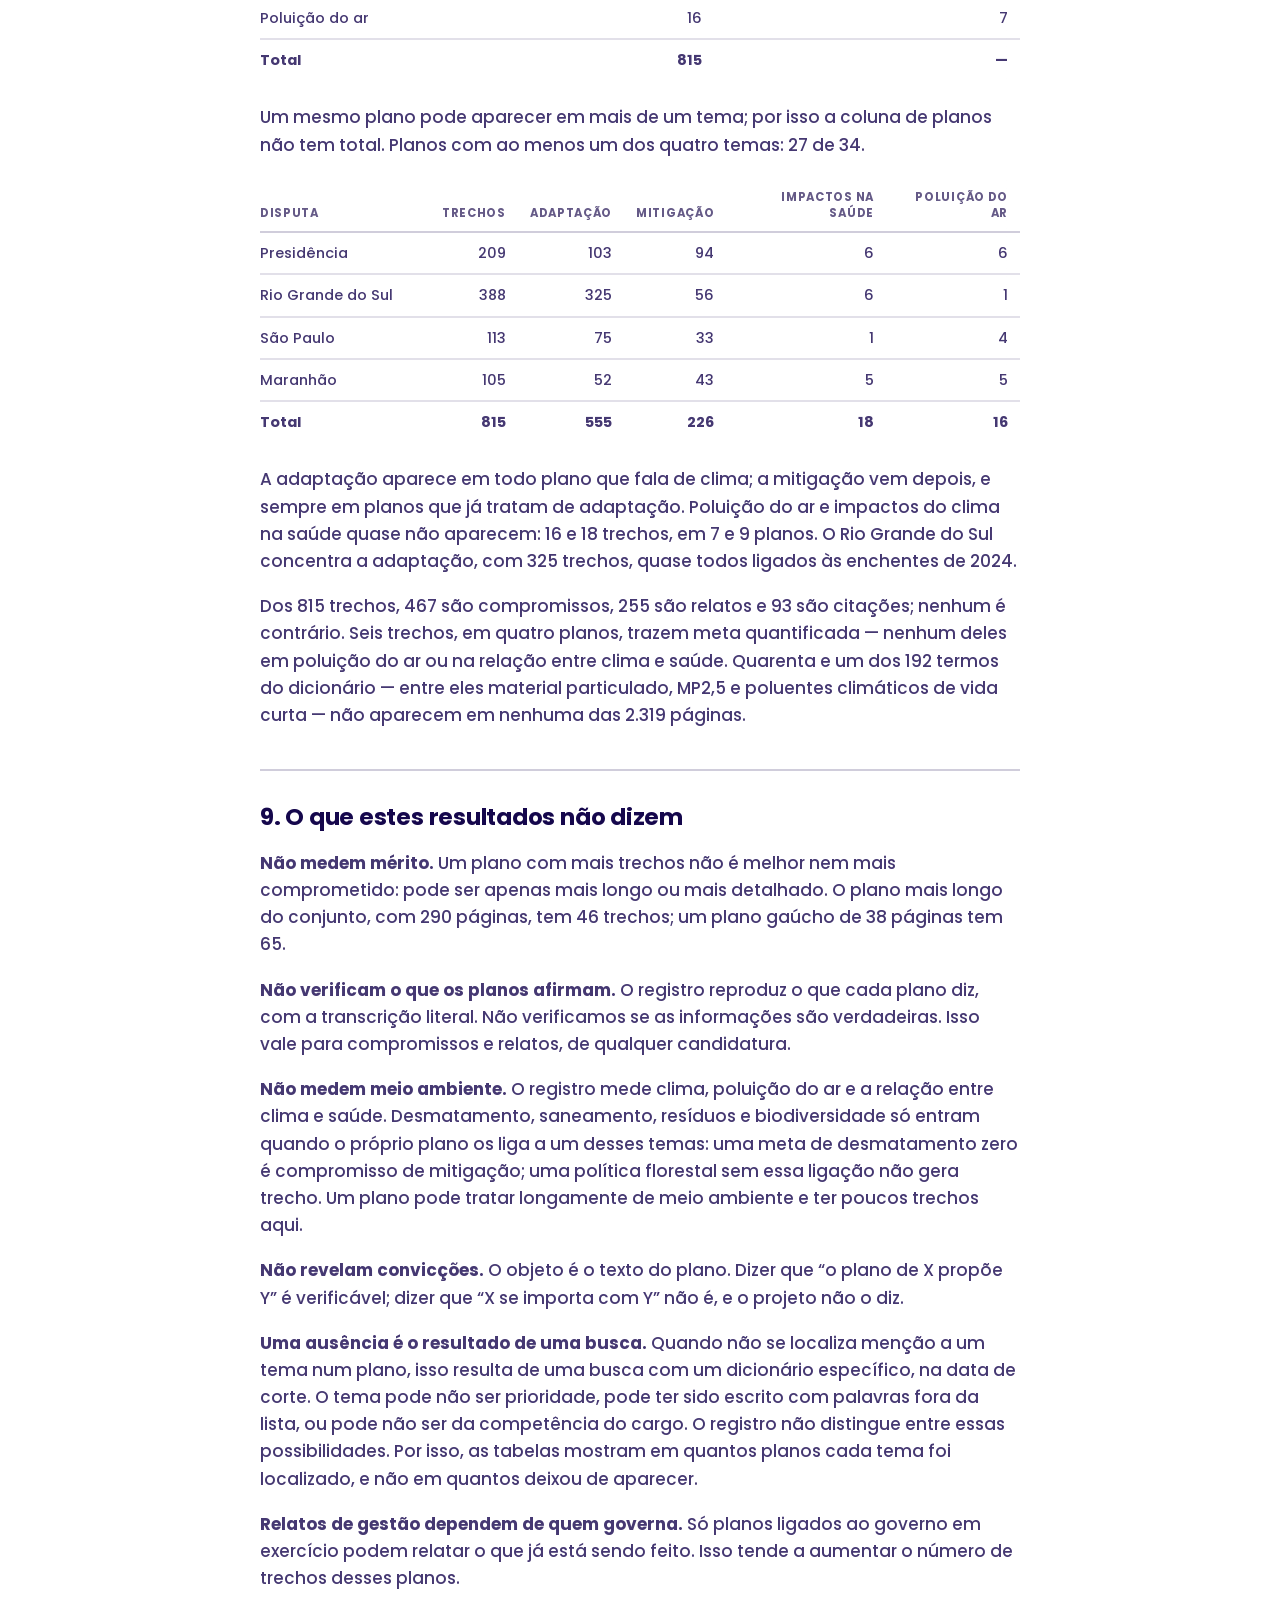
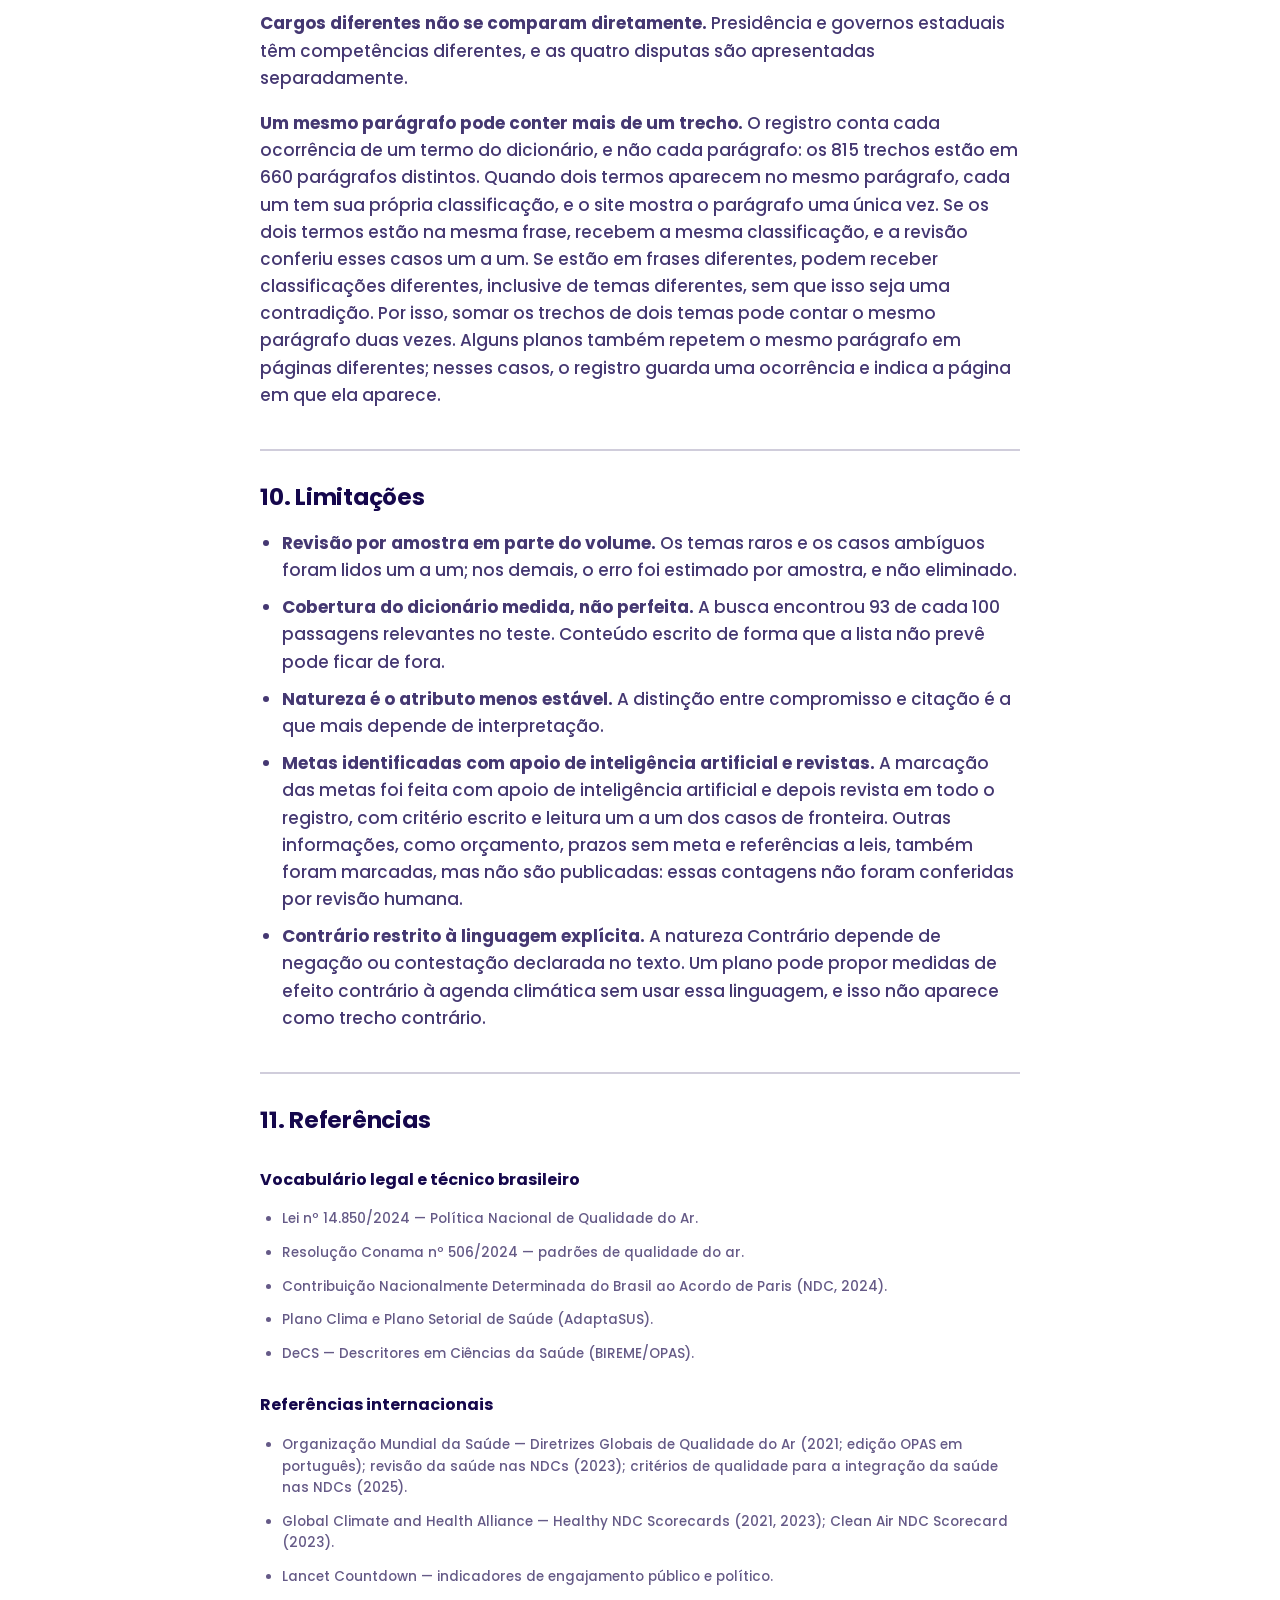
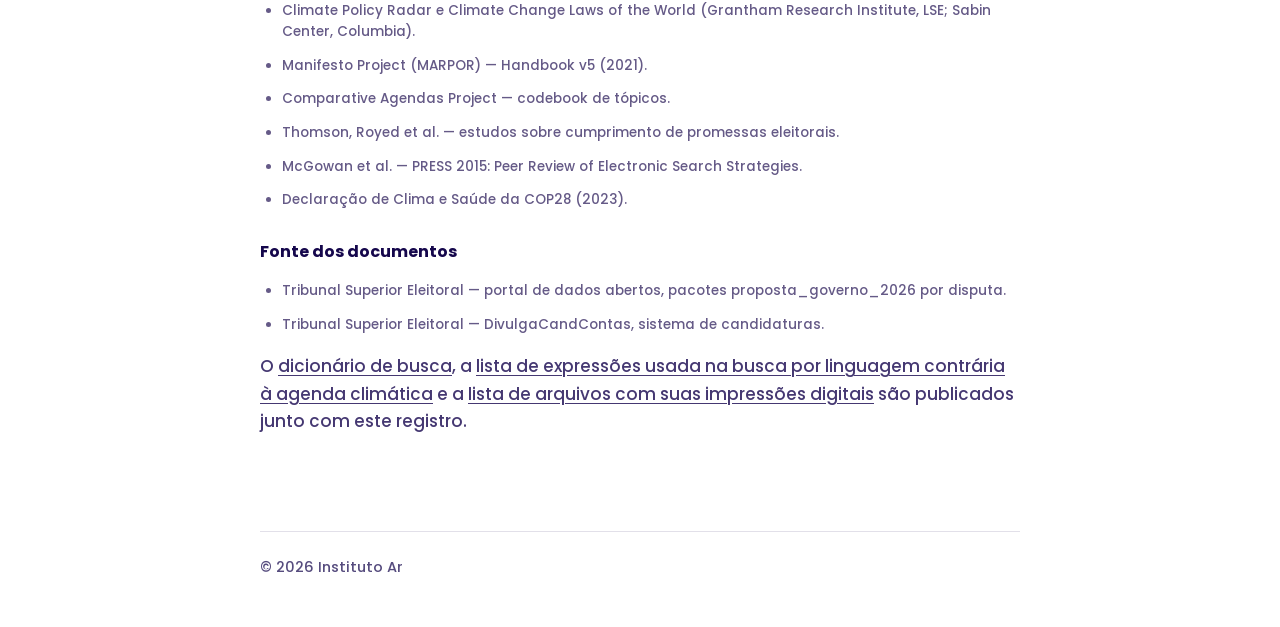
==== commit 87a3be4e: "troca o texto de "voltar ao monitor" para "voltar ao monitor saúde e clima" nas páginas de metodolog" ====
--- a/site/metodologia/index.html
+++ b/site/metodologia/index.html
@@ -26,7 +26,7 @@
 
 <header class="docbar">
   <div class="docbar-in">
-    <a class="brand-mark" href="../" title="Voltar ao monitor"><svg xmlns="http://www.w3.org/2000/svg" viewBox="0 0 1516.01 318.68" role="img" aria-label="Instituto Ar">
+    <a class="brand-mark" href="../" title="Voltar ao monitor saúde e clima"><svg xmlns="http://www.w3.org/2000/svg" viewBox="0 0 1516.01 318.68" role="img" aria-label="Instituto Ar">
   <g>
     <path class="ia-logo-fill" d="M401.31,73.79h24.11v148.89h-24.11V73.79Z"/>
     <path class="ia-logo-fill" d="M457.37,111.57l18.28-1.41,2.01,9.85c5.43-6.63,16.27-12.46,41.19-12.46,34.96,0,40.39,18.89,40.39,46.82v68.32h-23.31v-63.69c0-16.48-1.61-28.13-24.92-28.13-25.72,0-30.14,12.46-30.14,30.14v61.68h-23.51v-111.11Z"/>
@@ -42,7 +42,7 @@
   </g>
   <path class="ia-logo-symbol" d="M159.34,0C71.48,0,0,71.48,0,159.34s71.48,159.34,159.34,159.34,159.34-71.48,159.34-159.34S247.2,0,159.34,0ZM159.34,14c80.14,0,145.34,65.2,145.34,145.34,0,31.7-10.21,61.06-27.5,84.98,8.16-17.03,12.73-36.09,12.73-56.2,0-71.99-58.57-130.56-130.56-130.56S28.78,116.12,28.78,188.12c0,20.11,4.57,39.17,12.73,56.2-17.29-23.91-27.5-53.27-27.5-84.98C14,79.2,79.2,14,159.34,14ZM42.78,188.12c0-64.27,52.29-116.56,116.56-116.56s116.56,52.29,116.56,116.56c0,29.3-10.87,56.11-28.79,76.61,6.79-13.36,10.63-28.47,10.63-44.45,0-54.26-44.14-98.4-98.4-98.4s-98.4,44.14-98.4,98.4c0,15.99,3.83,31.09,10.63,44.45-17.92-20.5-28.79-47.31-28.79-76.61ZM74.94,220.28c0-46.54,37.86-84.4,84.4-84.4s84.4,37.86,84.4,84.4-37.86,84.4-84.4,84.4-84.4-37.86-84.4-84.4Z"/>
 </svg></a>
-    <a class="docbar-back" href="../">← Voltar ao monitor</a>
+    <a class="docbar-back" href="../">← Voltar ao monitor saúde e clima</a>
   </div>
 </header>
 
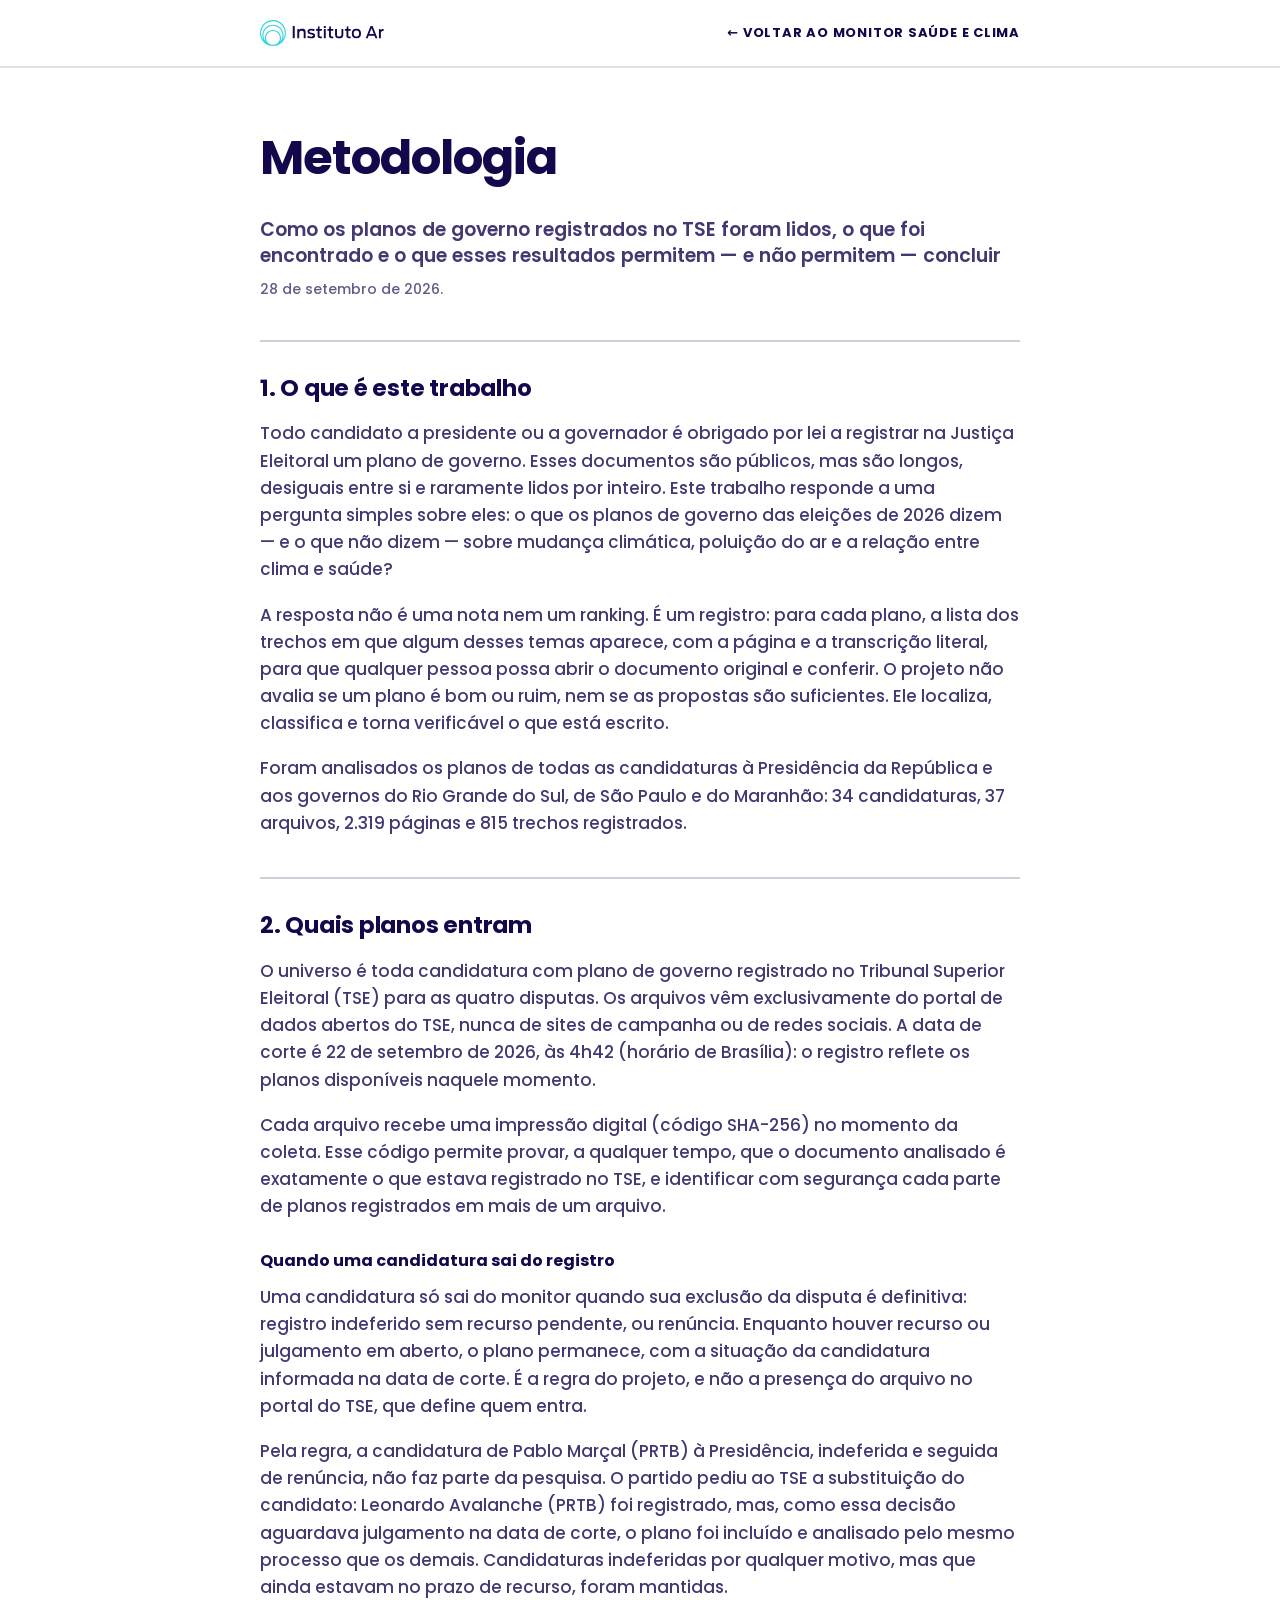
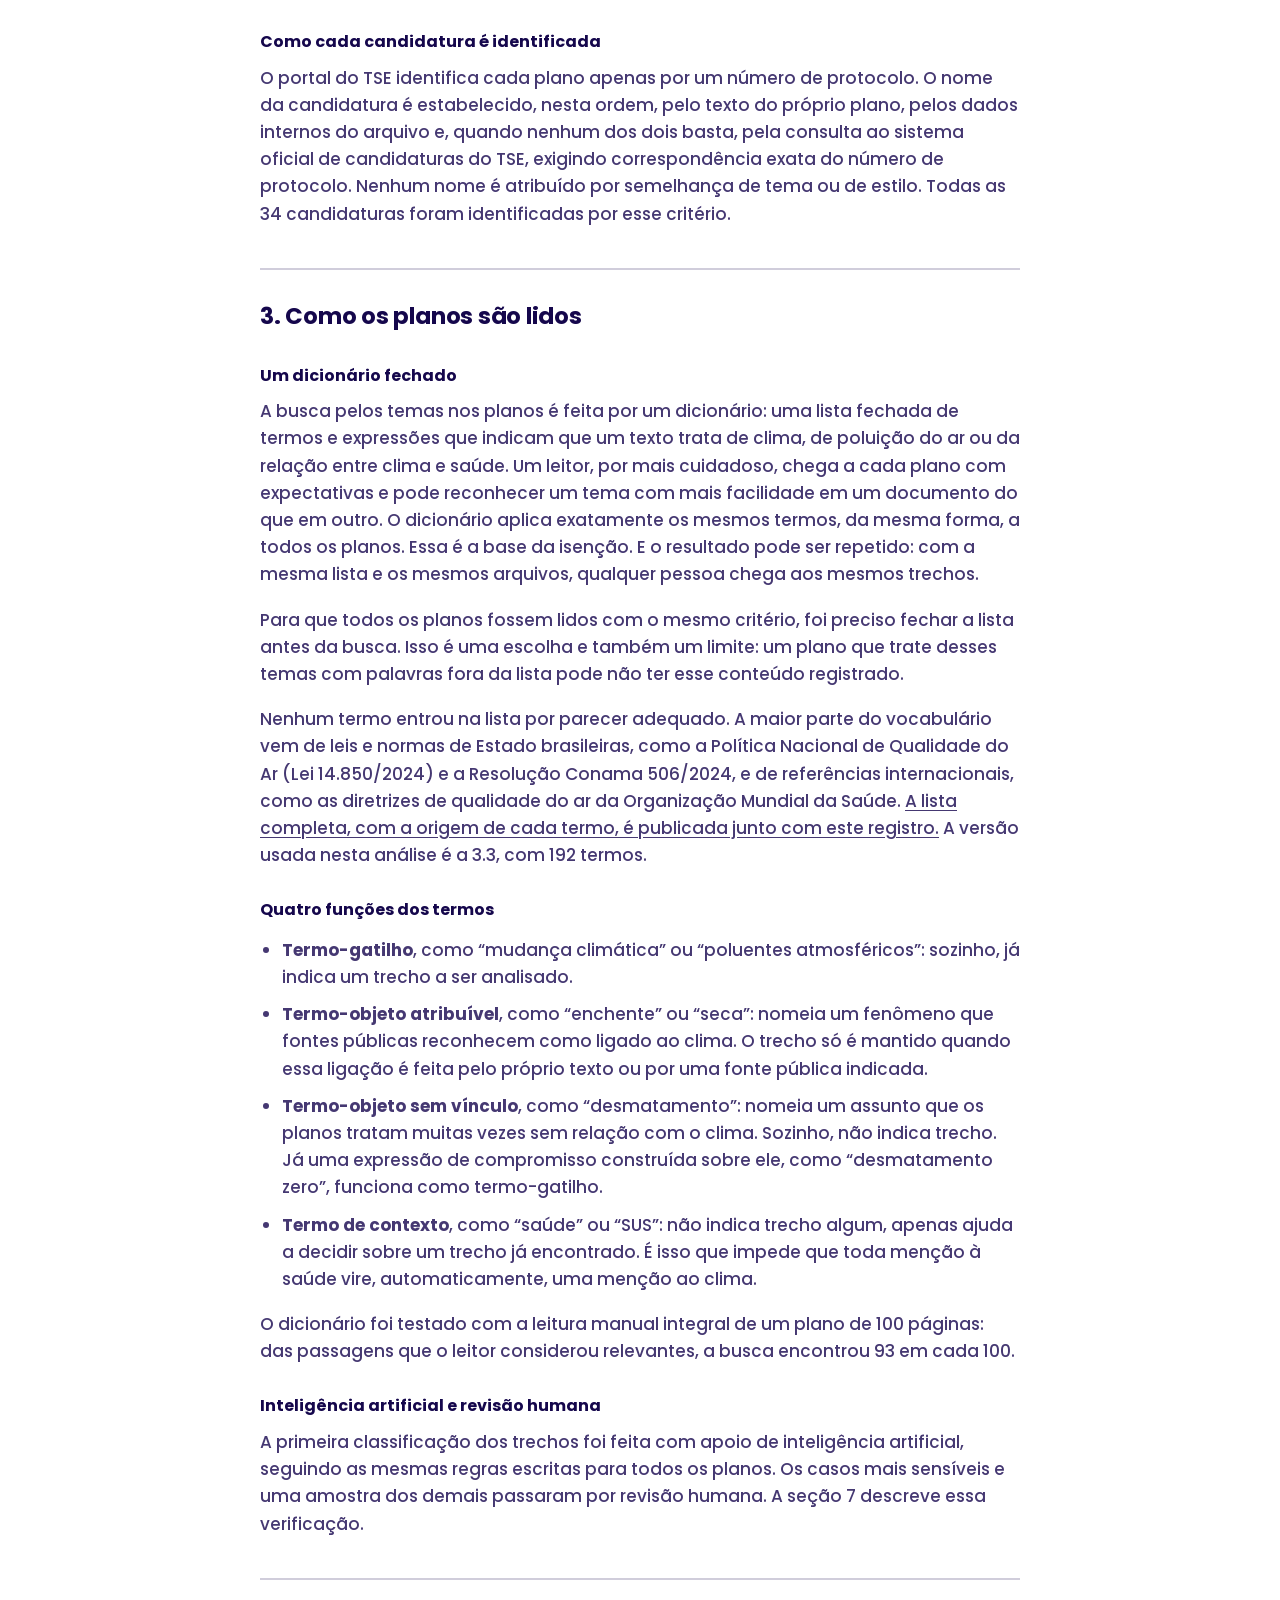
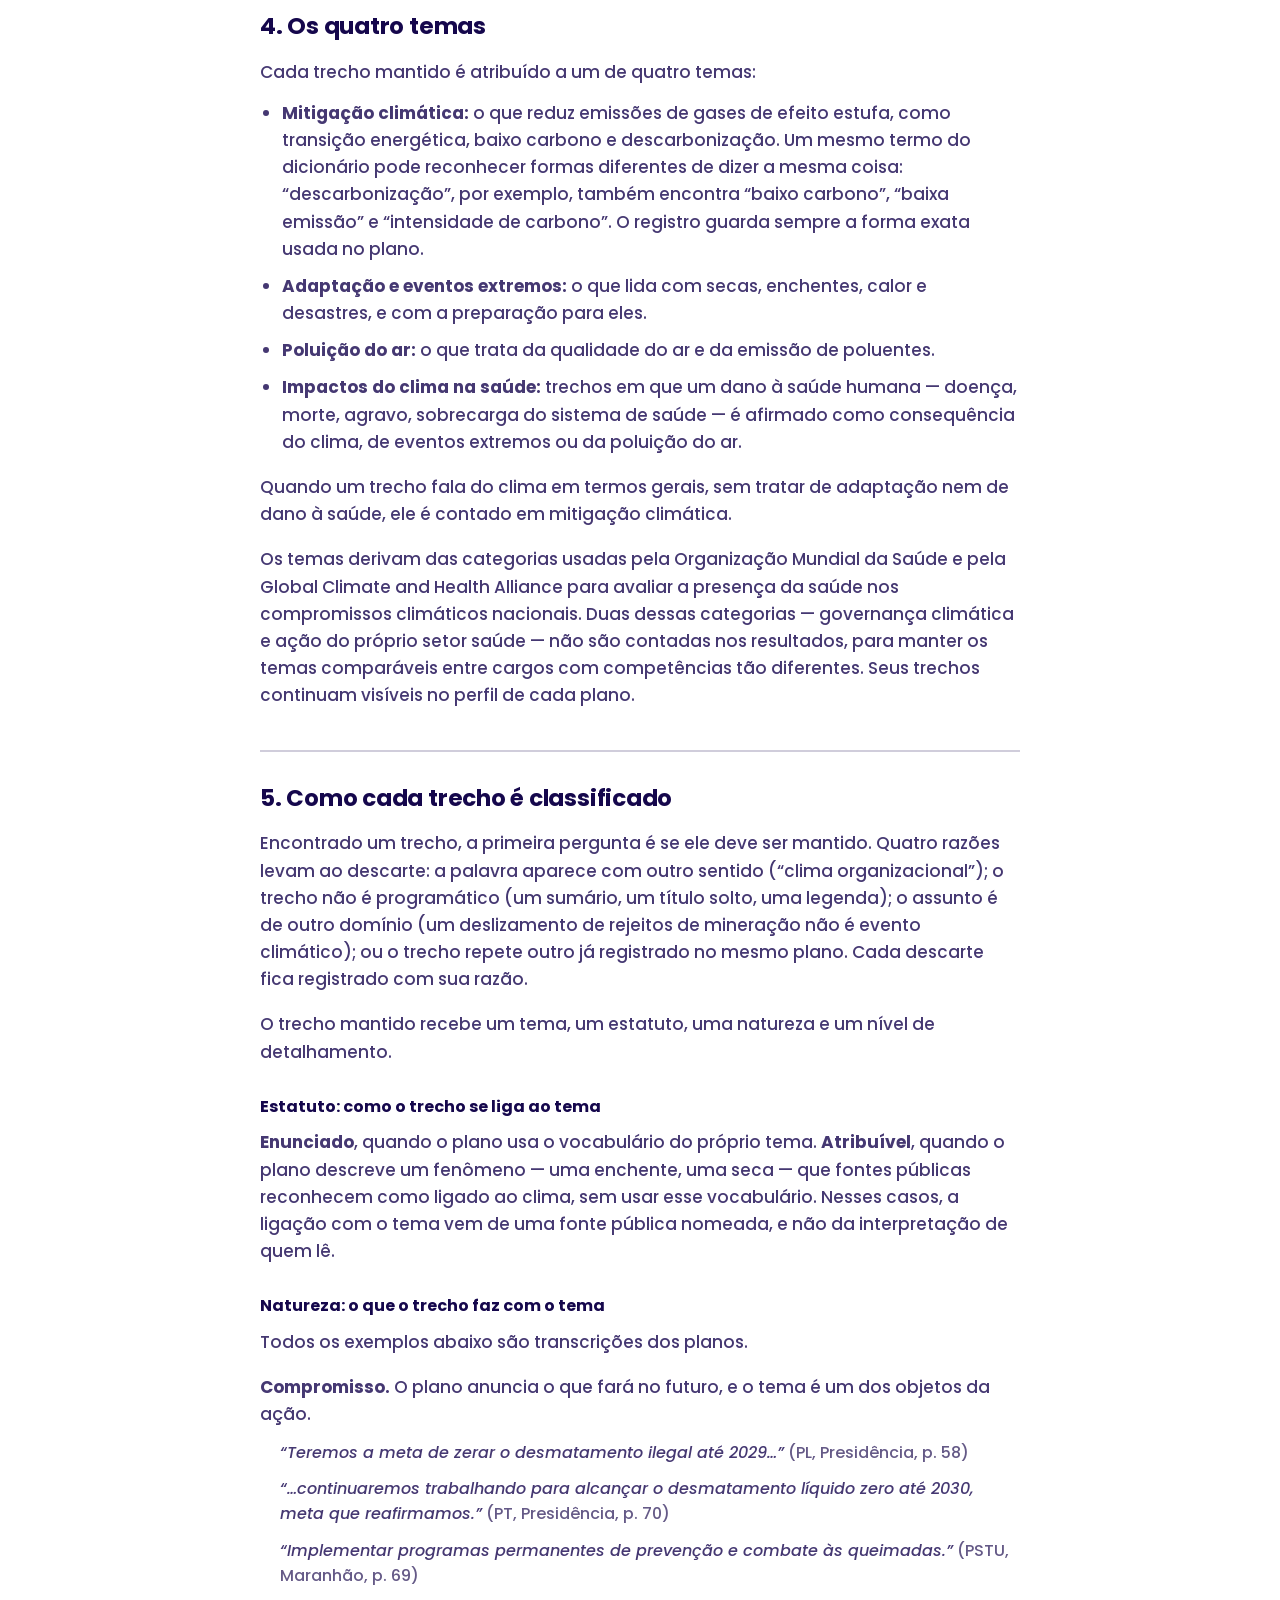
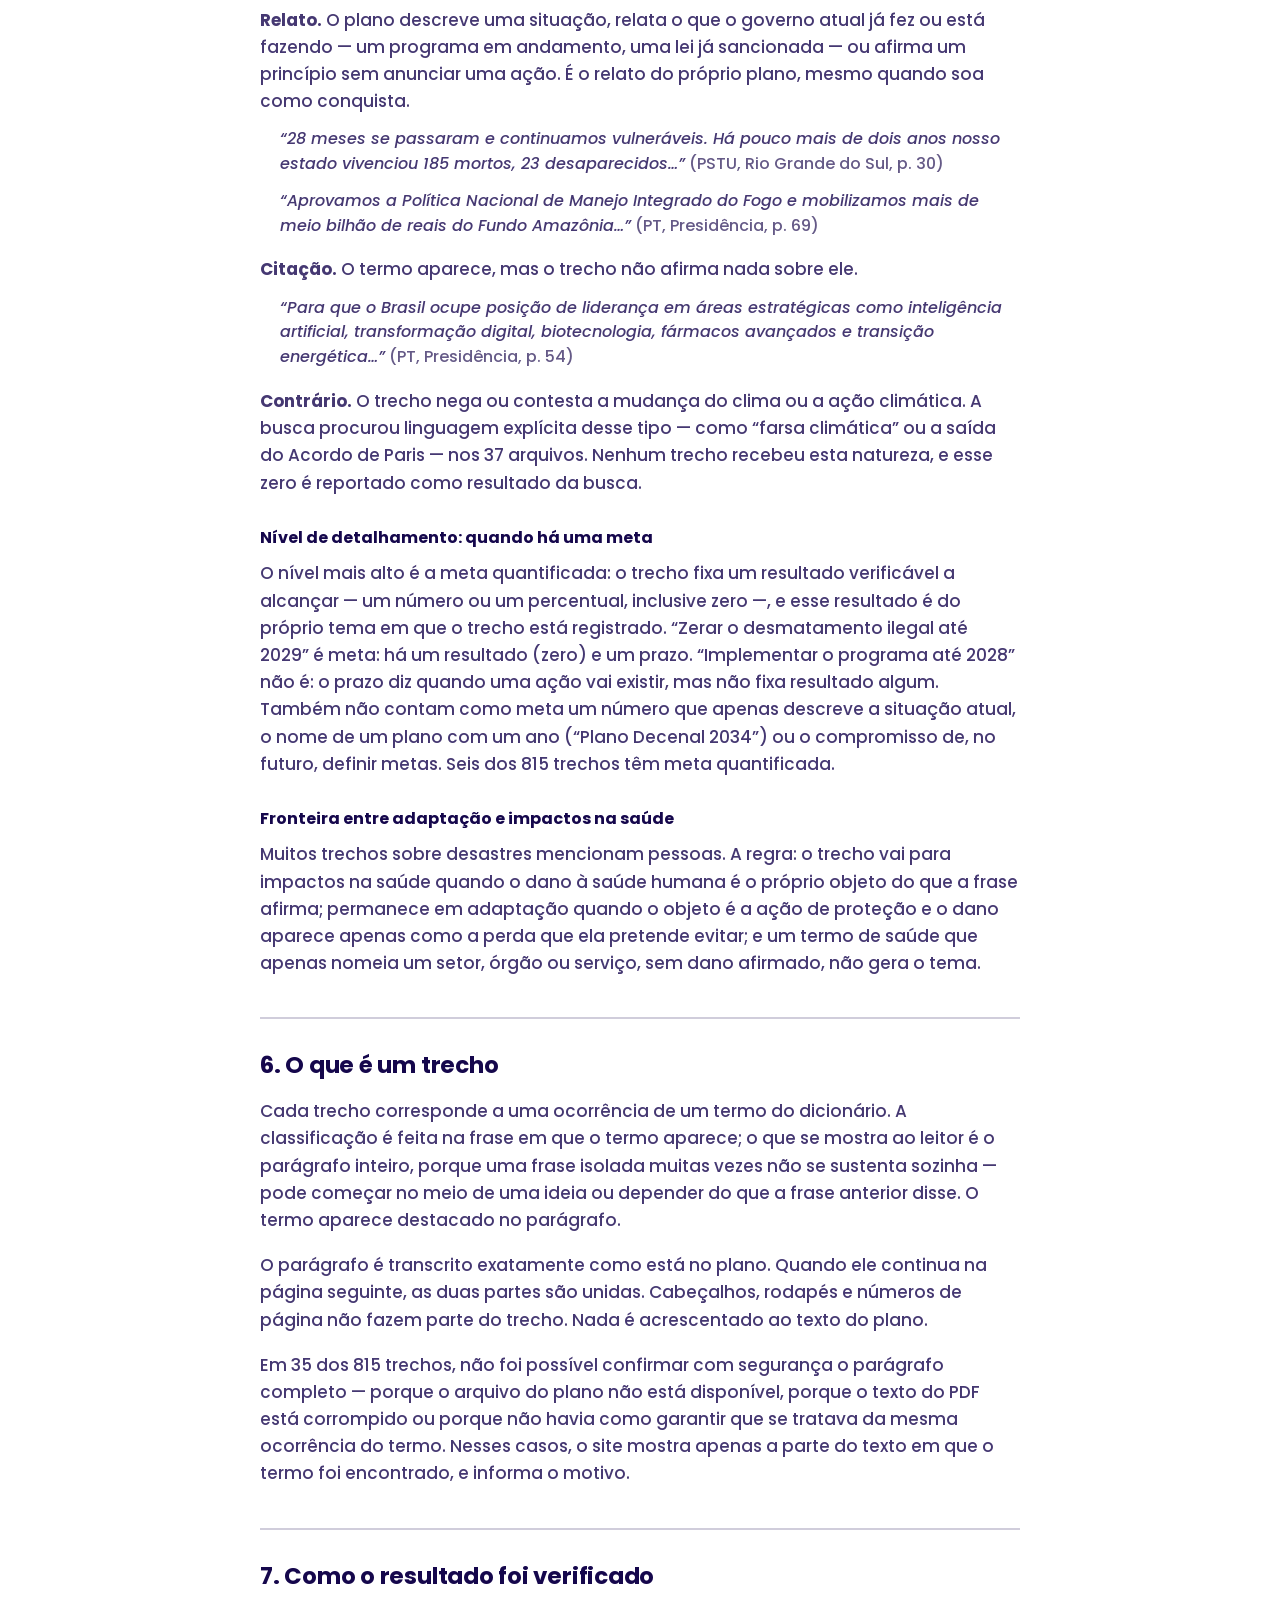
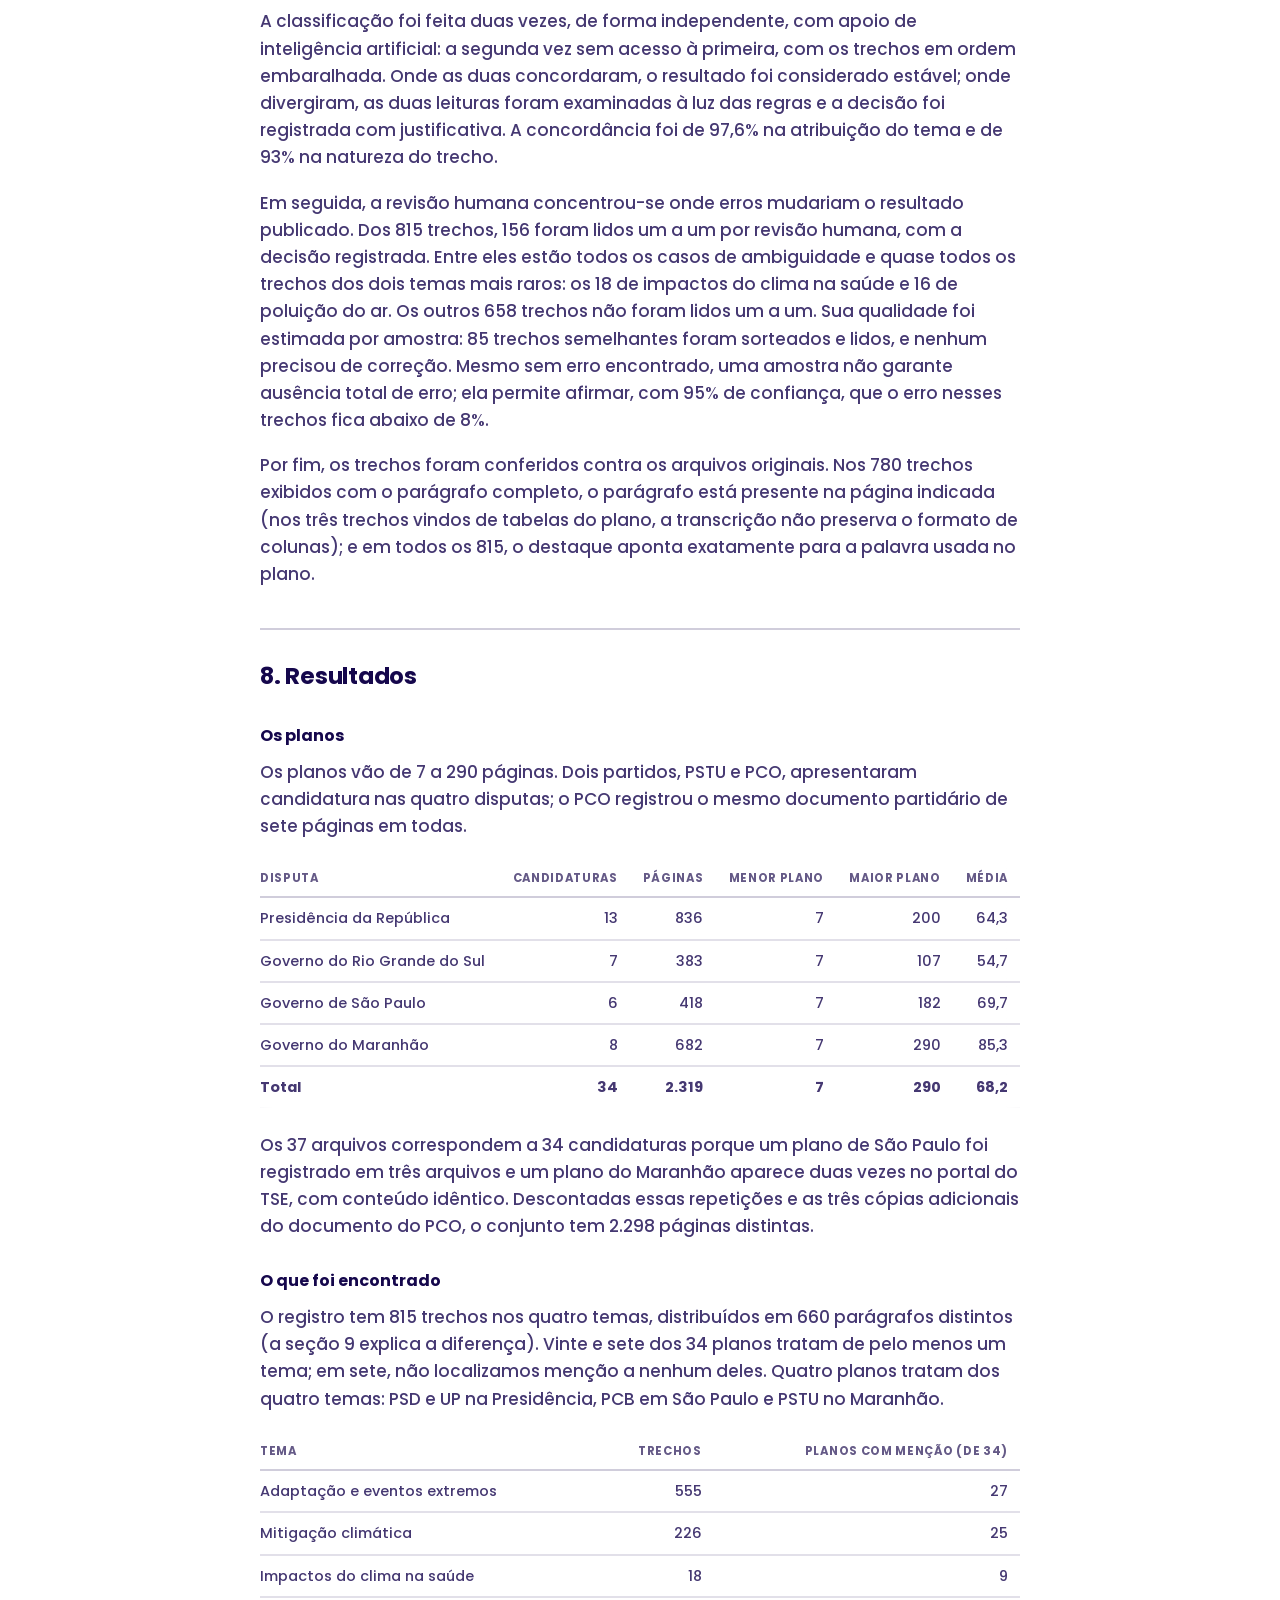
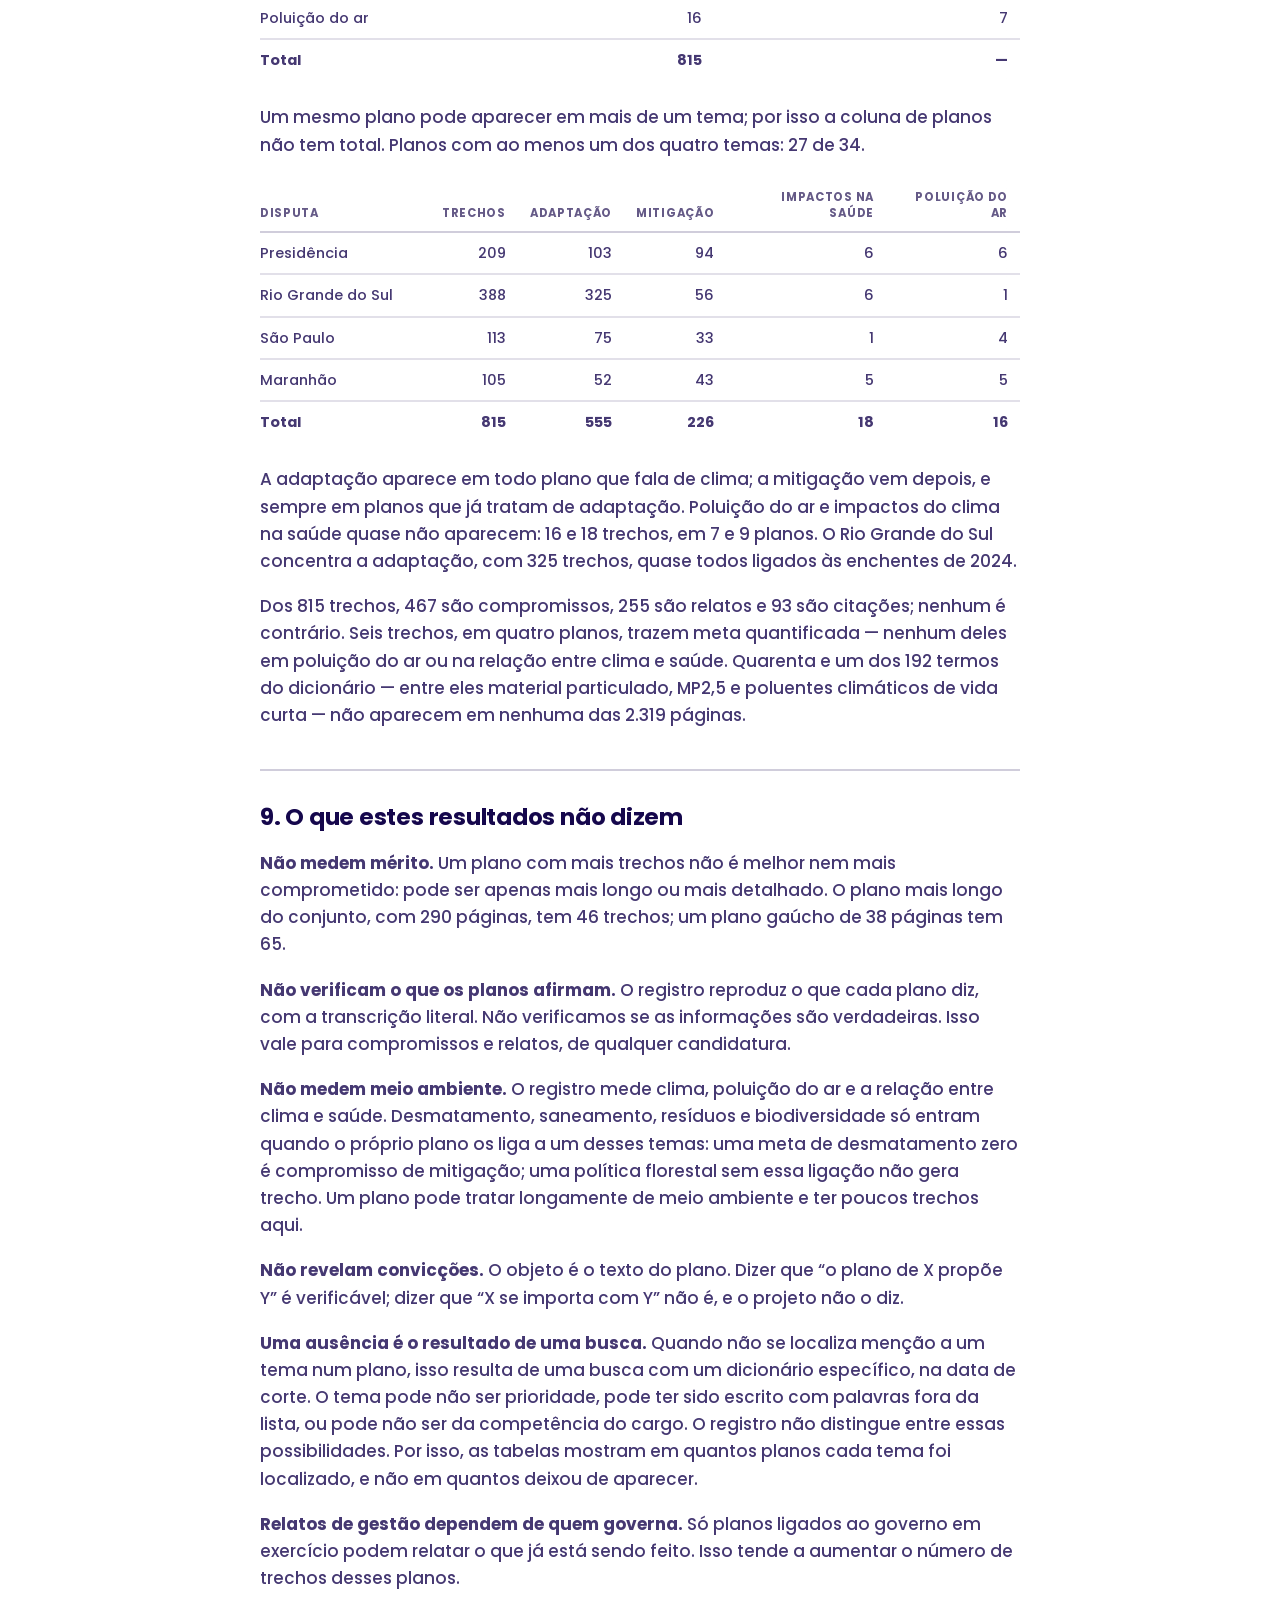
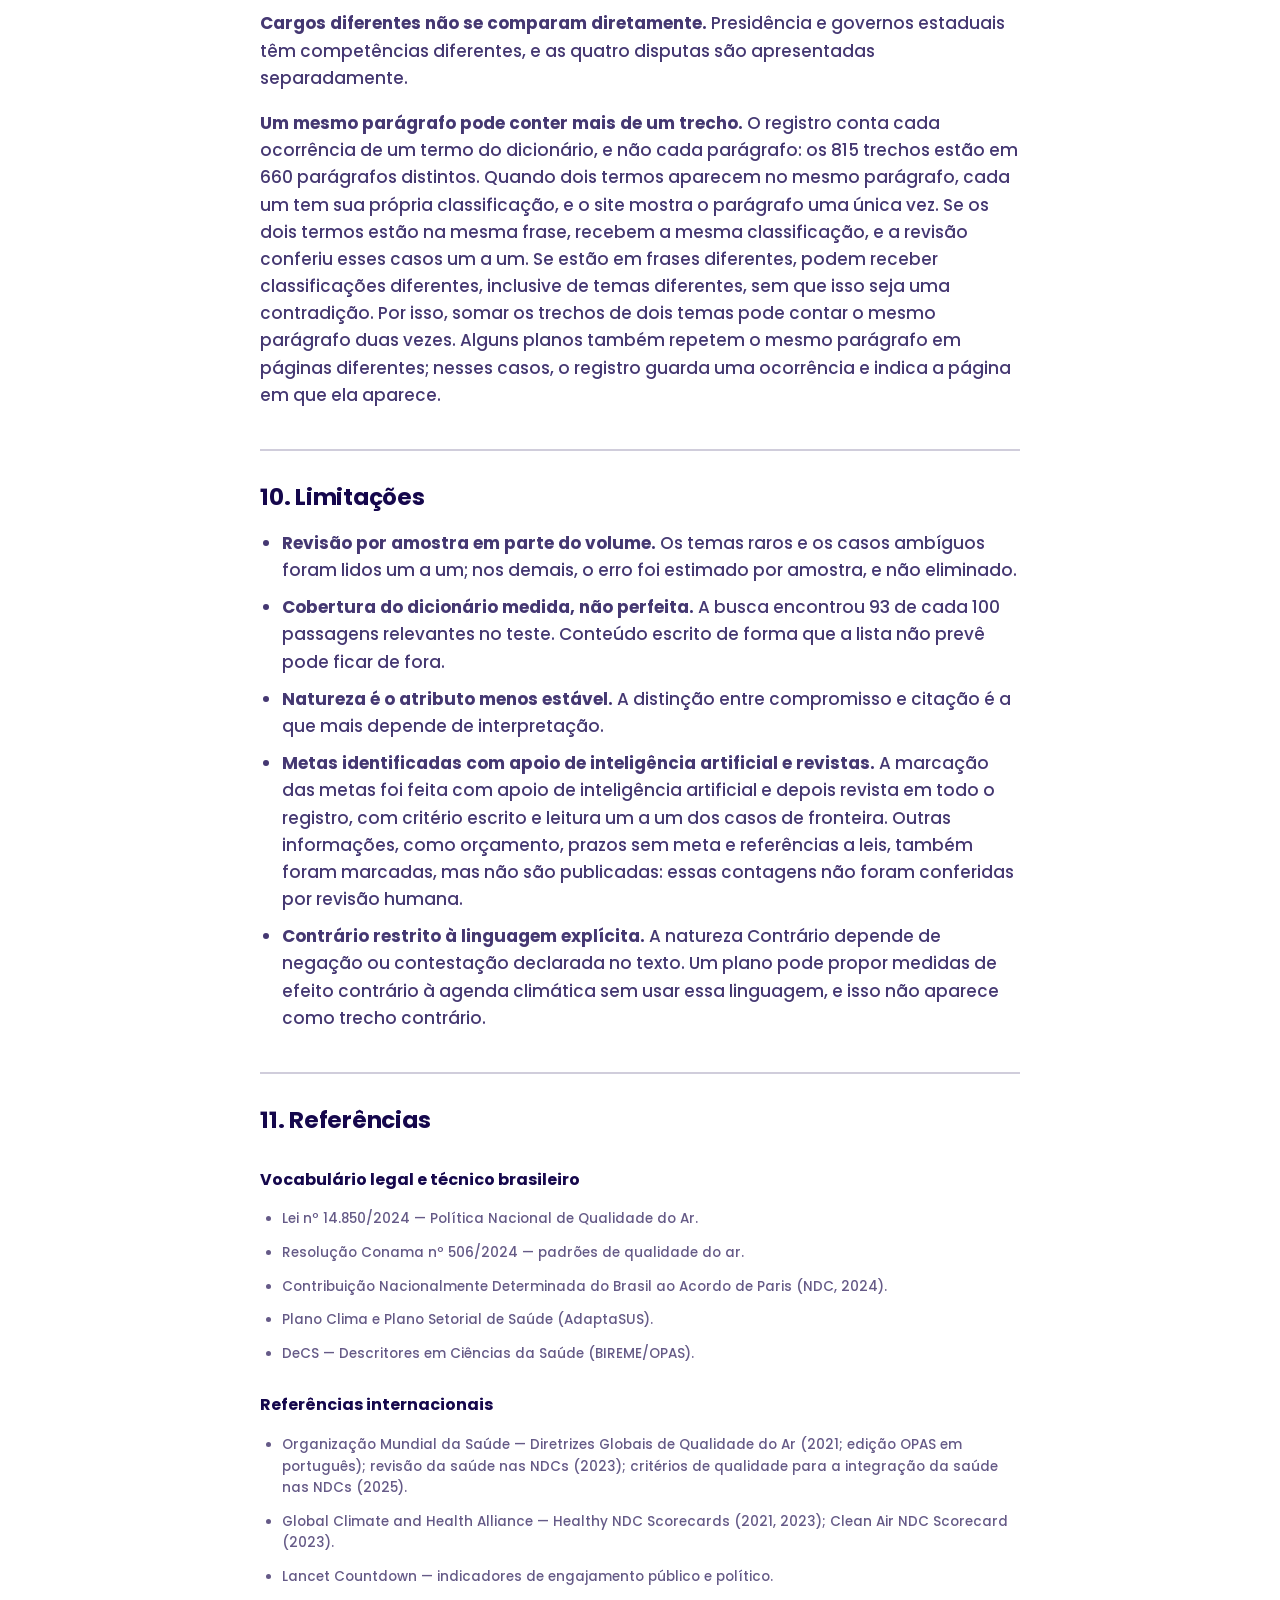
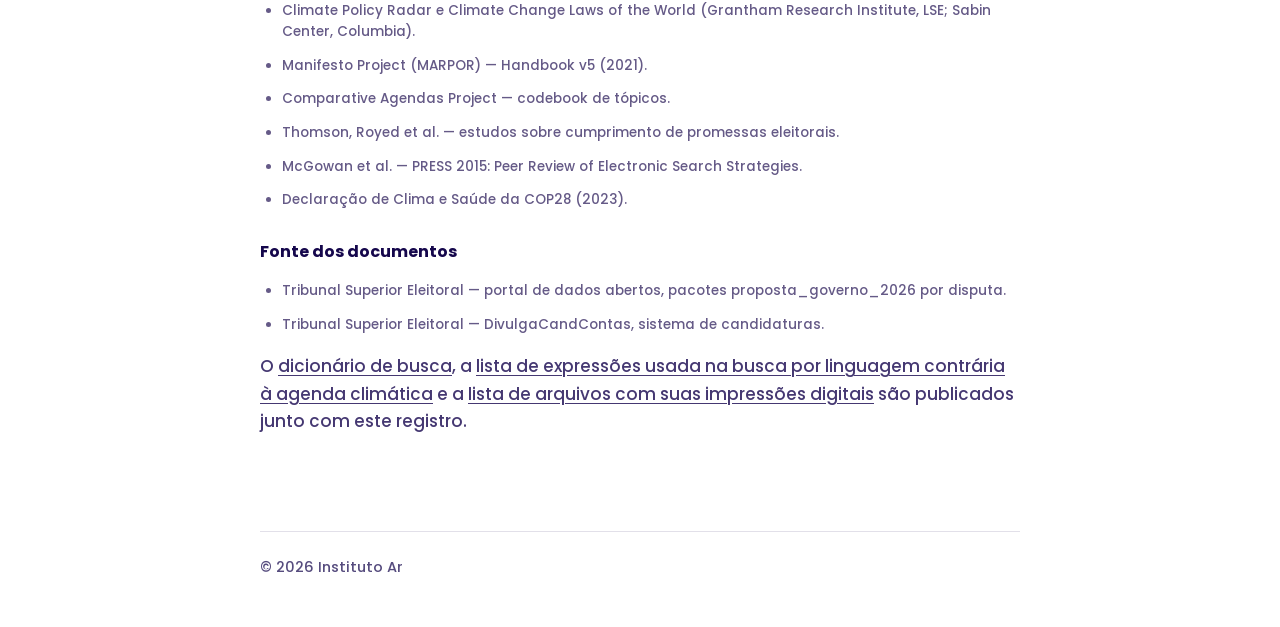
==== commit 1736be0a: "ajusta textos da home e da metodologia e padroniza a fonte dos accordions da intro" ====
--- a/site/metodologia/index.html
+++ b/site/metodologia/index.html
@@ -1,6 +1,14 @@
 <!DOCTYPE html>
 <html lang="pt-BR">
 <head>
+<!-- Google tag (gtag.js) -->
+<script async src="https://www.googletagmanager.com/gtag/js?id=G-20EYR1G4XJ"></script>
+<script>
+  window.dataLayer = window.dataLayer || [];
+  function gtag(){dataLayer.push(arguments);}
+  gtag('js', new Date());
+  gtag('config', 'G-20EYR1G4XJ');
+</script>
 <meta charset="utf-8">
 <meta name="viewport" content="width=device-width, initial-scale=1, viewport-fit=cover">
 <title>Metodologia — Monitor Saúde e Clima nas Eleições</title>
@@ -49,7 +57,7 @@
 <main class="docpage-main">
   <h1>Metodologia</h1>
   <article id="doc-conteudo" class="doc-body-inner">
-    <p class="doc-subtitulo">Como os planos de governo registrados no TSE foram lidos, o que foi encontrado e o que esses resultados permitem — e não permitem — concluir.</p>
+    <p class="doc-subtitulo">Como os planos de governo registrados no TSE foram lidos, o que foi encontrado e o que esses resultados permitem — e não permitem — concluir</p>
     <p class="doc-versao">28 de setembro de 2026.</p>
 
     <h3>1. O que é este trabalho</h3>
--- a/site/styles.css
+++ b/site/styles.css
@@ -210,7 +210,7 @@
 .acc-selos{margin:0;display:grid;gap:20px}
 .acc-selo{display:grid;grid-template-columns:150px minmax(0,1fr);gap:16px;align-items:baseline}
 .acc-selo dt{margin:0}
-.acc-selo dd{margin:0;font-size:15px;line-height:1.5}
+.acc-selo dd{margin:0}
 .selo-tag{display:inline-block;padding:3px 11px;border:var(--stroke) solid var(--line-control);border-radius:999px;font-size:13px;font-weight:700;color:var(--mute)}
 .selo-tag.attr{background:rgba(21,7,76,.12)}
 
